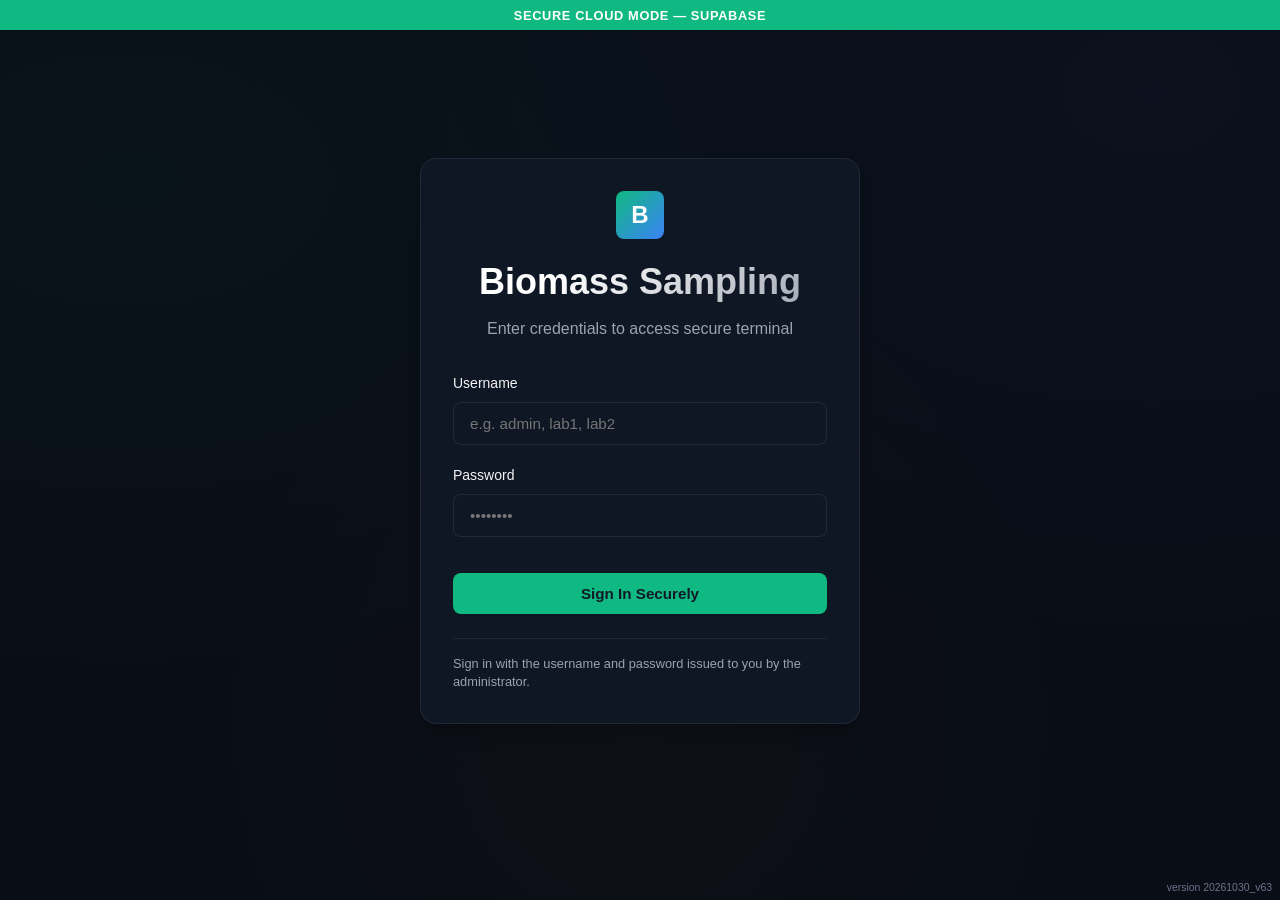
==== index.html @ f98b39dc "Add files via upload" ====
<!DOCTYPE html>
<html lang="en">
<head>
    <meta charset="UTF-8">
    <!-- Content-Security-Policy: scripts, connections, frames and plug-ins only from where the app itself needs them (see Security_Assessment S1) -->
    <meta http-equiv="Content-Security-Policy" content="default-src 'self'; script-src 'self' 'unsafe-inline' 'wasm-unsafe-eval' blob:; style-src 'self' 'unsafe-inline' https://fonts.googleapis.com; img-src 'self' data: blob:; font-src 'self' data: https://fonts.gstatic.com; connect-src 'self' https://jarfhyraxjvtimradvbp.supabase.co blob: data:; worker-src 'self' blob:; media-src 'self' blob: data:; object-src 'none'; base-uri 'self'; form-action 'self'">
    <meta name="viewport" content="width=device-width, initial-scale=1.0, viewport-fit=cover">
    <meta name="theme-color" content="#090d16">
    <link rel="manifest" href="manifest.webmanifest">
    <link rel="icon" type="image/png" sizes="64x64" href="icons/favicon-64.png">
    <link rel="apple-touch-icon" href="icons/apple-touch-icon.png">
    <meta name="mobile-web-app-capable" content="yes">
    <meta name="apple-mobile-web-app-capable" content="yes">
    <meta name="apple-mobile-web-app-title" content="Biomass">
    <meta name="apple-mobile-web-app-status-bar-style" content="black-translucent">
    <title>Biomass Procurement - Secure Blind Testing System</title>
    <!-- Global Error Handler to capture and show console errors on-screen -->
    <script>
        window.onerror = function(message, source, lineno, colno, error) {
            console.error("JS Error: " + message + " @ " + source + ":" + lineno + ":" + colno);
            return false;
        };
        window.addEventListener('unhandledrejection', function(event) {
            console.error("Unhandled Promise Rejection: " + event.reason);
        });
    </script>
    <!-- Cache Prevention Headers -->
    <meta http-equiv="Cache-Control" content="no-cache, no-store, must-revalidate">
    <meta http-equiv="Pragma" content="no-cache">
    <meta http-equiv="Expires" content="0">
    <!-- Premium Stylesheet -->
    <link rel="stylesheet" href="style.css?v=20261030_v63">
    <!-- Chart.js 4.4.4 for the Executive Management Dashboard: the app's own copy (no outside server is trusted) -->
    <script src="lib/chart.umd.min.js"></script>
</head>
<body>

    <!-- Global Loading Overlay -->
    <div id="global-loader" class="global-loader" style="display: none;">
        <div class="loader-content">
            <div class="spinner"></div>
            <h3 id="loader-message" style="font-size: 1.15rem; font-weight: 600; color: #f8fafc; margin-bottom: 0.25rem;">Loading Terminal Data...</h3>
            <p style="font-size: 0.85rem; color: #94a3b8; margin: 0;">Syncing with secure database</p>
        </div>
    </div>

    <!-- Connection Mode Status Banner -->
    <div id="connection-mode-banner" class="connection-banner offline">OFFLINE LOCALSTORAGE MODE</div>

    <!-- App Header (Hidden on Login Screen) -->
    <header id="app-header" style="display: none;">
        <div class="logo-container">
            <div class="logo-icon">B</div>
            <div class="logo-text">Biomass<span>Blind</span></div>
        </div>
        <div style="display: flex; align-items: center; gap: 1.5rem;">
            <div class="header-user-badge">
                <span class="user-dot"></span>
                <span class="user-name" id="display-user-name">Loading...</span>
                <span class="user-role" id="display-user-role">Guest</span>
            </div>
            <label class="label-fmt" title="Paper size of the QR labels printed from THIS computer"><span>&#128424;&#65039;</span>
                <select id="label-fmt-select"><option value="4x6">Label 4 &times; 6 in</option><option value="50">Label 50 &times; 50 mm</option></select></label>
            <button class="btn-logout" id="btn-logout-action">
                <svg xmlns="http://www.w3.org/2000/svg" width="16" height="16" viewBox="0 0 24 24" fill="none" stroke="currentColor" stroke-width="2" stroke-linecap="round" stroke-linejoin="round"><path d="M9 21H5a2 2 0 0 1-2-2V5a2 2 0 0 1 2-2h4"></path><polyline points="16 17 21 12 16 7"></polyline><line x1="21" y1="12" x2="9" y2="12"></line></svg>
                Logout
            </button>
        </div>
    </header>

    <!-- Main Content Container -->
    <main>

        <!-- SCREEN: LOGIN -->
        <section id="screen-login" class="screen active">
            <div class="login-container card">
                <div class="login-header">
                    <div class="logo-icon" style="margin: 0 auto 1rem; width: 3rem; height: 3rem; font-size: 1.5rem;">B</div>
                    <h1>Biomass Sampling</h1>
                    <p>Enter credentials to access secure terminal</p>
                </div>
                <div id="login-alert" class="alert alert-danger" style="display: none;"></div>
                <form id="login-form">
                    <div class="form-group">
                        <label for="login-username">Username</label>
                        <input type="text" id="login-username" placeholder="e.g. admin, lab1, lab2" required autocomplete="username">
                    </div>
                    <div class="form-group">
                        <label for="login-password">Password</label>
                        <input type="password" id="login-password" placeholder="••••••••" required autocomplete="current-password">
                    </div>
                    <div class="form-group" id="login-mfa-group" style="display: none;">
                        <label for="login-code">6-digit code from your authenticator app</label>
                        <input type="text" id="login-code" inputmode="numeric" maxlength="8" autocomplete="one-time-code" placeholder="123456" style="letter-spacing: 0.3em; font-size: 1.2rem; text-align: center;">
                        <div style="font-size: 0.8rem; color: var(--text-muted); margin-top: 0.4rem;">Open Google Authenticator (or any authenticator app) and type the code shown for this login. <a href="#" id="login-mfa-cancel" style="color: #60a5fa;">Use a different account</a></div>
                    </div>
                    <button type="submit" class="btn btn-primary" id="btn-login-submit" style="width: 100%; margin-top: 1rem;">
                        Sign In Securely
                    </button>
                </form>
                <div style="margin-top: 1.5rem; padding-top: 1rem; border-top: 1px solid var(--border-color); font-size: 0.8rem; color: var(--text-muted); line-height: 1.4;">
                    Sign in with the username and password issued to you by the administrator.
                </div>
                <div id="install-box" style="display: none; margin-top: 1rem;">
                    <button type="button" id="btn-install-app" class="btn btn-secondary" style="width: 100%; display: none;">&#128242; Install this app on your device</button>
                    <div id="install-ios-hint" style="display: none; font-size: 0.8rem; color: var(--text-muted); line-height: 1.5; text-align: center;">
                        To install on iPhone / iPad: tap the <b>Share</b> button in Safari, then <b>Add to Home Screen</b>.
                    </div>
                </div>
            </div>
        </section>

        <!-- SCREEN: ADMIN DASHBOARD -->
        <section id="screen-admin" class="screen">
            <div class="tabs">
                <button class="tab-btn active" data-tab="admin-dashboard" id="tab-btn-dashboard">
                    <svg xmlns="http://www.w3.org/2000/svg" width="16" height="16" viewBox="0 0 24 24" fill="none" stroke="currentColor" stroke-width="2" stroke-linecap="round" stroke-linejoin="round"><rect x="3" y="3" width="7" height="9"></rect><rect x="14" y="3" width="7" height="5"></rect><rect x="14" y="12" width="7" height="9"></rect><rect x="3" y="16" width="7" height="5"></rect></svg>
                    Executive Dashboard
                </button>
                <button class="tab-btn" data-tab="admin-register">
                    <svg xmlns="http://www.w3.org/2000/svg" width="16" height="16" viewBox="0 0 24 24" fill="none" stroke="currentColor" stroke-width="2" stroke-linecap="round" stroke-linejoin="round"><path d="M14 2H6a2 2 0 0 0-2 2v16a2 2 0 0 0 2 2h12a2 2 0 0 0 2-2V8z"></path><polyline points="14 2 14 8 20 8"></polyline><line x1="16" y1="13" x2="8" y2="13"></line><line x1="16" y1="17" x2="8" y2="17"></line><polyline points="10 9 9 9 8 9"></polyline></svg>
                    Truck Registration
                </button>
                <button class="tab-btn" data-tab="admin-bottom" id="tab-btn-bottom">
                    <svg xmlns="http://www.w3.org/2000/svg" width="16" height="16" viewBox="0 0 24 24" fill="none" stroke="currentColor" stroke-width="2" stroke-linecap="round" stroke-linejoin="round"><path d="M10 2v7.31"></path><path d="M14 9.3V1.99"></path><path d="M8.5 2h7"></path><path d="M14 9.3a6.5 6.5 0 1 1-4 0"></path><path d="M5.52 16h12.96"></path></svg>
                    Bottom Samples <span id="bottom-tab-badge" class="bottom-badge" style="display: none;">0</span>
                </button>
                <button class="tab-btn" data-tab="admin-weighment" id="tab-btn-weighment">
                    <svg xmlns="http://www.w3.org/2000/svg" width="16" height="16" viewBox="0 0 24 24" fill="none" stroke="currentColor" stroke-width="2" stroke-linecap="round" stroke-linejoin="round"><rect x="2" y="7" width="20" height="14" rx="2" ry="2"></rect><path d="M16 21V5a2 2 0 0 0-2-2h-4a2 2 0 0 0-2 2v16"></path></svg>
                    Weighment Entries
                </button>
                <button class="tab-btn" data-tab="admin-reports">
                    <svg xmlns="http://www.w3.org/2000/svg" width="16" height="16" viewBox="0 0 24 24" fill="none" stroke="currentColor" stroke-width="2" stroke-linecap="round" stroke-linejoin="round"><line x1="18" y1="20" x2="18" y2="10"></line><line x1="12" y1="20" x2="12" y2="4"></line><line x1="6" y1="20" x2="6" y2="14"></line></svg>
                    Compiled Reports
                </button>
                <button class="tab-btn" data-tab="admin-inspector">
                    <svg xmlns="http://www.w3.org/2000/svg" width="16" height="16" viewBox="0 0 24 24" fill="none" stroke="currentColor" stroke-width="2" stroke-linecap="round" stroke-linejoin="round"><circle cx="11" cy="11" r="8"></circle><line x1="21" y1="21" x2="16.65" y2="16.65"></line></svg>
                    Barcode Inspector
                </button>
                <button class="tab-btn" data-tab="admin-referee" id="tab-btn-referee">
                    <svg xmlns="http://www.w3.org/2000/svg" width="16" height="16" viewBox="0 0 24 24" fill="none" stroke="currentColor" stroke-width="2" stroke-linecap="round" stroke-linejoin="round"><path d="M12 3v18M3 9l9-6 9 6M3 9v6a6 6 0 0 0 6 6M21 9v6a6 6 0 0 1-6 6M3 9l9 6 9-6"/></svg>
                    Referee Challenge
                </button>
                <button class="tab-btn" data-tab="admin-activity" id="tab-btn-activity">
                    <svg xmlns="http://www.w3.org/2000/svg" width="16" height="16" viewBox="0 0 24 24" fill="none" stroke="currentColor" stroke-width="2" stroke-linecap="round" stroke-linejoin="round"><line x1="8" y1="6" x2="21" y2="6"></line><line x1="8" y1="12" x2="21" y2="12"></line><line x1="8" y1="18" x2="21" y2="18"></line><line x1="3" y1="6" x2="3.01" y2="6"></line><line x1="3" y1="12" x2="3.01" y2="12"></line><line x1="3" y1="18" x2="3.01" y2="18"></line></svg>
                    <span id="activity-tab-label">Activity Log</span> <span id="activity-tab-badge" class="bottom-badge" style="display: none;">0</span>
                </button>
                <button class="tab-btn" data-tab="admin-vendors" id="tab-btn-vendors">
                    &#127981; Vendors
                </button>
                <button class="tab-btn" data-tab="admin-training" id="tab-btn-training">
                    &#129504; Reader training
                </button>
                <button class="tab-btn" data-tab="admin-settings">
                    <svg xmlns="http://www.w3.org/2000/svg" width="16" height="16" viewBox="0 0 24 24" fill="none" stroke="currentColor" stroke-width="2" stroke-linecap="round" stroke-linejoin="round"><circle cx="12" cy="12" r="3"></circle><path d="M19.4 15a1.65 1.65 0 0 0 .33 1.82l.06.06a2 2 0 1 1-2.83 2.83l-.06-.06a1.65 1.65 0 0 0-1.82-.33 1.65 1.65 0 0 0-1 1.51V21a2 2 0 0 1-4 0v-.09A1.65 1.65 0 0 0 9 19.4a1.65 1.65 0 0 0-1.82.33l-.06.06a2 2 0 1 1-2.83-2.83l.06-.06a1.65 1.65 0 0 0 .33-1.82 1.65 1.65 0 0 0-1.51-1H3a2 2 0 0 1 0-4h.09A1.65 1.65 0 0 0 4.6 9a1.65 1.65 0 0 0-.33-1.82l-.06-.06a2 2 0 1 1 2.83-2.83l.06.06a1.65 1.65 0 0 0 1.82.33H9a1.65 1.65 0 0 0 1-1.51V3a2 2 0 0 1 4 0v.09a1.65 1.65 0 0 0 1 1.51 1.65 1.65 0 0 0 1.82-.33l.06-.06a2 2 0 1 1 2.83 2.83l-.06.06a1.65 1.65 0 0 0-.33 1.82V9a1.65 1.65 0 0 0 1.51 1H21a2 2 0 0 1 0 4h-.09a1.65 1.65 0 0 0-1.51 1z"></path></svg>
                    Settings
                </button>
                <button class="tab-btn sx-tab" data-tab="super-inspector" id="tab-btn-sx-inspector" style="display: none;">&#128270; Inspector</button>
                <button class="tab-btn sx-tab" data-tab="super-tools" id="tab-btn-sx-tools" style="display: none;">&#129520; Toolbox</button>
                <button class="tab-btn sx-tab" data-tab="super-health" id="tab-btn-sx-health" style="display: none;">&#129658; Data health</button>
                <button class="tab-btn sx-tab" data-tab="super-logins" id="tab-btn-sx-logins" style="display: none;">&#128101; Logins</button>
                <button class="tab-btn sx-tab" data-tab="super-ips" id="tab-btn-sx-ips" style="display: none;">&#127760; IP addresses <span id="sx-ip-badge" class="bottom-badge" style="display: none;">0</span></button>
                <button class="tab-btn sx-tab" data-tab="super-passwords" id="tab-btn-sx-passwords" style="display: none;">&#128273; Passwords</button>
                <button class="tab-btn sx-tab" data-tab="super-security" id="tab-btn-sx-security" style="display: none;">&#128737;&#65039; Security</button>
                <button class="tab-btn sx-tab" data-tab="super-reader" id="tab-btn-sx-reader" style="display: none;">&#128247; Reader check</button>
            </div>

            <!-- TAB 0: EXECUTIVE DASHBOARD -->
            <div id="tab-admin-dashboard" class="tab-content active">
                
                <!-- Executive Header & Control Center -->
                <div class="card executive-header-card" style="margin-bottom: 1.5rem; background: linear-gradient(135deg, rgba(15, 23, 42, 0.95) 0%, rgba(30, 41, 59, 0.85) 100%); border: 1px solid rgba(16, 185, 129, 0.25); border-radius: 14px; box-shadow: 0 12px 35px -10px rgba(0,0,0,0.5); backdrop-filter: blur(16px); padding: 1.5rem;">
                    <div style="display: flex; justify-content: space-between; align-items: center; flex-wrap: wrap; gap: 1.2rem; margin-bottom: 1.2rem;">
                        <div>
                            <div style="display: flex; align-items: center; gap: 0.75rem; margin-bottom: 0.35rem;">
                                <h2 style="font-size: 1.6rem; font-weight: 800; color: #ffffff; letter-spacing: -0.02em; margin: 0; display: flex; align-items: center; gap: 0.6rem;">
                                    <span>📊 Executive Biomass Procurement & Quality Control</span>
                                </h2>
                                <span style="display: inline-flex; align-items: center; gap: 6px; background: rgba(16, 185, 129, 0.15); border: 1px solid rgba(16, 185, 129, 0.4); color: #10b981; font-size: 0.72rem; font-weight: 700; padding: 3px 10px; border-radius: 20px; text-transform: uppercase; letter-spacing: 0.06em;">
                                    <span style="width: 7px; height: 7px; background-color: #10b981; border-radius: 50%; display: inline-block; box-shadow: 0 0 8px #10b981;"></span>
                                    LIVE METRICS STREAM
                                </span>
                            </div>
                            <p style="font-size: 0.85rem; color: #94a3b8; margin: 0;">
                                High-level management analytics for biomass intake, net tonnage (MT), supplier compliance, and calorific output (GCV).
                            </p>
                        </div>
                        <div style="display: flex; gap: 0.6rem; flex-wrap: wrap; align-items: center;">
                            <button type="button" class="btn btn-secondary btn-sm" id="exec-btn-theme-toggle" style="background: rgba(255,255,255,0.06); border: 1px solid rgba(255,255,255,0.12); color: #e2e8f0; font-weight: 600; border-radius: 8px; padding: 0.5rem 0.9rem;" title="Toggle Light/Dark Theme">
                                🌙 Toggle Theme
                            </button>
                            <button type="button" class="btn btn-secondary btn-sm" id="exec-btn-refresh" style="background: linear-gradient(135deg, #10b981 0%, #059669 100%); color: white; border: none; font-weight: 700; border-radius: 8px; padding: 0.5rem 1rem; box-shadow: 0 4px 14px rgba(16, 185, 129, 0.35);">
                                🔄 Refresh Live Data
                            </button>
                            <button type="button" class="btn btn-secondary btn-sm" id="exec-btn-export-csv" style="background: rgba(255,255,255,0.06); border: 1px solid rgba(255,255,255,0.12); color: #e2e8f0; font-weight: 600; border-radius: 8px; padding: 0.5rem 0.9rem;">
                                📊 Export Excel
                            </button>
                            <button type="button" class="btn btn-secondary btn-sm" id="exec-btn-export-filtered" style="background: linear-gradient(135deg, #f59e0b 0%, #d97706 100%); color: white; border: none; font-weight: 700; border-radius: 8px; padding: 0.5rem 1rem; box-shadow: 0 4px 14px rgba(245, 158, 11, 0.35);">
                                🧾 Download Filtered Report
                            </button>
                            <button type="button" class="btn btn-secondary btn-sm" id="exec-btn-export-pdf" style="background: linear-gradient(135deg, #3b82f6 0%, #2563eb 100%); color: white; border: none; font-weight: 700; border-radius: 8px; padding: 0.5rem 1rem; box-shadow: 0 4px 14px rgba(59, 130, 246, 0.35);">
                                📄 Print / PDF Report
                            </button>

                        </div>
                    </div>

                    <!-- Filter Controls Bar -->
                    <div style="display: grid; grid-template-columns: repeat(auto-fit, minmax(180px, 1fr)); gap: 0.85rem; background: rgba(0, 0, 0, 0.35); padding: 1rem; border-radius: 10px; border: 1px solid rgba(255,255,255,0.08);">
                        <div>
                            <label style="font-size: 0.72rem; font-weight: 700; text-transform: uppercase; color: #94a3b8; letter-spacing: 0.06em; display: block; margin-bottom: 0.3rem;">📅 Date Range Preset</label>
                            <select id="exec-filter-period" class="form-control" style="font-size: 0.85rem; padding: 0.45rem 0.65rem; background: rgba(15, 23, 42, 0.9); border: 1px solid rgba(255,255,255,0.15); color: #f8fafc; border-radius: 6px;">
                                <option value="all" selected>All Time</option>
                                <option value="today">Today</option>
                                <option value="yesterday">Yesterday</option>
                                <option value="last7">Last 7 Days</option>
                                <option value="this_month">This Month</option>
                                <option value="this_year">This Year</option>
                                <option value="custom">Custom Date Range</option>
                            </select>
                        </div>

                        <div id="exec-custom-date-container" style="display: none;">
                            <label style="font-size: 0.72rem; font-weight: 700; text-transform: uppercase; color: #94a3b8; letter-spacing: 0.06em; display: block; margin-bottom: 0.3rem;">🗓️ Custom Range</label>
                            <div style="display: flex; gap: 4px;">
                                <input type="date" id="exec-filter-start-date" class="form-control" style="font-size: 0.75rem; padding: 0.35rem; background: rgba(15, 23, 42, 0.9); border: 1px solid rgba(255,255,255,0.15); color: #f8fafc; border-radius: 6px;">
                                <input type="date" id="exec-filter-end-date" class="form-control" style="font-size: 0.75rem; padding: 0.35rem; background: rgba(15, 23, 42, 0.9); border: 1px solid rgba(255,255,255,0.15); color: #f8fafc; border-radius: 6px;">
                            </div>
                        </div>

                        <div>
                            <label style="font-size: 0.72rem; font-weight: 700; text-transform: uppercase; color: #94a3b8; letter-spacing: 0.06em; display: block; margin-bottom: 0.3rem;">🏢 Supplier / Company</label>
                            <select id="exec-filter-company" class="form-control" style="font-size: 0.85rem; padding: 0.45rem 0.65rem; background: rgba(15, 23, 42, 0.9); border: 1px solid rgba(255,255,255,0.15); color: #f8fafc; border-radius: 6px;">
                                <option value="ALL">All Suppliers</option>
                            </select>
                        </div>

                        <div>
                            <label style="font-size: 0.72rem; font-weight: 700; text-transform: uppercase; color: #94a3b8; letter-spacing: 0.06em; display: block; margin-bottom: 0.3rem;">⚖️ Acceptance Status</label>
                            <select id="exec-filter-status" class="form-control" style="font-size: 0.85rem; padding: 0.45rem 0.65rem; background: rgba(15, 23, 42, 0.9); border: 1px solid rgba(255,255,255,0.15); color: #f8fafc; border-radius: 6px;">
                                <option value="ALL">All Statuses</option>
                                <option value="ACCEPTED">Accepted Only</option>
                                <option value="REJECTED">Rejected Only</option>
                                <option value="PENDING">Pending Only</option>
                            </select>
                        </div>

                        <div>
                            <label style="font-size: 0.72rem; font-weight: 700; text-transform: uppercase; color: #94a3b8; letter-spacing: 0.06em; display: block; margin-bottom: 0.3rem;">🔍 Consignment Search</label>
                            <input type="text" id="exec-filter-search" placeholder="Search Truck / Invoice..." class="form-control" style="font-size: 0.85rem; padding: 0.45rem 0.65rem; background: rgba(15, 23, 42, 0.9); border: 1px solid rgba(255,255,255,0.15); color: #f8fafc; border-radius: 6px;">
                        </div>
                    </div>
                </div>

                <!-- Section 1: Executive KPI Cards Grid -->
                <div style="display: grid; grid-template-columns: repeat(auto-fit, minmax(210px, 1fr)); gap: 1.2rem; margin-bottom: 1.5rem;">
                    
                    <div class="card exec-kpi-card" style="margin-bottom: 0; background: linear-gradient(145deg, rgba(16, 185, 129, 0.12) 0%, rgba(15, 23, 42, 0.9) 100%); border: 1px solid rgba(16, 185, 129, 0.25); border-top: 4px solid #10b981; border-radius: 12px; padding: 1.25rem; box-shadow: 0 10px 25px -5px rgba(0,0,0,0.4); backdrop-filter: blur(12px);">
                        <div style="font-size: 0.72rem; font-weight: 700; text-transform: uppercase; color: #94a3b8; letter-spacing: 0.08em; display: flex; justify-content: space-between; align-items: center;">
                            <span>Total Biomass Procured</span>
                            <span style="font-size: 1.1rem;">🌱</span>
                        </div>
                        <div style="font-size: 1.85rem; font-weight: 800; color: #10b981; margin: 0.4rem 0; letter-spacing: -0.02em;" id="kpi-net-weight-mt">0.00 MT</div>
                        <div style="font-size: 0.75rem; color: #94a3b8;" id="kpi-net-weight-sub">Accepted consignments only</div>
                    </div>

                    <div class="card exec-kpi-card" style="margin-bottom: 0; background: linear-gradient(145deg, rgba(59, 130, 246, 0.12) 0%, rgba(15, 23, 42, 0.9) 100%); border: 1px solid rgba(59, 130, 246, 0.25); border-top: 4px solid #3b82f6; border-radius: 12px; padding: 1.25rem; box-shadow: 0 10px 25px -5px rgba(0,0,0,0.4); backdrop-filter: blur(12px);">
                        <div style="font-size: 0.72rem; font-weight: 700; text-transform: uppercase; color: #94a3b8; letter-spacing: 0.08em; display: flex; justify-content: space-between; align-items: center;">
                            <span>Total Trucks Arrived</span>
                            <span style="font-size: 1.1rem;">🚛</span>
                        </div>
                        <div style="font-size: 1.85rem; font-weight: 800; color: #60a5fa; margin: 0.4rem 0; letter-spacing: -0.02em;" id="kpi-total-trucks">0</div>
                        <div style="font-size: 0.75rem; color: #94a3b8;" id="kpi-trucks-breakdown">0 Accepted | 0 Rejected</div>
                    </div>

                    <div class="card exec-kpi-card" style="margin-bottom: 0; background: linear-gradient(145deg, rgba(16, 185, 129, 0.12) 0%, rgba(15, 23, 42, 0.9) 100%); border: 1px solid rgba(16, 185, 129, 0.25); border-top: 4px solid #10b981; border-radius: 12px; padding: 1.25rem; box-shadow: 0 10px 25px -5px rgba(0,0,0,0.4); backdrop-filter: blur(12px);">
                        <div style="font-size: 0.72rem; font-weight: 700; text-transform: uppercase; color: #94a3b8; letter-spacing: 0.08em; display: flex; justify-content: space-between; align-items: center;">
                            <span>Compliance Rate</span>
                            <span style="font-size: 1.1rem;">✅</span>
                        </div>
                        <div style="font-size: 1.85rem; font-weight: 800; color: #34d399; margin: 0.4rem 0; letter-spacing: -0.02em;" id="kpi-acceptance-rate">0%</div>
                        <div style="font-size: 0.75rem; color: #f87171;" id="kpi-rejection-rate">Rejection Rate: 0%</div>
                    </div>

                    <div class="card exec-kpi-card" style="margin-bottom: 0; background: linear-gradient(145deg, rgba(245, 158, 11, 0.12) 0%, rgba(15, 23, 42, 0.9) 100%); border: 1px solid rgba(245, 158, 11, 0.25); border-top: 4px solid #f59e0b; border-radius: 12px; padding: 1.25rem; box-shadow: 0 10px 25px -5px rgba(0,0,0,0.4); backdrop-filter: blur(12px);">
                        <div style="font-size: 0.72rem; font-weight: 700; text-transform: uppercase; color: #94a3b8; letter-spacing: 0.08em; display: flex; justify-content: space-between; align-items: center;">
                            <span>Average Moisture</span>
                            <span style="font-size: 1.1rem;">💧</span>
                        </div>
                        <div style="font-size: 1.85rem; font-weight: 800; color: #fbbf24; margin: 0.4rem 0; letter-spacing: -0.02em;" id="kpi-avg-moisture">0%</div>
                        <div style="font-size: 0.75rem; color: #94a3b8;">Max Limit: 14.0%</div>
                    </div>

                    <div class="card exec-kpi-card" style="margin-bottom: 0; background: linear-gradient(145deg, rgba(168, 85, 247, 0.12) 0%, rgba(15, 23, 42, 0.9) 100%); border: 1px solid rgba(168, 85, 247, 0.25); border-top: 4px solid #a855f7; border-radius: 12px; padding: 1.25rem; box-shadow: 0 10px 25px -5px rgba(0,0,0,0.4); backdrop-filter: blur(12px);">
                        <div style="font-size: 0.72rem; font-weight: 700; text-transform: uppercase; color: #94a3b8; letter-spacing: 0.08em; display: flex; justify-content: space-between; align-items: center;">
                            <span>Average GCV</span>
                            <span style="font-size: 1.1rem;">🔥</span>
                        </div>
                        <div style="font-size: 1.85rem; font-weight: 800; color: #c084fc; margin: 0.4rem 0; letter-spacing: -0.02em;" id="kpi-avg-gcv">0 kcal/kg</div>
                        <div style="font-size: 0.75rem; color: #94a3b8;">Composite Calorific Output</div>
                    </div>

                </div>

                <!-- Section 2: Live Operational Pipeline Visualizer Card -->
                <div class="card" style="margin-bottom: 1.5rem; background: rgba(15, 23, 42, 0.75); border: 1px solid rgba(255, 255, 255, 0.08); border-radius: 14px; backdrop-filter: blur(16px); padding: 1.25rem;">
                    <div style="display: flex; justify-content: space-between; align-items: center; margin-bottom: 1rem;">
                        <h3 class="card-title" style="margin: 0; font-size: 1.05rem; font-weight: 700; color: #f8fafc; display: flex; align-items: center; gap: 0.5rem;">
                            <span>🚚 Live Operational Supply Pipeline</span>
                        </h3>
                        <span style="font-size: 0.75rem; color: #94a3b8;">Real-time Stage Progress Tracker</span>
                    </div>
                    <div style="display: grid; grid-template-columns: repeat(auto-fit, minmax(160px, 1fr)); gap: 0.85rem; text-align: center;">
                        <div style="background: rgba(59, 130, 246, 0.08); padding: 1rem; border-radius: 10px; border: 1px solid rgba(59, 130, 246, 0.25);">
                            <div style="font-size: 0.72rem; text-transform: uppercase; color: #94a3b8; font-weight: 700; letter-spacing: 0.05em;">1. Gate Intake</div>
                            <div style="font-size: 1.6rem; font-weight: 800; color: #60a5fa; margin-top: 0.35rem;" id="pipe-gate-count">0</div>
                        </div>
                        <div style="background: rgba(245, 158, 11, 0.08); padding: 1rem; border-radius: 10px; border: 1px solid rgba(245, 158, 11, 0.25);">
                            <div style="font-size: 0.72rem; text-transform: uppercase; color: #94a3b8; font-weight: 700; letter-spacing: 0.05em;">2. Moisture Lab</div>
                            <div style="font-size: 1.6rem; font-weight: 800; color: #fbbf24; margin-top: 0.35rem;" id="pipe-lab1-count">0</div>
                        </div>
                        <div style="background: rgba(139, 92, 246, 0.08); padding: 1rem; border-radius: 10px; border: 1px solid rgba(139, 92, 246, 0.25);">
                            <div style="font-size: 0.72rem; text-transform: uppercase; color: #94a3b8; font-weight: 700; letter-spacing: 0.05em;">3. Weighment & Unload</div>
                            <div style="font-size: 1.6rem; font-weight: 800; color: #a78bfa; margin-top: 0.35rem;" id="pipe-weigh-count">0</div>
                        </div>
                        <div style="background: rgba(6, 182, 212, 0.08); padding: 1rem; border-radius: 10px; border: 1px solid rgba(6, 182, 212, 0.25);">
                            <div style="font-size: 0.72rem; text-transform: uppercase; color: #94a3b8; font-weight: 700; letter-spacing: 0.05em;">4. Composite GCV Lab</div>
                            <div style="font-size: 1.6rem; font-weight: 800; color: #22d3ee; margin-top: 0.35rem;" id="pipe-lab2-count">0</div>
                        </div>
                        <div style="background: rgba(16, 185, 129, 0.08); padding: 1rem; border-radius: 10px; border: 1px solid rgba(16, 185, 129, 0.25);">
                            <div style="font-size: 0.72rem; text-transform: uppercase; color: #94a3b8; font-weight: 700; letter-spacing: 0.05em;">5. Fully Completed</div>
                            <div style="font-size: 1.6rem; font-weight: 800; color: #34d399; margin-top: 0.35rem;" id="pipe-completed-count">0</div>
                        </div>
                    </div>
                </div>

                <!-- Section 3: Top Suppliers by Biomass Tonnage (MT) -->
                <div class="card exec-chart-card" style="margin-bottom: 1.5rem; background: rgba(15, 23, 42, 0.75); border: 1px solid rgba(255, 255, 255, 0.08); border-radius: 14px; backdrop-filter: blur(16px); padding: 1.25rem;">
                    <div style="display: flex; justify-content: space-between; align-items: center; margin-bottom: 0.85rem;">
                        <h3 class="card-title" style="margin: 0; font-size: 0.95rem; font-weight: 700; color: #f8fafc;">🏢 Top Suppliers by Biomass Tonnage (MT)</h3>
                    </div>
                    <div style="position: relative; height: 320px;">
                        <canvas id="chart-supplier-tonnage"></canvas>
                    </div>
                </div>


                <!-- Section 5: Company-Wise Detailed Analysis Table -->
                <div class="card" style="margin-bottom: 1.5rem; background: rgba(15, 23, 42, 0.75); border: 1px solid rgba(255, 255, 255, 0.08); border-radius: 14px; backdrop-filter: blur(16px); padding: 1.25rem;">
                    <div style="display: flex; justify-content: space-between; align-items: center; flex-wrap: wrap; gap: 1rem; margin-bottom: 1rem;">
                        <div>
                            <h3 class="card-title" style="margin: 0; font-size: 1.05rem; font-weight: 700; color: #f8fafc;">🏢 Supplier / Company-Wise Intelligence Breakdown</h3>
                            <p style="font-size: 0.82rem; color: #94a3b8; margin-top: 0.25rem;">Detailed performance metrics and acceptance breakdown by biomass supplier.</p>
                        </div>
                    </div>
                    <div class="table-responsive">
                        <table class="data-table" style="border-collapse: separate; border-spacing: 0;">
                            <thead>
                                <tr style="background: rgba(255,255,255,0.03);">
                                    <th style="font-size: 0.72rem; text-transform: uppercase; letter-spacing: 0.06em; color: #94a3b8; padding: 0.75rem 1rem;">Supplier Name</th>
                                    <th style="font-size: 0.72rem; text-transform: uppercase; letter-spacing: 0.06em; color: #94a3b8; padding: 0.75rem 1rem;">Total Trucks</th>
                                    <th style="font-size: 0.72rem; text-transform: uppercase; letter-spacing: 0.06em; color: #94a3b8; padding: 0.75rem 1rem;">Accepted</th>
                                    <th style="font-size: 0.72rem; text-transform: uppercase; letter-spacing: 0.06em; color: #94a3b8; padding: 0.75rem 1rem;">Rejected</th>
                                    <th style="font-size: 0.72rem; text-transform: uppercase; letter-spacing: 0.06em; color: #94a3b8; padding: 0.75rem 1rem;">Acceptance %</th>
                                    <th style="font-size: 0.72rem; text-transform: uppercase; letter-spacing: 0.06em; color: #94a3b8; padding: 0.75rem 1rem;">Rejection %</th>
                                    <th style="font-size: 0.72rem; text-transform: uppercase; letter-spacing: 0.06em; color: #94a3b8; padding: 0.75rem 1rem;">Avg Moisture %</th>
                                    <th style="font-size: 0.72rem; text-transform: uppercase; letter-spacing: 0.06em; color: #94a3b8; padding: 0.75rem 1rem;">Avg GCV (kcal/kg)</th>
                                    <th style="font-size: 0.72rem; text-transform: uppercase; letter-spacing: 0.06em; color: #94a3b8; padding: 0.75rem 1rem;">Total Net Weight (MT)</th>
                                </tr>
                            </thead>
                            <tbody id="exec-supplier-table-body">
                                <tr><td colspan="9" style="text-align: center; color: var(--text-muted); padding: 1.5rem;">Loading supplier metrics...</td></tr>
                            </tbody>
                        </table>
                    </div>
                </div>

                <!-- Section 6: Detailed Consignments Data Table -->
                <div class="card" style="margin-bottom: 1.5rem; background: rgba(15, 23, 42, 0.75); border: 1px solid rgba(255, 255, 255, 0.08); border-radius: 14px; backdrop-filter: blur(16px); padding: 1.25rem;">
                    <div style="display: flex; justify-content: space-between; align-items: center; flex-wrap: wrap; gap: 1rem; margin-bottom: 1rem;">
                        <div>
                            <h3 class="card-title" style="margin: 0; font-size: 1.05rem; font-weight: 700; color: #f8fafc;">📋 Executive Consignment Audit Log</h3>
                            <p style="font-size: 0.82rem; color: #94a3b8; margin-top: 0.25rem;">Filterable log of all arriving biomass trucks and quality metrics.</p>
                        </div>
                        <div style="display: flex; align-items: center; gap: 0.5rem;">
                            <span style="font-size: 0.82rem; color: #10b981; font-weight: 600; background: rgba(16, 185, 129, 0.1); border: 1px solid rgba(16, 185, 129, 0.25); padding: 4px 10px; border-radius: 20px;" id="exec-table-count-info">Showing 0 consignments</span>
                        </div>
                    </div>

                    <div class="table-responsive">
                        <table class="data-table" style="border-collapse: separate; border-spacing: 0;">
                            <thead>
                                <tr style="background: rgba(255,255,255,0.03);">
                                    <th>Date</th>
                                    <th>Challan / Invoice</th>
                                    <th>Supplier</th>
                                    <th>Truck No / ID</th>
                                    <th>Driver Name</th>
                                    <th>Gross (kg)</th>
                                    <th>Tare (kg)</th>
                                    <th>Net (MT)</th>
                                    <th>Moisture %</th>
                                    <th>TM %</th>
                                    <th>ARB GCV (kcal/kg)</th>
                                    <th>ARB Ash %</th>
                                    <th>Acceptance Status</th>
                                    <th>Pipeline Stage</th>
                                </tr>
                            </thead>
                            <tbody id="exec-consignments-table-body">
                                <tr><td colspan="14" style="text-align: center; color: var(--text-muted); padding: 1.5rem;">Loading consignment records...</td></tr>
                            </tbody>
                        </table>
                    </div>
                </div>

            </div>

            <!-- TAB 1: TRUCK REGISTRATION -->
            <div id="tab-admin-register" class="tab-content">
                <div class="grid-2">
                    <div class="card" style="margin-bottom: 0;">
                        <h3 class="card-title">Register Incoming Truck</h3>
                        <form id="truck-reg-form">
                            <div class="form-group" style="position: relative;">
                                <label for="reg-company">Biomass Supplier (Company)</label>
                                <div id="reg-lot-filter" class="lot-filter" role="group" aria-label="Filter suppliers by lot">
                                    <span>Show:</span>
                                    <button type="button" class="active" data-lot="">All</button>
                                    <button type="button" data-lot="LOT2">Lot 2</button>
                                    <button type="button" data-lot="LOT3">Lot 3</button>
                                    <button type="button" data-lot="LOT4">Lot 4</button>
                                </div>
                                <div style="position: relative;">
                                    <input type="text" id="reg-company" placeholder="Start typing the vendor name or PO number..." autocomplete="off" style="width: 100%;" required>
                                    <div id="reg-vendor-list" class="vendor-list" style="display: none; top: 100%;"></div>
                                </div>
                                <datalist id="companies-list"></datalist>
                                <div id="reg-vendor-info" style="display: none; margin-top: 0.5rem; padding: 0.5rem 0.75rem; border-radius: 8px; font-size: 0.88rem;"></div>
                            </div>
                            <div class="form-group" id="reg-lot-group" style="display: none;">
                                <label for="reg-lot">New supplier &mdash; which Lot?</label>
                                <select id="reg-lot"><option value="">-- Select Lot --</option><option value="LOT2">Lot 2</option><option value="LOT3">Lot 3</option><option value="LOT4">Lot 4</option></select>
                            </div>
                            <div class="form-group">
                                <label for="reg-driver">Driver Name</label>
                                <input type="text" id="reg-driver" placeholder="e.g. Gurpreet Singh" required>
                            </div>
                            <div class="form-group">
                                <label for="reg-vehicle">Truck Registration Number</label>
                                <input type="text" id="reg-vehicle" placeholder="e.g. HR-55A-1234" required>
                            </div>
                            <div class="form-group">
                                <label for="reg-invoice">Invoice No. / Challan No.</label>
                                <input type="text" id="reg-invoice" placeholder="e.g. INV-2026-00123" required>
                            </div>

                            <div class="form-group">
                                <label>Driver / Truck Photo Verification</label>
                                <div style="display: flex; gap: 1rem; align-items: center;">
                                    <button type="button" class="btn btn-secondary" id="btn-trigger-camera">
                                        <svg xmlns="http://www.w3.org/2000/svg" width="16" height="16" viewBox="0 0 24 24" fill="none" stroke="currentColor" stroke-width="2" stroke-linecap="round" stroke-linejoin="round"><path d="M23 19a2 2 0 0 1-2 2H3a2 2 0 0 1-2-2V8a2 2 0 0 1 2-2h4l2-3h6l2 3h4a2 2 0 0 1 2 2z"></path><circle cx="12" cy="13" r="4"></circle></svg>
                                        Use Device Camera
                                    </button>
                                    <span id="photo-status" class="badge badge-pending">No Photo Attached</span>
                                </div>
                            </div>
                            <label style="display: flex; align-items: center; gap: 0.6rem; margin-top: 0.75rem; font-size: 0.9rem; cursor: pointer;">
                                <input type="checkbox" id="auto-print-label" style="width: 1.1rem; height: 1.1rem; margin: 0;">
                                <span>🖨️ Print the label automatically after registering <small style="color: var(--text-muted);">(remembered on this device)</small></span>
                            </label>
                            <button type="submit" class="btn btn-primary" style="width: 100%; margin-top: 1rem;">
                                Register Truck & Generate Barcodes
                            </button>
                        </form>
                    </div>

                    <div style="display: flex; flex-direction: column; gap: 1.5rem;">
                        <!-- Camera Stream Overlay Panel -->
                        <div class="card" id="camera-stream-panel" style="display: none; margin-bottom: 0;">
                            <h3 class="card-title">Verifying Photo Source</h3>
                            <div class="camera-wrapper">
                                <video id="webcam-feed" autoplay playsinline class="camera-preview"></video>
                                <div class="camera-overlay-box"></div>
                            </div>
                            <div class="camera-controls">
                                <button type="button" class="btn btn-secondary" id="btn-cancel-photo">Cancel</button>
                                <button type="button" class="btn btn-primary" id="btn-snap-photo">
                                    <svg xmlns="http://www.w3.org/2000/svg" width="16" height="16" viewBox="0 0 24 24" fill="none" stroke="currentColor" stroke-width="2" stroke-linecap="round" stroke-linejoin="round"><circle cx="12" cy="12" r="10"></circle><circle cx="12" cy="12" r="3"></circle></svg>
                                    Capture Photo
                                </button>
                            </div>
                        </div>

                        <!-- Captured Image Preview Panel -->
                        <div class="card" id="captured-preview-panel" style="display: none; margin-bottom: 0;">
                            <h3 class="card-title">Captured Verification Image</h3>
                            <div class="camera-wrapper">
                                <img id="captured-image-img" class="camera-preview" src="">
                            </div>
                            <button type="button" class="btn btn-danger btn-sm" id="btn-delete-photo" style="width: 100%;">
                                Delete & Retake Photo
                            </button>
                        </div>

                        <!-- Newly Generated Barcodes Outputs -->
                        <div class="card" id="admin-barcodes-result" style="display: none; margin-bottom: 0;">
                            <h3 class="card-title">Generated Opaque Barcode</h3>
                            <p style="font-size: 0.85rem; margin-bottom: 1rem;">Attach this physical barcode to the container. It contains no human-readable supplier information.</p>
                            
                            <div class="barcode-card-container">
                                <!-- Sample 1 Card -->
                                <div class="barcode-card" style="width: 100%;">
                                    <h4>Sample-1 (Moisture / Fineness)</h4>
                                    <div style="font-size: 0.85rem; font-weight: 600; color: var(--text-muted); margin: 0.35rem 0 0.5rem;" id="s1-label-subtext">BLIND CONTAINER SPECIMEN</div>
                                    <canvas id="qr-canvas-s1"></canvas>
                                    <div class="barcode-card-actions">
                                        <span><svg xmlns="http://www.w3.org/2000/svg" width="12" height="12" viewBox="0 0 24 24" fill="none" stroke="currentColor" stroke-width="2"><polyline points="6 9 6 2 18 2 18 9"></polyline><path d="M6 18H4a2 2 0 0 1-2-2v-5a2 2 0 0 1 2-2h16a2 2 0 0 1 2 2v5a2 2 0 0 1-2 2h-2"></path><rect x="6" y="14" width="12" height="8"></rect></svg> Label Options</span>
                                        <div style="display: flex; gap: 0.25rem;">
                                            <button class="btn btn-secondary btn-sm" id="btn-print-s1">🖨️ Print label</button>
                                            <button class="btn btn-primary btn-sm" id="btn-download-s1">Download</button>
                                        </div>
                                    </div>
                                </div>
                            </div>
                        </div>
                    </div>
                </div>
                
                <!-- Admin QR Lookup & Reprint Panel (Visible ONLY for Admin) -->
                <div class="card" id="admin-qr-lookup-card" style="margin-top: 1.5rem; background: linear-gradient(135deg, rgba(15, 23, 42, 0.95) 0%, rgba(30, 41, 59, 0.85) 100%); border: 1px solid rgba(59, 130, 246, 0.3);">
                    <div style="display: flex; justify-content: space-between; align-items: center; margin-bottom: 0.75rem;">
                        <h3 class="card-title" style="margin: 0; font-size: 1.15rem; color: #60a5fa; display: flex; align-items: center; gap: 0.5rem; border: none; padding: 0;">
                            <span>🔍 Historical Consignment QR Lookup &amp; Reprint</span>
                            <span id="admin-lookup-count" style="font-size: 0.78rem; color: #93c5fd; font-weight: 600; margin-left: 0.5rem;"></span>
                        </h3>
                        <span style="font-size: 0.75rem; color: #94a3b8; background: rgba(59, 130, 246, 0.15); padding: 3px 8px; border-radius: 12px; border: 1px solid rgba(59, 130, 246, 0.3);">Admin Feature</span>
                    </div>
                    <p style="font-size: 0.85rem; color: #94a3b8; margin-bottom: 1.25rem;">
                        Filter by registration date and vendor to find any historical truck consignment, then preview, reprint, or download its opaque QR label.
                    </p>

                    <div style="display: grid; grid-template-columns: repeat(auto-fit, minmax(200px, 1fr)); gap: 1rem; align-items: end;">
                        <div class="form-group" style="margin-bottom: 0;">
                            <div style="display: flex; justify-content: space-between; align-items: center; margin-bottom: 0.35rem;">
                                <label for="admin-lookup-date" style="font-size: 0.8rem; font-weight: 600; color: #cbd5e1; margin-bottom: 0;">📅 Registration Date</label>
                                <button type="button" id="btn-admin-lookup-clear-date" style="background: none; border: none; color: #60a5fa; font-size: 0.72rem; cursor: pointer; text-decoration: underline; padding: 0;">Show All Dates</button>
                            </div>
                            <input type="date" id="admin-lookup-date" class="form-control" style="width: 100%; background: rgba(15, 23, 42, 0.9); border: 1px solid rgba(255,255,255,0.15); color: #f8fafc; border-radius: 6px; padding: 0.5rem;">
                        </div>
                        <div class="form-group" style="margin-bottom: 0;">
                            <label for="admin-lookup-supplier" style="font-size: 0.8rem; font-weight: 600; color: #cbd5e1; display: block; margin-bottom: 0.35rem;">🏢 Biomass Supplier</label>
                            <select id="admin-lookup-supplier" class="form-control" style="width: 100%; background: rgba(15, 23, 42, 0.9); border: 1px solid rgba(255,255,255,0.15); color: #f8fafc; border-radius: 6px; padding: 0.5rem;">
                                <option value="ALL">All Suppliers on Date</option>
                            </select>
                        </div>
                        <div class="form-group" style="margin-bottom: 0;">
                            <label for="admin-lookup-truck" style="font-size: 0.8rem; font-weight: 600; color: #cbd5e1; display: block; margin-bottom: 0.35rem;">🚛 Truck No. / Vehicle Reg</label>
                            <select id="admin-lookup-truck" class="form-control" style="width: 100%; background: rgba(15, 23, 42, 0.9); border: 1px solid rgba(255,255,255,0.15); color: #f8fafc; border-radius: 6px; padding: 0.5rem;">
                                <option value="">-- Select Truck --</option>
                            </select>
                        </div>
                        <div>
                            <button type="button" class="btn btn-primary" id="btn-admin-lookup-submit" style="width: 100%; padding: 0.55rem 1rem; background: linear-gradient(135deg, #3b82f6 0%, #2563eb 100%); font-weight: 700;">
                                🔍 Find &amp; View QR
                            </button>
                        </div>
                    </div>

                    <!-- Selected Truck Result Card (Hidden until submitted) -->
                    <div id="admin-lookup-result" style="display: none; margin-top: 1.25rem; padding-top: 1.25rem; border-top: 1px dashed rgba(255,255,255,0.15);">
                        <div style="display: flex; gap: 1.5rem; flex-wrap: wrap; align-items: center; justify-content: space-between;">
                            <div id="admin-lookup-truck-info" style="font-size: 0.88rem; line-height: 1.7; color: #e2e8f0; flex: 1; min-width: 250px;">
                                <!-- Dynamically populated truck info -->
                            </div>
                            <div style="display: flex; flex-direction: column; align-items: center; background: white; padding: 1rem; border-radius: 8px; box-shadow: 0 4px 15px rgba(0,0,0,0.3);">
                                <canvas id="qr-canvas-admin-lookup"></canvas>
                                <div style="display: flex; gap: 0.5rem; margin-top: 0.75rem;">
                                    <button type="button" class="btn btn-secondary btn-sm" id="btn-admin-lookup-print">🖨️ Reprint</button>
                                    <button type="button" class="btn btn-primary btn-sm" id="btn-admin-lookup-download">💾 Download PNG</button>
                                </div>
                            </div>
                        </div>
                    </div>
                </div>

                <!-- Today's registrations (Entry login). Deliberately NO sample barcode, NO mixing group and NO
                     reprint here: after the one-time label print at registration, only Admin can view/reprint a sample QR. -->
                <div class="card" style="display: none; margin-top: 1.5rem;" id="recent-registrations-card">
                    <h3 class="card-title" id="recent-reg-card-title">Today's Registered Trucks (Gate Entry)</h3>
                    <div class="table-responsive">
                        <table>
                            <thead>
                                <tr>
                                    <th>Truck ID</th>
                                    <th>Reg Date/Time</th>
                                    <th>Vehicle Number</th>
                                    <th>Invoice / Challan No.</th>
                                    <th>Driver Name</th>
                                </tr>
                            </thead>
                            <tbody id="recent-reg-table-body">
                                <!-- Will be populated dynamically -->
                            </tbody>
                        </table>
                    </div>
                </div>
            </div>

            <!-- TAB 1b: BOTTOM SAMPLES (requests from the unloading area) -->
            <div id="tab-admin-bottom" class="tab-content">
                <div class="card" id="bottom-label-card" style="display: none; border: 2px solid #10b981;">
                    <h3 class="card-title">New sample QR generated</h3>
                    <p style="font-size: 0.85rem; margin-bottom: 0.75rem;">Truck <strong id="bottom-label-truck"></strong>. Print this label and attach it to the new sample container. It looks like any other sample label.</p>
                    <div class="barcode-card" style="max-width: 320px;">
                        <canvas id="qr-canvas-bottom"></canvas>
                        <div style="font-family: monospace; font-weight: 800; margin-top: 0.4rem; color: #111;" id="bottom-label-date"></div>
                        <div style="font-family: monospace; font-size: 0.8rem; color: #111;" id="bottom-label-id"></div>
                        <div style="display: flex; gap: 0.4rem; justify-content: center; margin-top: 0.6rem;">
                            <button type="button" class="btn btn-secondary btn-sm" id="btn-print-bottom">🖨️ Print label</button>
                            <button type="button" class="btn btn-primary btn-sm" id="btn-download-bottom">Download</button>
                        </div>
                    </div>
                </div>
                <div class="card">
                    <div style="display: flex; justify-content: space-between; align-items: center; gap: 0.5rem; flex-wrap: wrap; margin-bottom: 0.5rem;">
                        <h3 class="card-title" style="margin: 0;">Bottom sample requests</h3>
                        <button type="button" class="btn btn-secondary btn-sm" id="btn-bottom-refresh">🔄 Refresh</button>
                    </div>
                    <p style="font-size: 0.85rem; color: var(--text-muted); margin-bottom: 1rem;">
                        When the unloading team asks for a truck to be sampled separately, it appears here highlighted. Generating the QR creates a new sample for that truck
                        (it is tested on its own for GCV and ash) and takes the truck's original sample out of the composite mixture.
                    </p>
                    <div id="bottom-list"></div>
                </div>
            </div>

            <!-- TAB 2: WEIGHMENT ENTRIES -->
            <div id="tab-admin-weighment" class="tab-content">
                <div class="card">
                    <div style="display: flex; justify-content: space-between; align-items: center; flex-wrap: wrap; gap: 1rem; margin-bottom: 1rem;">
                        <h3 class="card-title" style="margin-bottom: 0;">Daily Weighbridge Log</h3>
                        <div class="date-filter-toolbar" style="margin-bottom: 0; padding: 0.35rem 0.6rem;">
                            <span style="font-size: 0.75rem; color: #94a3b8; font-weight: 600;">FILTER:</span>
                            <button type="button" class="date-filter-btn" data-filter="today" id="btn-weigh-filter-today">Today</button>
                            <button type="button" class="date-filter-btn active" data-filter="recent" id="btn-weigh-filter-recent">Today + Yesterday</button>
                            <button type="button" class="date-filter-btn" data-filter="all" id="btn-weigh-filter-all">All Records</button>
                        </div>
                    </div>
                    <div style="display: flex; gap: 1rem; margin-bottom: 1.5rem;">
                        <input type="text" id="weigh-search" placeholder="Search by Truck ID or Vehicle Reg..." style="flex: 1; padding: 0.75rem; border-radius: 0.5rem; background: rgba(0,0,0,0.2); border: 1px solid var(--border-color); color: white;">
                    </div>
                    
                    <div class="table-responsive table-fit">
                        <table>
                            <thead>
                                <tr>
                                    <th>Truck ID</th>
                                    <th>Reg Date</th>
                                    <th>Vehicle Number</th>
                                    <th>Invoice / Challan No.</th>
                                    <th>Gross (kg)</th>
                                    <th>Tare (kg)</th>
                                    <th>Net (kg)</th>
                                    <th>Weighbridge Stage</th>
                                    <th>Photo</th>
                                    <th>Actions</th>
                                </tr>
                            </thead>
                            <tbody id="table-weighment-body">
                                <!-- Dynamically Rendered -->
                            </tbody>
                        </table>
                    </div>
                </div>

                <!-- Weighment Input Drawer Form (Visible when clicking Weigh update) -->
                <div class="card" id="weighment-edit-card" style="display: none;">
                    <div style="display: flex; justify-content: space-between; align-items: center; margin-bottom: 0.75rem;">
                        <h3 class="card-title" id="weigh-edit-title" style="margin-bottom: 0;">Update Weights for Truck</h3>
                        <span id="weigh-stage-badge" class="stage-indicator-badge stage-inbound">Stage 1: Inbound (Gross)</span>
                    </div>

                    <!-- Moisture Interlock Alert -->
                    <div id="weigh-moisture-alert" class="alert alert-danger" style="display: none; margin-bottom: 1rem; font-size: 0.88rem; line-height: 1.5;"></div>

                    <form id="weigh-edit-form">
                        <input type="hidden" id="weigh-edit-truck-id">
                        <div class="grid-3">
                            <div class="form-group">
                                <label for="weigh-edit-gross" id="lbl-weigh-edit-gross">Gross Weight (kg)</label>
                                <input type="number" id="weigh-edit-gross" placeholder="e.g. 24800" inputmode="decimal" required>
                                <span id="weigh-gross-locked-notice" style="display: none; font-size: 0.72rem; color: #10b981; font-weight: 700; margin-top: 4px;">🔒 Inbound Gross Weight Locked</span>
                            </div>
                            <div class="form-group">
                                <label for="weigh-edit-tare" id="lbl-weigh-edit-tare">Final / Tare Weight (kg)</label>
                                <input type="number" id="weigh-edit-tare" placeholder="e.g. 11500" inputmode="decimal">
                                <span id="weigh-tare-locked-notice" style="display: none; font-size: 0.72rem; color: #10b981; font-weight: 700; margin-top: 4px;">🔒 Outbound Tare Weight Locked</span>
                            </div>
                            <div class="form-group">
                                <label>Calculated Net Weight (kg)</label>
                                <div id="weigh-edit-net" style="font-size: 1.5rem; font-weight: 700; color: var(--primary); padding-top: 0.5rem;">0 kg</div>
                            </div>
                        </div>

                        <!-- Admin Weight Override Reason Input -->
                        <div id="weigh-override-reason-group" style="display: none; margin-top: 0.75rem; padding: 0.75rem; background: rgba(239, 68, 68, 0.08); border: 1px dashed rgba(239, 68, 68, 0.4); border-radius: 6px;">
                            <label for="weigh-override-reason" style="font-size: 0.8rem; font-weight: 700; color: #f87171; display: block; margin-bottom: 0.35rem;">
                                ⚠️ Admin Override: Reason for Modifying Locked Weight (Will be logged in Audit Trail)
                            </label>
                            <input type="text" id="weigh-override-reason" placeholder="e.g. Physical slip #481 calibration correction..." style="width: 100%; background: rgba(0,0,0,0.3); color: #fff; border: 1px solid rgba(239,68,68,0.5); border-radius: 4px; padding: 0.45rem;">
                        </div>

                        <div style="display: flex; gap: 1rem; justify-content: flex-end; margin-top: 1rem;">
                            <button type="button" class="btn btn-secondary" id="btn-cancel-weigh">Cancel</button>
                            <button type="submit" class="btn btn-primary" id="btn-save-weigh">Save Weight Record</button>
                        </div>
                    </form>
                </div>
            </div>

            <!-- TAB 4: COMPILED REPORTS -->
            <div id="tab-admin-reports" class="tab-content">
                <div class="card">
                    <h3 class="card-title">Generate Office Biomass Quality Report</h3>
                    <div class="grid-3">
                        <div class="form-group">
                            <label for="report-select-company">Supplier Name</label>
                            <select id="report-select-company">
                                <option value="">-- Choose Supplier --</option>
                                <!-- Dynamic -->
                            </select>
                        </div>
                        <div class="form-group">
                            <label for="report-select-date">Date of Intake</label>
                            <input type="date" id="report-select-date">
                        </div>
                        <div class="form-group" style="justify-content: flex-end; margin-bottom: 0;">
                            <button type="button" class="btn btn-primary" id="btn-compile-report" style="width: 100%; height: 2.75rem;">
                                Compile Report Data
                            </button>
                        </div>
                    </div>
                </div>

                <!-- Generated Report Layout -->
                <div class="card" id="report-output-panel" style="display: none;">
                    <div class="report-header-block">
                        <div>
                            <h2 style="font-size: 1.75rem; margin-bottom: 0.25rem;" id="report-company-title">Apex Biomass Corp</h2>
                            <p style="font-size: 0.9rem;">Procurement & Quality Summary Report — Date: <span id="report-date-title" style="font-weight: 600; color: white;">2026-07-25</span></p>
                        </div>
                        <div style="display: flex; gap: 0.5rem;">
                            <button class="btn btn-secondary" id="btn-print-report-action">
                                <svg xmlns="http://www.w3.org/2000/svg" width="16" height="16" viewBox="0 0 24 24" fill="none" stroke="currentColor" stroke-width="2" stroke-linecap="round" stroke-linejoin="round"><polygon points="6 9 6 2 18 2 18 9"></polygon><path d="M6 18H4a2 2 0 0 1-2-2v-5a2 2 0 0 1 2-2h16a2 2 0 0 1 2 2v5a2 2 0 0 1-2 2h-2"></path><rect x="6" y="14" width="12" height="8"></rect></svg>
                                Print Report
                            </button>
                            <button class="btn btn-primary" id="btn-export-pdf-action" style="background: #3b82f6; border: none; font-weight: 500;">
                                📄 Export PDF
                            </button>
                        </div>
                    </div>

                    <!-- Summary Grid -->
                    <div class="report-summary-cards">
                        <div class="report-summary-card">
                            <div class="report-summary-lbl">Total Trucks</div>
                            <div class="report-summary-val" id="summary-truck-count">0</div>
                        </div>
                        <div class="report-summary-card">
                            <div class="report-summary-lbl">Total Net Weight</div>
                            <div class="report-summary-val" id="summary-net-weight">0 kg</div>
                        </div>
                        <div class="report-summary-card">
                            <div class="report-summary-lbl">Approved / Rejected</div>
                            <div class="report-summary-val" style="font-size: 1.15rem; line-height: 1.3; margin-top: 0.5rem;" id="summary-accept-reject">0 / 0</div>
                        </div>
                        <div class="report-summary-card">
                            <div class="report-summary-lbl">Moisture (TM)</div>
                            <div class="report-summary-val" id="summary-avg-moisture">0%</div>
                        </div>
                        <div class="report-summary-card">
                            <div class="report-summary-lbl">Avg Fineness</div>
                            <div class="report-summary-val" id="summary-avg-fineness">0%</div>
                        </div>
                        <div class="report-summary-card">
                            <div class="report-summary-lbl">ARB GCV / Ash</div>
                            <div class="report-summary-val" style="font-size: 1.15rem; line-height: 1.3; margin-top: 0.5rem;" id="summary-avg-composite">0 kcal / 0%</div>
                        </div>
                    </div>

                    <!-- Detailed Truck list -->
                    <h4 style="margin-bottom: 0.75rem;">Individual Truck Samples & Weight Records</h4>
                    <div class="table-responsive">
                        <table>
                            <thead>
                                <tr>
                                    <th>Truck ID</th>
                                    <th>Vehicle Reg</th>
                                    <th>Invoice / Challan No.</th>
                                    <th>Moisture %</th>
                                    <th>Fineness %</th>
                                    <th>Acceptance</th>
                                    <th>Mixing Group</th>
                                    <th>TM %</th>
                                    <th>ARB GCV (kcal/kg)</th>
                                    <th>ARB Ash %</th>
                                    <th class="lot4-only">ARB Sulphur %</th>
                                    <th class="lot4-only">ARB VM %</th>
                                    <th>Vendor GCV</th>
                                    <th>Referee GCV</th>
                                </tr>
                            </thead>
                            <tbody id="report-rows-body">
                                <!-- Dynamic -->
                            </tbody>
                        </table>
                    </div>
                </div>

                <!-- Card: Commercial Logistics & Unloaded Biomass Summary (No Lab Chemistry) -->
                <div class="card" style="margin-top: 1.5rem; border: 1px solid rgba(59, 130, 246, 0.35); background: linear-gradient(135deg, rgba(15, 23, 42, 0.95) 0%, rgba(30, 41, 59, 0.85) 100%);">
                    <div style="display: flex; justify-content: space-between; align-items: center; flex-wrap: wrap; gap: 0.5rem; margin-bottom: 0.75rem;">
                        <h3 class="card-title" style="margin: 0; color: #60a5fa; border: none; padding: 0;">
                            📊 Commercial Logistics &amp; Unloaded Biomass Report
                        </h3>
                        <span style="font-size: 0.75rem; background: rgba(59, 130, 246, 0.15); color: #93c5fd; border: 1px solid rgba(59, 130, 246, 0.3); padding: 3px 10px; border-radius: 20px; font-weight: 700;">
                            COMMERCIAL INTAKE METRICS
                        </span>
                    </div>
                    <p style="font-size: 0.85rem; color: #94a3b8; margin-bottom: 1.25rem;">
                        Generate commercial intake reports summarizing truck counts, gross &amp; net biomass tonnage unloaded, and approval/rejection rates across vendors for any day, week, or month.
                    </p>

                    <div style="display: grid; grid-template-columns: repeat(auto-fit, minmax(180px, 1fr)); gap: 1rem; align-items: end;">
                        <div class="form-group" style="margin-bottom: 0;">
                            <label for="comm-report-period" style="font-size: 0.8rem; font-weight: 600; color: #cbd5e1; margin-bottom: 0.35rem;">Timeframe</label>
                            <select id="comm-report-period" class="form-control" style="width: 100%; background: rgba(15, 23, 42, 0.9); border: 1px solid rgba(255,255,255,0.15); color: #f8fafc; border-radius: 6px; padding: 0.5rem;">
                                <option value="day">Daily Report (Single Day)</option>
                                <option value="week">Weekly Summary (Last 7 Days)</option>
                                <option value="month">Monthly Overview (Full Month)</option>
                            </select>
                        </div>
                        <div class="form-group" style="margin-bottom: 0;">
                            <label for="comm-report-date" style="font-size: 0.8rem; font-weight: 600; color: #cbd5e1; margin-bottom: 0.35rem;">Date of Record</label>
                            <input type="date" id="comm-report-date" class="form-control" style="width: 100%; background: rgba(15, 23, 42, 0.9); border: 1px solid rgba(255,255,255,0.15); color: #f8fafc; border-radius: 6px; padding: 0.5rem;">
                        </div>
                        <div class="form-group" style="margin-bottom: 0;">
                            <label for="comm-report-company" style="font-size: 0.8rem; font-weight: 600; color: #cbd5e1; margin-bottom: 0.35rem;">Supplier Filter</label>
                            <select id="comm-report-company" class="form-control" style="width: 100%; background: rgba(15, 23, 42, 0.9); border: 1px solid rgba(255,255,255,0.15); color: #f8fafc; border-radius: 6px; padding: 0.5rem;">
                                <option value="ALL">All Suppliers (Combined)</option>
                            </select>
                        </div>
                        <div>
                            <button type="button" class="btn btn-primary" id="btn-compile-comm-report" style="width: 100%; height: 2.5rem; background: linear-gradient(135deg, #3b82f6 0%, #2563eb 100%); font-weight: 700;">
                                📥 Compile Report Data
                            </button>
                        </div>
                    </div>

                    <!-- Commercial Report Output Container -->
                    <div id="comm-report-output" style="display: none; margin-top: 1.5rem; border-top: 1px dashed rgba(255,255,255,0.15); padding-top: 1.5rem;">
                        <div style="display: flex; justify-content: space-between; align-items: center; flex-wrap: wrap; gap: 1rem; margin-bottom: 1.25rem;">
                            <div>
                                <h3 id="comm-report-title" style="font-size: 1.3rem; margin: 0; color: #fff;">Biomass Logistics &amp; Unloading Summary</h3>
                                <p id="comm-report-subtitle" style="font-size: 0.85rem; color: #94a3b8; margin: 0.25rem 0 0;"></p>
                            </div>
                            <div style="display: flex; gap: 0.5rem;">
                                <button type="button" class="btn btn-secondary btn-sm" id="btn-print-comm-report">🖨️ Print Report</button>
                                <button type="button" class="btn btn-primary btn-sm" id="btn-pdf-comm-report" style="background: #10b981; border: none;">📄 Export PDF</button>
                            </div>
                        </div>

                        <!-- Summary Cards -->
                        <div class="report-summary-cards" style="grid-template-columns: repeat(auto-fit, minmax(130px, 1fr));">
                            <div class="report-summary-card">
                                <div class="report-summary-lbl">Total Trucks</div>
                                <div class="report-summary-val" id="comm-sum-trucks">0</div>
                            </div>
                            <div class="report-summary-card">
                                <div class="report-summary-lbl">Trucks Unloaded</div>
                                <div class="report-summary-val" id="comm-sum-unloaded" style="color: #10b981;">0</div>
                            </div>
                            <div class="report-summary-card">
                                <div class="report-summary-lbl">Gross Weight</div>
                                <div class="report-summary-val" id="comm-sum-gross">0 MT</div>
                            </div>
                            <div class="report-summary-card">
                                <div class="report-summary-lbl">Net Biomass</div>
                                <div class="report-summary-val" id="comm-sum-net" style="color: #60a5fa;">0 MT</div>
                            </div>
                            <div class="report-summary-card">
                                <div class="report-summary-lbl">Approved</div>
                                <div class="report-summary-val" id="comm-sum-approved" style="color: #10b981;">0</div>
                            </div>
                            <div class="report-summary-card">
                                <div class="report-summary-lbl">Rejected</div>
                                <div class="report-summary-val" id="comm-sum-rejected" style="color: #ef4444;">0</div>
                            </div>
                        </div>

                        <!-- Company Breakdown Table -->
                        <h4 style="margin: 1.5rem 0 0.75rem; font-size: 1rem; color: #e2e8f0;">Vendor Breakdown Summary</h4>
                        <div class="table-responsive">
                            <table>
                                <thead>
                                    <tr>
                                        <th>Supplier Name</th>
                                        <th>Registered Trucks</th>
                                        <th>Unloaded Trucks</th>
                                        <th>Gross Weight (MT)</th>
                                        <th>Net Biomass (MT)</th>
                                        <th>Approved</th>
                                        <th>Rejected</th>
                                    </tr>
                                </thead>
                                <tbody id="comm-company-breakdown-body">
                                </tbody>
                            </table>
                        </div>

                        <!-- Consignment Detail Rows -->
                        <h4 style="margin: 1.5rem 0 0.75rem; font-size: 1rem; color: #e2e8f0;">Consignment Intake Log</h4>
                        <div class="table-responsive">
                            <table>
                                <thead>
                                    <tr>
                                        <th>Truck ID</th>
                                        <th>Date</th>
                                        <th>Supplier Name</th>
                                        <th>Vehicle Number</th>
                                        <th>Challan No.</th>
                                        <th>Gross (kg)</th>
                                        <th>Tare (kg)</th>
                                        <th>Net (kg)</th>
                                        <th>Unloading State</th>
                                        <th>Approval</th>
                                    </tr>
                                </thead>
                                <tbody id="comm-trucks-detail-body">
                                </tbody>
                            </table>
                        </div>
                    </div>
                </div>
            </div>

            <!-- TAB: BARCODE INSPECTOR -->
            <div id="tab-admin-inspector" class="tab-content">
                <div class="ftabs" id="insp-tabs" role="tablist">
                    <button type="button" class="active" data-ft="scan">&#128247; Scan / type barcode</button>
                    <button type="button" data-ft="mix">&#129514; Find by mixing code</button>
                </div>
                <div class="grid-2">
                    <div data-ftgroup="insp-tabs" data-ftab="scan" style="display: flex; flex-direction: column; gap: 1.5rem;">
                        <div class="card" style="margin-bottom: 0;">
                            <h3 class="card-title">Barcode Inspector & Lookup</h3>
                            <p style="font-size: 0.85rem; margin-bottom: 1.5rem;">Scan or search any barcode (Intake Sample-1, Lab Test Lot, Referee Lot, or Vendor Lot) to view its full tracking history, weights, and test results.</p>

                            <!-- Snap Photo to Scan (camera capture) -->
                            <div class="scan-trigger-section" id="inspector-scan-trigger">
                                <div class="scan-icon">📷</div>
                                <div>
                                    <h4 style="margin-bottom: 0.25rem;">Snap Photo to Scan Barcode</h4>
                                    <p style="font-size: 0.85rem;">Tap to open your camera and take a photo of the barcode sticker</p>
                                </div>
                            </div>
                            <div id="inspector-qr-reader" style="display:none;"></div>

                            <!-- Manual input & file upload -->
                            <div class="scan-input-manual">
                                <div class="form-group">
                                    <label for="inspector-manual-input">Or Scan with USB Scanner / Type Barcode ID</label>
                                    <div style="display: flex; gap: 0.5rem; margin-top: 0.25rem;">
                                        <input type="text" id="inspector-manual-input" placeholder="Type barcode ID (e.g. S1-1234567, CMP-...)" style="flex: 1;">
                                        <button type="button" class="btn btn-secondary" id="btn-inspector-lookup">Search</button>
                                    </div>
                                </div>
                                <div class="form-group" style="margin-bottom: 0; border-top: 1px dashed #e5e7eb; padding-top: 0.75rem;">
                                    <label for="inspector-file-input">Or Upload Barcode Image / PDF Sticker</label>
                                    <input type="file" id="inspector-file-input" accept="image/*,application/pdf" class="form-control" style="font-size: 0.8rem; padding: 0.25rem; margin-top: 0.25rem;">
                                </div>
                            </div>

                        </div>
                    </div>

                    <!-- Inspector Results Panel (Hidden until lookup succeeds) -->
                    <div class="card" id="inspector-result-card" data-ftgroup="insp-tabs" data-ftab="scan" style="display: none; margin-bottom: 0;">
                        <h3 class="card-title">Barcode Information</h3>
                        <div id="inspector-result-content">
                            <!-- Dynamically Rendered -->
                        </div>
                    </div>
                </div>
                <div class="card" data-ftgroup="insp-tabs" data-ftab="mix" style="margin-bottom: 0;">
                    <h4 style="margin: 0 0 0.25rem; color: #f59e0b;">&#129514; Mixing codes &mdash; browse by date</h4>
                    <p style="font-size: 0.82rem; margin-bottom: 0.8rem;">Choose a period: every mixing code (composite) of those days is listed. <b>Click a code to open its trucks</b> &mdash; vendor, weights, moisture, fineness, result and composite results.</p>
                    <div class="mixr-bar">
                        <label>From<input type="date" id="mixr-from"></label>
                        <label>To<input type="date" id="mixr-to"></label>
                        <div class="mixr-chips" id="mixr-chips">
                            <button type="button" data-range="two" class="active">Today &amp; yesterday</button>
                            <button type="button" data-range="today">Today</button>
                            <button type="button" data-range="yesterday">Yesterday</button>
                            <button type="button" data-range="week">Last 7 days</button>
                            <button type="button" data-range="month">This month</button>
                            <button type="button" data-range="any">Any date (type a code)</button>
                        </div>
                    </div>
                    <div class="mixr-bar">
                        <label style="flex: 1; min-width: 220px;">Narrow down (optional)
                            <input type="text" id="inspector-mix-input" placeholder="Mixing code, vendor name, PO number or truck number" maxlength="60" autocomplete="off"></label>
                        <label>Lot
                            <select id="mixr-lot"><option value="">All lots</option><option value="LOT2">Lot 2</option><option value="LOT3">Lot 3</option><option value="LOT4">Lot 4</option></select></label>
                        <button type="button" class="btn btn-primary" id="btn-inspector-mix">Show mixing codes</button>
                    </div>
                    <div style="font-size: 0.78rem; color: #94a3b8;">Leave the dates empty and type a code to search every date.</div>
                </div>
                <div id="mixsearch-result-card" data-ftgroup="insp-tabs" data-ftab="mix" style="display: none; margin-top: 1.5rem;">
                    <div id="mixsearch-summary" class="mixsearch-info"></div>
                    <div class="mixr-tools" id="mixr-tools">
                        <span id="mixr-count"></span>
                        <span><button type="button" class="btn btn-secondary btn-sm" id="mixr-expand">Open all</button> <button type="button" class="btn btn-secondary btn-sm" id="mixr-collapse">Close all</button></span>
                    </div>
                    <div id="mixr-list"></div>
                </div>
            </div>

            <!-- TAB: REFEREE CHALLENGE -->
            <div id="tab-admin-referee" class="tab-content">
                <div class="card">
                    <div class="card-header" style="display: flex; justify-content: space-between; align-items: center; flex-wrap: wrap; gap: 1rem; margin-bottom: 1.5rem;">
                        <div>
                            <h3 class="card-title" style="display: flex; align-items: center; gap: 0.5rem; color: var(--primary);">
                                ⚖️ Referee Challenge Management
                            </h3>
                            <p style="font-size: 0.85rem; margin-top: 0.25rem; color: var(--text-muted);">Manage vendor GCV challenges and enter third-party Referee sample test results for composite lots.</p>
                        </div>
                        <button type="button" class="btn btn-secondary" id="btn-refresh-referee" style="display: flex; align-items: center; gap: 0.4rem;">
                            🔄 Refresh Data
                        </button>
                    </div>

                    <div class="card-body">
                        <div style="margin-bottom: 1.25rem; display: flex; gap: 1rem; flex-wrap: wrap; align-items: center;">
                            <input type="text" id="referee-search-input" placeholder="🔍 Search by Supplier, Group Code, or Date..." style="max-width: 380px; padding: 0.5rem 0.75rem; border-radius: 6px; border: 1px solid var(--border-color); background: var(--bg-card); color: var(--text-color);">
                            <span id="referee-records-count" style="font-size: 0.85rem; color: var(--text-muted); font-weight: bold;"></span>
                        </div>

                        <div class="table-responsive">
                            <table class="data-table">
                                <thead>
                                    <tr>
                                        <th>Group Code</th>
                                        <th>Supplier Name</th>
                                        <th>Sample Date</th>
                                        <th>ARB GCV (kcal/kg)</th>
                                        <th>Vendor GCV (kcal/kg)</th>
                                        <th>Challenge Action</th>
                                        <th>Referee GCV (kcal/kg)</th>
                                        <th>Status</th>
                                    </tr>
                                </thead>
                                <tbody id="referee-challenge-table-body">
                                    <tr>
                                        <td colspan="8" style="text-align: center; color: var(--text-muted); padding: 1.5rem;">Loading composite lot history...</td>
                                    </tr>
                                </tbody>
                            </table>
                        </div>
                    </div>
                </div>
            </div>

            <!-- ================= SUPER ADMIN CONSOLE ================= -->
            <!-- INSPECTOR -->
            <div id="tab-super-inspector" class="tab-content">
                <div class="sx-hero">
                    <div class="sx-hero-left">
                        <div class="sx-hero-title">&#128737;&#65039; Super Admin Console</div>
                        <div class="sx-hero-sub">Find any truck, bottom sample or composite &mdash; open it, correct it, print its QR. Every change asks for a reason and your password, and is written to the audit log with your <b>IP address</b>.</div>
                        <div class="sx-hero-chips">
                            <span class="sx-chip" id="sx-idle-chip">&#9201; Auto sign-out after 10 min idle</span>
                            <span class="sx-chip">&#128274; Password re-check for changes</span>
                            <span class="sx-chip">&#128221; All changes audited</span>
                        </div>
                    </div>
                    <div class="sx-scanbox">
                        <div class="sx-scanbox-title">Scan a QR code</div>
                        <button type="button" class="btn btn-primary sx-scanbtn" id="sx-scan-trigger">&#128247; Scan with camera</button>
                        <label class="btn btn-secondary btn-sm sx-scanbtn" for="sx-file-input" style="cursor: pointer; text-align: center;">&#128193; Upload QR image</label>
                        <input type="file" id="sx-file-input" accept="image/*,application/pdf" style="display: none;">
                        <div class="sx-scanhint">Sample, bottom-sample or composite label &mdash; opens it straight away.</div>
                        <div id="sx-qr-reader" style="display: none;"></div>
                    </div>
                </div>

                <div class="card sx-search">
                    <div class="sx-searchrow">
                        <label class="sx-grow">Mixing code, truck number, vendor name, sample QR, composite code or PO
                            <input type="text" id="super-q" placeholder="e.g. 7K3 &middot; HR55K7730 &middot; Green Fuel &middot; S1-ABC12345 &middot; CMP-20261020-001" autocomplete="off"></label>
                        <label>From<input type="date" id="super-from"></label>
                        <label>To<input type="date" id="super-to"></label>
                        <button type="button" class="btn btn-primary" id="btn-super-find">&#128269; Search</button>
                        <button type="button" class="btn btn-secondary btn-sm" id="btn-super-clear">Clear</button>
                    </div>
                    <div class="sx-chips" id="sx-filter-chips">
                        <button type="button" class="sx-fchip active" data-f="all">All</button>
                        <button type="button" class="sx-fchip" data-f="trucks">Truck samples</button>
                        <button type="button" class="sx-fchip" data-f="bottom">Bottom samples</button>
                        <button type="button" class="sx-fchip" data-f="accepted">Accepted</button>
                        <button type="button" class="sx-fchip" data-f="rejected">Rejected</button>
                        <button type="button" class="sx-fchip" data-f="comps">Composites</button>
                        <button type="button" class="sx-fchip" data-f="open">Waiting for a result</button>
                        <button type="button" class="sx-fchip" data-f="cancelled">Cancelled / voided</button>
                    </div>
                    <div class="sx-chips" id="sx-lot-chips">
                        <span style="font-size: 0.78rem; color: #94a3b8; align-self: center;">Lot:</span>
                        <button type="button" class="sx-fchip active" data-lot="ALL">All lots</button>
                        <button type="button" class="sx-fchip" data-lot="LOT2">Lot 2</button>
                        <button type="button" class="sx-fchip" data-lot="LOT3">Lot 3</button>
                        <button type="button" class="sx-fchip" data-lot="LOT4">Lot 4</button>
                    </div>
                    <div id="super-note" class="sx-note"></div>
                </div>

                <div id="sx-tiles" class="sx-tiles"></div>
                <div id="sx-group-panel" class="card sx-group" style="display: none;"></div>

                <h4 class="sx-h" id="sx-h-samples">Truck &amp; bottom samples</h4>
                <div id="super-samples-grid" class="sx-grid"></div>
                <h4 class="sx-h" id="sx-h-comps">Composite lots</h4>
                <div id="super-comps-grid" class="sx-grid"></div>
                <canvas id="qr-canvas-super" style="display: none;"></canvas>
            </div>

            <!-- TOOLBOX -->
            <div id="tab-super-tools" class="tab-content">
                <div class="sx-hero">
                    <div>
                        <div class="sx-hero-title">&#129520; Toolbox &mdash; the 12 rescue tools</div>
                        <div class="sx-hero-sub">What each tool is for, when to reach for it, and how to use it. Tools that act on one truck first <b>find</b> the truck and open it in the Inspector, where all the buttons are.</div>
                    </div>
                </div>
                <div class="sec-layout">
                    <nav class="sec-nav" id="sx-tools-nav" aria-label="Tools"></nav>
                    <div class="sec-body"><div id="sx-tools-grid" class="sx-tools sx-tools-one"></div></div>
                </div>
            </div>

            <!-- DATA HEALTH -->
            <div id="tab-super-health" class="tab-content">
                <div class="sx-hero">
                    <div>
                        <div class="sx-hero-title">&#129658; Data health check</div>
                        <div class="sx-hero-sub">Finds things that are stuck or inconsistent &mdash; groups that can never get a composite, trucks that never left, broken links. Nothing is changed unless you press a Fix button.</div>
                    </div>
                    <div><button type="button" class="btn btn-primary" id="btn-sx-health-run">&#9654; Run the check</button></div>
                </div>
                <div class="sec-layout">
                    <nav class="sec-nav" id="sx-health-nav" aria-label="Findings"></nav>
                    <div class="sec-body"><div id="sx-health-body"></div></div>
                </div>
            </div>

            <!-- LOGINS -->
            <div id="tab-super-logins" class="tab-content">
                <div class="sx-hero">
                    <div>
                        <div class="sx-hero-title">&#128101; Logins</div>
                        <div class="sx-hero-sub">Unlock a login that was locked by wrong passwords, or switch a login off (a lost phone, a person who left) and on again. The password itself is changed in Supabase &rarr; Authentication.</div>
                    </div>
                    <div><button type="button" class="btn btn-secondary" id="btn-sx-logins-refresh">&#8635; Refresh</button></div>
                </div>
                <div class="card"><div class="table-responsive"><table style="min-width: 0;"><thead><tr><th>Login</th><th>Name</th><th>Role</th><th>Status</th><th>Actions</th></tr></thead><tbody id="sx-logins-body"></tbody></table></div></div>
            </div>

            <!-- PASSWORDS (Super Admin) -->
            <div id="tab-super-passwords" class="tab-content">
                <div class="sx-hero">
                    <div>
                        <div class="sx-hero-title">&#128273; Passwords</div>
                        <div class="sx-hero-sub">Passwords that protect sensitive actions of the Unloading team. Only the Super Admin can set or change them (the Admin cannot). They are stored scrambled and never readable; every change is logged with a reason, your IP address and device.</div>
                    </div>
                    <div><button type="button" class="btn btn-secondary" id="btn-sx-pw-refresh">&#8635; Refresh</button></div>
                </div>
                <div class="card">
                    <h3 class="card-title">&#129514; Unloading actions password</h3>
                    <p style="font-size: 0.85rem; color: var(--text-muted); margin-bottom: 1rem;">
                        The Unloading team types this password <b>every time</b> for: <b>requesting a bottom sample</b>, <b>cancelling a QR</b> and <b>downloading the daily report PDF</b> (the PDF is locked with the same password).
                        Five wrong attempts lock the Unloading login out for 10 minutes; setting a new password lifts that lock.
                    </p>
                    <div id="sx-pw-status" style="font-size: 0.9rem; margin-bottom: 0.9rem;">Loading...</div>
                    <button type="button" class="btn btn-primary" id="btn-sx-pw-set">&#128273; Set / change the password&hellip;</button>
                </div>
            </div>

            <!-- SECURITY (Super Admin): second step + trusted devices -->
            <div id="tab-super-security" class="tab-content">
                <div class="sx-hero">
                    <div>
                        <div class="sx-hero-title">&#128737;&#65039; Security</div>
                        <div class="sx-hero-sub">Two protections. For the Admin and Super Admin logins a <b>6-digit code from your phone</b> (Google Authenticator); for <b>every</b> login a list of <b>approved computers</b> that only you can extend. A password alone is then not enough.</div>
                    </div>
                    <div><button type="button" class="btn btn-secondary" id="btn-sx-sec-refresh">&#8635; Refresh</button></div>
                </div>
                <div class="sec-layout">
                    <nav class="sec-nav" id="sx-sec-nav" aria-label="Security features">
                        <button type="button" class="active" data-sec="overview"><span>&#128202; Overview</span><small>where things stand</small></button>
                        <button type="button" data-sec="mfa"><span>&#128241; Second step</span><small>authenticator app</small></button>
                        <button type="button" data-sec="devices"><span>&#128187; Registered computers <b class="sec-badge" id="sx-sec-badge" style="display: none;"></b></span><small>one tab per login</small></button>
                        <button type="button" data-sec="help"><span>&#127384; If someone is locked out</span><small>emergency steps</small></button>
                    </nav>
                    <div class="sec-body">
                        <div class="sec-pane active" id="sec-pane-overview">
                            <div class="card"><h3 class="card-title">&#128202; Where things stand</h3><div id="sx-sec-overview"><p>Loading...</p></div></div>
                        </div>
                        <div class="sec-pane" id="sec-pane-mfa">
                            <div class="card">
                                <h3 class="card-title">&#128241; Second step: authenticator app</h3>
                                <div id="sx-mfa-mine" style="margin-bottom: 1rem;"></div>
                                <h4 style="margin: 0 0 0.4rem;">Who has set it up</h4>
                                <div id="sx-mfa-people" style="margin-bottom: 0.8rem;"></div>
                                <div id="sx-mfa-required" style="font-size: 0.9rem; margin-bottom: 0.6rem;"></div>
                                <button type="button" class="btn btn-primary" id="btn-sx-mfa-required">Switch the second step ON for the Admin and Super Admin logins&hellip;</button>
                                <p style="font-size: 0.8rem; color: var(--text-muted); margin-top: 0.7rem;">Switch it on only after every Admin / Super Admin login has set the app up and you have signed in once with the code.</p>
                            </div>
                        </div>
                        <div class="sec-pane" id="sec-pane-devices">
                            <div class="card">
                                <h3 class="card-title">&#128187; Registered computers</h3>
                                <p style="font-size: 0.85rem; color: var(--text-muted); margin-bottom: 0.9rem;">The first time a login is used on a computer, the computer appears here as <b>waiting for approval</b>. Once <b>you</b> approve it, every action done on it carries its name in the logs. With a login&rsquo;s lock <b>ON</b> it works only on approved computers (on any Wi-Fi or mobile data). Clearing a browser&rsquo;s data removes its secret code; it then simply asks for approval again.</p>
                                <div class="sec-subbar" id="sx-dev-sub"></div>
                                <div id="sx-dev-main"><p>Loading...</p></div>
                            </div>
                        </div>
                        <div class="sec-pane" id="sec-pane-help">
                            <div class="card">
                                <h3 class="card-title">&#127384; If someone is locked out</h3>
                                <p style="font-size: 0.85rem; color: var(--text-muted); margin-bottom: 0.8rem;">Run these in the Supabase <b>SQL Editor</b>, one at a time. Nothing is lost; they only switch protections off or remove a lost phone&rsquo;s entry.</p>
                                <h4 style="margin: 0.8rem 0 0.3rem;">A phone with the authenticator app was lost, or its entry was deleted</h4>
                                <pre class="sec-code">delete from auth.mfa_factors where user_id = (select id from bm.profiles where username = 'admin');</pre>
                                <p style="font-size: 0.8rem; color: var(--text-muted);">Replace <code>admin</code> with the login (for example <code>superadmin</code>). The login then needs the password only, and sets the app up again in its own card.</p>
                                <h4 style="margin: 0.8rem 0 0.3rem;">Switch the second step off for everybody</h4>
                                <pre class="sec-code">update bm.settings set value = 'off' where key = 'mfa_required';</pre>
                                <h4 style="margin: 0.8rem 0 0.3rem;">Switch the Super Admin&rsquo;s computer lock off</h4>
                                <pre class="sec-code">update bm.settings set value = 'off' where key = 'super_lock';</pre>
                                <h4 style="margin: 0.8rem 0 0.3rem;">Switch every other login&rsquo;s computer lock off</h4>
                                <pre class="sec-code">update bm.profiles set device_lock = false;</pre>
                            </div>
                        </div>
                    </div>
                </div>
            </div>

            <!-- READER CHECK (Super Admin): try any photo on the same readers the app uses -->
            <div id="tab-super-reader" class="tab-content">
                <div class="sx-hero">
                    <div>
                        <div class="sx-hero-title">&#128247; Reader check</div>
                        <div class="sx-hero-sub">Try any photo on the <b>same readers the app uses</b> (moisture meter, fineness scale, weighbridge indicator): what it reads, how sure it is, and what an operator would be shown. Type the real value to count right and wrong answers. <b>Nothing is saved or uploaded</b> &ndash; the photos stay in this browser.</div>
                    </div>
                    <div><button type="button" class="btn btn-secondary" id="btn-rc-clear">Clear the list</button></div>
                </div>
                <div class="card">
                    <div class="rc-seg" id="rc-kind">
                        <button type="button" class="active" data-k="auto">&#128269; Auto-detect</button>
                        <button type="button" data-k="moisture">&#128167; Moisture meter</button>
                        <button type="button" data-k="fineness">&#9878;&#65039; Fineness scale (red LED, kg)</button>
                        <button type="button" data-k="weighbridge">&#128667; Weighbridge indicator (blue, kg)</button>
                    </div>
                    <p id="rc-kind-help" style="font-size: 0.85rem; color: var(--text-muted); margin: 0.7rem 0;"></p>
                    <label class="rc-drop" id="rc-drop" for="rc-file">&#128193; Choose photos (several at once) or drop them here<input type="file" id="rc-file" accept="image/*" multiple style="display: none;"></label>
                    <div id="rc-engine" style="font-size: 0.8rem; color: var(--text-muted); margin-top: 0.6rem;"></div>
                    <div id="rc-progress" style="font-size: 0.9rem; margin-top: 0.5rem;"></div>
                </div>
                <div class="card" id="rc-results-card" style="display: none;">
                    <div style="display: flex; justify-content: space-between; gap: 0.8rem; flex-wrap: wrap; align-items: center; margin-bottom: 0.5rem;">
                        <div id="rc-summary" style="font-size: 0.92rem;"></div>
                        <button type="button" class="btn btn-secondary btn-sm" id="btn-rc-export">&#11015; Download as Excel</button>
                    </div>
                    <div class="table-responsive"><table style="min-width: 0; font-size: 0.86rem;"><thead><tr><th>Photo</th><th>Reader used</th><th>It read</th><th>Sure</th><th>What the operator would see</th><th>Real value</th><th>Right?</th></tr></thead><tbody id="rc-body"></tbody></table></div>
                </div>
            </div>

            <!-- IP ADDRESSES (Super Admin) -->
            <div id="tab-super-ips" class="tab-content">
                <div class="sx-hero">
                    <div class="sx-hero-left">
                        <div class="sx-hero-title">&#127760; IP addresses</div>
                        <div class="sx-hero-sub">Every address the app has ever been used from is saved here. Give each one a name (for example &ldquo;CHP Coal Bhawan PC&rdquo;). An address <b>without a name is UNKNOWN</b>: everything done from it is shown in red in the Admin's
                            &ldquo;Exceptions &amp; Security Violations&rdquo; view, and the first time a new address appears the Admin is warned at once. Note: all computers behind one router share the same public address, so a name describes a <i>place</i>.</div>
                    </div>
                    <div><button type="button" class="btn btn-secondary" id="btn-sx-ips-refresh">&#8635; Refresh</button></div>
                </div>
                <div class="card">
                    <h3 class="card-title">Addresses</h3>
                    <div style="font-size: 0.85rem; color: var(--text-muted); margin-bottom: 0.9rem;">
                        <b>Why does the same place keep appearing as a new address?</b> Phones change the second half of their IPv6 address by themselves every day (a privacy feature); mobile networks hand out a different IPv4 address from a large shared block each time; and a broadband line without a fixed IP changes its address when the router restarts.
                        An IPv6 address is therefore saved as its network (<span style="font-family:monospace;">&hellip;::/64</span>), which stays the same. For the rest, <b>name a whole range</b> once (below): every address inside it, now or later, has that name and is never reported as new.
                    </div>
                    <div style="display: flex; gap: 0.5rem; flex-wrap: wrap; align-items: flex-end; margin-bottom: 1rem; padding: 0.7rem; border: 1px dashed var(--border-color); border-radius: 8px;">
                        <label style="display: flex; flex-direction: column; font-size: 0.75rem; gap: 2px;">Range (CIDR)<input type="text" id="sx-range" placeholder="e.g. 152.58.0.0/16" maxlength="50" style="padding: 0.45rem; width: 220px;"></label>
                        <label style="display: flex; flex-direction: column; font-size: 0.75rem; gap: 2px; flex: 1; min-width: 200px;">Name<input type="text" id="sx-range-name" placeholder="e.g. Mobile data (Jio) - plant staff" maxlength="60" style="padding: 0.45rem;"></label>
                        <button type="button" class="btn btn-primary btn-sm" id="btn-sx-range">Name this range</button>
                        <span style="font-size: 0.72rem; color: #94a3b8; width: 100%;">IPv4 ranges must be /16 or narrower (65,536 addresses at most), IPv6 /48 or narrower. Tip: open an unknown address, look up its owner (the first two numbers of the address are usually the carrier / ISP block), and name that block.</span>
                    </div>
                    <div class="table-responsive"><table style="min-width: 0; font-size: 0.85rem;"><thead><tr><th>IP address</th><th>Name</th><th>First seen</th><th>Last seen</th><th>Times</th><th>Last login / action</th><th>Device</th></tr></thead><tbody id="sx-ips-body"></tbody></table></div>
                </div>
                <div class="card">
                    <h3 class="card-title">Activity by place</h3>
                    <div class="vd-toolbar" style="margin-bottom: 0.8rem;">
                        <select id="sx-ipl-ip" style="padding: 0.5rem; background: rgba(0,0,0,0.25); border: 1px solid var(--border-color); color: #fff; border-radius: 8px;"><option value="">All places</option></select>
                        <input type="search" id="sx-ipl-q" placeholder="Search login, action or text" autocomplete="off" style="flex: 1; min-width: 180px; padding: 0.5rem; background: rgba(0,0,0,0.25); border: 1px solid var(--border-color); color: #fff; border-radius: 8px;">
                        <button type="button" class="btn btn-primary btn-sm" id="btn-sx-ipl-go">&#128269; Show</button>
                    </div>
                    <div class="table-responsive"><table style="min-width: 0; font-size: 0.85rem;"><thead><tr><th>Time</th><th>Place</th><th>Login</th><th>What</th></tr></thead><tbody id="sx-ipl-body"></tbody></table></div>
                </div>
            </div>

            <!-- TAB: ACTIVITY LOG & EXCEPTIONS -->
            <div id="tab-admin-activity" class="tab-content">
                <div style="display: flex; flex-direction: column; gap: 1.5rem;">
                    <div id="super-alert-bar" style="display: none; align-items: center; justify-content: space-between; gap: 0.75rem; flex-wrap: wrap; padding: 0.8rem 1rem; border: 2px solid #ef4444; border-radius: 10px; background: rgba(239,68,68,0.12);">
                        <div id="super-alert-text" style="font-weight: 700;"></div>
                        <button type="button" class="btn btn-primary btn-sm" id="btn-super-ack" style="background:#dc2626; border-color:#dc2626;">&#9989; I have reviewed them &mdash; acknowledge</button>
                    </div>
                    <div id="sx-audit-panel" style="display: none; flex-direction: column; gap: 1.5rem;">
                        <div class="card" style="margin-bottom: 0; border: 1.5px solid #ef4444;">
                            <h3 class="card-title" style="color: #ef4444;">&#128737;&#65039; Changes made by the Super Admin</h3>
                            <p style="font-size: 0.85rem; margin-bottom: 1rem;">Only your own changes are listed here (they are also visible to the Admin, who acknowledges them, with the IP address and device). The view opens on today and the changes the Admin has not acknowledged yet.</p>
                            <div class="table-responsive"><table><thead><tr><th>Time</th><th>User</th><th>What</th><th>Details</th><th>IP address / device</th><th>Admin review</th></tr></thead><tbody id="sx-audit-changes"></tbody></table></div>
                        </div>
                        <div class="card" style="margin-bottom: 0;">
                            <h3 class="card-title">&#129514; Results submitted by the labs</h3>
                            <p style="font-size: 0.85rem; margin-bottom: 1rem;">Newest first, with the submitted values, e.g. &ldquo;Moisture 9.1 % submitted for sample S1-&hellip;&rdquo;.</p>
                            <div class="table-responsive"><table><thead><tr><th>Time</th><th>Login</th><th>Submitted</th></tr></thead><tbody id="sx-audit-subs"></tbody></table></div>
                        </div>
                    </div>
                    <!-- Search by date range + acknowledged filter (Admin: Exceptions view, Super Admin: its audit log). Default: today + not acknowledged -->
                    <div class="card" id="act-filter" style="margin-bottom: 0;">
                        <div class="mixr-bar">
                            <label>From<input type="date" id="act-from"></label>
                            <label>To<input type="date" id="act-to"></label>
                            <div class="mixr-chips" id="act-chips">
                                <button type="button" data-range="today" class="active">Today</button>
                                <button type="button" data-range="yesterday">Yesterday</button>
                                <button type="button" data-range="week">Last 7 days</button>
                                <button type="button" data-range="all">All dates</button>
                            </div>
                        </div>
                        <div class="mixr-bar">
                            <label style="flex: 1; min-width: 200px;">Search<input type="text" id="act-q" placeholder="User, action, details or IP address" maxlength="60" autocomplete="off"></label>
                            <label>Show<select id="act-status"><option value="open">Not acknowledged</option><option value="acked">Acknowledged</option><option value="all">Both</option></select></label>
                            <button type="button" class="btn btn-primary" id="btn-act-show">&#128269; Show</button>
                            <button type="button" class="btn btn-secondary" id="btn-act-ackall" style="display: none;">&#9989; Acknowledge all shown</button>
                        </div>
                        <div id="act-summary" style="font-size: 0.85rem; color: #94a3b8;"></div>
                    </div>
                    <div style="display: flex; gap: 0.5rem; flex-wrap: wrap;">
                        <button type="button" class="btn btn-secondary btn-sm" id="btn-audit-export">&#11015;&#65039; Export audit log (Excel)</button>
                        <button type="button" class="btn btn-secondary btn-sm" id="btn-audit-export-exc">&#11015;&#65039; Export exceptions only (Excel)</button>
                    </div>
                    <!-- Exceptions / Alerts View Panel -->
                    <div class="card admin-only-log" style="margin-bottom: 0; border: 1.5px solid #fca5a5; background: rgba(254, 226, 226, 0.05);">
                        <h3 class="card-title" style="color: #ef4444; display: flex; align-items: center; gap: 0.5rem;">
                            ⚠️ Exceptions & Security Violations View
                        </h3>
                        <p style="font-size: 0.85rem; margin-bottom: 1.25rem;">Critical exceptions, security violations, cancelled QR codes and Super Admin changes.</p>
                        <div class="table-responsive">
                            <table>
                                <thead>
                                    <tr>
                                        <th>Timestamp</th>
                                        <th>User</th>
                                        <th>Exception Type</th>
                                        <th>Details</th>
                                        <th>Place / IP address</th>
                                        <th>Review</th>
                                    </tr>
                                </thead>
                                <tbody id="exceptions-log-body">
                                    <tr><td colspan="6" style="text-align: center; color: var(--text-muted);">No critical exceptions flagged.</td></tr>
                                </tbody>
                            </table>
                        </div>
                    </div>

                </div>
            </div>

            <!-- TAB: READER TRAINING (Admin) -->
            <div id="tab-admin-training" class="tab-content">
                <div class="card">
                    <h3 class="card-title">&#129504; Reader training &mdash; learn from the photos the reader was not sure about</h3>
                    <p style="font-size: 0.85rem; color: var(--text-muted); margin-bottom: 0.9rem;">
                        When the reader is <b>less than 50 % sure</b> about a meter / scale photo and the operator then <b>confirms the number</b>, the photo and that value are kept here (they are never deleted by the photo clean-up).
                        Tick the photos whose confirmed value you trust, press <b>Learn</b>, check the proof, and <b>Publish</b>: every Lab-1 device then reads better, without a redeploy, and you can go back to an earlier version at any time.
                        The <b>fineness-weight reader</b> learns from these photos. The <b>moisture reader</b> cannot learn from photos; its photos are only kept so you can see how it does.
                    </p>
                    <div id="rt-tiles" class="mixsearch-info"></div>
                    <div id="rt-verdict" style="font-size: 0.9rem; margin-bottom: 0.7rem;"></div>
                    <label style="display: flex; align-items: center; gap: 0.5rem; font-size: 0.88rem; cursor: pointer;">
                        <input type="checkbox" id="rt-collect" style="width: 1.1rem; height: 1.1rem; margin: 0;"> Keep collecting new low-confidence photos
                    </label>
                </div>
                <div class="card">
                    <h3 class="card-title">Photos kept for training</h3>
                    <label style="font-size:0.8rem; display:inline-flex; gap:0.5rem; align-items:center; margin-bottom:0.7rem;">Show <select id="rt-view" style="padding:0.4rem;"><option value="PENDING">Waiting to be learned</option><option value="USED">Already learned</option><option value="REJECTED">Rejected / photo deleted</option></select></label>
                    <div style="display: flex; gap: 0.5rem; flex-wrap: wrap; margin-bottom: 0.8rem;">
                        <button type="button" class="btn btn-secondary btn-sm" id="rt-refresh">&#8635; Refresh</button>
                        <button type="button" class="btn btn-secondary btn-sm" id="rt-check">&#128269; Check what the reader says now</button>
                        <button type="button" class="btn btn-primary btn-sm" id="rt-learn">&#129504; Learn from the ticked weight photos</button>
                        <button type="button" class="btn btn-secondary btn-sm" id="rt-reject" style="border-color:#ef4444; color:#fca5a5;">&#10060; Reject the ticked</button>
                        <input type="search" id="rt-filter" placeholder="Filter: truck no., vendor or operator" autocomplete="off" style="flex: 1; min-width: 200px; padding: 0.4rem 0.6rem; background: rgba(0,0,0,0.25); border: 1px solid var(--border-color); color: #fff; border-radius: 6px;">
                    </div>
                    <div class="table-responsive"><table style="min-width: 0;"><thead><tr><th></th><th>Photo</th><th>Truck / vendor / operator</th><th>What</th><th>Value the operator confirmed</th><th>Reader was</th><th>Reader now</th></tr></thead><tbody id="rt-body"></tbody></table></div>
                    <div id="rt-result" style="margin-top: 1rem;"></div>
                    <div id="rt-publish-box" style="display: none; margin-top: 0.8rem; gap: 0.5rem; flex-wrap: wrap; align-items: flex-end;">
                        <label style="flex: 1; min-width: 220px; font-size: 0.8rem;">Note for this version (optional)<input type="text" id="rt-note" maxlength="200" style="width: 100%; padding: 0.5rem;" placeholder="e.g. learned from the October blurry photos"></label>
                        <button type="button" class="btn btn-primary" id="rt-publish">&#128640; Publish to all devices</button>
                    </div>
                </div>
                <div class="card" id="rt-space-card">
                    <h3 class="card-title">&#128190; Storage used by the training photos</h3>
                    <p style="font-size: 0.85rem; color: var(--text-muted); margin-bottom: 0.8rem;">
                        Each kept photo is a separate copy (the lab record keeps its own photo, which is not touched here). Once the reader has learned and only 1&ndash;2 unsure readings still appear in a week or a month, delete the training photos to free the space.
                        What the reader has learned stays: it is stored as small digit samples, not as photos.
                    </p>
                    <div id="rt-space" style="font-size: 0.9rem; margin-bottom: 0.8rem;">Loading...</div>
                    <div style="display: flex; gap: 0.5rem; flex-wrap: wrap;">
                        <button type="button" class="btn btn-primary btn-sm" id="rt-del-done">&#128465;&#65039; Delete the photos of learned and rejected samples</button>
                        <button type="button" class="btn btn-secondary btn-sm" id="rt-del-all" style="border-color:#ef4444; color:#fca5a5;">&#128465;&#65039; Delete ALL training photos (also the waiting ones)</button>
                    </div>
                    <div id="rt-del-result" style="margin-top: 0.7rem; font-size: 0.88rem;"></div>
                </div>
                <div class="card">
                    <h3 class="card-title">Published versions</h3>
                    <div id="rt-versions"></div>
                </div>
            </div>

            <!-- TAB: VENDORS (Lot 2, Lot 3 and Lot 4) -->
            <div id="tab-admin-vendors" class="tab-content">
                <div class="card">
                    <h3 class="card-title">&#127981; Vendors &mdash; Lot 2, Lot 3 and Lot 4</h3>
                    <p style="font-size: 0.85rem; color: var(--text-muted); margin-bottom: 1rem;">
                        Add a vendor, change its name or PO, <b>retire</b> it (it stays for old trucks and reports but can no longer be booked at the gate) or delete it (only possible while it has no trucks).
                        A vendor that books under both lots has one entry per lot. You can also download everything as an Excel sheet, edit it there and upload it back.
                    </p>
                    <div class="vd-toolbar">
                        <div class="sx-chips" id="vd-lot-chips" style="margin: 0;">
                            <button type="button" class="sx-fchip active" data-v="ALL">All lots</button>
                            <button type="button" class="sx-fchip" data-v="LOT2">Lot 2</button>
                            <button type="button" class="sx-fchip" data-v="LOT3">Lot 3</button>
                            <button type="button" class="sx-fchip" data-v="LOT4">Lot 4</button>
                        </div>
                        <div class="sx-chips" id="vd-status-chips" style="margin: 0;">
                            <button type="button" class="sx-fchip active" data-v="active">Active</button>
                            <button type="button" class="sx-fchip" data-v="retired">Retired</button>
                            <button type="button" class="sx-fchip" data-v="all">Both</button>
                        </div>
                        <input type="search" id="vd-q" placeholder="Search vendor name or PO" autocomplete="off" style="flex: 1; min-width: 180px; padding: 0.5rem; background: rgba(0,0,0,0.2); border: 1px solid var(--border-color); color: #fff; border-radius: 8px;">
                    </div>
                    <div class="vd-toolbar" style="margin-top: 0.7rem;">
                        <button type="button" class="btn btn-primary btn-sm" id="vd-add">&#10133; Add vendor</button>
                        <button type="button" class="btn btn-secondary btn-sm" id="vd-download">&#11015;&#65039; Download vendor sheet (Excel)</button>
                        <label class="btn btn-secondary btn-sm" for="vd-file" style="cursor: pointer;">&#11014;&#65039; Upload edited sheet</label>
                        <input type="file" id="vd-file" accept=".xlsx" style="display: none;">
                        <span id="vd-count" style="font-size: 0.85rem; color: var(--text-muted);"></span>
                    </div>
                    <div class="table-responsive" style="margin-top: 0.8rem;">
                        <table style="min-width: 0;">
                            <thead><tr><th>Vendor</th><th>Lot</th><th>PO number</th><th>Trucks</th><th>Last used</th><th>Status</th><th>Actions</th></tr></thead>
                            <tbody id="vd-body"></tbody>
                        </table>
                    </div>
                </div>
            </div>

            <!-- TAB 5: SYSTEM SETTINGS -->
            <div id="tab-admin-settings" class="tab-content">
                <div class="card" id="storage-card">
                    <h3 class="card-title">📦 Photo storage (Supabase Storage)</h3>
                    <p style="font-size: 0.85rem; color: var(--text-muted); margin-bottom: 1rem;">
                        Evidence photos are kept in Supabase Storage (free plan: 1 GB). When it gets close to full, the oldest photos can be deleted to make room.
                        The records stay; only the picture is removed. Photos from the last 60 days and photos of lots with an open referee challenge are never deleted.
                    </p>
                    <div style="background: rgba(255,255,255,0.08); border-radius: 8px; height: 18px; overflow: hidden; margin-bottom: 0.5rem;">
                        <div id="storage-bar" style="height: 100%; width: 0%; background: #10b981; transition: width 0.4s;"></div>
                    </div>
                    <div id="storage-status-text" style="font-size: 0.9rem; margin-bottom: 1rem;">Checking...</div>
                    <div style="display: flex; gap: 0.5rem; flex-wrap: wrap; margin-bottom: 1rem;">
                        <button type="button" class="btn btn-secondary btn-sm" id="btn-storage-refresh">🔄 Refresh</button>
                        <button type="button" class="btn btn-primary btn-sm" id="btn-storage-free">🧹 Free up space…</button>
                    </div>
                    <label style="display: flex; align-items: flex-start; gap: 0.6rem; font-size: 0.88rem; cursor: pointer;">
                        <input type="checkbox" id="storage-auto" style="width: 1.1rem; height: 1.1rem; margin: 0.15rem 0 0;">
                        <span>When I sign in as Admin and storage is <b>above 90%</b>, delete the oldest photos automatically (down to 75%) <small style="color: var(--text-muted);">(this device only)</small></span>
                    </label>
                    <div id="storage-result" style="margin-top: 0.75rem; font-size: 0.88rem;"></div>
                </div>
                <div class="card" id="mfa-admin-card">
                    <h3 class="card-title">&#128241; Second step: authenticator app</h3>
                    <p style="font-size: 0.85rem; color: var(--text-muted); margin-bottom: 0.8rem;">Add the 6-digit code of Google Authenticator to your log-in, so that a stolen password alone cannot open the Admin account. Set it up once on your phone.</p>
                    <div id="mfa-admin-box">Loading...</div>
                </div>
                <div class="card" id="mixreset-card">
                    <h3 class="card-title">&#129514; Mixing scans &mdash; reset a mixing code</h3>
                    <p style="font-size: 0.85rem; color: var(--text-muted); margin-bottom: 1rem;">
                        The Fineness technician cannot undo a mixing scan. If a container was scanned by mistake, reset <b>all</b> scans of that mixing code here so they can be scanned again.
                        Not possible once the composite has been generated.
                    </p>
                    <div style="display: flex; gap: 0.5rem; flex-wrap: wrap; align-items: flex-end;">
                        <label style="display: flex; flex-direction: column; font-size: 0.75rem; gap: 2px;">Date
                            <input type="date" id="mixreset-date" style="padding: 0.45rem;"></label>
                        <label style="display: flex; flex-direction: column; font-size: 0.75rem; gap: 2px;">Mixing code
                            <input type="text" id="mixreset-code" maxlength="10" placeholder="e.g. 7K3" style="padding: 0.45rem; text-transform: uppercase;"></label>
                        <button type="button" class="btn btn-secondary btn-sm" id="btn-mixreset">Reset scans of this mixing code</button>
                    </div>
                    <div id="mixreset-result" style="margin-top: 0.6rem; font-size: 0.88rem;"></div>
                </div>
                <div class="card">
                    <h3 class="card-title">Database &amp; System Infrastructure Status</h3>
                    <p style="font-size: 0.85rem; color: var(--text-muted); margin-bottom: 1.25rem;">
                        Live status and connectivity monitor for PostgreSQL &amp; Supabase cloud backend.
                    </p>
                    <div class="grid-2">
                        <div style="background: rgba(15, 23, 42, 0.8); border: 1px solid var(--border-color); border-radius: 8px; padding: 1.25rem;">
                            <h4 style="margin: 0 0 0.5rem; font-size: 0.95rem; color: #60a5fa;">Supabase Database Connection</h4>
                            <p style="font-size: 0.8rem; color: #94a3b8; margin-bottom: 0.75rem;">Endpoint: <code>https://jarfhyraxjvtimradvbp.supabase.co</code></p>
                            <div style="display: flex; align-items: center; gap: 8px; margin-bottom: 1rem;">
                                <span style="width: 8px; height: 8px; background: #10b981; border-radius: 50%; display: inline-block;"></span>
                                <span style="font-size: 0.85rem; font-weight: 700; color: #10b981;">CONNECTED &amp; ACTIVE</span>
                            </div>
                            <button class="btn btn-secondary btn-sm" id="btn-settings-test-connection" style="background: #3b82f6; color: white; border: none;">Test API Response Latency</button>
                        </div>
                        <div style="background: rgba(15, 23, 42, 0.8); border: 1px solid var(--border-color); border-radius: 8px; padding: 1.25rem;">
                            <h4 style="margin: 0 0 0.5rem; font-size: 0.95rem; color: #e2e8f0;">Security &amp; Blind Testing Controls</h4>
                            <p style="font-size: 0.82rem; color: #94a3b8; line-height: 1.6; margin: 0;">
                                • Cryptographic salt: <code>AES-GCM 256-bit</code><br>
                                • Rejection threshold: <code>Moisture &gt;= 14.0%</code><br>
                                • Anti-tamper weight lock: <code>Enabled (Role Enforced)</code><br>
                                • Session persistence: <code>Active SessionStorage</code>
                            </p>
                        </div>
                    </div>
                    <div id="settings-connection-status" style="display: none; margin-top: 1.5rem; padding: 1rem; border-radius: 6px; font-size: 0.85rem; border: 1px solid transparent; line-height: 1.5;"></div>
                </div>
            </div>
        </section>


        <!-- SCREEN: AFTER WEIGHMENT / UNLOADING AREA -->
        <section id="screen-unloading" class="screen">
            <!-- Daily report: a password-protected PDF only (no table on screen, no Excel) -->
            <div class="card" id="dayreport-card" style="margin-bottom: 1.5rem;">
                <h3 class="card-title" style="margin-bottom: 0.25rem;">&#128197; Daily Report &mdash; password-protected files</h3>
                <p style="font-size: 0.85rem; color: var(--text-muted); margin-bottom: 0.9rem;">
                    The <strong>Summary report</strong> is the one for the seniors: vendor-wise unloaded quantity (highest first, with Lot 2, Lot 3 and Lot 4), trucks received / approved / unloaded / rejected, % share and lot-wise totals.
                    <strong>Truck-wise details</strong> lists every truck with its weights and test results. Nothing is shown on this screen: each report is downloaded as a PDF (or one Excel file with both reports as two sheets) that opens only with the
                    <strong>action password</strong> (the same one used for bottom samples and Cancel QR), which is asked every time. Today&rsquo;s report opens after <strong>9:00 PM</strong>; any earlier day can be opened at any time.
                </p>
                <div style="display: flex; gap: 0.5rem; flex-wrap: wrap; align-items: flex-end;">
                    <label style="display: flex; flex-direction: column; font-size: 0.75rem; color: #94a3b8; gap: 2px;">Report date
                        <input type="date" id="dayreport-date" style="padding: 0.45rem; background: rgba(0,0,0,0.2); border: 1px solid var(--border-color); color: #fff; border-radius: 6px;"></label>
                    <button type="button" class="btn btn-secondary btn-sm" id="btn-dayreport-today">Today</button>
                    <button type="button" class="btn btn-secondary btn-sm" id="btn-dayreport-yesterday">Yesterday</button>
                    <button type="button" class="btn btn-primary btn-sm" id="btn-dayreport-summary">&#128274; Summary report (PDF)</button>
                    <button type="button" class="btn btn-secondary btn-sm" id="btn-dayreport-details">&#128274; Truck-wise details (PDF)</button>
                    <button type="button" class="btn btn-secondary btn-sm" id="btn-dayreport-excel">&#128274; Summary + details (one Excel file)</button>
                </div>
                <div id="dayreport-note" style="font-size: 0.85rem; margin-top: 0.7rem;"></div>
            </div>

            <div class="card" style="margin-bottom: 1.5rem;">
                <div style="display: flex; justify-content: space-between; align-items: center; flex-wrap: wrap; gap: 1rem;">
                    <div>
                        <h3 class="card-title" style="margin-bottom: 0.25rem;">After Weighment — Unloading Clearance Board</h3>
                        <p style="font-size: 0.85rem; color: var(--text-muted); margin: 0;">Unloading status is automatically derived from weighbridge final tare readings.</p>
                    </div>
                    <div style="display: flex; gap: 0.5rem; flex: 1; max-width: 480px; align-items: center;">
                        <input type="text" id="search-unloading-input" placeholder="🔍 Search truck no, driver, reg no..." style="flex: 1;">
                        <div class="date-filter-toolbar" style="margin-bottom: 0; padding: 0.25rem 0.5rem;">
                            <button type="button" class="date-filter-btn active" id="btn-unloading-filter-recent" style="padding: 0.3rem 0.6rem; font-size: 0.75rem;" title="Today's trucks + yesterday's trucks that are not unloaded yet">Today + pending</button>
                            <button type="button" class="date-filter-btn" id="btn-unloading-filter-all" style="padding: 0.3rem 0.6rem; font-size: 0.75rem;" title="Every truck, any date">All</button>
                        </div>
                    </div>
                </div>
            </div>

            <!-- Unloading Log Table -->
            <div class="card">
                <div class="table-responsive table-fit">
                    <table>
                        <thead>
                            <tr>
                                <th>Date &amp; Time</th>
                                <th>Vehicle Number</th>
                                <th>Challan No.</th>
                                <th>Gross (kg)</th>
                                <th>Tare (kg)</th>
                                <th>Net (kg)</th>
                                <th>Moisture %</th>
                                <th>Unloading Status</th>
                                <th>Actions</th>
                            </tr>
                        </thead>
                        <tbody id="table-unloading-body">
                            <tr><td colspan="9" style="text-align: center;">Loading unloading entries...</td></tr>
                        </tbody>
                    </table>
                </div>
            </div>
        </section>

        <!-- SCREEN: LAB 1 (MOISTURE & FINENESS) -->
        <section id="screen-lab1" class="screen">
            <div class="lab-layout has-ftabs" id="lab1-layout">
                <div class="ftabs" id="lab1-tabs" role="tablist">
                    <button type="button" class="active" data-ft="scan" id="lab1-tab-scan">&#128247; Scan &amp; test</button>
                    <button type="button" data-ft="mix" id="lab1-tab-mix" style="display: none;">&#128256; Mixing scan</button>
                    <button type="button" data-ft="hist" id="lab1-tab-hist">&#128203; Today's list</button>
                </div>
                <div class="lab-col-a" style="display: flex; flex-direction: column; gap: 1.5rem;">
                    <div class="card" data-ftgroup="lab1-tabs" data-ftab="scan" style="margin-bottom: 0;">
                        <h3 class="card-title" id="lab1-station-title">Lab Station 1 — Moisture &amp; Fineness</h3>
                        
                        <!-- Snap Photo to Scan Sample-1 Barcode -->
                        <div class="scan-trigger-section" id="lab1-scan-trigger">
                            <div class="scan-icon">📷</div>
                            <div>
                                <h4 style="margin-bottom: 0.25rem;">Snap Photo to Scan Sample-1 Barcode</h4>
                                <p style="font-size: 0.85rem;">Tap to open your camera and take a photo of the opaque container label</p>
                            </div>
                        </div>
                        <div id="lab1-qr-reader" style="display:none;"></div>
                    </div>

                    <!-- Blind Entry Form (Hidden until barcode lookup succeeds) -->
                    <div id="lab1-duplicate-notice" data-ftgroup="lab1-tabs" data-ftab="scan" class="alert alert-danger duplicate-notice" role="alert" style="display: none;"></div>
                    <div class="card" id="lab1-entry-card" data-ftgroup="lab1-tabs" data-ftab="scan" style="display: none; margin-bottom: 0;">
                        <div id="lab1-alert" class="alert" style="display: none;"></div>
                        <h3 class="card-title">Blind Test Details</h3>
                        <div class="lab-meta-display" style="margin-bottom: 1.5rem;">
                            <span>CONTAINER STATUS:</span>
                            <span id="lab1-blind-code" style="font-weight: bold; color: var(--primary);">VERIFIED</span>
                        </div>
                        
                        <form id="lab1-entry-form">
                            <input type="hidden" id="lab1-barcode-id">
                            <!-- Moisture and Fineness stack full-width (not side by side): the input, buttons and
                                 photo thumbnail for each need more horizontal room than a 2-column split leaves,
                                 which is what was forcing the photo below the field instead of beside it. -->
                            <div style="display: flex; flex-direction: column; gap: 1.25rem;">
                                <div class="form-group" id="lab1-moisture-group">
                                    <label for="lab1-moisture" style="display: flex; justify-content: space-between; align-items: center;">
                                        <span>Moisture Content (%)</span>
                                        <span style="font-size: 0.72rem; color: #10b981; font-weight: 700; text-transform: uppercase;">📸 Mandatory Scale Photo Attached</span>
                                    </label>
                                    <!-- Guaranteed side-by-side: the value/controls column never pushes the photo
                                         thumbnail below it, at any width - see .value-photo-row in style.css. -->
                                    <div class="value-photo-row">
                                        <div class="value-col">
                                            <input type="number" step="0.001" id="lab1-moisture" placeholder="0.000" required min="0" max="100" inputmode="decimal" style="font-weight: 700; color: #10b981; font-size: 1.25rem; width: 100%;">

                                            <!-- AUTO-READ (default): the operator photographs the meter display with the phone camera, the
                                                 reader fills the value, the operator confirms it. Up to 3 attempts. The scan panel is injected
                                                 here by createAutoRead() in app.js; the manual controls below only appear after the 3 attempts
                                                 are used up (or if the reader cannot load / is switched off in moisture-ocr.js). -->
                                            <div id="moisture-auto-host"></div>

                                            <!-- MANUAL FALLBACK -->
                                            <div class="scale-photo-row" id="moisture-manual-row" style="margin-top: 0.5rem; display: none;">
                                                <button type="button" class="btn btn-secondary btn-sm" id="btn-moisture-photo" style="display: flex; align-items: center; gap: 4px;">
                                                    📷 Live Camera
                                                </button>
                                                <button type="button" class="btn btn-secondary btn-sm" id="btn-moisture-file" style="display: flex; align-items: center; gap: 4px;">
                                                    📁 Select Photo
                                                </button>
                                                <input type="file" id="moisture-file-input" accept="image/*" capture="environment" style="display: none;">
                                            </div>
                                            <div style="margin-top: 0.5rem;"><span id="moisture-photo-status" class="badge badge-pending">Photo Required</span></div>
                                            <div id="moisture-ocr-status-msg" style="font-size: 0.78rem; color: #10b981; font-weight: 600; display: none;"></div>
                                            <!-- The shared live-camera panel is moved here by startScaleCamera('moisture') -->
                                            <div id="camera-anchor-moisture" class="camera-anchor"></div>
                                        </div>
                                        <div class="photo-col">
                                            <div class="photo-placeholder" id="moisture-photo-placeholder">📷</div>
                                            <img id="moisture-photo-preview" class="fineness-photo-preview" style="display: none;" alt="Moisture scale reading — click to enlarge" title="Click to enlarge">
                                        </div>
                                    </div>
                                </div>
                                <div class="form-group" id="lab1-fineness-group">
                                    <label style="display: flex; justify-content: space-between; align-items: center;">
                                        <span>Fineness — Weight Based Calculation</span>
                                        <span style="font-size: 0.72rem; color: #10b981; font-weight: 700; text-transform: uppercase;">📸 Mandatory Scale Photo Attached</span>
                                    </label>
                                    <!-- Computed fineness value, submitted with the sample -->
                                    <input type="hidden" id="lab1-fineness">

                                    <div class="fineness-step">
                                        <label for="lab1-fineness-initial">Initial Weight (i)</label>
                                        <div class="value-photo-row">
                                            <div class="value-col">
                                                <input type="number" step="0.001" id="lab1-fineness-initial" placeholder="0.000" min="0" inputmode="decimal" style="font-weight: 700; color: #10b981; font-size: 1.15rem; width: 100%;">
                                                <div id="fineness-initial-auto-host"></div>
                                                <div class="fineness-photo-row scale-photo-row" id="fineness-initial-manual-row" style="margin-top: 0.4rem; display: none;">
                                                    <button type="button" class="btn btn-secondary btn-sm" id="btn-fineness-initial-photo">📷 Camera</button>
                                                    <button type="button" class="btn btn-secondary btn-sm" id="btn-fineness-initial-file">📁 Select Photo</button>
                                                    <input type="file" id="fineness-initial-file-input" accept="image/*" capture="environment" style="display: none;">
                                                </div>
                                                <div style="margin-top: 0.4rem;"><span id="fineness-initial-photo-status" class="badge badge-pending">Photo Required</span></div>
                                                <div id="fineness-initial-ocr-status" style="font-size: 0.78rem; color: #10b981; font-weight: 600; display: none;"></div>
                                                <div id="camera-anchor-fineness-initial" class="camera-anchor"></div>
                                            </div>
                                            <div class="photo-col">
                                                <div class="photo-placeholder" id="fineness-initial-photo-placeholder">📷</div>
                                                <img id="fineness-initial-photo-preview" class="fineness-photo-preview" style="display: none;" alt="Initial weight scale reading — click to enlarge" title="Click to enlarge">
                                            </div>
                                        </div>
                                    </div>

                                    <div class="fineness-step">
                                        <label for="lab1-fineness-final">Final Weight (f)</label>
                                        <div class="value-photo-row">
                                            <div class="value-col">
                                                <input type="number" step="0.001" id="lab1-fineness-final" placeholder="0.000" min="0" inputmode="decimal" style="font-weight: 700; color: #10b981; font-size: 1.15rem; width: 100%;">
                                                <div id="fineness-final-auto-host"></div>
                                                <div class="fineness-photo-row scale-photo-row" id="fineness-final-manual-row" style="margin-top: 0.4rem; display: none;">
                                                    <button type="button" class="btn btn-secondary btn-sm" id="btn-fineness-final-photo">📷 Camera</button>
                                                    <button type="button" class="btn btn-secondary btn-sm" id="btn-fineness-final-file">📁 Select Photo</button>
                                                    <input type="file" id="fineness-final-file-input" accept="image/*" capture="environment" style="display: none;">
                                                </div>
                                                <div style="margin-top: 0.4rem;"><span id="fineness-final-photo-status" class="badge badge-pending">Photo Required</span></div>
                                                <div id="fineness-final-ocr-status" style="font-size: 0.78rem; color: #10b981; font-weight: 600; display: none;"></div>
                                                <div id="camera-anchor-fineness-final" class="camera-anchor"></div>
                                            </div>
                                            <div class="photo-col">
                                                <div class="photo-placeholder" id="fineness-final-photo-placeholder">📷</div>
                                                <img id="fineness-final-photo-preview" class="fineness-photo-preview" style="display: none;" alt="Final weight scale reading — click to enlarge" title="Click to enlarge">
                                            </div>
                                        </div>
                                    </div>

                                    <div id="lab1-fineness-error" class="alert alert-danger" style="display: none; font-size: 0.8rem; margin-top: 0.5rem;"></div>

                                    <div class="fineness-result">
                                        <span>Fineness (f / i) × 100</span>
                                        <strong id="lab1-fineness-display">—</strong>
                                    </div>

                                    <!-- Live Camera panel: a single shared node, relocated by startScaleCamera() next to
                                         whichever field (moisture / fineness-initial / fineness-final) triggered it. -->
                                    <div class="card" id="fineness-camera-panel" style="display: none; margin-top: 1rem; border: 2px solid var(--primary); background: var(--bg-card);">
                                        <h4 style="margin-bottom: 0.5rem; font-size: 0.95rem;" id="fineness-camera-title">📷 Live Scale Photo Capture</h4>
                                        <p style="font-size: 0.78rem; color: var(--text-muted); margin-bottom: 0.75rem;">Point camera directly at scale reading. Photo upload is mandatory for audit trail.</p>
                                        <div class="camera-wrapper" style="aspect-ratio: 4/3; max-height: 240px;">
                                            <video id="fineness-webcam-feed" autoplay playsinline class="camera-preview"></video>
                                            <div class="camera-overlay-box"></div>
                                        </div>
                                        <div class="camera-controls" style="margin-top: 0.75rem; display: flex; gap: 0.5rem;">
                                            <button type="button" class="btn btn-secondary btn-sm" id="btn-cancel-fineness-photo" style="flex: 1;">Cancel</button>
                                            <button type="button" class="btn btn-primary btn-sm" id="btn-snap-fineness-photo" style="flex: 2;">📸 Snap Scale Photo</button>
                                        </div>
                                    </div>
                                </div>
                            </div>
                            <button type="submit" class="btn btn-primary" id="btn-submit-lab1" style="width: 100%; margin-top: 1rem;">
                                Lock &amp; Submit Results
                            </button>
                        </form>
                    </div>
                </div>

                <!-- Second feature of the Fineness login: mixing scan (hidden for the other Lab-1 logins) -->
                <div class="lab-col-b" id="lab1-col-b" style="display: none; flex-direction: column; gap: 1.5rem;">
                    <!-- Mixing scan: Fineness login only. Shows the mixing code + INCLUDE / EXCLUDE for each container the technician segregates. -->
                    <div class="card" id="mixscan-card" data-ftgroup="lab1-tabs" data-ftab="mix" style="display: none; margin-bottom: 0; border: 1px solid rgba(245, 158, 11, 0.55);">
                        <h3 class="card-title">&#129514; Mixing Scan &mdash; segregate for composite</h3>
                        <p style="font-size: 0.85rem; margin-bottom: 0.9rem; color: #94a3b8;">
                            Scan each Sample-1 container you are sorting for mixing. The screen shows its <strong>Mixing Code</strong> and whether to
                            <strong style="color:#10b981;">INCLUDE</strong> it in the mix or <strong style="color:#ef4444;">EXCLUDE</strong> it (set aside).
                            Lab Station 2 can generate the composite only after <em>all</em> accepted containers of that mixing code are scanned here.
                        </p>
                        <div class="scan-trigger-section" id="mixscan-trigger">
                            <div class="scan-icon">&#128247;</div>
                            <div>
                                <h4 style="margin-bottom: 0.25rem;">Snap Photo to Scan Container for Mixing</h4>
                                <p style="font-size: 0.85rem;">Tap to open your camera and take a photo of the container label</p>
                            </div>
                        </div>
                        <div style="display: flex; gap: 0.5rem; margin: 0.6rem 0; flex-wrap: wrap;">
                            <input type="text" id="mixscan-manual-input" placeholder="Or type / USB-scan S1-XXXXXX" autocomplete="off" style="flex: 2; min-width: 180px; padding: 0.5rem; background: rgba(0,0,0,0.2); border: 1px solid var(--border-color); color: #fff; border-radius: 6px;">
                            <button type="button" class="btn btn-secondary" id="btn-mixscan-manual" style="flex: 1; min-width: 80px;">Check</button>
                        </div>
                        <div id="mixscan-feedback" style="display: none; padding: 0.9rem; border-radius: 8px; margin-bottom: 1rem; font-size: 0.95rem; line-height: 1.5;"></div>

                        <div style="display: flex; justify-content: space-between; align-items: center; gap: 0.5rem; flex-wrap: wrap; margin-top: 0.75rem;">
                            <h4 style="font-size: 0.95rem; color: #e2e8f0; margin: 0;">Scan summary &mdash; cross-check</h4>
                            <div style="display: flex; gap: 0.4rem; align-items: center; flex-wrap: wrap;">
                                <input type="date" id="mixscan-date" style="padding: 0.3rem 0.4rem; background: rgba(0,0,0,0.2); border: 1px solid var(--border-color); color: #fff; border-radius: 6px;">
                                <button type="button" class="btn btn-secondary btn-sm" id="btn-mixscan-refresh">&#128260; Refresh</button>
                                <button type="button" class="btn btn-secondary btn-sm" id="btn-mixscan-print">&#128424;&#65039; Print</button>
                            </div>
                        </div>
                        <div id="mixscan-summary" style="margin-top: 0.6rem;"></div>
                    </div>
                </div>

                <!-- Lab History (Blind): at the bottom when two features are shown -->
                <div class="card lab-hist" data-ftgroup="lab1-tabs" data-ftab="hist" style="margin-bottom: 0;">
                    <h3 class="card-title">Today's Station 1 Submissions</h3>
                    <p style="font-size: 0.85rem; margin-bottom: 1.5rem;">Verification list of locked samples submitted by your account. Identity mappings are completely blind.</p>
                    <div class="table-responsive">
                        <table>
                            <thead>
                                <tr>
                                    <th>Submission Ref</th>
                                    <th id="lab1-th-moisture">Moisture (%)</th>
                                    <th id="lab1-th-fineness">Fineness (%)</th>
                                    <th>Submission Time</th>
                                </tr>
                            </thead>
                            <tbody id="lab1-history-body">
                                <!-- Dynamic -->
                            </tbody>
                        </table>
                    </div>
                </div>
            </div>
        </section>

        <!-- SCREEN: LAB 2 (GCV & ASH) -->
        <section id="screen-lab2" class="screen">
            <div class="lab-layout with-two has-ftabs" id="lab2-layout">
                <div class="ftabs" id="lab2-tabs" role="tablist">
                    <button type="button" class="active" data-ft="scan" id="lab2-tab-scan">&#128247; Scan &amp; results</button>
                    <button type="button" data-ft="mix" id="lab2-tab-mix">&#9879;&#65039; Composite mixing</button>
                    <button type="button" data-ft="hist" id="lab2-tab-hist">&#128203; Today's list</button>
                </div>
                <div class="lab-col-a" style="display: flex; flex-direction: column; gap: 1.5rem;">
                    <div class="card" data-ftgroup="lab2-tabs" data-ftab="scan" style="margin-bottom: 0;">
                        <h3 class="card-title">Lab Station 2 — Composite GCV & Ash</h3>
                        
                        <!-- Snap Photo to Scan (camera capture only — no live video, no manual typing, no file upload) -->
                        <div class="scan-trigger-section" id="lab2-scan-trigger">
                            <div class="scan-icon">📷</div>
                            <div>
                                <h4 style="margin-bottom: 0.25rem;">Snap Photo to Scan Composite (Test Lot) Barcode</h4>
                                <p style="font-size: 0.85rem;">Tap to open your camera and take a photo of the opaque composite test lot label</p>
                            </div>
                        </div>
                        <div id="lab2-qr-reader" style="display:none;"></div>
                        <div id="lab2-manual-box" style="margin-top: 1rem; padding-top: 0.9rem; border-top: 1px dashed var(--border-color);">
                            <h4 style="margin: 0 0 0.25rem; font-size: 0.95rem;">Or type the Mixing Code</h4>
                            <p style="font-size: 0.8rem; color: var(--text-muted); margin-bottom: 0.6rem;">If the label cannot be scanned: type the mixing code printed on it and pick the date. The same results form opens.</p>
                            <div style="display: flex; gap: 0.5rem; flex-wrap: wrap; align-items: flex-end;">
                                <label style="display: flex; flex-direction: column; font-size: 0.75rem; gap: 2px; flex: 1; min-width: 120px;">Mixing code
                                    <input type="text" id="lab2-code-input" maxlength="12" autocomplete="off" placeholder="e.g. 7K3" style="padding: 0.5rem; text-transform: uppercase; background: rgba(0,0,0,0.2); border: 1px solid var(--border-color); color: #fff; border-radius: 6px;"></label>
                                <label style="display: flex; flex-direction: column; font-size: 0.75rem; gap: 2px;">Date
                                    <input type="date" id="lab2-code-date" style="padding: 0.45rem; background: rgba(0,0,0,0.2); border: 1px solid var(--border-color); color: #fff; border-radius: 6px;"></label>
                                <button type="button" class="btn btn-primary" id="btn-lab2-code-open">Open results form</button>
                            </div>
                        </div>
                    </div>

                    <!-- Blind Entry Form (Hidden until barcode lookup succeeds) -->
                    <div id="lab2-duplicate-notice" data-ftgroup="lab2-tabs" data-ftab="scan" class="alert alert-danger duplicate-notice" role="alert" style="display: none;"></div>
                    <div class="card" id="lab2-entry-card" data-ftgroup="lab2-tabs" data-ftab="scan" style="display: none; margin-bottom: 0;">
                        <div id="lab2-alert" class="alert" style="display: none;"></div>
                        <h3 class="card-title">Blind Composite Details</h3>
                        <div class="lab-meta-display" style="margin-bottom: 1.5rem;">
                            <span>COMPOSITE STATUS:</span>
                            <span id="lab2-blind-code" style="font-weight: bold; color: var(--secondary);">VERIFIED</span>
                        </div>
                        
                        <form id="lab2-entry-form">
                            <input type="hidden" id="lab2-barcode-id">
                            <div class="lab-meta-display" style="margin-bottom: 1rem; justify-content: space-between;">
                                <span>TM &mdash; mean moisture of this composite:</span>
                                <strong id="lab2-tm" style="color: var(--primary); font-size: 1.15rem;">--</strong>
                            </div>
                            <p style="font-size: 0.82rem; color: var(--text-muted); margin-bottom: 0.75rem;">Enter the <b>air-dried (AD)</b> values. The system calculates X = (100 &minus; TM) / (100 &minus; AD Moisture) and the as-received (ARB) values.</p>
                            <div class="grid-2">
                                <div class="form-group">
                                    <label for="lab2-ad-moisture">AD Moisture (%)</label>
                                    <input type="number" id="lab2-ad-moisture" placeholder="e.g. 8.50" required min="0" max="99.999" step="0.001">
                                </div>
                                <div class="form-group">
                                    <label for="lab2-gcv">AD GCV (kcal/kg)</label>
                                    <input type="number" id="lab2-gcv" placeholder="e.g. 3800" required min="0" step="0.01">
                                </div>
                            </div>
                            <div class="grid-2">
                                <div class="form-group">
                                    <label for="lab2-ash">AD Ash (%)</label>
                                    <input type="number" step="0.001" id="lab2-ash" placeholder="0.00" required min="0" max="100">
                                </div>
                                <div class="form-group lab2-lot4" style="display: none;">
                                    <label for="lab2-sulphur">AD Sulphur (%)</label>
                                    <input type="number" step="0.001" id="lab2-sulphur" placeholder="0.00" min="0" max="100">
                                </div>
                            </div>
                            <div class="grid-2 lab2-lot4" style="display: none;">
                                <div class="form-group">
                                    <label for="lab2-vm">AD VM (%)</label>
                                    <input type="number" step="0.001" id="lab2-vm" placeholder="0.00" min="0" max="100">
                                </div>
                                <div></div>
                            </div>
                            <div id="lab2-calc-preview" style="display: none; padding: 0.7rem 0.9rem; border-radius: 8px; background: rgba(16,185,129,0.12); border: 1px solid rgba(16,185,129,0.45); font-size: 0.9rem; line-height: 1.6; margin-top: 0.5rem;"></div>
                            <button type="submit" class="btn btn-primary" style="width: 100%; margin-top: 1rem;">
                                Lock &amp; Submit Results
                            </button>
                        </form>
                    </div>
                </div>

                <!-- Second feature of Lab 2: composite mixing (generate once / reprint) -->
                <div class="lab-col-b" style="display: flex; flex-direction: column; gap: 1.5rem;">
                    <!-- Blind Scan-Driven Composite Mixing Panel -->
                    <div class="card" data-ftgroup="lab2-tabs" data-ftab="mix" style="margin-bottom: 0;">
                        <h3 class="card-title">Composite Mixing &mdash; Generate &amp; Reprint</h3>
                        <p style="font-size: 0.85rem; margin-bottom: 1rem; color: #94a3b8;">
                            The containers are scanned in the <strong>Fineness login</strong>. A mixing code unlocks here once <strong>all its accepted samples</strong> have been scanned there.
                            A composite can be generated <strong>only once</strong> per mixing code; after that you can only reprint its labels.
                        </p>

                        <!-- Filter: date range + mixing-code search (default: today) -->
                        <div id="lab2-filter-bar" style="display: flex; gap: 0.6rem; flex-wrap: wrap; align-items: flex-end; margin-bottom: 0.6rem;">
                            <label style="display: flex; flex-direction: column; font-size: 0.75rem; color: #94a3b8; gap: 2px;">From
                                <input type="date" id="lab2-filter-from" style="padding: 0.45rem; background: rgba(0,0,0,0.2); border: 1px solid var(--border-color); color: #fff; border-radius: 6px;"></label>
                            <label style="display: flex; flex-direction: column; font-size: 0.75rem; color: #94a3b8; gap: 2px;">To
                                <input type="date" id="lab2-filter-to" style="padding: 0.45rem; background: rgba(0,0,0,0.2); border: 1px solid var(--border-color); color: #fff; border-radius: 6px;"></label>
                            <label style="display: flex; flex-direction: column; font-size: 0.75rem; color: #94a3b8; gap: 2px; flex: 1; min-width: 150px;">Mixing code
                                <input type="search" id="lab2-filter-q" placeholder="e.g. 7K3" maxlength="24" autocomplete="off" style="padding: 0.45rem; background: rgba(0,0,0,0.2); border: 1px solid var(--border-color); color: #fff; border-radius: 6px; text-transform: uppercase;"></label>
                            <button type="button" class="btn btn-primary btn-sm" id="btn-lab2-filter-apply">&#128269; Search</button>
                            <button type="button" class="btn btn-secondary btn-sm" id="btn-lab2-filter-today">Today</button>
                            <button type="button" class="btn btn-secondary btn-sm" id="btn-refresh-lab2-groups">&#128260; Refresh</button>
                        </div>
                        <div id="lab2-filter-note" style="font-size: 0.8rem; color: #94a3b8; margin-bottom: 0.4rem;"></div>
                        <div id="lab2-mixing-groups-container" class="mixing-groups-grid">
                            <div style="color: #94a3b8; font-size: 0.85rem; padding: 1rem; text-align: center; grid-column: 1 / -1;">Loading mixing groups...</div>
                        </div>

                        <!-- Lab 2 Composite Barcode Output Area (Hidden until generated) -->
                        <div id="lab2-composite-output" style="display: none; margin-top: 1rem; border-top: 1px dashed var(--border-color); padding-top: 1rem;">
                            <div style="display: flex; align-items: center; justify-content: space-between; gap: 0.75rem; flex-wrap: wrap; margin-bottom: 0.75rem;">
                            <h4 style="font-size: 0.9rem; margin: 0; color: var(--primary);">Generated Composite Labels:</h4>
                            <button type="button" class="btn btn-primary btn-sm" id="btn-print-lab2-all">🖨️ Print all 3 labels</button>
                        </div>
                            
                            <div style="display: flex; flex-direction: column; gap: 1rem; margin-top: 0.5rem;">
                                <!-- Test Lot -->
                                <div class="lab-meta-display" style="background: white; color: black; border-color: #d1d5db; padding: 0.75rem; flex-direction: column; align-items: center; gap: 0.5rem; border-left: 5px solid var(--secondary);">
                                    <h4 style="color: #4b5563; font-size: 0.75rem; text-transform: uppercase;">1. Lab Testing Lot (-T)</h4>
                                    <div class="mixing-group-line" id="lab2-test-group-code">MIXING GROUP: --</div>
                                    <div class="composite-code-line" id="lab2-test-code">COMPOSITE CODE: --</div>
                                    <canvas id="qr-canvas-lab2-test"></canvas>
                                    <div style="display: flex; gap: 0.5rem; width: 100%; justify-content: center; margin-top: 0.25rem;">
                                        <button type="button" class="btn btn-secondary btn-sm" id="btn-print-lab2-test">🖨️ Print</button>
                                        <button type="button" class="btn btn-primary btn-sm" id="btn-download-lab2-test">Download</button>
                                    </div>
                                </div>
                                <!-- Referee Lot -->
                                <div class="lab-meta-display" style="background: white; color: black; border-color: #d1d5db; padding: 0.75rem; flex-direction: column; align-items: center; gap: 0.5rem; border-left: 5px solid var(--accent);">
                                    <h4 style="color: #4b5563; font-size: 0.75rem; text-transform: uppercase;">2. Referee/Retain Lot (-R)</h4>
                                    <div class="mixing-group-line" id="lab2-ref-group-code">MIXING GROUP: --</div>
                                    <div class="composite-code-line" id="lab2-ref-code">COMPOSITE CODE: --</div>
                                    <canvas id="qr-canvas-lab2-ref"></canvas>
                                    <div style="display: flex; gap: 0.5rem; width: 100%; justify-content: center; margin-top: 0.25rem;">
                                        <button type="button" class="btn btn-secondary btn-sm" id="btn-print-lab2-ref">🖨️ Print</button>
                                        <button type="button" class="btn btn-primary btn-sm" id="btn-download-lab2-ref">Download</button>
                                    </div>
                                </div>
                                <!-- Vendor Lot -->
                                <div class="lab-meta-display" style="background: white; color: black; border-color: #d1d5db; padding: 0.75rem; flex-direction: column; align-items: center; gap: 0.5rem; border-left: 5px solid #a855f7;">
                                    <h4 style="color: #4b5563; font-size: 0.75rem; text-transform: uppercase;">3. Vendor Lot (-V)</h4>
                                    <div class="mixing-group-line" id="lab2-vend-group-code">MIXING GROUP: --</div>
                                    <div class="composite-code-line" id="lab2-vend-code">COMPOSITE CODE: --</div>
                                    <canvas id="qr-canvas-lab2-vend"></canvas>
                                    <div style="display: flex; gap: 0.5rem; width: 100%; justify-content: center; margin-top: 0.25rem;">
                                        <button type="button" class="btn btn-secondary btn-sm" id="btn-print-lab2-vend">🖨️ Print</button>
                                        <button type="button" class="btn btn-primary btn-sm" id="btn-download-lab2-vend">Download</button>
                                    </div>
                                </div>
                            </div>
                        </div>
                    </div>
                </div>

                <!-- Lab History (Blind): at the bottom -->
                <div class="card lab-hist" data-ftgroup="lab2-tabs" data-ftab="hist" style="margin-bottom: 0;">
                    <h3 class="card-title">Today's Station 2 Submissions</h3>
                    <p style="font-size: 0.85rem; margin-bottom: 1.5rem;">Verification list of locked composite samples submitted by your account. Mappings are completely blind.</p>
                    <div class="table-responsive">
                        <table>
                            <thead>
                                <tr>
                                    <th>Submission Ref</th>
                                    <th>TM (%)</th>
                                    <th>ARB GCV (kcal/kg)</th>
                                    <th>ARB Ash (%)</th>
                                    <th>ARB Sulphur (%)</th>
                                    <th>ARB VM (%)</th>
                                    <th>Submission Time</th>
                                </tr>
                            </thead>
                            <tbody id="lab2-history-body">
                                <!-- Dynamic -->
                            </tbody>
                        </table>
                    </div>
                </div>
            </div>
        </section>

    </main>

    <!-- Hidden Printable Output Container (a sibling of <main>: the print stylesheet hides <main>, so inside it the labels printed blank) -->
    <div id="print-section" style="display: none;"></div>

    <!-- Admin: generic vendor dialog (built by the script) -->
    <div id="vd-modal" style="display: none; position: fixed; inset: 0; z-index: 99992; background: rgba(2,6,23,0.85); align-items: flex-start; justify-content: center; padding: 1rem; overflow-y: auto;">
        <div class="card" style="max-width: 760px; width: 100%; margin: 2rem auto; border: 2px solid var(--primary);">
            <h3 class="card-title" id="vd-title" style="margin-bottom: 0.5rem;"></h3>
            <div id="vd-dlg-body"></div>
            <div id="vd-msg" style="font-size: 0.88rem; min-height: 1.2em; margin: 0.5rem 0;"></div>
            <div style="display: flex; gap: 0.5rem; justify-content: flex-end; flex-wrap: wrap;">
                <button type="button" class="btn btn-secondary" id="vd-cancel">Close</button>
                <button type="button" class="btn btn-primary" id="vd-ok">OK</button>
            </div>
        </div>
    </div>

    <!-- Super Admin: truck detail (built by the script) -->
    <div id="super-detail-modal" class="sx-overlay" style="display: none;">
        <div class="sx-panel">
            <div class="sx-panel-head">
                <div id="sxd-title" class="sx-panel-title"></div>
                <button type="button" class="btn btn-secondary btn-sm" id="btn-sxd-close">&#10005; Close</button>
            </div>
            <div id="sxd-body"></div>
        </div>
    </div>

    <!-- Super Admin: password re-check before a change -->
    <div id="super-pw-modal" style="display: none; position: fixed; inset: 0; z-index: 99995; background: rgba(2,6,23,0.88); align-items: center; justify-content: center; padding: 1rem;">
        <div class="card" style="max-width: 400px; width: 100%; margin: 0; border: 2px solid #ef4444;">
            <h3 class="card-title" style="margin-bottom: 0.3rem;">&#128274; Confirm it is you</h3>
            <p style="font-size: 0.88rem; margin-bottom: 0.8rem;">Type the Super Admin password to continue. You will not be asked again for the next 5 minutes.</p>
            <input type="password" id="super-pw-input" autocomplete="current-password" style="width: 100%; padding: 0.55rem; margin-bottom: 0.5rem;">
            <div id="super-pw-msg" style="font-size: 0.88rem; min-height: 1.2em; margin-bottom: 0.5rem;"></div>
            <div style="display: flex; gap: 0.5rem; justify-content: flex-end;">
                <button type="button" class="btn btn-secondary" id="btn-super-pw-cancel">Cancel</button>
                <button type="button" class="btn btn-primary" id="btn-super-pw-ok" style="background: #dc2626; border-color: #dc2626;">Confirm</button>
            </div>
        </div>
    </div>

    <!-- Super Admin: edit dialog (fields are built by the script) -->
    <div id="super-edit-modal" style="display: none; position: fixed; inset: 0; z-index: 99993; background: rgba(2,6,23,0.82); align-items: center; justify-content: center; padding: 1rem; overflow-y: auto;">
        <div class="card" style="max-width: 540px; width: 100%; margin: auto; border: 2px solid #ef4444;">
            <h3 class="card-title" id="super-edit-title" style="margin-bottom: 0.3rem;">Edit</h3>
            <p id="super-edit-info" style="font-size: 0.85rem; margin-bottom: 0.8rem;"></p>
            <div id="super-edit-fields"></div>
            <label style="display: block; font-size: 0.8rem; margin: 0.4rem 0 0.2rem;">Reason (required &mdash; recorded in the audit log)</label>
            <textarea id="super-edit-reason" rows="2" maxlength="300" style="width: 100%; padding: 0.5rem;"></textarea>
            <div id="super-edit-msg" style="font-size: 0.88rem; margin: 0.5rem 0; min-height: 1.2em;"></div>
            <div style="display: flex; gap: 0.5rem; justify-content: flex-end;">
                <button type="button" class="btn btn-secondary" id="btn-super-edit-cancel">Cancel</button>
                <button type="button" class="btn btn-primary" id="btn-super-edit-save" style="background: #dc2626; border-color: #dc2626;">Save &amp; record</button>
            </div>
        </div>
    </div>

    <!-- Cancel the QR of a truck (Unloading): needs the action password and a reason -->
    <div id="cancel-qr-modal" style="display: none; position: fixed; inset: 0; z-index: 99990; background: rgba(2,6,23,0.8); align-items: center; justify-content: center; padding: 1rem;">
        <div class="card" style="max-width: 460px; width: 100%; margin: 0; border: 2px solid #ef4444;">
            <h3 class="card-title" style="margin-bottom: 0.4rem;">Cancel QR code</h3>
            <p style="font-size: 0.9rem; margin-bottom: 0.9rem;">Truck <strong id="cancel-qr-truck"></strong>. Its sample QR will be cancelled: the sample is set aside, it is <b>not</b> part of the composite mixture, and the reason is stored and shown in the reports. It cannot be undone here.</p>
            <label style="display: block; font-size: 0.8rem; margin-bottom: 0.2rem;">Reason</label>
            <select id="cancel-qr-reason" style="width: 100%; padding: 0.55rem; margin-bottom: 0.6rem;">
                <option value="DOCUMENTS">Vendor documents inconsistent</option>
                <option value="QUALITY">Poor quality biomass</option>
                <option value="OTHER">Other (write below)</option>
            </select>
            <label style="display: block; font-size: 0.8rem; margin-bottom: 0.2rem;">Comment <small id="cancel-qr-need" style="color: #fbbf24;"></small></label>
            <textarea id="cancel-qr-note" rows="2" maxlength="300" style="width: 100%; padding: 0.5rem; margin-bottom: 0.6rem;" placeholder="Optional - required for 'Other'"></textarea>
            <label style="display: block; font-size: 0.8rem; margin-bottom: 0.2rem;">Action password</label>
            <input type="password" id="cancel-qr-pw" autocomplete="off" style="width: 100%; padding: 0.55rem; margin-bottom: 0.6rem;">
            <div id="cancel-qr-msg" style="font-size: 0.88rem; margin-bottom: 0.6rem; min-height: 1.2em;"></div>
            <div style="display: flex; gap: 0.5rem; justify-content: flex-end;">
                <button type="button" class="btn btn-secondary" id="btn-cancel-qr-close">Back</button>
                <button type="button" class="btn btn-primary" id="btn-cancel-qr-send" style="background: #dc2626; border-color: #dc2626;" disabled>Cancel this QR</button>
            </div>
        </div>
    </div>

    <!-- Bottom-sample request (Unloading): needs the bottom-sampling password -->
    <div id="bottom-req-modal" style="display: none; position: fixed; inset: 0; z-index: 99990; background: rgba(2,6,23,0.8); align-items: center; justify-content: center; padding: 1rem;">
        <div class="card" style="max-width: 440px; width: 100%; margin: 0; border: 2px solid #f59e0b;">
            <h3 class="card-title" style="margin-bottom: 0.4rem;">Request bottom sample</h3>
            <p style="font-size: 0.9rem; margin-bottom: 0.9rem;">Truck <strong id="bottom-req-truck"></strong>. The chemistry team will test this truck's sample separately, not in the composite mixture. Enter the bottom-sampling password to continue.</p>
            <label style="display: block; font-size: 0.8rem; margin-bottom: 0.2rem;">Bottom-sampling password</label>
            <input type="password" id="bottom-req-pw" autocomplete="off" style="width: 100%; padding: 0.55rem; margin-bottom: 0.7rem;">
            <label style="display: block; font-size: 0.8rem; margin-bottom: 0.2rem;">Reason (optional)</label>
            <input type="text" id="bottom-req-reason" maxlength="300" placeholder="e.g. too much dust / stones" style="width: 100%; padding: 0.55rem; margin-bottom: 0.7rem;">
            <div id="bottom-req-msg" style="font-size: 0.88rem; margin-bottom: 0.6rem; min-height: 1.2em;"></div>
            <div style="display: flex; gap: 0.5rem; justify-content: flex-end;">
                <button type="button" class="btn btn-secondary" id="btn-bottom-req-cancel">Cancel</button>
                <button type="button" class="btn btn-primary" id="btn-bottom-req-send" disabled>Send request</button>
            </div>
        </div>
    </div>

    <!-- Entry: confirm what is about to be saved, before the sample QR is generated -->
    <div id="regconfirm-modal" style="display: none; position: fixed; inset: 0; z-index: 99991; background: rgba(2,6,23,0.85); align-items: center; justify-content: center; padding: 1rem; overflow-y: auto;">
        <div class="card" style="max-width: 520px; width: 100%; margin: auto; border: 2px solid #10b981;">
            <h3 class="card-title" style="margin-bottom: 0.3rem;">&#9888;&#65039; Please check before saving</h3>
            <p style="font-size: 0.88rem; color: var(--text-muted); margin-bottom: 0.8rem;">This is exactly what will be saved. After you confirm it <b>cannot be edited here</b> and the sample QR code is generated.</p>
            <div id="regconfirm-rows" style="display: grid; grid-template-columns: max-content 1fr; gap: 0.45rem 1rem; font-size: 1rem; padding: 0.8rem; border-radius: 10px; background: rgba(0,0,0,0.25); margin-bottom: 0.8rem;"></div>
            <div id="regconfirm-warn" style="display: none; font-size: 0.88rem; color: #fbbf24; margin-bottom: 0.8rem;"></div>
            <div style="display: flex; gap: 0.5rem; justify-content: flex-end; flex-wrap: wrap;">
                <button type="button" class="btn btn-secondary" id="btn-regconfirm-back">&#8592; Go back and correct</button>
                <button type="button" class="btn btn-primary" id="btn-regconfirm-ok">&#10003; Details are correct &mdash; save &amp; generate QR</button>
            </div>
        </div>
    </div>

    <!-- Daily report PDF (Unloading): needs the action password, which is also the password of the PDF -->
    <div id="dayreport-pw-modal" style="display: none; position: fixed; inset: 0; z-index: 99990; background: rgba(2,6,23,0.8); align-items: center; justify-content: center; padding: 1rem;">
        <div class="card" style="max-width: 440px; width: 100%; margin: 0; border: 2px solid #6366f1;">
            <h3 class="card-title" style="margin-bottom: 0.4rem;">Download password-protected report</h3>
            <p style="font-size: 0.9rem; margin-bottom: 0.9rem;"><strong id="dayreport-pw-what"></strong>. Enter the action password. The file is locked with the same password: PDF viewers and Excel ask for it, and the content cannot be read without it.</p>
            <label style="display: block; font-size: 0.8rem; margin-bottom: 0.2rem;">Action password</label>
            <input type="password" id="dayreport-pw" autocomplete="off" style="width: 100%; padding: 0.55rem; margin-bottom: 0.7rem;">
            <div id="dayreport-pw-msg" style="font-size: 0.88rem; margin-bottom: 0.6rem; min-height: 1.2em;"></div>
            <div style="display: flex; gap: 0.5rem; justify-content: flex-end;">
                <button type="button" class="btn btn-secondary" id="btn-dayreport-pw-cancel">Cancel</button>
                <button type="button" class="btn btn-primary" id="btn-dayreport-pw-send" disabled>Download</button>
            </div>
        </div>
    </div>

    <!-- The Super Admin's recovery code: shown ONCE -->
    <div id="recovery-code-modal" style="display: none; position: fixed; inset: 0; z-index: 99997; background: rgba(2,6,23,0.94); align-items: center; justify-content: center; padding: 1rem;">
        <div class="card" style="max-width: 520px; width: 100%; margin: 0; border: 2px solid #10b981;">
            <h3 class="card-title" style="margin-bottom: 0.4rem;">&#128273; Your recovery code</h3>
            <p style="font-size: 0.9rem; margin-bottom: 0.7rem;">Write it down or print it and keep it somewhere safe (a locked drawer, not on this computer). It is <b>shown only now</b>, works <b>once</b>, and only together with your password. It lets you register a new computer if no trusted computer is at hand.</p>
            <div id="recovery-code-value" style="font-family: monospace; font-size: 1.5rem; font-weight: 800; letter-spacing: 0.08em; text-align: center; padding: 0.9rem; border-radius: 10px; background: rgba(0,0,0,0.35); word-break: break-all; user-select: all;"></div>
            <div style="display: flex; gap: 0.5rem; justify-content: flex-end; flex-wrap: wrap; margin-top: 0.9rem;">
                <button type="button" class="btn btn-secondary" id="btn-recovery-copy">Copy</button>
                <button type="button" class="btn btn-secondary" id="btn-recovery-print">Print</button>
                <button type="button" class="btn btn-primary" id="btn-recovery-done">I have saved it</button>
            </div>
        </div>
    </div>

    <!-- A login whose lock is ON was used from a computer that is not approved -->
    <div id="device-block-modal" style="display: none; position: fixed; inset: 0; z-index: 99996; background: rgba(2,6,23,0.96); align-items: center; justify-content: center; padding: 1rem;">
        <div class="card" style="max-width: 480px; width: 100%; margin: 0; border: 2px solid #f59e0b;">
            <h3 class="card-title" style="margin-bottom: 0.4rem;">&#128274; This computer is not approved</h3>
            <p id="device-block-text" style="font-size: 0.92rem; margin-bottom: 0.8rem;"></p>
            <div id="device-block-id" style="font-size: 0.82rem; color: #94a3b8; margin-bottom: 0.7rem;"></div>
            <div id="device-block-ask">
                <label style="display: block; font-size: 0.8rem; margin-bottom: 0.2rem;" id="device-block-name-label">Name of this computer</label>
                <input type="text" id="device-block-name" maxlength="60" placeholder="e.g. Weighbridge PC - office" style="width: 100%; padding: 0.55rem; margin-bottom: 0.7rem;">
            </div>
            <div id="device-block-recover" style="display: none; margin: 0.2rem 0 0.9rem; padding-top: 0.8rem; border-top: 1px solid var(--border-color);">
                <label style="display: block; font-size: 0.8rem; margin-bottom: 0.2rem;">No trusted computer at hand? Type the <b>recovery code</b> (Super Admin) &ndash; the name above is used for this computer</label>
                <input type="text" id="device-block-code" maxlength="40" autocomplete="off" placeholder="XXXX-XXXX-XXXX-XXXX-XXXX" style="width: 100%; padding: 0.55rem; letter-spacing: 0.08em; text-transform: uppercase;">
                <button type="button" class="btn btn-secondary btn-sm" id="btn-device-recover" style="margin-top: 0.5rem;">Use the recovery code</button>
            </div>
            <div id="device-block-msg" style="font-size: 0.88rem; margin-bottom: 0.6rem; min-height: 1.2em;"></div>
            <div style="display: flex; gap: 0.5rem; justify-content: flex-end; flex-wrap: wrap;">
                <button type="button" class="btn btn-secondary" id="btn-device-signout">Sign out</button>
                <button type="button" class="btn btn-secondary" id="btn-device-check">Check again</button>
                <button type="button" class="btn btn-primary" id="btn-device-ask">Ask for approval</button>
            </div>
        </div>
    </div>

    <!-- Photo Lightbox Modal (For viewing truck photos) -->
    <div id="lightbox" class="photo-lightbox" onclick="this.style.display='none'">
        <button class="photo-lightbox-close" onclick="document.getElementById('lightbox').style.display='none'">&times;</button>
        <img id="lightbox-img" src="" alt="Truck Image Preview">
        <p style="margin-top: 1rem; font-size: 1rem; color: white;" id="lightbox-caption">Truck Photo Preview</p>
    </div>

    <!-- External Library CDNs (Preload) -->
    <!-- QRCode library for QR code rendering -->
    <script src="lib/qrcode.min.js" onerror="alert('CRITICAL: lib/qrcode.min.js failed to load!')"></script>
    
    <!-- Html5-Qrcode library for camera barcode scanning -->
    <script src="lib/html5-qrcode.min.js" onerror="alert('CRITICAL: lib/html5-qrcode.min.js failed to load!')"></script>

    <!-- PDF.js library for offline PDF barcode scanning in pilot tests -->
    <script src="lib/pdf.min.js" onerror="alert('CRITICAL: lib/pdf.min.js failed to load!')"></script>
    <script src="lib/mini-pdf.js?v=20261030_v63" onerror="alert('CRITICAL: lib/mini-pdf.js failed to load!')"></script>
    <script src="lib/xlsx-crypt.js?v=20261030_v63" onerror="alert('CRITICAL: lib/xlsx-crypt.js failed to load!')"></script>

    <!-- ExcelJS 4.4.0 for the Excel exports: the app's own copy -->
    <script src="lib/exceljs.min.js"></script>

    <!-- Tesseract.js 5.1.1 for the meter / scale reading: the app's own copy -->
    <script src="lib/tesseract.min.js"></script>

    <!-- Moisture-meter reader (trained offline OCR). Small loaders only; the ~8 MB engine in lib/ocr/ is fetched
         on first use. If these fail to load the app simply falls back to manual photo + typing. -->
    <script src="lib/ocr/moisture-reader-core.js?v=20261030_v63"></script>
    <script src="lib/ocr/led-weight-reader.js?v=20261030_v63"></script>
    <script src="lib/ocr/led-templates.js?v=20261030_v63"></script>
    <script src="moisture-ocr.js?v=20261030_v63"></script>

    <!-- App JavaScript files -->
    <script src="api.js?v=20261030_v63" onerror="alert('CRITICAL: api.js failed to load!')"></script>
    <script src="app.js?v=20261030_v63" onerror="alert('CRITICAL: app.js failed to load!')"></script>

    <!-- MOBILE/APK FIX: make every table horizontally scrollable inside its card -->
    <script>
        (function() {
            function wrapTables() {
                document.querySelectorAll('table').forEach(function(t) {
                    if (!t.closest('.table-responsive') && !t.closest('.print-report-view')) {
                        var w = document.createElement('div');
                        w.className = 'table-responsive';
                        t.parentNode.insertBefore(w, t);
                        w.appendChild(t);
                    }
                });
            }
            document.addEventListener('DOMContentLoaded', function() {
                wrapTables();
                new MutationObserver(function() { wrapTables(); })
                    .observe(document.body, { childList: true, subtree: true });
            });
        })();
    </script>
    <!-- Installable app (PWA): register the service worker and offer the install button -->
    <script>
        (function () {
            if ("serviceWorker" in navigator && (location.protocol === "https:" || location.hostname === "localhost" || location.hostname === "127.0.0.1")) {
                window.addEventListener("load", function () { navigator.serviceWorker.register("sw.js").catch(function (e) { console.warn("Service worker not registered:", e); }); });
            }
            var box = document.getElementById("install-box"), btn = document.getElementById("btn-install-app"), ios = document.getElementById("install-ios-hint");
            if (!box) return;
            var standalone = (window.matchMedia && matchMedia("(display-mode: standalone)").matches) || window.navigator.standalone === true;
            if (standalone) return;                                   // already running as an installed app
            var deferred = null;
            window.addEventListener("beforeinstallprompt", function (e) {
                e.preventDefault(); deferred = e; box.style.display = "block"; btn.style.display = "block"; ios.style.display = "none";
            });
            btn.addEventListener("click", function () {
                if (!deferred) return;
                deferred.prompt();
                deferred.userChoice.finally(function () { deferred = null; box.style.display = "none"; });
            });
            window.addEventListener("appinstalled", function () { box.style.display = "none"; });
            if (/iphone|ipad|ipod/i.test(navigator.userAgent) || (navigator.platform === "MacIntel" && navigator.maxTouchPoints > 1)) {
                box.style.display = "block"; ios.style.display = "block";   // iOS Safari has no install prompt: show the manual steps
            }
        })();
    </script>
</body>
</html>
---- style.css ----
/* 
 * Biomass Sampling - Premium CSS Stylesheet (style.css)
 * Features sleek glassmorphic themes, dark/light contrast systems, and print-ready formats.
 */

/* Import Google Fonts */
@import url('https://fonts.googleapis.com/css2?family=Outfit:wght@300;400;500;600;700&display=swap');

:root {
    --bg-base: #090d16;
    --bg-surface: rgba(17, 24, 39, 0.85);
    --bg-surface-solid: #111827;
    --border-color: rgba(255, 255, 255, 0.08);
    --border-color-hover: rgba(16, 185, 129, 0.4);
    
    --primary: #10b981; /* Biomass Emerald */
    --primary-glow: rgba(16, 185, 129, 0.15);
    --secondary: #3b82f6; /* Modern Blue */
    --accent: #f59e0b; /* Amber Alert */
    --danger: #ef4444;
    --success: #10b981;
    
    --text-main: #f3f4f6;
    --text-muted: #9ca3af;
    --text-dark: #111827;
    
    --font-sans: 'Outfit', -apple-system, BlinkMacSystemFont, "Segoe UI", Roboto, sans-serif;
    
    --shadow-sm: 0 1px 2px 0 rgba(0, 0, 0, 0.05);
    --shadow-md: 0 4px 6px -1px rgba(0, 0, 0, 0.1), 0 2px 4px -1px rgba(0, 0, 0, 0.06);
    --shadow-lg: 0 10px 15px -3px rgba(0, 0, 0, 0.2), 0 4px 6px -2px rgba(0, 0, 0, 0.05);
    --shadow-primary: 0 10px 20px -3px rgba(16, 185, 129, 0.2);
}

.connection-banner {
    width: 100%;
    padding: 0.35rem;
    font-size: 0.8rem;
    font-weight: 600;
    text-align: center;
    letter-spacing: 0.05em;
    text-transform: uppercase;
    transition: background 0.3s, color 0.3s;
    z-index: 1000;
}
.connection-banner.offline {
    background: #ea580c; /* Orange */
    color: white;
}
.connection-banner.online {
    background: #10b981; /* Emerald */
    color: white;
}

/* Base resets & styles */
* {
    box-sizing: border-box;
    margin: 0;
    padding: 0;
}

body {
    background-color: var(--bg-base);
    color: var(--text-main);
    font-family: var(--font-sans);
    line-height: 1.5;
    background-image: 
        radial-gradient(at 10% 20%, rgba(16, 185, 129, 0.04) 0px, transparent 50%),
        radial-gradient(at 90% 10%, rgba(59, 130, 246, 0.03) 0px, transparent 50%),
        radial-gradient(at 50% 80%, rgba(245, 158, 11, 0.02) 0px, transparent 50%);
    background-attachment: fixed;
    min-height: 100vh;
    display: flex;
    flex-direction: column;
}

/* App Header styling */
header {
    background: rgba(17, 24, 39, 0.7);
    backdrop-filter: blur(12px);
    -webkit-backdrop-filter: blur(12px);
    border-bottom: 1px solid var(--border-color);
    padding: 1rem 2rem;
    display: flex;
    justify-content: space-between;
    align-items: center;
    position: sticky;
    top: 0;
    z-index: 100;
}

.logo-container {
    display: flex;
    align-items: center;
    gap: 0.75rem;
}

.logo-icon {
    width: 2.25rem;
    height: 2.25rem;
    background: linear-gradient(135deg, var(--primary), var(--secondary));
    border-radius: 0.5rem;
    display: flex;
    align-items: center;
    justify-content: center;
    color: white;
    font-weight: bold;
    box-shadow: var(--shadow-sm);
}

.logo-text {
    font-size: 1.25rem;
    font-weight: 700;
    letter-spacing: -0.025em;
    background: linear-gradient(to right, var(--text-main), var(--text-muted));
    -webkit-background-clip: text;
    -webkit-text-fill-color: transparent;
}

.logo-text span {
    color: var(--primary);
    -webkit-text-fill-color: initial;
}

.header-user-badge {
    display: flex;
    align-items: center;
    gap: 1rem;
    background: rgba(255, 255, 255, 0.03);
    padding: 0.5rem 1rem;
    border-radius: 9999px;
    border: 1px solid var(--border-color);
}

.user-dot {
    width: 0.5rem;
    height: 0.5rem;
    background-color: var(--primary);
    border-radius: 50%;
    box-shadow: 0 0 8px var(--primary);
}

.user-name {
    font-size: 0.875rem;
    font-weight: 500;
}

.user-role {
    font-size: 0.75rem;
    background: rgba(16, 185, 129, 0.15);
    color: var(--primary);
    padding: 0.125rem 0.5rem;
    border-radius: 4px;
    text-transform: uppercase;
    font-weight: 600;
}

.btn-logout {
    background: transparent;
    border: none;
    color: var(--text-muted);
    font-size: 0.875rem;
    cursor: pointer;
    display: flex;
    align-items: center;
    gap: 0.25rem;
    transition: color 0.2s;
    font-family: var(--font-sans);
}

.btn-logout:hover {
    color: var(--danger);
}

/* Main Container spacing */
main {
    flex: 1;
    max-width: 1400px;
    width: 100%;
    margin: 0 auto;
    padding: 2rem;
    display: flex;
    flex-direction: column;
}

/* Card Styling */
.card {
    background: var(--bg-surface);
    backdrop-filter: blur(12px);
    -webkit-backdrop-filter: blur(12px);
    border: 1px solid var(--border-color);
    border-radius: 1rem;
    padding: 2rem;
    box-shadow: var(--shadow-lg);
    margin-bottom: 2rem;
    transition: border-color 0.3s;
}

.card:hover {
    border-color: rgba(255, 255, 255, 0.12);
}

.card-title {
    font-size: 1.5rem;
    font-weight: 600;
    margin-bottom: 1.5rem;
    display: flex;
    align-items: center;
    gap: 0.75rem;
    border-bottom: 1px solid var(--border-color);
    padding-bottom: 0.75rem;
}

/* Typography styles */
h1, h2, h3, h4 {
    font-weight: 600;
    color: var(--text-main);
}

p {
    color: var(--text-muted);
}

/* Utility layout grids */
.grid-2 {
    display: grid;
    grid-template-columns: repeat(2, 1fr);
    gap: 1.5rem;
}

.grid-3 {
    display: grid;
    grid-template-columns: repeat(3, 1fr);
    gap: 1.5rem;
}

@media (max-width: 768px) {
    .grid-2, .grid-3 {
        /* minmax(0,1fr), not 1fr: a plain 1fr column refuses to shrink below its widest child, which pushed the
           Lab-1 cards ~60px past the right edge of a 390px phone */
        grid-template-columns: minmax(0, 1fr);
    }
    header {
        flex-direction: column;
        gap: 1rem;
        padding: 1rem;
    }
}

/* Forms & Inputs styling */
.form-group {
    margin-bottom: 1.25rem;
    display: flex;
    flex-direction: column;
    gap: 0.5rem;
}

.form-group label {
    font-size: 0.875rem;
    font-weight: 500;
    color: var(--text-main);
}

.form-group input, .form-group select, .form-group textarea {
    background-color: rgba(17, 24, 39, 0.8);
    border: 1px solid var(--border-color);
    border-radius: 0.5rem;
    padding: 0.75rem 1rem;
    color: var(--text-main);
    font-family: var(--font-sans);
    font-size: 0.95rem;
    outline: none;
    transition: all 0.2s;
}

.form-group input:focus, .form-group select:focus, .form-group textarea:focus {
    border-color: var(--primary);
    box-shadow: 0 0 0 3px var(--primary-glow);
}

.form-group select option {
    background-color: var(--bg-surface-solid);
    color: var(--text-main);
}

/* Buttons styling */
.btn {
    display: inline-flex;
    align-items: center;
    justify-content: center;
    gap: 0.5rem;
    padding: 0.75rem 1.5rem;
    font-family: var(--font-sans);
    font-weight: 600;
    border-radius: 0.5rem;
    border: none;
    cursor: pointer;
    transition: all 0.2s;
    font-size: 0.95rem;
}

.btn-primary {
    background-color: var(--primary);
    color: var(--text-dark);
    box-shadow: var(--shadow-sm);
}

.btn-primary:hover {
    background-color: #059669;
    box-shadow: var(--shadow-primary);
    transform: translateY(-1px);
}

.btn-secondary {
    background-color: rgba(255, 255, 255, 0.05);
    color: var(--text-main);
    border: 1px solid var(--border-color);
}

.btn-secondary:hover {
    background-color: rgba(255, 255, 255, 0.1);
    border-color: rgba(255, 255, 255, 0.2);
}

.btn-danger {
    background-color: var(--danger);
    color: white;
}

.btn-danger:hover {
    background-color: #dc2626;
    transform: translateY(-1px);
}

.btn-sm {
    padding: 0.5rem 1rem;
    font-size: 0.85rem;
}

/* Tab controls */
.tabs {
    display: flex;
    flex-wrap: wrap;            /* the Admin has 12 tabs: a second row instead of cutting off the last ones (Settings) */
    gap: 0.35rem 0.5rem;
    margin-bottom: 2rem;
    border-bottom: 1px solid var(--border-color);
    padding-bottom: 0.5rem;
}

.tab-btn {
    background: transparent;
    border: none;
    color: var(--text-muted);
    padding: 0.75rem 1.25rem;
    font-family: var(--font-sans);
    font-size: 0.95rem;
    font-weight: 500;
    cursor: pointer;
    border-radius: 0.5rem;
    transition: all 0.2s;
    display: flex;
    align-items: center;
    gap: 0.5rem;
}

.tab-btn:hover {
    color: var(--text-main);
    background: rgba(255, 255, 255, 0.03);
}

.tab-btn.active {
    color: var(--primary);
    background: var(--primary-glow);
    font-weight: 600;
}

/* Tab Panels Visibility */
.tab-content {
    display: none;
}

.tab-content.active {
    display: block;
}

/* Alert Boxes */
.alert {
    padding: 1rem;
    border-radius: 0.5rem;
    margin-bottom: 1.5rem;
    border: 1px solid transparent;
    display: flex;
    align-items: center;
    gap: 0.75rem;
    font-size: 0.9rem;
}

.alert-success {
    background-color: rgba(16, 185, 129, 0.1);
    border-color: rgba(16, 185, 129, 0.2);
    color: #34d399;
}

.alert-danger {
    background-color: rgba(239, 68, 68, 0.1);
    border-color: rgba(239, 68, 68, 0.2);
    color: #f87171;
}

.alert-warning {
    background-color: rgba(245, 158, 11, 0.1);
    border-color: rgba(245, 158, 11, 0.2);
    color: #fbbf24;
}

/* Screens Layout routing (visible or hidden) */
.screen {
    display: none;
}

.screen.active {
    display: block;
    animation: fadeIn 0.4s ease-out;
}

@keyframes fadeIn {
    from { opacity: 0; transform: translateY(8px); }
    to { opacity: 1; transform: translateY(0); }
}

/* Login screen custom overrides */
.login-container {
    max-width: 440px;
    width: 100%;
    margin: 6rem auto;
}

.login-header {
    text-align: center;
    margin-bottom: 2rem;
}

.login-header h1 {
    font-size: 2.25rem;
    margin-bottom: 0.5rem;
    background: linear-gradient(135deg, #fff 30%, var(--text-muted) 100%);
    -webkit-background-clip: text;
    -webkit-text-fill-color: transparent;
}

/* Camera components & interfaces */
.camera-wrapper {
    position: relative;
    border: 2px dashed var(--border-color);
    border-radius: 0.75rem;
    overflow: hidden;
    background-color: #020617;
    aspect-ratio: 4/3;
    display: flex;
    flex-direction: column;
    justify-content: center;
    align-items: center;
    margin-bottom: 1rem;
}

.camera-preview {
    width: 100%;
    height: 100%;
    object-fit: cover;
}

.camera-overlay-box {
    position: absolute;
    border: 2px solid var(--primary);
    border-radius: 8px;
    width: 70%;
    height: 50%;
    pointer-events: none;
    box-shadow: 0 0 0 9999px rgba(0, 0, 0, 0.6);
    display: flex;
    justify-content: center;
    align-items: center;
}

.camera-controls {
    display: flex;
    gap: 1rem;
    justify-content: center;
    margin-top: 0.5rem;
}

/* Scanner Laser active scan lines */
.scanner-laser {
    position: absolute;
    width: 70%;
    height: 3px;
    background-color: var(--primary);
    box-shadow: 0 0 15px 3px var(--primary);
    animation: laserScan 2.5s infinite linear;
    z-index: 10;
}

@keyframes laserScan {
    0% { top: 25%; }
    50% { top: 75%; }
    100% { top: 25%; }
}

/* Barcode printable cards layout */
.barcode-card-container {
    display: flex;
    flex-wrap: wrap;
    gap: 1.5rem;
    margin-top: 1.5rem;
}

.barcode-card {
    background: white;
    color: black;
    border-radius: 0.5rem;
    padding: 1.5rem;
    width: calc(50% - 0.75rem);
    min-width: 280px;
    box-shadow: var(--shadow-md);
    display: flex;
    flex-direction: column;
    align-items: center;
    justify-content: center;
    border: 1px solid #e5e7eb;
}

.barcode-card h4 {
    color: #374151;
    font-size: 0.875rem;
    text-transform: uppercase;
    letter-spacing: 0.05em;
    margin-bottom: 0.25rem;
    font-weight: 600;
}

.barcode-card .barcode-subtitle {
    font-size: 0.75rem;
    color: #6b7280;
    margin-bottom: 1rem;
    font-weight: 500;
}

.barcode-card svg {
    max-width: 100%;
    height: auto;
}

.barcode-card-actions {
    display: flex;
    justify-content: space-between;
    width: 100%;
    margin-top: 1.25rem;
    border-top: 1px solid #f3f4f6;
    padding-top: 0.75rem;
}

.barcode-card-actions span {
    font-size: 0.75rem;
    color: #9ca3af;
    display: flex;
    align-items: center;
    gap: 0.25rem;
}

/* Tables styling */
.table-responsive {
    overflow-x: auto;
    border: 1px solid var(--border-color);
    border-radius: 0.5rem;
    background: rgba(17, 24, 39, 0.4);
    margin-top: 1rem;
}

table {
    width: 100%;
    border-collapse: collapse;
    text-align: left;
    font-size: 0.9rem;
}

th {
    background-color: rgba(255, 255, 255, 0.02);
    color: var(--text-muted);
    font-weight: 600;
    padding: 0.75rem 1rem;
    border-bottom: 1px solid var(--border-color);
    text-transform: uppercase;
    font-size: 0.75rem;
    letter-spacing: 0.05em;
}

td {
    padding: 1rem;
    border-bottom: 1px solid var(--border-color);
    color: var(--text-main);
}

tr:hover td {
    background-color: rgba(255, 255, 255, 0.01);
}

.badge {
    display: inline-flex;
    align-items: center;
    padding: 0.25rem 0.5rem;
    border-radius: 4px;
    font-size: 0.75rem;
    font-weight: 600;
    text-transform: uppercase;
}

.badge-pending {
    background: rgba(245, 158, 11, 0.15);
    color: var(--accent);
}

.badge-complete {
    background: rgba(16, 185, 129, 0.15);
    color: var(--primary);
}

.badge-referee {
    background: rgba(59, 130, 246, 0.15);
    color: var(--secondary);
}

.badge-danger {
    background: rgba(239, 68, 68, 0.15);
    color: #ef4444;
}

.badge-success {
    background: rgba(16, 185, 129, 0.15);
    color: var(--primary);
}

.badge-warning {
    background: rgba(245, 158, 11, 0.15);
    color: var(--accent);
}

/* Multi-select Composite mixing row styles */
.truck-select-row {
    cursor: pointer;
    transition: background-color 0.2s;
}

.truck-select-row.selected {
    background-color: rgba(16, 185, 129, 0.08) !important;
}

.truck-select-row input[type="checkbox"] {
    width: 1.15rem;
    height: 1.15rem;
    accent-color: var(--primary);
    cursor: pointer;
}

/* Lab Screen Layout styling */
.scan-trigger-section {
    display: flex;
    flex-direction: column;
    align-items: center;
    justify-content: center;
    padding: 3rem 1.5rem;
    border: 2px dashed var(--border-color);
    border-radius: 0.75rem;
    background: rgba(255, 255, 255, 0.01);
    margin-bottom: 1.5rem;
    gap: 1rem;
    text-align: center;
    cursor: pointer;
    transition: all 0.2s;
}

.scan-trigger-section:hover {
    border-color: var(--border-color-hover);
    background: rgba(16, 185, 129, 0.02);
}

.scan-icon {
    font-size: 2.5rem;
    color: var(--primary);
}

.scan-input-manual {
    max-width: 400px;
    width: 100%;
    margin: 1.5rem auto 0;
    border-top: 1px solid var(--border-color);
    padding-top: 1.5rem;
}

.blind-results-panel {
    display: flex;
    flex-direction: column;
    gap: 1.5rem;
    animation: fadeIn 0.4s ease-out;
}

.lab-meta-display {
    padding: 1rem;
    background: rgba(255, 255, 255, 0.03);
    border: 1px solid var(--border-color);
    border-radius: 0.5rem;
    font-family: monospace;
    font-size: 1.1rem;
    display: flex;
    justify-content: space-between;
    align-items: center;
}

/* Report Panel layout rules */
.report-header-block {
    display: flex;
    justify-content: space-between;
    align-items: flex-start;
    margin-bottom: 2rem;
    border-bottom: 2px solid var(--border-color);
    padding-bottom: 1.5rem;
}

.report-summary-cards {
    display: grid;
    grid-template-columns: repeat(5, 1fr);
    gap: 1rem;
    margin-bottom: 2rem;
}

.report-summary-card {
    background: rgba(255, 255, 255, 0.02);
    border: 1px solid var(--border-color);
    border-radius: 0.5rem;
    padding: 1rem;
    text-align: center;
}

.report-summary-val {
    font-size: 1.5rem;
    font-weight: 700;
    color: var(--primary);
    margin-top: 0.25rem;
}

.report-summary-lbl {
    font-size: 0.75rem;
    text-transform: uppercase;
    color: var(--text-muted);
}

@media (max-width: 1024px) {
    .report-summary-cards {
        grid-template-columns: repeat(3, 1fr);
    }
}
@media (max-width: 640px) {
    .report-summary-cards {
        grid-template-columns: repeat(2, 1fr);
    }
}

/* Setting Panel styling */
.settings-section {
    border-top: 1px solid var(--border-color);
    padding-top: 1.5rem;
    margin-top: 1.5rem;
}

/* Photo Thumbnail sizes */
.truck-photo-thumb {
    width: 60px;
    height: 45px;
    object-fit: cover;
    border-radius: 4px;
    border: 1px solid var(--border-color);
    cursor: pointer;
    transition: transform 0.2s;
}

.truck-photo-thumb:hover {
    transform: scale(1.1);
}

/* Modal lightbox overlay for truck photos */
.photo-lightbox {
    position: fixed;
    top: 0;
    left: 0;
    width: 100vw;
    height: 100vh;
    background: rgba(0, 0, 0, 0.85);
    z-index: 9999;
    display: none;
    justify-content: center;
    align-items: center;
    flex-direction: column;
}

.photo-lightbox img {
    max-width: 85%;
    max-height: 80%;
    border-radius: 8px;
    border: 3px solid white;
    box-shadow: var(--shadow-lg);
}

.photo-lightbox-close {
    position: absolute;
    top: 2rem;
    right: 2rem;
    background: white;
    color: black;
    border: none;
    border-radius: 50%;
    width: 3rem;
    height: 3rem;
    display: flex;
    justify-content: center;
    align-items: center;
    cursor: pointer;
    font-size: 1.5rem;
    font-weight: bold;
}

/* ==========================================================================
   PRINT MEDIA RULES
   Defines special formatting when outputting labels or reports to a printer.
   ========================================================================== */
@media print {
    /* Hide everything on screen except print scopes */
    body {
        background: white !important;
        color: black !important;
        font-size: 12pt;
    }
    
    header, main, .tabs, .btn, .card-title, .form-group, .alert, .scan-trigger-section, .scan-input-manual, .connection-banner {
        display: none !important;
    }
    
    #print-section {
        display: block !important;
        width: 100% !important;
        position: absolute;
        top: 0;
        left: 0;
        margin: 0;
        padding: 0;
        background: white;
        color: black;
    }
    
    /* 1. Barcode sticker layout printing */
    .print-label-view {
        display: flex !important;
        flex-direction: column;
        align-items: center;
        justify-content: center;
        width: 4in;
        height: 2.8in;
        padding: 0.25in;
        margin: 0.5in auto;
        border: 2px dashed #000;
        page-break-inside: avoid;
        page-break-after: always;
        text-align: center;
    }
    
    .print-label-view h4 {
        color: black !important;
        font-family: var(--font-sans);
        font-size: 14pt;
        margin-bottom: 0.1in;
        font-weight: bold;
    }
    
    .print-label-view p {
        color: #444 !important;
        font-size: 9pt;
        margin-bottom: 0.15in;
    }
    
    .print-label-view svg {
        width: 80% !important;
        height: auto;
    }
    
    /* 2. Admin final compiled report printing */
    .print-report-view {
        display: block !important;
        width: 100%;
        padding: 0.5in;
    }
    
    .print-report-view h2 {
        color: black !important;
        font-size: 20pt;
        margin-bottom: 0.1in;
        text-align: center;
    }
    
    .print-report-view .report-meta-info {
        display: flex;
        justify-content: space-between;
        margin-bottom: 0.3in;
        border-bottom: 2px solid black;
        padding-bottom: 0.1in;
        font-size: 10pt;
    }
    
    .print-report-view table {
        width: 100% !important;
        border-collapse: collapse !important;
        margin-top: 0.2in;
    }
    
    .print-report-view th, .print-report-view td {
        border: 1px solid #000 !important;
        color: black !important;
        padding: 6px !important;
        font-size: 9pt !important;
        text-align: left;
    }
    
    .print-report-view th {
        background-color: #f3f4f6 !important;
        font-weight: bold !important;
    }
    
    .print-report-view .print-summary-grid {
        display: grid !important;
        grid-template-columns: repeat(5, 1fr);
        gap: 10px;
        margin-top: 0.3in;
        border: 1px solid black;
        padding: 10px;
        background-color: #f9fafb;
    }
    
    .print-report-view .print-summary-card {
        text-align: center;
    }
    
    .print-report-view .print-summary-lbl {
        font-size: 8pt;
        text-transform: uppercase;
        color: #555;
    }
    
    .print-report-view .print-summary-val {
        font-size: 14pt;
        font-weight: bold;
        color: black;
    }

    .truck-photo-thumb {
        display: none !important; /* Hide image in basic print rows */
    }

    .print-signature-section {
        margin-top: 1.5in;
        display: flex !important;
        justify-content: space-between;
        padding: 0 0.5in;
        width: 100%;
        page-break-inside: avoid;
    }
    
    .print-signature-box {
        text-align: center;
        border-top: 1.5px solid black;
        width: 2.2in;
        padding-top: 6px;
        font-size: 10pt;
        color: black;
    }

    /* 3. STRICT 50mm x 50mm Thermal Label Printing */
    .print-label-50mm {
        display: flex !important;
        flex-direction: column !important;
        align-items: center !important;
        justify-content: center !important;
        width: 50mm !important;
        height: 50mm !important;
        max-width: 50mm !important;
        max-height: 50mm !important;
        margin: 0 auto !important;
        padding: 2mm !important;
        box-sizing: border-box !important;
        text-align: center !important;
        page-break-inside: avoid !important;
        page-break-after: always !important;
        overflow: hidden !important;
        background: white !important;
        color: black !important;
    }

    .print-label-50mm .label-header {
        font-size: 7pt !important;
        font-weight: 800 !important;
        text-transform: uppercase !important;
        letter-spacing: 0.05em !important;
        margin-bottom: 1mm !important;
        line-height: 1.1 !important;
        color: #000 !important;
    }

    .print-label-50mm canvas, .print-label-50mm img {
        width: 34mm !important;
        height: 34mm !important;
        image-rendering: pixelated;
        display: block !important;
        margin: 0 auto !important;
    }

    .print-label-50mm .label-footer {
        font-size: 7.5pt !important;
        font-family: monospace !important;
        font-weight: bold !important;
        margin-top: 1mm !important;
        color: #000 !important;
        letter-spacing: 0.05em !important;
    }

    /* NOTE: the Weighment Slip is no longer printed through this stylesheet/#print-section.
       It renders in its own isolated iframe (see printDocumentInFrame in app.js) with its own
       self-contained styles, so a class-name mismatch here can never again make it unreadable
       or blank. See app.js: openTruckWeighmentSlip / buildWeighmentSlipPrintHtml. */
}

/* UI Components for Weighment, Lab 2, and Admin Filters */
.stage-indicator-badge {
    display: inline-flex;
    align-items: center;
    gap: 6px;
    font-size: 0.78rem;
    font-weight: 700;
    padding: 4px 10px;
    border-radius: 6px;
    text-transform: uppercase;
    letter-spacing: 0.05em;
}
.stage-inbound {
    background: rgba(245, 158, 11, 0.15);
    border: 1px solid rgba(245, 158, 11, 0.4);
    color: #f59e0b;
}
.stage-outbound {
    background: rgba(16, 185, 129, 0.15);
    border: 1px solid rgba(16, 185, 129, 0.4);
    color: #10b981;
}

.date-filter-toolbar {
    display: flex;
    align-items: center;
    gap: 0.5rem;
    flex-wrap: wrap;
    margin-bottom: 1rem;
    padding: 0.75rem 1rem;
    background: rgba(15, 23, 42, 0.6);
    border: 1px solid var(--border-color);
    border-radius: 8px;
}

.date-filter-btn {
    padding: 0.4rem 0.85rem;
    font-size: 0.8rem;
    font-weight: 600;
    border-radius: 6px;
    background: rgba(255, 255, 255, 0.06);
    border: 1px solid var(--border-color);
    color: #cbd5e1;
    cursor: pointer;
    transition: all 0.2s;
}
.date-filter-btn.active, .date-filter-btn:hover {
    background: var(--primary);
    border-color: var(--primary);
    color: white;
}

/* Lab 2 Mixing Group Cards */
.mixing-groups-grid {
    display: grid;
    grid-template-columns: repeat(auto-fill, minmax(280px, 1fr));
    gap: 1rem;
    margin-top: 1rem;
}
.mixing-group-card {
    background: rgba(15, 23, 42, 0.85);
    border: 1px solid var(--border-color);
    border-radius: 10px;
    padding: 1.2rem;
    display: flex;
    flex-direction: column;
    gap: 0.75rem;
    box-shadow: 0 4px 15px rgba(0,0,0,0.25);
}
.mixing-group-card.ready-to-mix {
    border-color: #10b981;
    background: linear-gradient(145deg, rgba(15, 23, 42, 0.95), rgba(6, 78, 59, 0.25));
}
.mixing-progress-bar {
    width: 100%;
    height: 8px;
    background: rgba(255, 255, 255, 0.1);
    border-radius: 4px;
    overflow: hidden;
}
.mixing-progress-fill {
    height: 100%;
    background: #3b82f6;
    transition: width 0.3s ease;
}
.mixing-progress-fill.complete {
    background: #10b981;
}

/* ==========================================================================
   MOBILE / APK RESPONSIVE LAYER  (added — keep at end of file)
   Fixes: page opening zoomed out, sideways scrolling, tables wider than screen
   ========================================================================== */

/* 1. Nothing may push the page wider than the device */
html, body {
    max-width: 100%;
    overflow-x: hidden;
    -webkit-text-size-adjust: 100%;
}
img, svg, canvas, video, iframe { max-width: 100%; height: auto; }
input, select, textarea, button { max-width: 100%; }
pre, code, td, th { overflow-wrap: anywhere; word-break: break-word; }

/* 2. Tables: never stretch the page, always scroll inside their own box */
.table-responsive {
    max-width: 100%;
    overflow-x: auto;
    -webkit-overflow-scrolling: touch;
    overscroll-behavior-x: contain;
}
.table-responsive table { min-width: 640px; }

@media (max-width: 900px) {
    /* Tighter page padding so cards use the full screen width */
    main { padding: 1rem 0.75rem; }
    .card { padding: 1.15rem; border-radius: 0.85rem; margin-bottom: 1.15rem; }
    .card-title { font-size: 1.15rem; margin-bottom: 1rem; }

    header { padding: 0.75rem 1rem; }

    /* Tabs become a horizontal swipe strip instead of overflowing the page */
    .tabs {
        flex-wrap: nowrap;
        overflow-x: auto;
        -webkit-overflow-scrolling: touch;
        scrollbar-width: none;
        gap: 0.35rem;
        margin-bottom: 1.15rem;
        padding-bottom: 0.35rem;
    }
    .tabs::-webkit-scrollbar { display: none; }
    .tab-btn {
        flex: 0 0 auto;
        white-space: nowrap;
        padding: 0.6rem 0.85rem;
        font-size: 0.85rem;
    }

    /* All multi-column grids collapse */
    .grid-2, .grid-3 { grid-template-columns: minmax(0, 1fr); gap: 1rem; }
    .report-summary-cards { grid-template-columns: repeat(2, 1fr); gap: 0.75rem; }

    /* Barcode / label cards stack full width */
    .barcode-card-container { flex-direction: column; }
    .barcode-card { min-width: 0; width: 100%; }

    /* Comfortable, thumb-sized controls; 16px stops iOS/WebView auto-zoom */
    input, select, textarea { font-size: 16px !important; }
    .btn, button { min-height: 44px; }

    /* Denser tables so less sideways scrolling is needed */
    .table-responsive table { min-width: 560px; font-size: 0.82rem; }
    th { padding: 0.55rem 0.6rem; font-size: 0.68rem; }
    td { padding: 0.6rem; }
    .truck-photo-thumb { width: 46px; height: 34px; }

    .login-container { max-width: 100%; }
    .photo-lightbox img { max-width: 94%; }
    .photo-lightbox-close { top: 1rem; right: 1rem; }
}

@media (max-width: 480px) {
    main { padding: 0.75rem 0.6rem; }
    .card { padding: 0.9rem; }
    .report-summary-cards { grid-template-columns: 1fr 1fr; }
    h1 { font-size: 1.4rem; }
    .logo-text { font-size: 1.1rem; }
    .header-user-badge { font-size: 0.75rem; }
}

/* 3. Rows of buttons/filters wrap instead of overflowing */
@media (max-width: 900px) {
    .filter-bar, .form-actions, .card-header, .toolbar, .btn-group,
    .barcode-card-actions, .settings-section .row {
        flex-wrap: wrap;
    }
}

/* Global Loading Overlay & Glassmorphic Spinner */
.global-loader {
    position: fixed;
    top: 0;
    left: 0;
    width: 100vw;
    height: 100vh;
    background: rgba(11, 19, 36, 0.88);
    backdrop-filter: blur(8px);
    -webkit-backdrop-filter: blur(8px);
    z-index: 99999;
    display: flex;
    align-items: center;
    justify-content: center;
    color: #ffffff;
}
.loader-content {
    text-align: center;
    background: #1e293b;
    padding: 2.25rem 3rem;
    border-radius: 14px;
    border: 1px solid rgba(255, 255, 255, 0.1);
    box-shadow: 0 20px 30px -5px rgba(0, 0, 0, 0.6);
}
.spinner {
    width: 52px;
    height: 52px;
    border: 5px solid rgba(16, 185, 129, 0.2);
    border-top-color: #10b981;
    border-radius: 50%;
    animation: loader-spin 0.75s linear infinite;
    margin: 0 auto 1.25rem auto;
}
@keyframes loader-spin {
    to { transform: rotate(360deg); }
}

/* ==========================================================================
   MOBILE LAYER v2  +  DASHBOARD POLISH   (keep at very end of file)
   ========================================================================== */

/* --- A. Tables: scroll sideways, never break words character-by-character --- */
.table-responsive {
    max-width: 100%;
    overflow-x: auto;
    -webkit-overflow-scrolling: touch;
    overscroll-behavior-x: contain;
    scrollbar-width: thin;
}
.table-responsive::-webkit-scrollbar { height: 6px; }
.table-responsive::-webkit-scrollbar-thumb {
    background: rgba(16, 185, 129, 0.45);
    border-radius: 99px;
}
.table-responsive table {
    width: max-content;
    min-width: 100%;
}
.table-responsive th,
.table-responsive td {
    white-space: nowrap;
    word-break: normal;
    overflow-wrap: normal;
}
/* only genuinely long free text may wrap */
.table-responsive td.wrap,
.table-responsive th.wrap { white-space: normal; max-width: 16rem; }

/* --- B. Sticky first column + header so context is never lost while scrolling --- */
@media (max-width: 900px) {
    .table-responsive thead th {
        position: sticky;
        top: 0;
        z-index: 2;
        background: #131c2b;
    }
    .table-responsive table { font-size: 0.8rem; }
    .table-responsive th { padding: 0.5rem 0.65rem; font-size: 0.66rem; }
    .table-responsive td { padding: 0.55rem 0.65rem; }
    .table-responsive .btn,
    .table-responsive button { min-height: 34px; padding: 0.35rem 0.6rem; font-size: 0.75rem; }
    /* hint that the table scrolls */
    .table-responsive { position: relative; }
}

/* --- C. Long values inside inputs / cards must not blow up the layout --- */
input, select, textarea { min-width: 0; }
.form-group { min-width: 0; }

/* --- C2. ".table-fit": for tables that must fit one screen with NO horizontal scroll
   (weighment / unloading boards). Overrides the default nowrap/scroll table behaviour:
   text wraps onto multiple lines instead of forcing the table wider than its box. --- */
.table-responsive.table-fit { overflow-x: hidden; }
.table-responsive.table-fit table {
    width: 100%;
    min-width: 0;
    table-layout: fixed;
}
.table-responsive.table-fit th,
.table-responsive.table-fit td {
    white-space: normal;
    word-break: break-word;
    overflow-wrap: break-word;
    padding: 0.55rem 0.5rem;
    font-size: 0.78rem;
    vertical-align: middle;
}
.table-responsive.table-fit th { font-size: 0.65rem; line-height: 1.25; }
.table-responsive.table-fit td .btn,
.table-responsive.table-fit td button {
    font-size: 0.7rem;
    padding: 0.3rem 0.45rem;
    min-height: 30px;
    white-space: normal;
}
@media (max-width: 900px) {
    /* On narrow screens a fixed-layout table with real content still needs to scroll -
       trying to cram 9+ columns into a phone width would make every cell unreadable. */
    .table-responsive.table-fit { overflow-x: auto; }
    .table-responsive.table-fit table { width: max-content; min-width: 100%; table-layout: auto; }
    .table-responsive.table-fit th,
    .table-responsive.table-fit td { white-space: nowrap; }
}

/* --- C3. Photo preview thumbnail: sits INLINE in the same control row as the camera/select
   buttons (not stacked in a full-width block below them), so it reads as "next to the field"
   even in the narrow half-width Moisture/Fineness columns where a side-by-side 2-column split
   does not have room. The badge + this thumbnail together tell the operator, at a glance and
   without scrolling, what photo is attached while they type the value above. --- */
.scale-photo-row { display: flex; gap: 0.4rem; align-items: center; flex-wrap: wrap; }

/* --- C3b. GUARANTEED side-by-side layout: value + controls on the left, photo thumbnail on the
   right, ALWAYS - a CSS grid (not a wrapping flex row) so the photo column can never get pushed
   onto its own line below, no matter how narrow the containing column is. --- */
.value-photo-row {
    display: grid;
    grid-template-columns: 1fr 84px;
    gap: 0.6rem;
    align-items: start;
}
/* Explicit column numbers on BOTH children, not just relied-on DOM order: a grid item with only
   a definite grid-row (no grid-column) is column-placed in an earlier pass of the auto-placement
   algorithm than a fully-automatic item, which - non-obviously - can hand it column 1 even though
   it is second in the markup. That is exactly what put the photo on the LEFT and the value/buttons
   on the RIGHT here until this was made explicit. */
.value-photo-row > .value-col { grid-column: 1; min-width: 0; }
.value-photo-row > .photo-col {
    grid-column: 2;
    display: flex;
    align-items: flex-start;
    justify-content: center;
    padding-top: 1px;
}
.value-photo-row .photo-col .fineness-photo-preview,
.value-photo-row .photo-col #moisture-photo-preview {
    width: 84px !important;
    height: 84px !important;
    max-height: 84px !important;
    object-fit: cover;
    border-radius: 6px;
    border: 1px solid var(--primary);
    display: none;
    cursor: zoom-in;
}
.photo-col .photo-placeholder {
    width: 84px;
    height: 84px;
    border-radius: 6px;
    border: 1px dashed var(--border-color);
    display: flex;
    align-items: center;
    justify-content: center;
    font-size: 1.5rem;
    opacity: 0.45;
}
@media (max-width: 640px) {
    .value-photo-row { grid-template-columns: 1fr 64px; }
    .value-photo-row .photo-col .fineness-photo-preview,
    .value-photo-row .photo-col #moisture-photo-preview,
    .photo-col .photo-placeholder { width: 64px !important; height: 64px !important; max-height: 64px !important; }
}

/* --- C4. Live-camera capture panel, relocated next to whichever field triggered it --- */
.camera-anchor { min-height: 0; }

/* --- Meter auto-read (Lab-1 moisture + fineness weights): scan -> reader fills value -> operator confirms --- */
#lab1-moisture[readonly], #lab1-fineness-initial[readonly], #lab1-fineness-final[readonly] { background: rgba(16, 185, 129, 0.06); cursor: default; }
.auto-read-msg { margin-top: 0.5rem; font-size: 0.82rem; font-weight: 600; line-height: 1.4; }
.auto-read-review {
    margin-top: 0.6rem;
    padding: 0.7rem 0.8rem;
    border: 2px solid var(--primary);
    border-radius: 8px;
    background: rgba(16, 185, 129, 0.07);
}
.auto-read-review.is-uncertain { border-color: #f59e0b; background: rgba(245, 158, 11, 0.08); }
.auto-read-read { font-size: 1rem; }
.auto-read-read strong { font-size: 1.6rem; letter-spacing: 0.02em; }
.auto-read-crop {
    display: block;
    height: 34px;
    max-width: 100%;
    margin: 0.4rem 0;
    padding: 2px 4px;
    background: #fff;
    border: 1px solid var(--border-color);
    border-radius: 6px;
}
.auto-read-q { font-size: 0.85rem; font-weight: 600; margin-bottom: 0.5rem; }

/* --- C5. Lab-2 scanned sample: the mixing-group code must be unmistakable at a glance --- */
.scan-group-code-pill {
    display: inline-block;
    font-size: 1.35rem;
    font-weight: 800;
    letter-spacing: 0.06em;
    padding: 0.15rem 0.6rem;
    margin: 0 0.2rem;
    border-radius: 6px;
    background: rgba(16, 185, 129, 0.25);
    border: 1px solid rgba(16, 185, 129, 0.6);
    color: #ecfdf5;
}

/* --- D. Executive dashboard polish --- */
.exec-kpi-card {
    background: linear-gradient(160deg, rgba(30, 41, 59, 0.9), rgba(17, 24, 39, 0.9));
    border: 1px solid var(--border-color);
    border-radius: 1rem;
    padding: 1.15rem 1.25rem;
    position: relative;
    overflow: hidden;
    transition: transform 0.18s ease, border-color 0.18s ease, box-shadow 0.18s ease;
}
.exec-kpi-card::before {
    content: '';
    position: absolute;
    inset: 0 auto 0 0;
    width: 3px;
    background: linear-gradient(180deg, var(--primary), var(--secondary));
    opacity: 0.9;
}
.exec-kpi-card:hover {
    transform: translateY(-2px);
    border-color: var(--border-color-hover);
    box-shadow: var(--shadow-primary);
}
.exec-chart-card,
.report-summary-card {
    border-radius: 1rem;
    border: 1px solid var(--border-color);
    background: rgba(17, 24, 39, 0.65);
    backdrop-filter: blur(10px);
    -webkit-backdrop-filter: blur(10px);
}
.exec-chart-card { padding: 1.15rem; }
.exec-chart-card canvas { max-width: 100% !important; }

.card {
    transition: transform 0.18s ease, border-color 0.18s ease, box-shadow 0.18s ease;
}
.card-title {
    display: flex;
    align-items: center;
    gap: 0.5rem;
    letter-spacing: -0.01em;
}

/* --- E. Small-screen dashboard layout --- */
@media (max-width: 900px) {
    .exec-kpi-grid, .kpi-grid { grid-template-columns: repeat(2, minmax(0, 1fr)) !important; gap: 0.75rem; }
    .exec-chart-card { padding: 0.9rem; }
    .exec-chart-card canvas { height: 240px !important; }
    .card:hover { transform: none; }
    .card-title { font-size: 1.05rem; }
    header .header-user-badge { display: none; }
}
@media (max-width: 480px) {
    .exec-kpi-grid, .kpi-grid { grid-template-columns: 1fr !important; }
    .report-summary-cards { grid-template-columns: 1fr 1fr; }
    .btn { font-size: 0.85rem; }
}

/* --- F. Safe areas for notch / gesture bar inside the APK --- */
body { padding-bottom: env(safe-area-inset-bottom); }
header { padding-top: calc(0.75rem + env(safe-area-inset-top)); }

/* ===== Fineness weight-based entry (Lab Station 1) ===== */
.fineness-step {
    background: rgba(0, 0, 0, 0.18);
    border: 1px solid var(--border-color, rgba(255,255,255,0.12));
    border-radius: 10px;
    padding: 0.75rem;
    margin-top: 0.6rem;
}
.fineness-step > label {
    display: block;
    font-size: 0.8rem;
    font-weight: 700;
    margin-bottom: 0.35rem;
    text-transform: uppercase;
    letter-spacing: 0.04em;
}
.fineness-step input[type="number"] {
    width: 100%;
}
.fineness-photo-row {
    display: flex;
    gap: 0.5rem;
    align-items: center;
    flex-wrap: wrap;
    margin-top: 0.5rem;
}
.fineness-photo-preview {
    display: block;
    width: 100%;
    max-height: 180px;
    object-fit: contain;
    margin-top: 0.5rem;
    border-radius: 8px;
    border: 1px solid var(--border-color, rgba(255,255,255,0.12));
}
.fineness-result {
    display: flex;
    justify-content: space-between;
    align-items: center;
    gap: 0.75rem;
    margin-top: 0.75rem;
    padding: 0.6rem 0.75rem;
    border-radius: 10px;
    background: rgba(16, 185, 129, 0.12);
    border: 1px solid rgba(16, 185, 129, 0.35);
    font-size: 0.85rem;
}
.fineness-result strong {
    font-size: 1.35rem;
    color: var(--primary);
}

/* Shown instead of the entry form when a scanned QR already has its result saved */
.duplicate-notice {
    flex-direction: column;
    align-items: flex-start;
    gap: 0.35rem;
    font-size: 1rem;
    border-width: 2px;
    background-color: rgba(239, 68, 68, 0.14);
    color: #fca5a5;
    margin-bottom: 1rem;
}
.duplicate-notice strong { font-size: 1.15rem; color: #f87171; }

/* Vendor / Referee label carries an extra line (supplier initials): a slightly smaller QR keeps it inside the 50mm label */
@media print {
    .print-label-50mm.label-with-initials canvas { width: 31mm !important; height: 31mm !important; }
}

/* The Print buttons on the WHITE label cards were light-on-white (invisible): give them dark text and a visible border */
#btn-print-s1, #btn-admin-lookup-print, #btn-print-lab2-test, #btn-print-lab2-ref, #btn-print-lab2-vend {
    color: #111827;
    background-color: #f3f4f6;
    border: 1px solid #9ca3af;
}
#btn-print-s1:hover, #btn-admin-lookup-print:hover, #btn-print-lab2-test:hover, #btn-print-lab2-ref:hover, #btn-print-lab2-vend:hover {
    background-color: #e5e7eb;
    border-color: #6b7280;
}

/* "Print all 3 labels": one 50 x 50 mm page per label */
@media print {
    .label-page { height: 50mm; overflow: hidden; page-break-after: always; break-after: page; }
    .label-page:last-child { page-break-after: auto; break-after: auto; }
}

/* Bottom-sample requests: tab badge + highlighted pending request */
.bottom-badge { background: #ef4444; color: #fff; border-radius: 999px; padding: 0 0.45rem; font-size: 0.72rem; font-weight: 800; margin-left: 0.35rem; line-height: 1.5; }
.tab-btn.bottom-alert { animation: bottomPulse 1.2s infinite; }
@keyframes bottomPulse { 0%, 100% { box-shadow: 0 0 0 0 rgba(239,68,68,0.0); } 50% { box-shadow: 0 0 0 4px rgba(239,68,68,0.55); } }
.bottom-req-card { border: 1px solid var(--border-color); border-radius: 10px; padding: 0.8rem 1rem; margin-bottom: 0.7rem; background: rgba(15,23,42,0.6); display: flex; gap: 0.8rem; align-items: center; justify-content: space-between; flex-wrap: wrap; }
#btn-print-bottom { color: #111827; background-color: #f3f4f6; border: 1px solid #9ca3af; }
.bottom-req-card.pending { border: 2px solid #f59e0b; background: rgba(245,158,11,0.12); animation: bottomPulse 1.6s infinite; }

/* Lab screens: two features side by side, the submission history underneath (Lab 2 and the Fineness login) */
.lab-layout { display: grid; grid-template-columns: repeat(2, minmax(0, 1fr)); gap: 1.5rem; align-items: start; }
.lab-layout > .lab-col-a { grid-column: 1; grid-row: 1; }
.lab-layout > .lab-col-b { grid-column: 2; grid-row: 1; }
.lab-layout > .lab-hist { grid-column: 2; grid-row: 1; }            /* only one feature: history stays beside it, as before */
.lab-layout.with-two > .lab-hist { grid-column: 1 / -1; grid-row: 2; }
@media (max-width: 900px) {
    .lab-layout { grid-template-columns: minmax(0, 1fr); }
    .lab-layout > .lab-col-a, .lab-layout > .lab-col-b, .lab-layout > .lab-hist, .lab-layout.with-two > .lab-hist { grid-column: 1; grid-row: auto; }
}

/* Gate entry: lot filter + wide supplier list */
.lot-filter { display: flex; align-items: center; gap: 0.4rem; margin-bottom: 0.45rem; font-size: 0.8rem; color: var(--text-muted); }
.lot-filter button { padding: 0.3rem 0.8rem; border-radius: 999px; border: 1px solid var(--border-color); background: rgba(255,255,255,0.05); color: #cbd5e1; font-weight: 700; cursor: pointer; }
.lot-filter button.active { background: var(--primary); border-color: var(--primary); color: #fff; }
.vendor-list { position: absolute; left: 0; right: 0; z-index: 50; margin-top: 2px; max-height: 340px; overflow-y: auto; background: #0f172a; border: 1px solid rgba(148,163,184,0.45); border-radius: 10px; box-shadow: 0 14px 34px rgba(0,0,0,0.55); }
.vendor-item { padding: 0.6rem 0.85rem; cursor: pointer; border-bottom: 1px solid rgba(255,255,255,0.06); display: flex; flex-direction: column; gap: 0.15rem; }
.vendor-item:last-child { border-bottom: none; }
.vendor-item:hover, .vendor-item.active { background: rgba(16,185,129,0.18); }
.vendor-item .vendor-name { font-weight: 700; white-space: normal; overflow-wrap: anywhere; }
.vendor-item .vendor-meta { font-size: 0.82rem; color: #94a3b8; }
.vendor-empty { padding: 0.8rem 0.9rem; color: #94a3b8; font-size: 0.88rem; }
.lot-tag { display: inline-block; padding: 0 0.5rem; border-radius: 999px; font-size: 0.74rem; font-weight: 800; color: #fff; }
.lot-tag.lot-4 { background: #3b82f6; }
.lot-tag.lot-23 { background: #10b981; }
.lot-tag.lot-3 { background: #10b981; }
.lot-tag.lot-2 { background: #d97706; }

/* Mixing-code search: the facts that are the same for every row are shown once, above the table */
.mixsearch-info { display: grid; grid-template-columns: repeat(auto-fit, minmax(170px, 1fr)); gap: 0.6rem; margin-bottom: 0.9rem; }
.mixsearch-info .tile { background: rgba(15,23,42,0.7); border: 1px solid var(--border-color); border-radius: 8px; padding: 0.5rem 0.75rem; }
.mixsearch-info .tile small { display: block; color: #94a3b8; font-size: 0.7rem; text-transform: uppercase; letter-spacing: 0.04em; }
.mixsearch-info .tile strong { font-size: 1rem; overflow-wrap: anywhere; }

.mixsearch-table th, .mixsearch-table td { padding: 0.55rem 0.55rem !important; white-space: normal; }

/* Activity log / Exceptions: long audit messages wrap, so the IP column stays visible */
#exceptions-log-body td:nth-child(4), #activity-log-body td:nth-child(4) { white-space: normal; overflow-wrap: anywhere; min-width: 260px; max-width: 560px; }
#exceptions-log-body td, #activity-log-body td { vertical-align: top; }

/* Vendor / Referee composite labels carry the COMPLETE vendor name (50 x 50 mm) */
.label-vendor { font-family: Arial, Helvetica, sans-serif; font-weight: 800; line-height: 1.15; color: #000; width: 46mm; max-height: 9mm; overflow: hidden; margin: 0 auto 1px; text-align: center; word-break: break-word; }
@media print {
    .print-label-50mm.label-with-vendor canvas { width: 28mm !important; height: 28mm !important; }
}
.status-cancelled { background: #6b7280; color: #fff; padding: 4px 8px; border-radius: 4px; font-weight: 700; }

/* ================= SUPER ADMIN CONSOLE ================= */
.sx-tab { border-color: rgba(239,68,68,0.55) !important; color: #fecaca !important; }
.sx-tab.active { background: linear-gradient(135deg, #dc2626, #991b1b) !important; color: #fff !important; }
.sx-hero { display: flex; justify-content: space-between; align-items: center; gap: 1rem; flex-wrap: wrap; padding: 1.1rem 1.3rem; margin-bottom: 1rem; border-radius: 14px;
    background: linear-gradient(135deg, rgba(127,29,29,0.55) 0%, rgba(15,23,42,0.92) 60%); border: 1px solid rgba(239,68,68,0.4); box-shadow: 0 10px 30px -12px rgba(0,0,0,0.6); }
.sx-hero-title { font-size: 1.35rem; font-weight: 800; color: #fff; letter-spacing: -0.01em; }
.sx-hero-sub { font-size: 0.86rem; color: #cbd5e1; margin-top: 0.3rem; max-width: 760px; }
.sx-hero-chips { display: flex; gap: 0.4rem; flex-wrap: wrap; }
.sx-chip { font-size: 0.72rem; padding: 3px 10px; border-radius: 20px; border: 1px solid rgba(255,255,255,0.18); background: rgba(255,255,255,0.06); color: #e2e8f0; white-space: nowrap; }
.sx-search { margin-bottom: 1rem; }
.sx-searchrow { display: flex; gap: 0.6rem; flex-wrap: wrap; align-items: flex-end; }
.sx-searchrow label { display: flex; flex-direction: column; font-size: 0.75rem; gap: 2px; color: #cbd5e1; }
.sx-searchrow label.sx-grow { flex: 1; min-width: 240px; }
.sx-searchrow input { padding: 0.55rem; background: rgba(0,0,0,0.25); border: 1px solid var(--border-color); color: #fff; border-radius: 8px; }
.sx-chips { display: flex; gap: 0.4rem; flex-wrap: wrap; margin-top: 0.8rem; }
.sx-fchip { border: 1px solid var(--border-color); background: rgba(255,255,255,0.04); color: #cbd5e1; border-radius: 20px; padding: 4px 12px; font-size: 0.78rem; cursor: pointer; }
.sx-fchip.active { background: #dc2626; border-color: #dc2626; color: #fff; font-weight: 700; }
.sx-note { font-size: 0.85rem; margin-top: 0.7rem; color: var(--text-muted); }
.sx-h { margin: 1.2rem 0 0.6rem; font-size: 1rem; color: #e2e8f0; }
.sx-tiles { display: grid; grid-template-columns: repeat(auto-fit, minmax(120px, 1fr)); gap: 0.6rem; margin-bottom: 0.4rem; }
.sx-tile { background: rgba(15,23,42,0.7); border: 1px solid var(--border-color); border-radius: 10px; padding: 0.55rem 0.8rem; }
.sx-tile small { display: block; font-size: 0.7rem; color: #94a3b8; text-transform: uppercase; letter-spacing: 0.05em; }
.sx-tile b { font-size: 1.3rem; color: #fff; }
.sx-grid { display: grid; grid-template-columns: repeat(auto-fill, minmax(min(100%, 310px), 1fr)); gap: 0.8rem; }
.sx-card { position: relative; background: rgba(15,23,42,0.78); border: 1px solid var(--border-color); border-left: 5px solid #64748b; border-radius: 12px; padding: 0.8rem 0.9rem; display: flex; flex-direction: column; gap: 0.45rem; min-width: 0; }
.sx-card:hover { border-color: rgba(239,68,68,0.6); box-shadow: 0 8px 24px -12px rgba(239,68,68,0.5); }
.sx-card.st-ok { border-left-color: #10b981; } .sx-card.st-rej { border-left-color: #ef4444; } .sx-card.st-pen { border-left-color: #f59e0b; }
.sx-card.st-can { border-left-color: #6b7280; opacity: 0.88; } .sx-card.st-bot { border-left-color: #0ea5e9; } .sx-card.st-cmp { border-left-color: #a855f7; }
.sx-card-top { display: flex; justify-content: space-between; gap: 0.5rem; align-items: flex-start; }
.sx-reg { font-size: 1.15rem; font-weight: 800; color: #fff; word-break: break-word; }
.sx-vendor { font-size: 0.85rem; color: #e2e8f0; word-break: break-word; }
.sx-meta { font-size: 0.76rem; color: #94a3b8; display: flex; gap: 0.45rem; flex-wrap: wrap; align-items: center; }
.sx-code { background: rgba(239,68,68,0.18); color: #fecaca; border: 1px solid rgba(239,68,68,0.45); font-weight: 800; padding: 1px 8px; border-radius: 6px; font-family: monospace; }
.sx-stats { display: grid; grid-template-columns: repeat(3, 1fr); gap: 0.4rem; }
.sx-stats div { background: rgba(255,255,255,0.05); border-radius: 8px; padding: 0.3rem 0.5rem; font-size: 0.78rem; min-width: 0; }
.sx-stats small { display: block; font-size: 0.65rem; color: #94a3b8; text-transform: uppercase; }
.sx-stats b { color: #fff; word-break: break-word; }
.sx-qr { font-family: monospace; font-size: 0.72rem; color: #94a3b8; word-break: break-all; }
.sx-actions { display: flex; gap: 0.35rem; flex-wrap: wrap; margin-top: 0.15rem; }
.sx-pill { display: inline-block; font-size: 0.7rem; font-weight: 800; padding: 2px 8px; border-radius: 20px; white-space: nowrap; }
.sx-ok { background: rgba(16,185,129,0.2); color: #6ee7b7; } .sx-rej { background: rgba(239,68,68,0.2); color: #fca5a5; }
.sx-pen { background: rgba(245,158,11,0.2); color: #fcd34d; } .sx-cancel { background: #6b7280; color: #fff; }
.sx-void { background: #374151; color: #e5e7eb; text-decoration: line-through; } .sx-ovr { background: #7c3aed; color: #fff; } .sx-bot { background: #0ea5e9; color: #fff; }
.sx-group { border: 1px solid rgba(239,68,68,0.45); }
.sx-group h3 { margin: 0 0 0.6rem; }
.sx-btnrow { display: flex; gap: 0.5rem; flex-wrap: wrap; margin: 0.7rem 0; }
.sx-danger { border-color: #ef4444 !important; color: #fca5a5 !important; }
.sx-tools { display: grid; grid-template-columns: repeat(auto-fill, minmax(min(100%, 420px), 1fr)); gap: 1rem; }
.sx-tool { background: rgba(15,23,42,0.78); border: 1px solid var(--border-color); border-radius: 14px; padding: 1rem 1.1rem; position: relative; }
.sx-tool-n { position: absolute; top: -10px; left: 14px; background: #dc2626; color: #fff; font-weight: 800; border-radius: 20px; padding: 1px 10px; font-size: 0.78rem; }
.sx-tool h4 { margin: 0.2rem 0 0.4rem; font-size: 1.02rem; color: #fff; }
.sx-tool p, .sx-tool li { font-size: 0.82rem; color: #cbd5e1; }
.sx-tool ol { margin: 0.2rem 0 0.6rem 1.1rem; padding: 0; }
.sx-tool .lbl { font-size: 0.7rem; text-transform: uppercase; letter-spacing: 0.06em; color: #fca5a5; font-weight: 800; margin-top: 0.5rem; }
.sx-tool-act { display: flex; gap: 0.4rem; flex-wrap: wrap; align-items: center; margin-top: 0.4rem; }
.sx-tool-act input { padding: 0.45rem; background: rgba(0,0,0,0.25); border: 1px solid var(--border-color); color: #fff; border-radius: 8px; flex: 1; min-width: 120px; }
.sx-issue { background: rgba(15,23,42,0.78); border: 1px solid var(--border-color); border-left: 5px solid #f59e0b; border-radius: 12px; padding: 0.9rem 1rem; margin-bottom: 0.8rem; }
.sx-issue.info { border-left-color: #0ea5e9; }
.sx-issue h4 { margin: 0 0 0.2rem; color: #fff; }
.sx-issue .sx-item { display: flex; justify-content: space-between; gap: 0.5rem; padding: 3px 0; font-size: 0.82rem; border-top: 1px dashed rgba(255,255,255,0.1); }
.sx-ok-banner { padding: 1rem; border-radius: 12px; background: rgba(16,185,129,0.12); border: 1px solid rgba(16,185,129,0.5); color: #6ee7b7; font-weight: 700; }
.sx-overlay { position: fixed; inset: 0; z-index: 99980; background: rgba(2,6,23,0.86); align-items: flex-start; justify-content: center; padding: 1rem; overflow-y: auto; }
.sx-panel { width: 100%; max-width: 1000px; background: #0f172a; border: 2px solid #ef4444; border-radius: 16px; padding: 1.1rem 1.2rem; margin: 1rem auto; }
.sx-panel-head { display: flex; justify-content: space-between; align-items: center; gap: 0.6rem; margin-bottom: 0.8rem; position: sticky; top: 0; background: #0f172a; padding-bottom: 0.5rem; z-index: 2; }
.sx-panel-title { font-size: 1.3rem; font-weight: 800; color: #fff; }
.sxd-sec { border: 1px solid var(--border-color); border-radius: 12px; padding: 0.8rem 0.95rem; margin-bottom: 0.8rem; background: rgba(255,255,255,0.03); }
.sxd-sec h5 { margin: 0 0 0.5rem; font-size: 0.9rem; color: #fca5a5; text-transform: uppercase; letter-spacing: 0.05em; }
.sxd-kv { display: grid; grid-template-columns: repeat(auto-fill, minmax(min(100%, 200px), 1fr)); gap: 0.45rem 1rem; }
.sxd-kv div { font-size: 0.84rem; color: #fff; min-width: 0; word-break: break-word; }
.sxd-kv small { display: block; font-size: 0.66rem; color: #94a3b8; text-transform: uppercase; }
.sxd-trail { max-height: 220px; overflow-y: auto; font-size: 0.78rem; }
.sxd-trail div { padding: 3px 0; border-bottom: 1px dashed rgba(255,255,255,0.1); color: #cbd5e1; }
.sx-loading { padding: 1.5rem; text-align: center; color: #94a3b8; }
@media (max-width: 600px) { .sx-hero-title { font-size: 1.1rem; } .sx-panel { padding: 0.8rem; } .sx-stats { grid-template-columns: repeat(2, 1fr); } }
.sx-tab { order: -1; }

/* ===== Feature tabs (Lab 2, Fineness / Lab 1, Admin Barcode Inspector): one feature at a time, big touch targets, scrolls sideways on a phone ===== */
.ftabs { display: flex; gap: 0.4rem; overflow-x: auto; padding: 0.4rem; margin-bottom: 1rem; background: rgba(15,23,42,0.92); border: 1px solid var(--border-color); border-radius: 14px; scrollbar-width: none; -webkit-overflow-scrolling: touch; }
.ftabs::-webkit-scrollbar { display: none; }
.ftabs button { flex: 1 0 auto; white-space: nowrap; padding: 0.7rem 1.1rem; min-height: 46px; border-radius: 10px; border: 0; background: transparent; color: #cbd5e1; font-weight: 700; font-size: 0.95rem; cursor: pointer; font-family: inherit; }
.ftabs button:hover { background: rgba(255,255,255,0.06); }
.ftabs button.active { background: var(--primary, #10b981); color: #fff; box-shadow: 0 4px 14px -6px rgba(16,185,129,0.7); }
.ftab-off { display: none !important; }
.lab-layout.has-ftabs { display: flex; flex-direction: column; gap: 1rem; }
.lab-layout.has-ftabs > .lab-col-a, .lab-layout.has-ftabs > .lab-col-b { display: contents !important; }
.lab-layout.has-ftabs > .lab-hist { grid-column: auto; grid-row: auto; }
@media (max-width: 600px) { .ftabs { gap: 0.25rem; padding: 0.3rem; } .ftabs button { flex: 1 1 0; min-width: 0; white-space: normal; padding: 0.5rem 0.2rem; font-size: 0.78rem; line-height: 1.2; text-align: center; } }

/* Super Admin: scan box in the hero, clickable tiles */
.sx-hero-left { flex: 1; min-width: 260px; }
.sx-hero-left .sx-hero-chips { margin-top: 0.8rem; }
.sx-scanbox { display: flex; flex-direction: column; gap: 0.45rem; min-width: 210px; padding: 0.8rem 0.9rem; border-radius: 12px; background: rgba(0,0,0,0.28); border: 1px solid rgba(239,68,68,0.45); }
.sx-scanbox-title { font-weight: 800; color: #fff; font-size: 0.95rem; }
.sx-scanbtn { width: 100%; justify-content: center; }
.sx-scanhint { font-size: 0.72rem; color: #94a3b8; max-width: 230px; }
button.sx-tile { text-align: left; color: inherit; font: inherit; cursor: pointer; }
button.sx-tile:hover { border-color: rgba(239,68,68,0.7); transform: translateY(-1px); }
button.sx-tile.active { border-color: #ef4444; background: rgba(239,68,68,0.16); box-shadow: 0 0 0 1px #ef4444 inset; }

/* Admin > Vendors */
.vd-toolbar { display: flex; gap: 0.6rem; flex-wrap: wrap; align-items: center; }
.vd-lot { font-weight: 800; font-size: 0.75rem; padding: 2px 9px; border-radius: 20px; }
.vd-lot.l23 { background: rgba(59,130,246,0.2); color: #93c5fd; } .vd-lot.l4 { background: rgba(168,85,247,0.22); color: #d8b4fe; }
.vd-lot.l3 { background: rgba(16,185,129,0.22); color: #6ee7b7; } .vd-lot.l2 { background: rgba(245,158,11,0.22); color: #fcd34d; }
.vd-field { display: block; font-size: 0.8rem; margin: 0.55rem 0 0.15rem; }
.vd-dlg-input { width: 100%; padding: 0.55rem; background: rgba(0,0,0,0.25); border: 1px solid var(--border-color); color: #fff; border-radius: 8px; }
tr.vd-retired td { opacity: 0.6; }

/* unknown IP address lines (Exceptions & Security Violations) */
tr.ip-unknown td { background: rgba(239,68,68,0.10); }
.ip-tag { display: inline-block; font-size: 0.72rem; font-weight: 800; padding: 1px 8px; border-radius: 20px; white-space: nowrap; }
.ip-tag.known { background: rgba(16,185,129,0.18); color: #6ee7b7; } .ip-tag.unknown { background: #dc2626; color: #fff; }
.ip-input { padding: 0.4rem; min-width: 190px; background: rgba(0,0,0,0.25); border: 1px solid var(--border-color); color: #fff; border-radius: 8px; }

/* Label size selector (header) */
.label-fmt { display: inline-flex; align-items: center; gap: 0.3rem; font-size: 0.8rem; color: var(--text-muted); }
.label-fmt select { background: rgba(255,255,255,0.06); color: #fff; border: 1px solid var(--border-color); border-radius: 8px; padding: 0.35rem 0.5rem; font-size: 0.8rem; }
.label-fmt select option { color: #000; }
@media (max-width: 700px) { .label-fmt span { display: none; } }

/* ===== 4 x 6 inch thermal sticker (101.6 x 152.4 mm, portrait): the whole page is the label =====
   The label is designed on half size (50.8 x 76.2 mm) and doubled with zoom, so the text is large and the QR fills the sticker. */
@media print {
    body.label-4x6 .label-page { height: 152.4mm !important; }
    body.label-4x6 .print-label-50mm {
        zoom: 2; width: 50.8mm !important; height: 76.2mm !important; max-width: 50.8mm !important; max-height: 76.2mm !important;
        padding: 2mm !important; border: none !important; margin: 0 !important;
    }
    body.label-4x6 .print-label-50mm canvas,
    body.label-4x6 .print-label-50mm.label-with-initials canvas,
    body.label-4x6 .print-label-50mm.label-with-vendor canvas { width: 44mm !important; height: 44mm !important; margin: 1mm auto !important; }
    body.label-4x6 .label-vendor { width: 46mm; max-height: 18mm; }
}

/* Admin > Barcode Inspector > Mixing codes (date-range browser with expandable truck details) */
.mixr-bar { display: flex; gap: 0.6rem; flex-wrap: wrap; align-items: flex-end; margin-bottom: 0.7rem; }
.mixr-bar label { display: flex; flex-direction: column; gap: 3px; font-size: 0.75rem; color: #94a3b8; }
.mixr-bar input, .mixr-bar select { background: rgba(0,0,0,0.25); border: 1px solid var(--border-color); color: #fff; padding: 0.5rem; border-radius: 6px; font-size: 0.9rem; }
.mixr-chips { display: flex; gap: 0.35rem; flex-wrap: wrap; }
.mixr-chips button { background: rgba(255,255,255,0.06); border: 1px solid var(--border-color); color: #e5e7eb; padding: 0.45rem 0.8rem; border-radius: 999px; font-size: 0.82rem; cursor: pointer; }
.mixr-chips button:hover, .mixr-chips button.active { background: rgba(16,185,129,0.18); border-color: var(--primary); color: #fff; }
.mixr-tools { display: flex; justify-content: space-between; align-items: center; gap: 0.5rem; flex-wrap: wrap; margin-bottom: 0.6rem; font-size: 0.85rem; color: #94a3b8; }
.mixr-day { margin: 1rem 0 0.4rem; font-size: 0.8rem; font-weight: 700; letter-spacing: 0.05em; text-transform: uppercase; color: #94a3b8; display: flex; gap: 0.6rem; align-items: center; }
.mixr-day::after { content: ''; flex: 1; border-top: 1px solid var(--border-color); }
.mixr-group { border: 1px solid var(--border-color); border-radius: 10px; margin-bottom: 0.5rem; background: rgba(15,23,42,0.55); overflow: hidden; }
.mixr-group.open { border-color: rgba(16,185,129,0.45); }
.mixr-head { width: 100%; display: grid; grid-template-columns: 5.2rem minmax(10rem, 1.6fr) 5.5rem 7.5rem minmax(10rem, 1.2fr) 1.2rem; gap: 0.8rem; align-items: center; text-align: left; background: transparent; border: 0; color: inherit; font: inherit; padding: 0.65rem 0.85rem; cursor: pointer; }
.mixr-head:hover { background: rgba(255,255,255,0.04); }
.mixr-code { font-family: ui-monospace, Consolas, monospace; font-size: 1.2rem; font-weight: 800; letter-spacing: 0.06em; color: #fbbf24; }
.mixr-vendor { font-weight: 600; overflow-wrap: anywhere; }
.mixr-vendor small { display: block; color: #94a3b8; font-weight: 400; }
.mixr-counts { display: flex; gap: 0.3rem; flex-wrap: wrap; }
.mixr-pill { font-size: 0.72rem; font-weight: 700; padding: 2px 8px; border-radius: 999px; white-space: nowrap; }
.mixr-pill.ok { background: rgba(16,185,129,0.18); color: #34d399; }
.mixr-pill.bad { background: rgba(239,68,68,0.18); color: #f87171; }
.mixr-pill.wait { background: rgba(245,158,11,0.18); color: #fbbf24; }
.mixr-pill.info { background: rgba(14,165,233,0.18); color: #38bdf8; }
.mixr-pill.mute { background: rgba(148,163,184,0.15); color: #94a3b8; }
.mixr-comp { font-size: 0.82rem; }
.mixr-comp small { display: block; color: #94a3b8; }
.mixr-chev { transition: transform 0.15s; color: #94a3b8; }
.mixr-group.open .mixr-chev { transform: rotate(90deg); color: #34d399; }
.mixr-body { display: none; padding: 0.2rem 0.85rem 0.9rem; border-top: 1px solid var(--border-color); }
.mixr-group.open .mixr-body { display: block; }
.mixr-facts { display: grid; grid-template-columns: repeat(auto-fit, minmax(150px, 1fr)); gap: 0.5rem; margin: 0.7rem 0; }
.mixr-facts div { background: rgba(0,0,0,0.25); border-radius: 8px; padding: 0.4rem 0.65rem; font-size: 0.9rem; font-weight: 600; }
.mixr-facts small { display: block; font-weight: 400; font-size: 0.68rem; letter-spacing: 0.05em; text-transform: uppercase; color: #94a3b8; }
@media (max-width: 820px) { .mixr-head { grid-template-columns: 4.6rem 1fr 1.2rem; } .mixr-head .mixr-counts, .mixr-head .mixr-comp, .mixr-head .mixr-net { grid-column: 2 / 3; } }

/* ---- Super Admin > Security: vertical feature tabs + one tab per login ---- */
.sec-layout { display: grid; grid-template-columns: 240px minmax(0, 1fr); gap: 1.1rem; align-items: start; }
.sec-nav { position: sticky; top: 0.6rem; display: flex; flex-direction: column; gap: 0.4rem; }
.sec-nav button { display: flex; flex-direction: column; align-items: flex-start; gap: 0.1rem; text-align: left; width: 100%; padding: 0.7rem 0.85rem; border-radius: 10px; cursor: pointer;
    background: rgba(255,255,255,0.03); border: 1px solid var(--border-color); color: var(--text-main, #e5e7eb); font: inherit; font-weight: 600; }
.sec-nav button small { font-weight: 400; font-size: 0.74rem; color: var(--text-muted); }
.sec-nav button:hover { border-color: var(--border-color-hover); }
.sec-nav button.active { background: linear-gradient(135deg, rgba(220,38,38,0.35), rgba(153,27,27,0.25)); border-color: rgba(239,68,68,0.6); color: #fff; }
.sec-nav button.active small { color: #fecaca; }
.sec-pane { display: none; }
.sec-pane.active { display: block; }
.sec-badge { display: inline-block; min-width: 1.2rem; padding: 0 0.35rem; margin-left: 0.25rem; border-radius: 999px; background: #f59e0b; color: #111827; font-size: 0.72rem; font-weight: 800; text-align: center; }
.sec-subbar { display: flex; flex-wrap: wrap; gap: 0.4rem; margin-bottom: 1rem; padding-bottom: 0.8rem; border-bottom: 1px solid var(--border-color); }
.sec-subbar button { padding: 0.4rem 0.8rem; border-radius: 999px; cursor: pointer; font: inherit; font-size: 0.85rem; font-weight: 600; background: rgba(255,255,255,0.03); border: 1px solid var(--border-color); color: var(--text-muted); }
.sec-subbar button:hover { border-color: var(--border-color-hover); color: #fff; }
.sec-subbar button.active { background: var(--primary); border-color: var(--primary); color: #04130d; }
.sec-tiles { display: grid; grid-template-columns: repeat(auto-fit, minmax(170px, 1fr)); gap: 0.7rem; margin-bottom: 1.1rem; }
.sec-tile { text-align: left; padding: 0.8rem 0.9rem; border-radius: 12px; cursor: pointer; font: inherit; color: inherit; background: rgba(255,255,255,0.03); border: 1px solid var(--border-color); }
.sec-tile small { display: block; font-size: 0.75rem; color: var(--text-muted); margin-bottom: 0.2rem; }
.sec-tile b { font-size: 1.15rem; }
.sec-tile.ok { border-color: rgba(16,185,129,0.5); } .sec-tile.ok b { color: #34d399; }
.sec-tile.warn { border-color: rgba(245,158,11,0.5); } .sec-tile.warn b { color: #fbbf24; }
.sec-check { list-style: none; padding: 0; margin: 0; }
.sec-check li { display: flex; gap: 0.6rem; align-items: baseline; padding: 0.45rem 0; border-bottom: 1px solid var(--border-color); font-size: 0.92rem; cursor: pointer; }
.sec-check li:hover { color: #fff; }
.sec-loginhead { display: flex; flex-wrap: wrap; gap: 0.8rem 1.4rem; align-items: center; justify-content: space-between; margin-bottom: 0.9rem; }
.sec-loginhead h3 { margin: 0; font-size: 1.15rem; }
.sec-code { background: rgba(0,0,0,0.35); border: 1px solid var(--border-color); border-radius: 8px; padding: 0.6rem 0.8rem; font-family: monospace; font-size: 0.82rem; white-space: pre-wrap; word-break: break-all; margin: 0 0 0.3rem; }
@media (max-width: 860px) {
    .sec-layout { grid-template-columns: 1fr; }
    .sec-nav { position: static; flex-direction: row; flex-wrap: wrap; }
    .sec-nav button { width: auto; flex: 1 1 150px; }
}
.sec-body .table-responsive > table { width: 100%; }

/* ---- Toolbox / Data health: one tool or finding at a time, chosen in the vertical menu ---- */
.sec-navhead { font-size: 0.68rem; text-transform: uppercase; letter-spacing: 0.07em; color: var(--text-muted); margin: 0.7rem 0.3rem 0; font-weight: 700; }
.sec-navhead:first-child { margin-top: 0; }
.sec-nav button .sec-n { display: inline-block; min-width: 1.4rem; margin-right: 0.3rem; padding: 0 0.3rem; border-radius: 999px; background: #dc2626; color: #fff; font-size: 0.72rem; font-weight: 800; text-align: center; }
.sec-nav button.active .sec-n { background: #fff; color: #991b1b; }
.sx-tools.sx-tools-one { display: block; }
.sx-tools-one .sx-tool { display: none; margin-top: 12px; }
.sx-tools-one .sx-tool.active { display: block; }
.sx-tools-one .sx-tool p, .sx-tools-one .sx-tool li { font-size: 0.9rem; }

/* ---- NO SIDEWAYS SCROLLING on a normal screen: the text in table cells wraps instead.
   (On a phone a wide table still scrolls inside its own box - squeezing 10 columns into 360 px would be unreadable.) ---- */
@media (min-width: 901px) {
    .table-responsive table { width: 100%; min-width: 0; table-layout: auto; }
    .table-responsive th, .table-responsive td { white-space: normal; overflow-wrap: break-word; word-break: normal; vertical-align: top; }
    .table-responsive th { vertical-align: bottom; }
    .table-responsive td.nowrap, .table-responsive th.nowrap { white-space: nowrap; }
}

/* ---- Super Admin > Reader check ---- */
.rc-seg { display: flex; flex-wrap: wrap; gap: 0.4rem; }
.rc-seg button { padding: 0.5rem 0.9rem; border-radius: 999px; cursor: pointer; font: inherit; font-size: 0.88rem; font-weight: 600; background: rgba(255,255,255,0.03); border: 1px solid var(--border-color); color: var(--text-muted); }
.rc-seg button:hover { border-color: var(--border-color-hover); color: #fff; }
.rc-seg button.active { background: var(--primary); border-color: var(--primary); color: #04130d; }
.rc-drop { display: block; text-align: center; padding: 1.4rem 1rem; border: 2px dashed var(--border-color); border-radius: 12px; cursor: pointer; color: var(--text-muted); font-weight: 600; }
.rc-drop:hover, .rc-drop.over { border-color: var(--primary); color: #fff; }
.rc-thumb { max-height: 64px; max-width: 110px; border-radius: 6px; display: block; }
.rc-crop { max-height: 38px; max-width: 150px; border-radius: 4px; display: block; margin-top: 4px; background: #111; }
.rc-val { font-size: 1.15rem; font-weight: 800; }
.rc-exp { width: 7.5rem; padding: 0.35rem; }
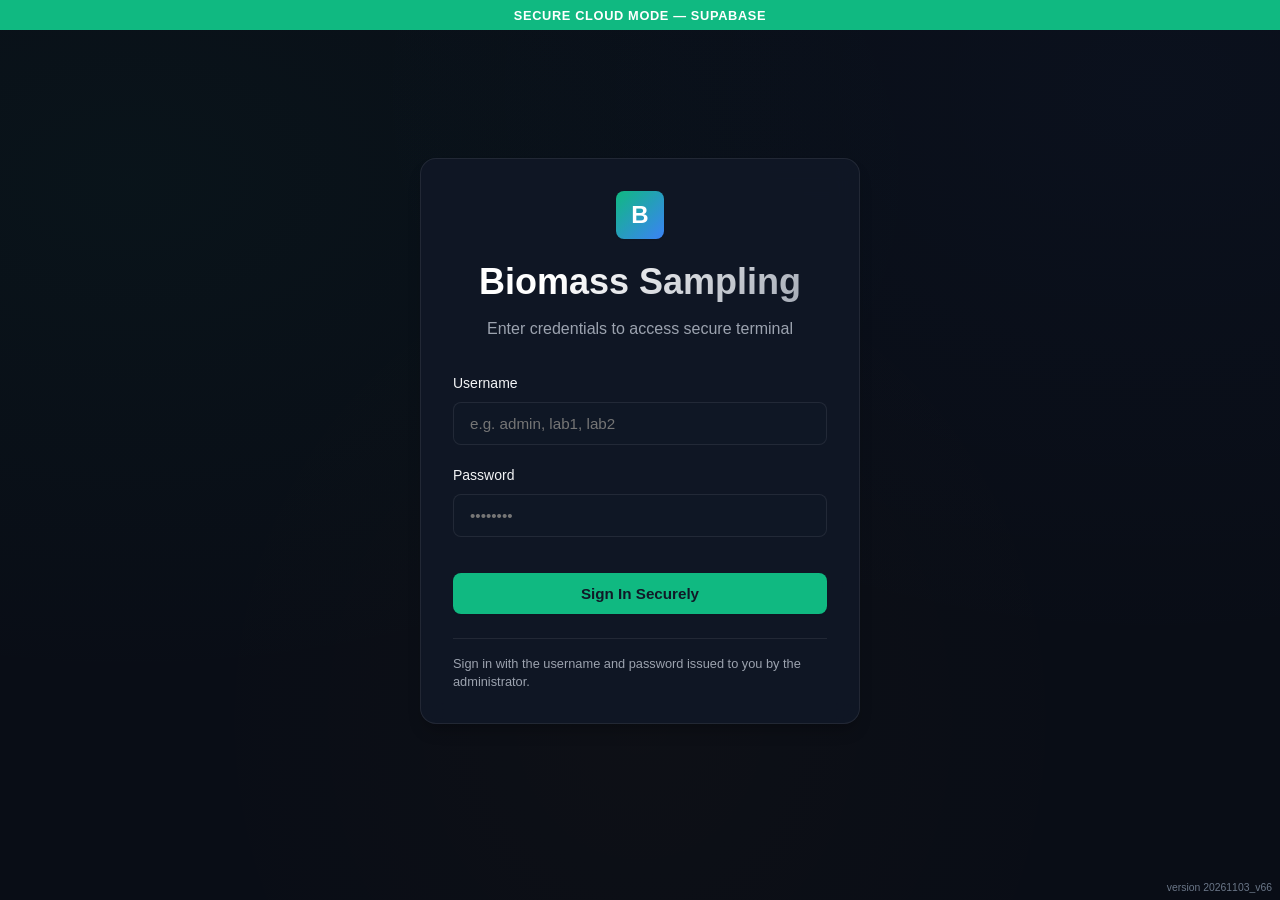
==== commit 5052e157: "Add files via upload" ====
--- a/index.html
+++ b/index.html
@@ -1,2268 +1,2282 @@
-<!DOCTYPE html>
-<html lang="en">
-<head>
-    <meta charset="UTF-8">
-    <!-- Content-Security-Policy: scripts, connections, frames and plug-ins only from where the app itself needs them (see Security_Assessment S1) -->
-    <meta http-equiv="Content-Security-Policy" content="default-src 'self'; script-src 'self' 'unsafe-inline' 'wasm-unsafe-eval' blob:; style-src 'self' 'unsafe-inline' https://fonts.googleapis.com; img-src 'self' data: blob:; font-src 'self' data: https://fonts.gstatic.com; connect-src 'self' https://jarfhyraxjvtimradvbp.supabase.co blob: data:; worker-src 'self' blob:; media-src 'self' blob: data:; object-src 'none'; base-uri 'self'; form-action 'self'">
-    <meta name="viewport" content="width=device-width, initial-scale=1.0, viewport-fit=cover">
-    <meta name="theme-color" content="#090d16">
-    <link rel="manifest" href="manifest.webmanifest">
-    <link rel="icon" type="image/png" sizes="64x64" href="icons/favicon-64.png">
-    <link rel="apple-touch-icon" href="icons/apple-touch-icon.png">
-    <meta name="mobile-web-app-capable" content="yes">
-    <meta name="apple-mobile-web-app-capable" content="yes">
-    <meta name="apple-mobile-web-app-title" content="Biomass">
-    <meta name="apple-mobile-web-app-status-bar-style" content="black-translucent">
-    <title>Biomass Procurement - Secure Blind Testing System</title>
-    <!-- Global Error Handler to capture and show console errors on-screen -->
-    <script>
-        window.onerror = function(message, source, lineno, colno, error) {
-            console.error("JS Error: " + message + " @ " + source + ":" + lineno + ":" + colno);
-            return false;
-        };
-        window.addEventListener('unhandledrejection', function(event) {
-            console.error("Unhandled Promise Rejection: " + event.reason);
-        });
-    </script>
-    <!-- Cache Prevention Headers -->
-    <meta http-equiv="Cache-Control" content="no-cache, no-store, must-revalidate">
-    <meta http-equiv="Pragma" content="no-cache">
-    <meta http-equiv="Expires" content="0">
-    <!-- Premium Stylesheet -->
-    <link rel="stylesheet" href="style.css?v=20261030_v63">
-    <!-- Chart.js 4.4.4 for the Executive Management Dashboard: the app's own copy (no outside server is trusted) -->
-    <script src="lib/chart.umd.min.js"></script>
-</head>
-<body>
-
-    <!-- Global Loading Overlay -->
-    <div id="global-loader" class="global-loader" style="display: none;">
-        <div class="loader-content">
-            <div class="spinner"></div>
-            <h3 id="loader-message" style="font-size: 1.15rem; font-weight: 600; color: #f8fafc; margin-bottom: 0.25rem;">Loading Terminal Data...</h3>
-            <p style="font-size: 0.85rem; color: #94a3b8; margin: 0;">Syncing with secure database</p>
-        </div>
-    </div>
-
-    <!-- Connection Mode Status Banner -->
-    <div id="connection-mode-banner" class="connection-banner offline">OFFLINE LOCALSTORAGE MODE</div>
-
-    <!-- App Header (Hidden on Login Screen) -->
-    <header id="app-header" style="display: none;">
-        <div class="logo-container">
-            <div class="logo-icon">B</div>
-            <div class="logo-text">Biomass<span>Blind</span></div>
-        </div>
-        <div style="display: flex; align-items: center; gap: 1.5rem;">
-            <div class="header-user-badge">
-                <span class="user-dot"></span>
-                <span class="user-name" id="display-user-name">Loading...</span>
-                <span class="user-role" id="display-user-role">Guest</span>
-            </div>
-            <label class="label-fmt" title="Paper size of the QR labels printed from THIS computer"><span>&#128424;&#65039;</span>
-                <select id="label-fmt-select"><option value="4x6">Label 4 &times; 6 in</option><option value="50">Label 50 &times; 50 mm</option></select></label>
-            <button class="btn-logout" id="btn-logout-action">
-                <svg xmlns="http://www.w3.org/2000/svg" width="16" height="16" viewBox="0 0 24 24" fill="none" stroke="currentColor" stroke-width="2" stroke-linecap="round" stroke-linejoin="round"><path d="M9 21H5a2 2 0 0 1-2-2V5a2 2 0 0 1 2-2h4"></path><polyline points="16 17 21 12 16 7"></polyline><line x1="21" y1="12" x2="9" y2="12"></line></svg>
-                Logout
-            </button>
-        </div>
-    </header>
-
-    <!-- Main Content Container -->
-    <main>
-
-        <!-- SCREEN: LOGIN -->
-        <section id="screen-login" class="screen active">
-            <div class="login-container card">
-                <div class="login-header">
-                    <div class="logo-icon" style="margin: 0 auto 1rem; width: 3rem; height: 3rem; font-size: 1.5rem;">B</div>
-                    <h1>Biomass Sampling</h1>
-                    <p>Enter credentials to access secure terminal</p>
-                </div>
-                <div id="login-alert" class="alert alert-danger" style="display: none;"></div>
-                <form id="login-form">
-                    <div class="form-group">
-                        <label for="login-username">Username</label>
-                        <input type="text" id="login-username" placeholder="e.g. admin, lab1, lab2" required autocomplete="username">
-                    </div>
-                    <div class="form-group">
-                        <label for="login-password">Password</label>
-                        <input type="password" id="login-password" placeholder="••••••••" required autocomplete="current-password">
-                    </div>
-                    <div class="form-group" id="login-mfa-group" style="display: none;">
-                        <label for="login-code">6-digit code from your authenticator app</label>
-                        <input type="text" id="login-code" inputmode="numeric" maxlength="8" autocomplete="one-time-code" placeholder="123456" style="letter-spacing: 0.3em; font-size: 1.2rem; text-align: center;">
-                        <div style="font-size: 0.8rem; color: var(--text-muted); margin-top: 0.4rem;">Open Google Authenticator (or any authenticator app) and type the code shown for this login. <a href="#" id="login-mfa-cancel" style="color: #60a5fa;">Use a different account</a></div>
-                    </div>
-                    <button type="submit" class="btn btn-primary" id="btn-login-submit" style="width: 100%; margin-top: 1rem;">
-                        Sign In Securely
-                    </button>
-                </form>
-                <div style="margin-top: 1.5rem; padding-top: 1rem; border-top: 1px solid var(--border-color); font-size: 0.8rem; color: var(--text-muted); line-height: 1.4;">
-                    Sign in with the username and password issued to you by the administrator.
-                </div>
-                <div id="install-box" style="display: none; margin-top: 1rem;">
-                    <button type="button" id="btn-install-app" class="btn btn-secondary" style="width: 100%; display: none;">&#128242; Install this app on your device</button>
-                    <div id="install-ios-hint" style="display: none; font-size: 0.8rem; color: var(--text-muted); line-height: 1.5; text-align: center;">
-                        To install on iPhone / iPad: tap the <b>Share</b> button in Safari, then <b>Add to Home Screen</b>.
-                    </div>
-                </div>
-            </div>
-        </section>
-
-        <!-- SCREEN: ADMIN DASHBOARD -->
-        <section id="screen-admin" class="screen">
-            <div class="tabs">
-                <button class="tab-btn active" data-tab="admin-dashboard" id="tab-btn-dashboard">
-                    <svg xmlns="http://www.w3.org/2000/svg" width="16" height="16" viewBox="0 0 24 24" fill="none" stroke="currentColor" stroke-width="2" stroke-linecap="round" stroke-linejoin="round"><rect x="3" y="3" width="7" height="9"></rect><rect x="14" y="3" width="7" height="5"></rect><rect x="14" y="12" width="7" height="9"></rect><rect x="3" y="16" width="7" height="5"></rect></svg>
-                    Executive Dashboard
-                </button>
-                <button class="tab-btn" data-tab="admin-register">
-                    <svg xmlns="http://www.w3.org/2000/svg" width="16" height="16" viewBox="0 0 24 24" fill="none" stroke="currentColor" stroke-width="2" stroke-linecap="round" stroke-linejoin="round"><path d="M14 2H6a2 2 0 0 0-2 2v16a2 2 0 0 0 2 2h12a2 2 0 0 0 2-2V8z"></path><polyline points="14 2 14 8 20 8"></polyline><line x1="16" y1="13" x2="8" y2="13"></line><line x1="16" y1="17" x2="8" y2="17"></line><polyline points="10 9 9 9 8 9"></polyline></svg>
-                    Truck Registration
-                </button>
-                <button class="tab-btn" data-tab="admin-bottom" id="tab-btn-bottom">
-                    <svg xmlns="http://www.w3.org/2000/svg" width="16" height="16" viewBox="0 0 24 24" fill="none" stroke="currentColor" stroke-width="2" stroke-linecap="round" stroke-linejoin="round"><path d="M10 2v7.31"></path><path d="M14 9.3V1.99"></path><path d="M8.5 2h7"></path><path d="M14 9.3a6.5 6.5 0 1 1-4 0"></path><path d="M5.52 16h12.96"></path></svg>
-                    Bottom Samples <span id="bottom-tab-badge" class="bottom-badge" style="display: none;">0</span>
-                </button>
-                <button class="tab-btn" data-tab="admin-weighment" id="tab-btn-weighment">
-                    <svg xmlns="http://www.w3.org/2000/svg" width="16" height="16" viewBox="0 0 24 24" fill="none" stroke="currentColor" stroke-width="2" stroke-linecap="round" stroke-linejoin="round"><rect x="2" y="7" width="20" height="14" rx="2" ry="2"></rect><path d="M16 21V5a2 2 0 0 0-2-2h-4a2 2 0 0 0-2 2v16"></path></svg>
-                    Weighment Entries
-                </button>
-                <button class="tab-btn" data-tab="admin-reports">
-                    <svg xmlns="http://www.w3.org/2000/svg" width="16" height="16" viewBox="0 0 24 24" fill="none" stroke="currentColor" stroke-width="2" stroke-linecap="round" stroke-linejoin="round"><line x1="18" y1="20" x2="18" y2="10"></line><line x1="12" y1="20" x2="12" y2="4"></line><line x1="6" y1="20" x2="6" y2="14"></line></svg>
-                    Compiled Reports
-                </button>
-                <button class="tab-btn" data-tab="admin-inspector">
-                    <svg xmlns="http://www.w3.org/2000/svg" width="16" height="16" viewBox="0 0 24 24" fill="none" stroke="currentColor" stroke-width="2" stroke-linecap="round" stroke-linejoin="round"><circle cx="11" cy="11" r="8"></circle><line x1="21" y1="21" x2="16.65" y2="16.65"></line></svg>
-                    Barcode Inspector
-                </button>
-                <button class="tab-btn" data-tab="admin-referee" id="tab-btn-referee">
-                    <svg xmlns="http://www.w3.org/2000/svg" width="16" height="16" viewBox="0 0 24 24" fill="none" stroke="currentColor" stroke-width="2" stroke-linecap="round" stroke-linejoin="round"><path d="M12 3v18M3 9l9-6 9 6M3 9v6a6 6 0 0 0 6 6M21 9v6a6 6 0 0 1-6 6M3 9l9 6 9-6"/></svg>
-                    Referee Challenge
-                </button>
-                <button class="tab-btn" data-tab="admin-activity" id="tab-btn-activity">
-                    <svg xmlns="http://www.w3.org/2000/svg" width="16" height="16" viewBox="0 0 24 24" fill="none" stroke="currentColor" stroke-width="2" stroke-linecap="round" stroke-linejoin="round"><line x1="8" y1="6" x2="21" y2="6"></line><line x1="8" y1="12" x2="21" y2="12"></line><line x1="8" y1="18" x2="21" y2="18"></line><line x1="3" y1="6" x2="3.01" y2="6"></line><line x1="3" y1="12" x2="3.01" y2="12"></line><line x1="3" y1="18" x2="3.01" y2="18"></line></svg>
-                    <span id="activity-tab-label">Activity Log</span> <span id="activity-tab-badge" class="bottom-badge" style="display: none;">0</span>
-                </button>
-                <button class="tab-btn" data-tab="admin-vendors" id="tab-btn-vendors">
-                    &#127981; Vendors
-                </button>
-                <button class="tab-btn" data-tab="admin-training" id="tab-btn-training">
-                    &#129504; Reader training
-                </button>
-                <button class="tab-btn" data-tab="admin-settings">
-                    <svg xmlns="http://www.w3.org/2000/svg" width="16" height="16" viewBox="0 0 24 24" fill="none" stroke="currentColor" stroke-width="2" stroke-linecap="round" stroke-linejoin="round"><circle cx="12" cy="12" r="3"></circle><path d="M19.4 15a1.65 1.65 0 0 0 .33 1.82l.06.06a2 2 0 1 1-2.83 2.83l-.06-.06a1.65 1.65 0 0 0-1.82-.33 1.65 1.65 0 0 0-1 1.51V21a2 2 0 0 1-4 0v-.09A1.65 1.65 0 0 0 9 19.4a1.65 1.65 0 0 0-1.82.33l-.06.06a2 2 0 1 1-2.83-2.83l.06-.06a1.65 1.65 0 0 0 .33-1.82 1.65 1.65 0 0 0-1.51-1H3a2 2 0 0 1 0-4h.09A1.65 1.65 0 0 0 4.6 9a1.65 1.65 0 0 0-.33-1.82l-.06-.06a2 2 0 1 1 2.83-2.83l.06.06a1.65 1.65 0 0 0 1.82.33H9a1.65 1.65 0 0 0 1-1.51V3a2 2 0 0 1 4 0v.09a1.65 1.65 0 0 0 1 1.51 1.65 1.65 0 0 0 1.82-.33l.06-.06a2 2 0 1 1 2.83 2.83l-.06.06a1.65 1.65 0 0 0-.33 1.82V9a1.65 1.65 0 0 0 1.51 1H21a2 2 0 0 1 0 4h-.09a1.65 1.65 0 0 0-1.51 1z"></path></svg>
-                    Settings
-                </button>
-                <button class="tab-btn sx-tab" data-tab="super-inspector" id="tab-btn-sx-inspector" style="display: none;">&#128270; Inspector</button>
-                <button class="tab-btn sx-tab" data-tab="super-tools" id="tab-btn-sx-tools" style="display: none;">&#129520; Toolbox</button>
-                <button class="tab-btn sx-tab" data-tab="super-health" id="tab-btn-sx-health" style="display: none;">&#129658; Data health</button>
-                <button class="tab-btn sx-tab" data-tab="super-logins" id="tab-btn-sx-logins" style="display: none;">&#128101; Logins</button>
-                <button class="tab-btn sx-tab" data-tab="super-ips" id="tab-btn-sx-ips" style="display: none;">&#127760; IP addresses <span id="sx-ip-badge" class="bottom-badge" style="display: none;">0</span></button>
-                <button class="tab-btn sx-tab" data-tab="super-passwords" id="tab-btn-sx-passwords" style="display: none;">&#128273; Passwords</button>
-                <button class="tab-btn sx-tab" data-tab="super-security" id="tab-btn-sx-security" style="display: none;">&#128737;&#65039; Security</button>
-                <button class="tab-btn sx-tab" data-tab="super-reader" id="tab-btn-sx-reader" style="display: none;">&#128247; Reader check</button>
-            </div>
-
-            <!-- TAB 0: EXECUTIVE DASHBOARD -->
-            <div id="tab-admin-dashboard" class="tab-content active">
-                
-                <!-- Executive Header & Control Center -->
-                <div class="card executive-header-card" style="margin-bottom: 1.5rem; background: linear-gradient(135deg, rgba(15, 23, 42, 0.95) 0%, rgba(30, 41, 59, 0.85) 100%); border: 1px solid rgba(16, 185, 129, 0.25); border-radius: 14px; box-shadow: 0 12px 35px -10px rgba(0,0,0,0.5); backdrop-filter: blur(16px); padding: 1.5rem;">
-                    <div style="display: flex; justify-content: space-between; align-items: center; flex-wrap: wrap; gap: 1.2rem; margin-bottom: 1.2rem;">
-                        <div>
-                            <div style="display: flex; align-items: center; gap: 0.75rem; margin-bottom: 0.35rem;">
-                                <h2 style="font-size: 1.6rem; font-weight: 800; color: #ffffff; letter-spacing: -0.02em; margin: 0; display: flex; align-items: center; gap: 0.6rem;">
-                                    <span>📊 Executive Biomass Procurement & Quality Control</span>
-                                </h2>
-                                <span style="display: inline-flex; align-items: center; gap: 6px; background: rgba(16, 185, 129, 0.15); border: 1px solid rgba(16, 185, 129, 0.4); color: #10b981; font-size: 0.72rem; font-weight: 700; padding: 3px 10px; border-radius: 20px; text-transform: uppercase; letter-spacing: 0.06em;">
-                                    <span style="width: 7px; height: 7px; background-color: #10b981; border-radius: 50%; display: inline-block; box-shadow: 0 0 8px #10b981;"></span>
-                                    LIVE METRICS STREAM
-                                </span>
-                            </div>
-                            <p style="font-size: 0.85rem; color: #94a3b8; margin: 0;">
-                                High-level management analytics for biomass intake, net tonnage (MT), supplier compliance, and calorific output (GCV).
-                            </p>
-                        </div>
-                        <div style="display: flex; gap: 0.6rem; flex-wrap: wrap; align-items: center;">
-                            <button type="button" class="btn btn-secondary btn-sm" id="exec-btn-theme-toggle" style="background: rgba(255,255,255,0.06); border: 1px solid rgba(255,255,255,0.12); color: #e2e8f0; font-weight: 600; border-radius: 8px; padding: 0.5rem 0.9rem;" title="Toggle Light/Dark Theme">
-                                🌙 Toggle Theme
-                            </button>
-                            <button type="button" class="btn btn-secondary btn-sm" id="exec-btn-refresh" style="background: linear-gradient(135deg, #10b981 0%, #059669 100%); color: white; border: none; font-weight: 700; border-radius: 8px; padding: 0.5rem 1rem; box-shadow: 0 4px 14px rgba(16, 185, 129, 0.35);">
-                                🔄 Refresh Live Data
-                            </button>
-                            <button type="button" class="btn btn-secondary btn-sm" id="exec-btn-export-csv" style="background: rgba(255,255,255,0.06); border: 1px solid rgba(255,255,255,0.12); color: #e2e8f0; font-weight: 600; border-radius: 8px; padding: 0.5rem 0.9rem;">
-                                📊 Export Excel
-                            </button>
-                            <button type="button" class="btn btn-secondary btn-sm" id="exec-btn-export-filtered" style="background: linear-gradient(135deg, #f59e0b 0%, #d97706 100%); color: white; border: none; font-weight: 700; border-radius: 8px; padding: 0.5rem 1rem; box-shadow: 0 4px 14px rgba(245, 158, 11, 0.35);">
-                                🧾 Download Filtered Report
-                            </button>
-                            <button type="button" class="btn btn-secondary btn-sm" id="exec-btn-export-pdf" style="background: linear-gradient(135deg, #3b82f6 0%, #2563eb 100%); color: white; border: none; font-weight: 700; border-radius: 8px; padding: 0.5rem 1rem; box-shadow: 0 4px 14px rgba(59, 130, 246, 0.35);">
-                                📄 Print / PDF Report
-                            </button>
-
-                        </div>
-                    </div>
-
-                    <!-- Filter Controls Bar -->
-                    <div style="display: grid; grid-template-columns: repeat(auto-fit, minmax(180px, 1fr)); gap: 0.85rem; background: rgba(0, 0, 0, 0.35); padding: 1rem; border-radius: 10px; border: 1px solid rgba(255,255,255,0.08);">
-                        <div>
-                            <label style="font-size: 0.72rem; font-weight: 700; text-transform: uppercase; color: #94a3b8; letter-spacing: 0.06em; display: block; margin-bottom: 0.3rem;">📅 Date Range Preset</label>
-                            <select id="exec-filter-period" class="form-control" style="font-size: 0.85rem; padding: 0.45rem 0.65rem; background: rgba(15, 23, 42, 0.9); border: 1px solid rgba(255,255,255,0.15); color: #f8fafc; border-radius: 6px;">
-                                <option value="all" selected>All Time</option>
-                                <option value="today">Today</option>
-                                <option value="yesterday">Yesterday</option>
-                                <option value="last7">Last 7 Days</option>
-                                <option value="this_month">This Month</option>
-                                <option value="this_year">This Year</option>
-                                <option value="custom">Custom Date Range</option>
-                            </select>
-                        </div>
-
-                        <div id="exec-custom-date-container" style="display: none;">
-                            <label style="font-size: 0.72rem; font-weight: 700; text-transform: uppercase; color: #94a3b8; letter-spacing: 0.06em; display: block; margin-bottom: 0.3rem;">🗓️ Custom Range</label>
-                            <div style="display: flex; gap: 4px;">
-                                <input type="date" id="exec-filter-start-date" class="form-control" style="font-size: 0.75rem; padding: 0.35rem; background: rgba(15, 23, 42, 0.9); border: 1px solid rgba(255,255,255,0.15); color: #f8fafc; border-radius: 6px;">
-                                <input type="date" id="exec-filter-end-date" class="form-control" style="font-size: 0.75rem; padding: 0.35rem; background: rgba(15, 23, 42, 0.9); border: 1px solid rgba(255,255,255,0.15); color: #f8fafc; border-radius: 6px;">
-                            </div>
-                        </div>
-
-                        <div>
-                            <label style="font-size: 0.72rem; font-weight: 700; text-transform: uppercase; color: #94a3b8; letter-spacing: 0.06em; display: block; margin-bottom: 0.3rem;">🏢 Supplier / Company</label>
-                            <select id="exec-filter-company" class="form-control" style="font-size: 0.85rem; padding: 0.45rem 0.65rem; background: rgba(15, 23, 42, 0.9); border: 1px solid rgba(255,255,255,0.15); color: #f8fafc; border-radius: 6px;">
-                                <option value="ALL">All Suppliers</option>
-                            </select>
-                        </div>
-
-                        <div>
-                            <label style="font-size: 0.72rem; font-weight: 700; text-transform: uppercase; color: #94a3b8; letter-spacing: 0.06em; display: block; margin-bottom: 0.3rem;">⚖️ Acceptance Status</label>
-                            <select id="exec-filter-status" class="form-control" style="font-size: 0.85rem; padding: 0.45rem 0.65rem; background: rgba(15, 23, 42, 0.9); border: 1px solid rgba(255,255,255,0.15); color: #f8fafc; border-radius: 6px;">
-                                <option value="ALL">All Statuses</option>
-                                <option value="ACCEPTED">Accepted Only</option>
-                                <option value="REJECTED">Rejected Only</option>
-                                <option value="PENDING">Pending Only</option>
-                            </select>
-                        </div>
-
-                        <div>
-                            <label style="font-size: 0.72rem; font-weight: 700; text-transform: uppercase; color: #94a3b8; letter-spacing: 0.06em; display: block; margin-bottom: 0.3rem;">🔍 Consignment Search</label>
-                            <input type="text" id="exec-filter-search" placeholder="Search Truck / Invoice..." class="form-control" style="font-size: 0.85rem; padding: 0.45rem 0.65rem; background: rgba(15, 23, 42, 0.9); border: 1px solid rgba(255,255,255,0.15); color: #f8fafc; border-radius: 6px;">
-                        </div>
-                    </div>
-                </div>
-
-                <!-- Section 1: Executive KPI Cards Grid -->
-                <div style="display: grid; grid-template-columns: repeat(auto-fit, minmax(210px, 1fr)); gap: 1.2rem; margin-bottom: 1.5rem;">
-                    
-                    <div class="card exec-kpi-card" style="margin-bottom: 0; background: linear-gradient(145deg, rgba(16, 185, 129, 0.12) 0%, rgba(15, 23, 42, 0.9) 100%); border: 1px solid rgba(16, 185, 129, 0.25); border-top: 4px solid #10b981; border-radius: 12px; padding: 1.25rem; box-shadow: 0 10px 25px -5px rgba(0,0,0,0.4); backdrop-filter: blur(12px);">
-                        <div style="font-size: 0.72rem; font-weight: 700; text-transform: uppercase; color: #94a3b8; letter-spacing: 0.08em; display: flex; justify-content: space-between; align-items: center;">
-                            <span>Total Biomass Procured</span>
-                            <span style="font-size: 1.1rem;">🌱</span>
-                        </div>
-                        <div style="font-size: 1.85rem; font-weight: 800; color: #10b981; margin: 0.4rem 0; letter-spacing: -0.02em;" id="kpi-net-weight-mt">0.00 MT</div>
-                        <div style="font-size: 0.75rem; color: #94a3b8;" id="kpi-net-weight-sub">Accepted consignments only</div>
-                    </div>
-
-                    <div class="card exec-kpi-card" style="margin-bottom: 0; background: linear-gradient(145deg, rgba(59, 130, 246, 0.12) 0%, rgba(15, 23, 42, 0.9) 100%); border: 1px solid rgba(59, 130, 246, 0.25); border-top: 4px solid #3b82f6; border-radius: 12px; padding: 1.25rem; box-shadow: 0 10px 25px -5px rgba(0,0,0,0.4); backdrop-filter: blur(12px);">
-                        <div style="font-size: 0.72rem; font-weight: 700; text-transform: uppercase; color: #94a3b8; letter-spacing: 0.08em; display: flex; justify-content: space-between; align-items: center;">
-                            <span>Total Trucks Arrived</span>
-                            <span style="font-size: 1.1rem;">🚛</span>
-                        </div>
-                        <div style="font-size: 1.85rem; font-weight: 800; color: #60a5fa; margin: 0.4rem 0; letter-spacing: -0.02em;" id="kpi-total-trucks">0</div>
-                        <div style="font-size: 0.75rem; color: #94a3b8;" id="kpi-trucks-breakdown">0 Accepted | 0 Rejected</div>
-                    </div>
-
-                    <div class="card exec-kpi-card" style="margin-bottom: 0; background: linear-gradient(145deg, rgba(16, 185, 129, 0.12) 0%, rgba(15, 23, 42, 0.9) 100%); border: 1px solid rgba(16, 185, 129, 0.25); border-top: 4px solid #10b981; border-radius: 12px; padding: 1.25rem; box-shadow: 0 10px 25px -5px rgba(0,0,0,0.4); backdrop-filter: blur(12px);">
-                        <div style="font-size: 0.72rem; font-weight: 700; text-transform: uppercase; color: #94a3b8; letter-spacing: 0.08em; display: flex; justify-content: space-between; align-items: center;">
-                            <span>Compliance Rate</span>
-                            <span style="font-size: 1.1rem;">✅</span>
-                        </div>
-                        <div style="font-size: 1.85rem; font-weight: 800; color: #34d399; margin: 0.4rem 0; letter-spacing: -0.02em;" id="kpi-acceptance-rate">0%</div>
-                        <div style="font-size: 0.75rem; color: #f87171;" id="kpi-rejection-rate">Rejection Rate: 0%</div>
-                    </div>
-
-                    <div class="card exec-kpi-card" style="margin-bottom: 0; background: linear-gradient(145deg, rgba(245, 158, 11, 0.12) 0%, rgba(15, 23, 42, 0.9) 100%); border: 1px solid rgba(245, 158, 11, 0.25); border-top: 4px solid #f59e0b; border-radius: 12px; padding: 1.25rem; box-shadow: 0 10px 25px -5px rgba(0,0,0,0.4); backdrop-filter: blur(12px);">
-                        <div style="font-size: 0.72rem; font-weight: 700; text-transform: uppercase; color: #94a3b8; letter-spacing: 0.08em; display: flex; justify-content: space-between; align-items: center;">
-                            <span>Average Moisture</span>
-                            <span style="font-size: 1.1rem;">💧</span>
-                        </div>
-                        <div style="font-size: 1.85rem; font-weight: 800; color: #fbbf24; margin: 0.4rem 0; letter-spacing: -0.02em;" id="kpi-avg-moisture">0%</div>
-                        <div style="font-size: 0.75rem; color: #94a3b8;">Max Limit: 14.0%</div>
-                    </div>
-
-                    <div class="card exec-kpi-card" style="margin-bottom: 0; background: linear-gradient(145deg, rgba(168, 85, 247, 0.12) 0%, rgba(15, 23, 42, 0.9) 100%); border: 1px solid rgba(168, 85, 247, 0.25); border-top: 4px solid #a855f7; border-radius: 12px; padding: 1.25rem; box-shadow: 0 10px 25px -5px rgba(0,0,0,0.4); backdrop-filter: blur(12px);">
-                        <div style="font-size: 0.72rem; font-weight: 700; text-transform: uppercase; color: #94a3b8; letter-spacing: 0.08em; display: flex; justify-content: space-between; align-items: center;">
-                            <span>Average GCV</span>
-                            <span style="font-size: 1.1rem;">🔥</span>
-                        </div>
-                        <div style="font-size: 1.85rem; font-weight: 800; color: #c084fc; margin: 0.4rem 0; letter-spacing: -0.02em;" id="kpi-avg-gcv">0 kcal/kg</div>
-                        <div style="font-size: 0.75rem; color: #94a3b8;">Composite Calorific Output</div>
-                    </div>
-
-                </div>
-
-                <!-- Section 2: Live Operational Pipeline Visualizer Card -->
-                <div class="card" style="margin-bottom: 1.5rem; background: rgba(15, 23, 42, 0.75); border: 1px solid rgba(255, 255, 255, 0.08); border-radius: 14px; backdrop-filter: blur(16px); padding: 1.25rem;">
-                    <div style="display: flex; justify-content: space-between; align-items: center; margin-bottom: 1rem;">
-                        <h3 class="card-title" style="margin: 0; font-size: 1.05rem; font-weight: 700; color: #f8fafc; display: flex; align-items: center; gap: 0.5rem;">
-                            <span>🚚 Live Operational Supply Pipeline</span>
-                        </h3>
-                        <span style="font-size: 0.75rem; color: #94a3b8;">Real-time Stage Progress Tracker</span>
-                    </div>
-                    <div style="display: grid; grid-template-columns: repeat(auto-fit, minmax(160px, 1fr)); gap: 0.85rem; text-align: center;">
-                        <div style="background: rgba(59, 130, 246, 0.08); padding: 1rem; border-radius: 10px; border: 1px solid rgba(59, 130, 246, 0.25);">
-                            <div style="font-size: 0.72rem; text-transform: uppercase; color: #94a3b8; font-weight: 700; letter-spacing: 0.05em;">1. Gate Intake</div>
-                            <div style="font-size: 1.6rem; font-weight: 800; color: #60a5fa; margin-top: 0.35rem;" id="pipe-gate-count">0</div>
-                        </div>
-                        <div style="background: rgba(245, 158, 11, 0.08); padding: 1rem; border-radius: 10px; border: 1px solid rgba(245, 158, 11, 0.25);">
-                            <div style="font-size: 0.72rem; text-transform: uppercase; color: #94a3b8; font-weight: 700; letter-spacing: 0.05em;">2. Moisture Lab</div>
-                            <div style="font-size: 1.6rem; font-weight: 800; color: #fbbf24; margin-top: 0.35rem;" id="pipe-lab1-count">0</div>
-                        </div>
-                        <div style="background: rgba(139, 92, 246, 0.08); padding: 1rem; border-radius: 10px; border: 1px solid rgba(139, 92, 246, 0.25);">
-                            <div style="font-size: 0.72rem; text-transform: uppercase; color: #94a3b8; font-weight: 700; letter-spacing: 0.05em;">3. Weighment & Unload</div>
-                            <div style="font-size: 1.6rem; font-weight: 800; color: #a78bfa; margin-top: 0.35rem;" id="pipe-weigh-count">0</div>
-                        </div>
-                        <div style="background: rgba(6, 182, 212, 0.08); padding: 1rem; border-radius: 10px; border: 1px solid rgba(6, 182, 212, 0.25);">
-                            <div style="font-size: 0.72rem; text-transform: uppercase; color: #94a3b8; font-weight: 700; letter-spacing: 0.05em;">4. Composite GCV Lab</div>
-                            <div style="font-size: 1.6rem; font-weight: 800; color: #22d3ee; margin-top: 0.35rem;" id="pipe-lab2-count">0</div>
-                        </div>
-                        <div style="background: rgba(16, 185, 129, 0.08); padding: 1rem; border-radius: 10px; border: 1px solid rgba(16, 185, 129, 0.25);">
-                            <div style="font-size: 0.72rem; text-transform: uppercase; color: #94a3b8; font-weight: 700; letter-spacing: 0.05em;">5. Fully Completed</div>
-                            <div style="font-size: 1.6rem; font-weight: 800; color: #34d399; margin-top: 0.35rem;" id="pipe-completed-count">0</div>
-                        </div>
-                    </div>
-                </div>
-
-                <!-- Section 3: Top Suppliers by Biomass Tonnage (MT) -->
-                <div class="card exec-chart-card" style="margin-bottom: 1.5rem; background: rgba(15, 23, 42, 0.75); border: 1px solid rgba(255, 255, 255, 0.08); border-radius: 14px; backdrop-filter: blur(16px); padding: 1.25rem;">
-                    <div style="display: flex; justify-content: space-between; align-items: center; margin-bottom: 0.85rem;">
-                        <h3 class="card-title" style="margin: 0; font-size: 0.95rem; font-weight: 700; color: #f8fafc;">🏢 Top Suppliers by Biomass Tonnage (MT)</h3>
-                    </div>
-                    <div style="position: relative; height: 320px;">
-                        <canvas id="chart-supplier-tonnage"></canvas>
-                    </div>
-                </div>
-
-
-                <!-- Section 5: Company-Wise Detailed Analysis Table -->
-                <div class="card" style="margin-bottom: 1.5rem; background: rgba(15, 23, 42, 0.75); border: 1px solid rgba(255, 255, 255, 0.08); border-radius: 14px; backdrop-filter: blur(16px); padding: 1.25rem;">
-                    <div style="display: flex; justify-content: space-between; align-items: center; flex-wrap: wrap; gap: 1rem; margin-bottom: 1rem;">
-                        <div>
-                            <h3 class="card-title" style="margin: 0; font-size: 1.05rem; font-weight: 700; color: #f8fafc;">🏢 Supplier / Company-Wise Intelligence Breakdown</h3>
-                            <p style="font-size: 0.82rem; color: #94a3b8; margin-top: 0.25rem;">Detailed performance metrics and acceptance breakdown by biomass supplier.</p>
-                        </div>
-                    </div>
-                    <div class="table-responsive">
-                        <table class="data-table" style="border-collapse: separate; border-spacing: 0;">
-                            <thead>
-                                <tr style="background: rgba(255,255,255,0.03);">
-                                    <th style="font-size: 0.72rem; text-transform: uppercase; letter-spacing: 0.06em; color: #94a3b8; padding: 0.75rem 1rem;">Supplier Name</th>
-                                    <th style="font-size: 0.72rem; text-transform: uppercase; letter-spacing: 0.06em; color: #94a3b8; padding: 0.75rem 1rem;">Total Trucks</th>
-                                    <th style="font-size: 0.72rem; text-transform: uppercase; letter-spacing: 0.06em; color: #94a3b8; padding: 0.75rem 1rem;">Accepted</th>
-                                    <th style="font-size: 0.72rem; text-transform: uppercase; letter-spacing: 0.06em; color: #94a3b8; padding: 0.75rem 1rem;">Rejected</th>
-                                    <th style="font-size: 0.72rem; text-transform: uppercase; letter-spacing: 0.06em; color: #94a3b8; padding: 0.75rem 1rem;">Acceptance %</th>
-                                    <th style="font-size: 0.72rem; text-transform: uppercase; letter-spacing: 0.06em; color: #94a3b8; padding: 0.75rem 1rem;">Rejection %</th>
-                                    <th style="font-size: 0.72rem; text-transform: uppercase; letter-spacing: 0.06em; color: #94a3b8; padding: 0.75rem 1rem;">Avg Moisture %</th>
-                                    <th style="font-size: 0.72rem; text-transform: uppercase; letter-spacing: 0.06em; color: #94a3b8; padding: 0.75rem 1rem;">Avg GCV (kcal/kg)</th>
-                                    <th style="font-size: 0.72rem; text-transform: uppercase; letter-spacing: 0.06em; color: #94a3b8; padding: 0.75rem 1rem;">Total Net Weight (MT)</th>
-                                </tr>
-                            </thead>
-                            <tbody id="exec-supplier-table-body">
-                                <tr><td colspan="9" style="text-align: center; color: var(--text-muted); padding: 1.5rem;">Loading supplier metrics...</td></tr>
-                            </tbody>
-                        </table>
-                    </div>
-                </div>
-
-                <!-- Section 6: Detailed Consignments Data Table -->
-                <div class="card" style="margin-bottom: 1.5rem; background: rgba(15, 23, 42, 0.75); border: 1px solid rgba(255, 255, 255, 0.08); border-radius: 14px; backdrop-filter: blur(16px); padding: 1.25rem;">
-                    <div style="display: flex; justify-content: space-between; align-items: center; flex-wrap: wrap; gap: 1rem; margin-bottom: 1rem;">
-                        <div>
-                            <h3 class="card-title" style="margin: 0; font-size: 1.05rem; font-weight: 700; color: #f8fafc;">📋 Executive Consignment Audit Log</h3>
-                            <p style="font-size: 0.82rem; color: #94a3b8; margin-top: 0.25rem;">Filterable log of all arriving biomass trucks and quality metrics.</p>
-                        </div>
-                        <div style="display: flex; align-items: center; gap: 0.5rem;">
-                            <span style="font-size: 0.82rem; color: #10b981; font-weight: 600; background: rgba(16, 185, 129, 0.1); border: 1px solid rgba(16, 185, 129, 0.25); padding: 4px 10px; border-radius: 20px;" id="exec-table-count-info">Showing 0 consignments</span>
-                        </div>
-                    </div>
-
-                    <div class="table-responsive">
-                        <table class="data-table" style="border-collapse: separate; border-spacing: 0;">
-                            <thead>
-                                <tr style="background: rgba(255,255,255,0.03);">
-                                    <th>Date</th>
-                                    <th>Challan / Invoice</th>
-                                    <th>Supplier</th>
-                                    <th>Truck No / ID</th>
-                                    <th>Driver Name</th>
-                                    <th>Gross (kg)</th>
-                                    <th>Tare (kg)</th>
-                                    <th>Net (MT)</th>
-                                    <th>Moisture %</th>
-                                    <th>TM %</th>
-                                    <th>ARB GCV (kcal/kg)</th>
-                                    <th>ARB Ash %</th>
-                                    <th>Acceptance Status</th>
-                                    <th>Pipeline Stage</th>
-                                </tr>
-                            </thead>
-                            <tbody id="exec-consignments-table-body">
-                                <tr><td colspan="14" style="text-align: center; color: var(--text-muted); padding: 1.5rem;">Loading consignment records...</td></tr>
-                            </tbody>
-                        </table>
-                    </div>
-                </div>
-
-            </div>
-
-            <!-- TAB 1: TRUCK REGISTRATION -->
-            <div id="tab-admin-register" class="tab-content">
-                <div class="grid-2">
-                    <div class="card" style="margin-bottom: 0;">
-                        <h3 class="card-title">Register Incoming Truck</h3>
-                        <form id="truck-reg-form">
-                            <div class="form-group" style="position: relative;">
-                                <label for="reg-company">Biomass Supplier (Company)</label>
-                                <div id="reg-lot-filter" class="lot-filter" role="group" aria-label="Filter suppliers by lot">
-                                    <span>Show:</span>
-                                    <button type="button" class="active" data-lot="">All</button>
-                                    <button type="button" data-lot="LOT2">Lot 2</button>
-                                    <button type="button" data-lot="LOT3">Lot 3</button>
-                                    <button type="button" data-lot="LOT4">Lot 4</button>
-                                </div>
-                                <div style="position: relative;">
-                                    <input type="text" id="reg-company" placeholder="Start typing the vendor name or PO number..." autocomplete="off" style="width: 100%;" required>
-                                    <div id="reg-vendor-list" class="vendor-list" style="display: none; top: 100%;"></div>
-                                </div>
-                                <datalist id="companies-list"></datalist>
-                                <div id="reg-vendor-info" style="display: none; margin-top: 0.5rem; padding: 0.5rem 0.75rem; border-radius: 8px; font-size: 0.88rem;"></div>
-                            </div>
-                            <div class="form-group" id="reg-lot-group" style="display: none;">
-                                <label for="reg-lot">New supplier &mdash; which Lot?</label>
-                                <select id="reg-lot"><option value="">-- Select Lot --</option><option value="LOT2">Lot 2</option><option value="LOT3">Lot 3</option><option value="LOT4">Lot 4</option></select>
-                            </div>
-                            <div class="form-group">
-                                <label for="reg-driver">Driver Name</label>
-                                <input type="text" id="reg-driver" placeholder="e.g. Gurpreet Singh" required>
-                            </div>
-                            <div class="form-group">
-                                <label for="reg-vehicle">Truck Registration Number</label>
-                                <input type="text" id="reg-vehicle" placeholder="e.g. HR-55A-1234" required>
-                            </div>
-                            <div class="form-group">
-                                <label for="reg-invoice">Invoice No. / Challan No.</label>
-                                <input type="text" id="reg-invoice" placeholder="e.g. INV-2026-00123" required>
-                            </div>
-
-                            <div class="form-group">
-                                <label>Driver / Truck Photo Verification</label>
-                                <div style="display: flex; gap: 1rem; align-items: center;">
-                                    <button type="button" class="btn btn-secondary" id="btn-trigger-camera">
-                                        <svg xmlns="http://www.w3.org/2000/svg" width="16" height="16" viewBox="0 0 24 24" fill="none" stroke="currentColor" stroke-width="2" stroke-linecap="round" stroke-linejoin="round"><path d="M23 19a2 2 0 0 1-2 2H3a2 2 0 0 1-2-2V8a2 2 0 0 1 2-2h4l2-3h6l2 3h4a2 2 0 0 1 2 2z"></path><circle cx="12" cy="13" r="4"></circle></svg>
-                                        Use Device Camera
-                                    </button>
-                                    <span id="photo-status" class="badge badge-pending">No Photo Attached</span>
-                                </div>
-                            </div>
-                            <label style="display: flex; align-items: center; gap: 0.6rem; margin-top: 0.75rem; font-size: 0.9rem; cursor: pointer;">
-                                <input type="checkbox" id="auto-print-label" style="width: 1.1rem; height: 1.1rem; margin: 0;">
-                                <span>🖨️ Print the label automatically after registering <small style="color: var(--text-muted);">(remembered on this device)</small></span>
-                            </label>
-                            <button type="submit" class="btn btn-primary" style="width: 100%; margin-top: 1rem;">
-                                Register Truck & Generate Barcodes
-                            </button>
-                        </form>
-                    </div>
-
-                    <div style="display: flex; flex-direction: column; gap: 1.5rem;">
-                        <!-- Camera Stream Overlay Panel -->
-                        <div class="card" id="camera-stream-panel" style="display: none; margin-bottom: 0;">
-                            <h3 class="card-title">Verifying Photo Source</h3>
-                            <div class="camera-wrapper">
-                                <video id="webcam-feed" autoplay playsinline class="camera-preview"></video>
-                                <div class="camera-overlay-box"></div>
-                            </div>
-                            <div class="camera-controls">
-                                <button type="button" class="btn btn-secondary" id="btn-cancel-photo">Cancel</button>
-                                <button type="button" class="btn btn-primary" id="btn-snap-photo">
-                                    <svg xmlns="http://www.w3.org/2000/svg" width="16" height="16" viewBox="0 0 24 24" fill="none" stroke="currentColor" stroke-width="2" stroke-linecap="round" stroke-linejoin="round"><circle cx="12" cy="12" r="10"></circle><circle cx="12" cy="12" r="3"></circle></svg>
-                                    Capture Photo
-                                </button>
-                            </div>
-                        </div>
-
-                        <!-- Captured Image Preview Panel -->
-                        <div class="card" id="captured-preview-panel" style="display: none; margin-bottom: 0;">
-                            <h3 class="card-title">Captured Verification Image</h3>
-                            <div class="camera-wrapper">
-                                <img id="captured-image-img" class="camera-preview" src="">
-                            </div>
-                            <button type="button" class="btn btn-danger btn-sm" id="btn-delete-photo" style="width: 100%;">
-                                Delete & Retake Photo
-                            </button>
-                        </div>
-
-                        <!-- Newly Generated Barcodes Outputs -->
-                        <div class="card" id="admin-barcodes-result" style="display: none; margin-bottom: 0;">
-                            <h3 class="card-title">Generated Opaque Barcode</h3>
-                            <p style="font-size: 0.85rem; margin-bottom: 1rem;">Attach this physical barcode to the container. It contains no human-readable supplier information.</p>
-                            
-                            <div class="barcode-card-container">
-                                <!-- Sample 1 Card -->
-                                <div class="barcode-card" style="width: 100%;">
-                                    <h4>Sample-1 (Moisture / Fineness)</h4>
-                                    <div style="font-size: 0.85rem; font-weight: 600; color: var(--text-muted); margin: 0.35rem 0 0.5rem;" id="s1-label-subtext">BLIND CONTAINER SPECIMEN</div>
-                                    <canvas id="qr-canvas-s1"></canvas>
-                                    <div class="barcode-card-actions">
-                                        <span><svg xmlns="http://www.w3.org/2000/svg" width="12" height="12" viewBox="0 0 24 24" fill="none" stroke="currentColor" stroke-width="2"><polyline points="6 9 6 2 18 2 18 9"></polyline><path d="M6 18H4a2 2 0 0 1-2-2v-5a2 2 0 0 1 2-2h16a2 2 0 0 1 2 2v5a2 2 0 0 1-2 2h-2"></path><rect x="6" y="14" width="12" height="8"></rect></svg> Label Options</span>
-                                        <div style="display: flex; gap: 0.25rem;">
-                                            <button class="btn btn-secondary btn-sm" id="btn-print-s1">🖨️ Print label</button>
-                                            <button class="btn btn-primary btn-sm" id="btn-download-s1">Download</button>
-                                        </div>
-                                    </div>
-                                </div>
-                            </div>
-                        </div>
-                    </div>
-                </div>
-                
-                <!-- Admin QR Lookup & Reprint Panel (Visible ONLY for Admin) -->
-                <div class="card" id="admin-qr-lookup-card" style="margin-top: 1.5rem; background: linear-gradient(135deg, rgba(15, 23, 42, 0.95) 0%, rgba(30, 41, 59, 0.85) 100%); border: 1px solid rgba(59, 130, 246, 0.3);">
-                    <div style="display: flex; justify-content: space-between; align-items: center; margin-bottom: 0.75rem;">
-                        <h3 class="card-title" style="margin: 0; font-size: 1.15rem; color: #60a5fa; display: flex; align-items: center; gap: 0.5rem; border: none; padding: 0;">
-                            <span>🔍 Historical Consignment QR Lookup &amp; Reprint</span>
-                            <span id="admin-lookup-count" style="font-size: 0.78rem; color: #93c5fd; font-weight: 600; margin-left: 0.5rem;"></span>
-                        </h3>
-                        <span style="font-size: 0.75rem; color: #94a3b8; background: rgba(59, 130, 246, 0.15); padding: 3px 8px; border-radius: 12px; border: 1px solid rgba(59, 130, 246, 0.3);">Admin Feature</span>
-                    </div>
-                    <p style="font-size: 0.85rem; color: #94a3b8; margin-bottom: 1.25rem;">
-                        Filter by registration date and vendor to find any historical truck consignment, then preview, reprint, or download its opaque QR label.
-                    </p>
-
-                    <div style="display: grid; grid-template-columns: repeat(auto-fit, minmax(200px, 1fr)); gap: 1rem; align-items: end;">
-                        <div class="form-group" style="margin-bottom: 0;">
-                            <div style="display: flex; justify-content: space-between; align-items: center; margin-bottom: 0.35rem;">
-                                <label for="admin-lookup-date" style="font-size: 0.8rem; font-weight: 600; color: #cbd5e1; margin-bottom: 0;">📅 Registration Date</label>
-                                <button type="button" id="btn-admin-lookup-clear-date" style="background: none; border: none; color: #60a5fa; font-size: 0.72rem; cursor: pointer; text-decoration: underline; padding: 0;">Show All Dates</button>
-                            </div>
-                            <input type="date" id="admin-lookup-date" class="form-control" style="width: 100%; background: rgba(15, 23, 42, 0.9); border: 1px solid rgba(255,255,255,0.15); color: #f8fafc; border-radius: 6px; padding: 0.5rem;">
-                        </div>
-                        <div class="form-group" style="margin-bottom: 0;">
-                            <label for="admin-lookup-supplier" style="font-size: 0.8rem; font-weight: 600; color: #cbd5e1; display: block; margin-bottom: 0.35rem;">🏢 Biomass Supplier</label>
-                            <select id="admin-lookup-supplier" class="form-control" style="width: 100%; background: rgba(15, 23, 42, 0.9); border: 1px solid rgba(255,255,255,0.15); color: #f8fafc; border-radius: 6px; padding: 0.5rem;">
-                                <option value="ALL">All Suppliers on Date</option>
-                            </select>
-                        </div>
-                        <div class="form-group" style="margin-bottom: 0;">
-                            <label for="admin-lookup-truck" style="font-size: 0.8rem; font-weight: 600; color: #cbd5e1; display: block; margin-bottom: 0.35rem;">🚛 Truck No. / Vehicle Reg</label>
-                            <select id="admin-lookup-truck" class="form-control" style="width: 100%; background: rgba(15, 23, 42, 0.9); border: 1px solid rgba(255,255,255,0.15); color: #f8fafc; border-radius: 6px; padding: 0.5rem;">
-                                <option value="">-- Select Truck --</option>
-                            </select>
-                        </div>
-                        <div>
-                            <button type="button" class="btn btn-primary" id="btn-admin-lookup-submit" style="width: 100%; padding: 0.55rem 1rem; background: linear-gradient(135deg, #3b82f6 0%, #2563eb 100%); font-weight: 700;">
-                                🔍 Find &amp; View QR
-                            </button>
-                        </div>
-                    </div>
-
-                    <!-- Selected Truck Result Card (Hidden until submitted) -->
-                    <div id="admin-lookup-result" style="display: none; margin-top: 1.25rem; padding-top: 1.25rem; border-top: 1px dashed rgba(255,255,255,0.15);">
-                        <div style="display: flex; gap: 1.5rem; flex-wrap: wrap; align-items: center; justify-content: space-between;">
-                            <div id="admin-lookup-truck-info" style="font-size: 0.88rem; line-height: 1.7; color: #e2e8f0; flex: 1; min-width: 250px;">
-                                <!-- Dynamically populated truck info -->
-                            </div>
-                            <div style="display: flex; flex-direction: column; align-items: center; background: white; padding: 1rem; border-radius: 8px; box-shadow: 0 4px 15px rgba(0,0,0,0.3);">
-                                <canvas id="qr-canvas-admin-lookup"></canvas>
-                                <div style="display: flex; gap: 0.5rem; margin-top: 0.75rem;">
-                                    <button type="button" class="btn btn-secondary btn-sm" id="btn-admin-lookup-print">🖨️ Reprint</button>
-                                    <button type="button" class="btn btn-primary btn-sm" id="btn-admin-lookup-download">💾 Download PNG</button>
-                                </div>
-                            </div>
-                        </div>
-                    </div>
-                </div>
-
-                <!-- Today's registrations (Entry login). Deliberately NO sample barcode, NO mixing group and NO
-                     reprint here: after the one-time label print at registration, only Admin can view/reprint a sample QR. -->
-                <div class="card" style="display: none; margin-top: 1.5rem;" id="recent-registrations-card">
-                    <h3 class="card-title" id="recent-reg-card-title">Today's Registered Trucks (Gate Entry)</h3>
-                    <div class="table-responsive">
-                        <table>
-                            <thead>
-                                <tr>
-                                    <th>Truck ID</th>
-                                    <th>Reg Date/Time</th>
-                                    <th>Vehicle Number</th>
-                                    <th>Invoice / Challan No.</th>
-                                    <th>Driver Name</th>
-                                </tr>
-                            </thead>
-                            <tbody id="recent-reg-table-body">
-                                <!-- Will be populated dynamically -->
-                            </tbody>
-                        </table>
-                    </div>
-                </div>
-            </div>
-
-            <!-- TAB 1b: BOTTOM SAMPLES (requests from the unloading area) -->
-            <div id="tab-admin-bottom" class="tab-content">
-                <div class="card" id="bottom-label-card" style="display: none; border: 2px solid #10b981;">
-                    <h3 class="card-title">New sample QR generated</h3>
-                    <p style="font-size: 0.85rem; margin-bottom: 0.75rem;">Truck <strong id="bottom-label-truck"></strong>. Print this label and attach it to the new sample container. It looks like any other sample label.</p>
-                    <div class="barcode-card" style="max-width: 320px;">
-                        <canvas id="qr-canvas-bottom"></canvas>
-                        <div style="font-family: monospace; font-weight: 800; margin-top: 0.4rem; color: #111;" id="bottom-label-date"></div>
-                        <div style="font-family: monospace; font-size: 0.8rem; color: #111;" id="bottom-label-id"></div>
-                        <div style="display: flex; gap: 0.4rem; justify-content: center; margin-top: 0.6rem;">
-                            <button type="button" class="btn btn-secondary btn-sm" id="btn-print-bottom">🖨️ Print label</button>
-                            <button type="button" class="btn btn-primary btn-sm" id="btn-download-bottom">Download</button>
-                        </div>
-                    </div>
-                </div>
-                <div class="card">
-                    <div style="display: flex; justify-content: space-between; align-items: center; gap: 0.5rem; flex-wrap: wrap; margin-bottom: 0.5rem;">
-                        <h3 class="card-title" style="margin: 0;">Bottom sample requests</h3>
-                        <button type="button" class="btn btn-secondary btn-sm" id="btn-bottom-refresh">🔄 Refresh</button>
-                    </div>
-                    <p style="font-size: 0.85rem; color: var(--text-muted); margin-bottom: 1rem;">
-                        When the unloading team asks for a truck to be sampled separately, it appears here highlighted. Generating the QR creates a new sample for that truck
-                        (it is tested on its own for GCV and ash) and takes the truck's original sample out of the composite mixture.
-                    </p>
-                    <div id="bottom-list"></div>
-                </div>
-            </div>
-
-            <!-- TAB 2: WEIGHMENT ENTRIES -->
-            <div id="tab-admin-weighment" class="tab-content">
-                <div class="card">
-                    <div style="display: flex; justify-content: space-between; align-items: center; flex-wrap: wrap; gap: 1rem; margin-bottom: 1rem;">
-                        <h3 class="card-title" style="margin-bottom: 0;">Daily Weighbridge Log</h3>
-                        <div class="date-filter-toolbar" style="margin-bottom: 0; padding: 0.35rem 0.6rem;">
-                            <span style="font-size: 0.75rem; color: #94a3b8; font-weight: 600;">FILTER:</span>
-                            <button type="button" class="date-filter-btn" data-filter="today" id="btn-weigh-filter-today">Today</button>
-                            <button type="button" class="date-filter-btn active" data-filter="recent" id="btn-weigh-filter-recent">Today + Yesterday</button>
-                            <button type="button" class="date-filter-btn" data-filter="all" id="btn-weigh-filter-all">All Records</button>
-                        </div>
-                    </div>
-                    <div style="display: flex; gap: 1rem; margin-bottom: 1.5rem;">
-                        <input type="text" id="weigh-search" placeholder="Search by Truck ID or Vehicle Reg..." style="flex: 1; padding: 0.75rem; border-radius: 0.5rem; background: rgba(0,0,0,0.2); border: 1px solid var(--border-color); color: white;">
-                    </div>
-                    
-                    <div class="table-responsive table-fit">
-                        <table>
-                            <thead>
-                                <tr>
-                                    <th>Truck ID</th>
-                                    <th>Reg Date</th>
-                                    <th>Vehicle Number</th>
-                                    <th>Invoice / Challan No.</th>
-                                    <th>Gross (kg)</th>
-                                    <th>Tare (kg)</th>
-                                    <th>Net (kg)</th>
-                                    <th>Weighbridge Stage</th>
-                                    <th>Photo</th>
-                                    <th>Actions</th>
-                                </tr>
-                            </thead>
-                            <tbody id="table-weighment-body">
-                                <!-- Dynamically Rendered -->
-                            </tbody>
-                        </table>
-                    </div>
-                </div>
-
-                <!-- Weighment Input Drawer Form (Visible when clicking Weigh update) -->
-                <div class="card" id="weighment-edit-card" style="display: none;">
-                    <div style="display: flex; justify-content: space-between; align-items: center; margin-bottom: 0.75rem;">
-                        <h3 class="card-title" id="weigh-edit-title" style="margin-bottom: 0;">Update Weights for Truck</h3>
-                        <span id="weigh-stage-badge" class="stage-indicator-badge stage-inbound">Stage 1: Inbound (Gross)</span>
-                    </div>
-
-                    <!-- Moisture Interlock Alert -->
-                    <div id="weigh-moisture-alert" class="alert alert-danger" style="display: none; margin-bottom: 1rem; font-size: 0.88rem; line-height: 1.5;"></div>
-
-                    <form id="weigh-edit-form">
-                        <input type="hidden" id="weigh-edit-truck-id">
-                        <div class="grid-3">
-                            <div class="form-group">
-                                <label for="weigh-edit-gross" id="lbl-weigh-edit-gross">Gross Weight (kg)</label>
-                                <input type="number" id="weigh-edit-gross" placeholder="e.g. 24800" inputmode="decimal" required>
-                                <span id="weigh-gross-locked-notice" style="display: none; font-size: 0.72rem; color: #10b981; font-weight: 700; margin-top: 4px;">🔒 Inbound Gross Weight Locked</span>
-                            </div>
-                            <div class="form-group">
-                                <label for="weigh-edit-tare" id="lbl-weigh-edit-tare">Final / Tare Weight (kg)</label>
-                                <input type="number" id="weigh-edit-tare" placeholder="e.g. 11500" inputmode="decimal">
-                                <span id="weigh-tare-locked-notice" style="display: none; font-size: 0.72rem; color: #10b981; font-weight: 700; margin-top: 4px;">🔒 Outbound Tare Weight Locked</span>
-                            </div>
-                            <div class="form-group">
-                                <label>Calculated Net Weight (kg)</label>
-                                <div id="weigh-edit-net" style="font-size: 1.5rem; font-weight: 700; color: var(--primary); padding-top: 0.5rem;">0 kg</div>
-                            </div>
-                        </div>
-
-                        <!-- Admin Weight Override Reason Input -->
-                        <div id="weigh-override-reason-group" style="display: none; margin-top: 0.75rem; padding: 0.75rem; background: rgba(239, 68, 68, 0.08); border: 1px dashed rgba(239, 68, 68, 0.4); border-radius: 6px;">
-                            <label for="weigh-override-reason" style="font-size: 0.8rem; font-weight: 700; color: #f87171; display: block; margin-bottom: 0.35rem;">
-                                ⚠️ Admin Override: Reason for Modifying Locked Weight (Will be logged in Audit Trail)
-                            </label>
-                            <input type="text" id="weigh-override-reason" placeholder="e.g. Physical slip #481 calibration correction..." style="width: 100%; background: rgba(0,0,0,0.3); color: #fff; border: 1px solid rgba(239,68,68,0.5); border-radius: 4px; padding: 0.45rem;">
-                        </div>
-
-                        <div style="display: flex; gap: 1rem; justify-content: flex-end; margin-top: 1rem;">
-                            <button type="button" class="btn btn-secondary" id="btn-cancel-weigh">Cancel</button>
-                            <button type="submit" class="btn btn-primary" id="btn-save-weigh">Save Weight Record</button>
-                        </div>
-                    </form>
-                </div>
-            </div>
-
-            <!-- TAB 4: COMPILED REPORTS -->
-            <div id="tab-admin-reports" class="tab-content">
-                <div class="card">
-                    <h3 class="card-title">Generate Office Biomass Quality Report</h3>
-                    <div class="grid-3">
-                        <div class="form-group">
-                            <label for="report-select-company">Supplier Name</label>
-                            <select id="report-select-company">
-                                <option value="">-- Choose Supplier --</option>
-                                <!-- Dynamic -->
-                            </select>
-                        </div>
-                        <div class="form-group">
-                            <label for="report-select-date">Date of Intake</label>
-                            <input type="date" id="report-select-date">
-                        </div>
-                        <div class="form-group" style="justify-content: flex-end; margin-bottom: 0;">
-                            <button type="button" class="btn btn-primary" id="btn-compile-report" style="width: 100%; height: 2.75rem;">
-                                Compile Report Data
-                            </button>
-                        </div>
-                    </div>
-                </div>
-
-                <!-- Generated Report Layout -->
-                <div class="card" id="report-output-panel" style="display: none;">
-                    <div class="report-header-block">
-                        <div>
-                            <h2 style="font-size: 1.75rem; margin-bottom: 0.25rem;" id="report-company-title">Apex Biomass Corp</h2>
-                            <p style="font-size: 0.9rem;">Procurement & Quality Summary Report — Date: <span id="report-date-title" style="font-weight: 600; color: white;">2026-07-25</span></p>
-                        </div>
-                        <div style="display: flex; gap: 0.5rem;">
-                            <button class="btn btn-secondary" id="btn-print-report-action">
-                                <svg xmlns="http://www.w3.org/2000/svg" width="16" height="16" viewBox="0 0 24 24" fill="none" stroke="currentColor" stroke-width="2" stroke-linecap="round" stroke-linejoin="round"><polygon points="6 9 6 2 18 2 18 9"></polygon><path d="M6 18H4a2 2 0 0 1-2-2v-5a2 2 0 0 1 2-2h16a2 2 0 0 1 2 2v5a2 2 0 0 1-2 2h-2"></path><rect x="6" y="14" width="12" height="8"></rect></svg>
-                                Print Report
-                            </button>
-                            <button class="btn btn-primary" id="btn-export-pdf-action" style="background: #3b82f6; border: none; font-weight: 500;">
-                                📄 Export PDF
-                            </button>
-                        </div>
-                    </div>
-
-                    <!-- Summary Grid -->
-                    <div class="report-summary-cards">
-                        <div class="report-summary-card">
-                            <div class="report-summary-lbl">Total Trucks</div>
-                            <div class="report-summary-val" id="summary-truck-count">0</div>
-                        </div>
-                        <div class="report-summary-card">
-                            <div class="report-summary-lbl">Total Net Weight</div>
-                            <div class="report-summary-val" id="summary-net-weight">0 kg</div>
-                        </div>
-                        <div class="report-summary-card">
-                            <div class="report-summary-lbl">Approved / Rejected</div>
-                            <div class="report-summary-val" style="font-size: 1.15rem; line-height: 1.3; margin-top: 0.5rem;" id="summary-accept-reject">0 / 0</div>
-                        </div>
-                        <div class="report-summary-card">
-                            <div class="report-summary-lbl">Moisture (TM)</div>
-                            <div class="report-summary-val" id="summary-avg-moisture">0%</div>
-                        </div>
-                        <div class="report-summary-card">
-                            <div class="report-summary-lbl">Avg Fineness</div>
-                            <div class="report-summary-val" id="summary-avg-fineness">0%</div>
-                        </div>
-                        <div class="report-summary-card">
-                            <div class="report-summary-lbl">ARB GCV / Ash</div>
-                            <div class="report-summary-val" style="font-size: 1.15rem; line-height: 1.3; margin-top: 0.5rem;" id="summary-avg-composite">0 kcal / 0%</div>
-                        </div>
-                    </div>
-
-                    <!-- Detailed Truck list -->
-                    <h4 style="margin-bottom: 0.75rem;">Individual Truck Samples & Weight Records</h4>
-                    <div class="table-responsive">
-                        <table>
-                            <thead>
-                                <tr>
-                                    <th>Truck ID</th>
-                                    <th>Vehicle Reg</th>
-                                    <th>Invoice / Challan No.</th>
-                                    <th>Moisture %</th>
-                                    <th>Fineness %</th>
-                                    <th>Acceptance</th>
-                                    <th>Mixing Group</th>
-                                    <th>TM %</th>
-                                    <th>ARB GCV (kcal/kg)</th>
-                                    <th>ARB Ash %</th>
-                                    <th class="lot4-only">ARB Sulphur %</th>
-                                    <th class="lot4-only">ARB VM %</th>
-                                    <th>Vendor GCV</th>
-                                    <th>Referee GCV</th>
-                                </tr>
-                            </thead>
-                            <tbody id="report-rows-body">
-                                <!-- Dynamic -->
-                            </tbody>
-                        </table>
-                    </div>
-                </div>
-
-                <!-- Card: Commercial Logistics & Unloaded Biomass Summary (No Lab Chemistry) -->
-                <div class="card" style="margin-top: 1.5rem; border: 1px solid rgba(59, 130, 246, 0.35); background: linear-gradient(135deg, rgba(15, 23, 42, 0.95) 0%, rgba(30, 41, 59, 0.85) 100%);">
-                    <div style="display: flex; justify-content: space-between; align-items: center; flex-wrap: wrap; gap: 0.5rem; margin-bottom: 0.75rem;">
-                        <h3 class="card-title" style="margin: 0; color: #60a5fa; border: none; padding: 0;">
-                            📊 Commercial Logistics &amp; Unloaded Biomass Report
-                        </h3>
-                        <span style="font-size: 0.75rem; background: rgba(59, 130, 246, 0.15); color: #93c5fd; border: 1px solid rgba(59, 130, 246, 0.3); padding: 3px 10px; border-radius: 20px; font-weight: 700;">
-                            COMMERCIAL INTAKE METRICS
-                        </span>
-                    </div>
-                    <p style="font-size: 0.85rem; color: #94a3b8; margin-bottom: 1.25rem;">
-                        Generate commercial intake reports summarizing truck counts, gross &amp; net biomass tonnage unloaded, and approval/rejection rates across vendors for any day, week, or month.
-                    </p>
-
-                    <div style="display: grid; grid-template-columns: repeat(auto-fit, minmax(180px, 1fr)); gap: 1rem; align-items: end;">
-                        <div class="form-group" style="margin-bottom: 0;">
-                            <label for="comm-report-period" style="font-size: 0.8rem; font-weight: 600; color: #cbd5e1; margin-bottom: 0.35rem;">Timeframe</label>
-                            <select id="comm-report-period" class="form-control" style="width: 100%; background: rgba(15, 23, 42, 0.9); border: 1px solid rgba(255,255,255,0.15); color: #f8fafc; border-radius: 6px; padding: 0.5rem;">
-                                <option value="day">Daily Report (Single Day)</option>
-                                <option value="week">Weekly Summary (Last 7 Days)</option>
-                                <option value="month">Monthly Overview (Full Month)</option>
-                            </select>
-                        </div>
-                        <div class="form-group" style="margin-bottom: 0;">
-                            <label for="comm-report-date" style="font-size: 0.8rem; font-weight: 600; color: #cbd5e1; margin-bottom: 0.35rem;">Date of Record</label>
-                            <input type="date" id="comm-report-date" class="form-control" style="width: 100%; background: rgba(15, 23, 42, 0.9); border: 1px solid rgba(255,255,255,0.15); color: #f8fafc; border-radius: 6px; padding: 0.5rem;">
-                        </div>
-                        <div class="form-group" style="margin-bottom: 0;">
-                            <label for="comm-report-company" style="font-size: 0.8rem; font-weight: 600; color: #cbd5e1; margin-bottom: 0.35rem;">Supplier Filter</label>
-                            <select id="comm-report-company" class="form-control" style="width: 100%; background: rgba(15, 23, 42, 0.9); border: 1px solid rgba(255,255,255,0.15); color: #f8fafc; border-radius: 6px; padding: 0.5rem;">
-                                <option value="ALL">All Suppliers (Combined)</option>
-                            </select>
-                        </div>
-                        <div>
-                            <button type="button" class="btn btn-primary" id="btn-compile-comm-report" style="width: 100%; height: 2.5rem; background: linear-gradient(135deg, #3b82f6 0%, #2563eb 100%); font-weight: 700;">
-                                📥 Compile Report Data
-                            </button>
-                        </div>
-                    </div>
-
-                    <!-- Commercial Report Output Container -->
-                    <div id="comm-report-output" style="display: none; margin-top: 1.5rem; border-top: 1px dashed rgba(255,255,255,0.15); padding-top: 1.5rem;">
-                        <div style="display: flex; justify-content: space-between; align-items: center; flex-wrap: wrap; gap: 1rem; margin-bottom: 1.25rem;">
-                            <div>
-                                <h3 id="comm-report-title" style="font-size: 1.3rem; margin: 0; color: #fff;">Biomass Logistics &amp; Unloading Summary</h3>
-                                <p id="comm-report-subtitle" style="font-size: 0.85rem; color: #94a3b8; margin: 0.25rem 0 0;"></p>
-                            </div>
-                            <div style="display: flex; gap: 0.5rem;">
-                                <button type="button" class="btn btn-secondary btn-sm" id="btn-print-comm-report">🖨️ Print Report</button>
-                                <button type="button" class="btn btn-primary btn-sm" id="btn-pdf-comm-report" style="background: #10b981; border: none;">📄 Export PDF</button>
-                            </div>
-                        </div>
-
-                        <!-- Summary Cards -->
-                        <div class="report-summary-cards" style="grid-template-columns: repeat(auto-fit, minmax(130px, 1fr));">
-                            <div class="report-summary-card">
-                                <div class="report-summary-lbl">Total Trucks</div>
-                                <div class="report-summary-val" id="comm-sum-trucks">0</div>
-                            </div>
-                            <div class="report-summary-card">
-                                <div class="report-summary-lbl">Trucks Unloaded</div>
-                                <div class="report-summary-val" id="comm-sum-unloaded" style="color: #10b981;">0</div>
-                            </div>
-                            <div class="report-summary-card">
-                                <div class="report-summary-lbl">Gross Weight</div>
-                                <div class="report-summary-val" id="comm-sum-gross">0 MT</div>
-                            </div>
-                            <div class="report-summary-card">
-                                <div class="report-summary-lbl">Net Biomass</div>
-                                <div class="report-summary-val" id="comm-sum-net" style="color: #60a5fa;">0 MT</div>
-                            </div>
-                            <div class="report-summary-card">
-                                <div class="report-summary-lbl">Approved</div>
-                                <div class="report-summary-val" id="comm-sum-approved" style="color: #10b981;">0</div>
-                            </div>
-                            <div class="report-summary-card">
-                                <div class="report-summary-lbl">Rejected</div>
-                                <div class="report-summary-val" id="comm-sum-rejected" style="color: #ef4444;">0</div>
-                            </div>
-                        </div>
-
-                        <!-- Company Breakdown Table -->
-                        <h4 style="margin: 1.5rem 0 0.75rem; font-size: 1rem; color: #e2e8f0;">Vendor Breakdown Summary</h4>
-                        <div class="table-responsive">
-                            <table>
-                                <thead>
-                                    <tr>
-                                        <th>Supplier Name</th>
-                                        <th>Registered Trucks</th>
-                                        <th>Unloaded Trucks</th>
-                                        <th>Gross Weight (MT)</th>
-                                        <th>Net Biomass (MT)</th>
-                                        <th>Approved</th>
-                                        <th>Rejected</th>
-                                    </tr>
-                                </thead>
-                                <tbody id="comm-company-breakdown-body">
-                                </tbody>
-                            </table>
-                        </div>
-
-                        <!-- Consignment Detail Rows -->
-                        <h4 style="margin: 1.5rem 0 0.75rem; font-size: 1rem; color: #e2e8f0;">Consignment Intake Log</h4>
-                        <div class="table-responsive">
-                            <table>
-                                <thead>
-                                    <tr>
-                                        <th>Truck ID</th>
-                                        <th>Date</th>
-                                        <th>Supplier Name</th>
-                                        <th>Vehicle Number</th>
-                                        <th>Challan No.</th>
-                                        <th>Gross (kg)</th>
-                                        <th>Tare (kg)</th>
-                                        <th>Net (kg)</th>
-                                        <th>Unloading State</th>
-                                        <th>Approval</th>
-                                    </tr>
-                                </thead>
-                                <tbody id="comm-trucks-detail-body">
-                                </tbody>
-                            </table>
-                        </div>
-                    </div>
-                </div>
-            </div>
-
-            <!-- TAB: BARCODE INSPECTOR -->
-            <div id="tab-admin-inspector" class="tab-content">
-                <div class="ftabs" id="insp-tabs" role="tablist">
-                    <button type="button" class="active" data-ft="scan">&#128247; Scan / type barcode</button>
-                    <button type="button" data-ft="mix">&#129514; Find by mixing code</button>
-                </div>
-                <div class="grid-2">
-                    <div data-ftgroup="insp-tabs" data-ftab="scan" style="display: flex; flex-direction: column; gap: 1.5rem;">
-                        <div class="card" style="margin-bottom: 0;">
-                            <h3 class="card-title">Barcode Inspector & Lookup</h3>
-                            <p style="font-size: 0.85rem; margin-bottom: 1.5rem;">Scan or search any barcode (Intake Sample-1, Lab Test Lot, Referee Lot, or Vendor Lot) to view its full tracking history, weights, and test results.</p>
-
-                            <!-- Snap Photo to Scan (camera capture) -->
-                            <div class="scan-trigger-section" id="inspector-scan-trigger">
-                                <div class="scan-icon">📷</div>
-                                <div>
-                                    <h4 style="margin-bottom: 0.25rem;">Snap Photo to Scan Barcode</h4>
-                                    <p style="font-size: 0.85rem;">Tap to open your camera and take a photo of the barcode sticker</p>
-                                </div>
-                            </div>
-                            <div id="inspector-qr-reader" style="display:none;"></div>
-
-                            <!-- Manual input & file upload -->
-                            <div class="scan-input-manual">
-                                <div class="form-group">
-                                    <label for="inspector-manual-input">Or Scan with USB Scanner / Type Barcode ID</label>
-                                    <div style="display: flex; gap: 0.5rem; margin-top: 0.25rem;">
-                                        <input type="text" id="inspector-manual-input" placeholder="Type barcode ID (e.g. S1-1234567, CMP-...)" style="flex: 1;">
-                                        <button type="button" class="btn btn-secondary" id="btn-inspector-lookup">Search</button>
-                                    </div>
-                                </div>
-                                <div class="form-group" style="margin-bottom: 0; border-top: 1px dashed #e5e7eb; padding-top: 0.75rem;">
-                                    <label for="inspector-file-input">Or Upload Barcode Image / PDF Sticker</label>
-                                    <input type="file" id="inspector-file-input" accept="image/*,application/pdf" class="form-control" style="font-size: 0.8rem; padding: 0.25rem; margin-top: 0.25rem;">
-                                </div>
-                            </div>
-
-                        </div>
-                    </div>
-
-                    <!-- Inspector Results Panel (Hidden until lookup succeeds) -->
-                    <div class="card" id="inspector-result-card" data-ftgroup="insp-tabs" data-ftab="scan" style="display: none; margin-bottom: 0;">
-                        <h3 class="card-title">Barcode Information</h3>
-                        <div id="inspector-result-content">
-                            <!-- Dynamically Rendered -->
-                        </div>
-                    </div>
-                </div>
-                <div class="card" data-ftgroup="insp-tabs" data-ftab="mix" style="margin-bottom: 0;">
-                    <h4 style="margin: 0 0 0.25rem; color: #f59e0b;">&#129514; Mixing codes &mdash; browse by date</h4>
-                    <p style="font-size: 0.82rem; margin-bottom: 0.8rem;">Choose a period: every mixing code (composite) of those days is listed. <b>Click a code to open its trucks</b> &mdash; vendor, weights, moisture, fineness, result and composite results.</p>
-                    <div class="mixr-bar">
-                        <label>From<input type="date" id="mixr-from"></label>
-                        <label>To<input type="date" id="mixr-to"></label>
-                        <div class="mixr-chips" id="mixr-chips">
-                            <button type="button" data-range="two" class="active">Today &amp; yesterday</button>
-                            <button type="button" data-range="today">Today</button>
-                            <button type="button" data-range="yesterday">Yesterday</button>
-                            <button type="button" data-range="week">Last 7 days</button>
-                            <button type="button" data-range="month">This month</button>
-                            <button type="button" data-range="any">Any date (type a code)</button>
-                        </div>
-                    </div>
-                    <div class="mixr-bar">
-                        <label style="flex: 1; min-width: 220px;">Narrow down (optional)
-                            <input type="text" id="inspector-mix-input" placeholder="Mixing code, vendor name, PO number or truck number" maxlength="60" autocomplete="off"></label>
-                        <label>Lot
-                            <select id="mixr-lot"><option value="">All lots</option><option value="LOT2">Lot 2</option><option value="LOT3">Lot 3</option><option value="LOT4">Lot 4</option></select></label>
-                        <button type="button" class="btn btn-primary" id="btn-inspector-mix">Show mixing codes</button>
-                    </div>
-                    <div style="font-size: 0.78rem; color: #94a3b8;">Leave the dates empty and type a code to search every date.</div>
-                </div>
-                <div id="mixsearch-result-card" data-ftgroup="insp-tabs" data-ftab="mix" style="display: none; margin-top: 1.5rem;">
-                    <div id="mixsearch-summary" class="mixsearch-info"></div>
-                    <div class="mixr-tools" id="mixr-tools">
-                        <span id="mixr-count"></span>
-                        <span><button type="button" class="btn btn-secondary btn-sm" id="mixr-expand">Open all</button> <button type="button" class="btn btn-secondary btn-sm" id="mixr-collapse">Close all</button></span>
-                    </div>
-                    <div id="mixr-list"></div>
-                </div>
-            </div>
-
-            <!-- TAB: REFEREE CHALLENGE -->
-            <div id="tab-admin-referee" class="tab-content">
-                <div class="card">
-                    <div class="card-header" style="display: flex; justify-content: space-between; align-items: center; flex-wrap: wrap; gap: 1rem; margin-bottom: 1.5rem;">
-                        <div>
-                            <h3 class="card-title" style="display: flex; align-items: center; gap: 0.5rem; color: var(--primary);">
-                                ⚖️ Referee Challenge Management
-                            </h3>
-                            <p style="font-size: 0.85rem; margin-top: 0.25rem; color: var(--text-muted);">Manage vendor GCV challenges and enter third-party Referee sample test results for composite lots.</p>
-                        </div>
-                        <button type="button" class="btn btn-secondary" id="btn-refresh-referee" style="display: flex; align-items: center; gap: 0.4rem;">
-                            🔄 Refresh Data
-                        </button>
-                    </div>
-
-                    <div class="card-body">
-                        <div style="margin-bottom: 1.25rem; display: flex; gap: 1rem; flex-wrap: wrap; align-items: center;">
-                            <input type="text" id="referee-search-input" placeholder="🔍 Search by Supplier, Group Code, or Date..." style="max-width: 380px; padding: 0.5rem 0.75rem; border-radius: 6px; border: 1px solid var(--border-color); background: var(--bg-card); color: var(--text-color);">
-                            <span id="referee-records-count" style="font-size: 0.85rem; color: var(--text-muted); font-weight: bold;"></span>
-                        </div>
-
-                        <div class="table-responsive">
-                            <table class="data-table">
-                                <thead>
-                                    <tr>
-                                        <th>Group Code</th>
-                                        <th>Supplier Name</th>
-                                        <th>Sample Date</th>
-                                        <th>ARB GCV (kcal/kg)</th>
-                                        <th>Vendor GCV (kcal/kg)</th>
-                                        <th>Challenge Action</th>
-                                        <th>Referee GCV (kcal/kg)</th>
-                                        <th>Status</th>
-                                    </tr>
-                                </thead>
-                                <tbody id="referee-challenge-table-body">
-                                    <tr>
-                                        <td colspan="8" style="text-align: center; color: var(--text-muted); padding: 1.5rem;">Loading composite lot history...</td>
-                                    </tr>
-                                </tbody>
-                            </table>
-                        </div>
-                    </div>
-                </div>
-            </div>
-
-            <!-- ================= SUPER ADMIN CONSOLE ================= -->
-            <!-- INSPECTOR -->
-            <div id="tab-super-inspector" class="tab-content">
-                <div class="sx-hero">
-                    <div class="sx-hero-left">
-                        <div class="sx-hero-title">&#128737;&#65039; Super Admin Console</div>
-                        <div class="sx-hero-sub">Find any truck, bottom sample or composite &mdash; open it, correct it, print its QR. Every change asks for a reason and your password, and is written to the audit log with your <b>IP address</b>.</div>
-                        <div class="sx-hero-chips">
-                            <span class="sx-chip" id="sx-idle-chip">&#9201; Auto sign-out after 10 min idle</span>
-                            <span class="sx-chip">&#128274; Password re-check for changes</span>
-                            <span class="sx-chip">&#128221; All changes audited</span>
-                        </div>
-                    </div>
-                    <div class="sx-scanbox">
-                        <div class="sx-scanbox-title">Scan a QR code</div>
-                        <button type="button" class="btn btn-primary sx-scanbtn" id="sx-scan-trigger">&#128247; Scan with camera</button>
-                        <label class="btn btn-secondary btn-sm sx-scanbtn" for="sx-file-input" style="cursor: pointer; text-align: center;">&#128193; Upload QR image</label>
-                        <input type="file" id="sx-file-input" accept="image/*,application/pdf" style="display: none;">
-                        <div class="sx-scanhint">Sample, bottom-sample or composite label &mdash; opens it straight away.</div>
-                        <div id="sx-qr-reader" style="display: none;"></div>
-                    </div>
-                </div>
-
-                <div class="card sx-search">
-                    <div class="sx-searchrow">
-                        <label class="sx-grow">Mixing code, truck number, vendor name, sample QR, composite code or PO
-                            <input type="text" id="super-q" placeholder="e.g. 7K3 &middot; HR55K7730 &middot; Green Fuel &middot; S1-ABC12345 &middot; CMP-20261020-001" autocomplete="off"></label>
-                        <label>From<input type="date" id="super-from"></label>
-                        <label>To<input type="date" id="super-to"></label>
-                        <button type="button" class="btn btn-primary" id="btn-super-find">&#128269; Search</button>
-                        <button type="button" class="btn btn-secondary btn-sm" id="btn-super-clear">Clear</button>
-                    </div>
-                    <div class="sx-chips" id="sx-filter-chips">
-                        <button type="button" class="sx-fchip active" data-f="all">All</button>
-                        <button type="button" class="sx-fchip" data-f="trucks">Truck samples</button>
-                        <button type="button" class="sx-fchip" data-f="bottom">Bottom samples</button>
-                        <button type="button" class="sx-fchip" data-f="accepted">Accepted</button>
-                        <button type="button" class="sx-fchip" data-f="rejected">Rejected</button>
-                        <button type="button" class="sx-fchip" data-f="comps">Composites</button>
-                        <button type="button" class="sx-fchip" data-f="open">Waiting for a result</button>
-                        <button type="button" class="sx-fchip" data-f="cancelled">Cancelled / voided</button>
-                    </div>
-                    <div class="sx-chips" id="sx-lot-chips">
-                        <span style="font-size: 0.78rem; color: #94a3b8; align-self: center;">Lot:</span>
-                        <button type="button" class="sx-fchip active" data-lot="ALL">All lots</button>
-                        <button type="button" class="sx-fchip" data-lot="LOT2">Lot 2</button>
-                        <button type="button" class="sx-fchip" data-lot="LOT3">Lot 3</button>
-                        <button type="button" class="sx-fchip" data-lot="LOT4">Lot 4</button>
-                    </div>
-                    <div id="super-note" class="sx-note"></div>
-                </div>
-
-                <div id="sx-tiles" class="sx-tiles"></div>
-                <div id="sx-group-panel" class="card sx-group" style="display: none;"></div>
-
-                <h4 class="sx-h" id="sx-h-samples">Truck &amp; bottom samples</h4>
-                <div id="super-samples-grid" class="sx-grid"></div>
-                <h4 class="sx-h" id="sx-h-comps">Composite lots</h4>
-                <div id="super-comps-grid" class="sx-grid"></div>
-                <canvas id="qr-canvas-super" style="display: none;"></canvas>
-            </div>
-
-            <!-- TOOLBOX -->
-            <div id="tab-super-tools" class="tab-content">
-                <div class="sx-hero">
-                    <div>
-                        <div class="sx-hero-title">&#129520; Toolbox &mdash; the 12 rescue tools</div>
-                        <div class="sx-hero-sub">What each tool is for, when to reach for it, and how to use it. Tools that act on one truck first <b>find</b> the truck and open it in the Inspector, where all the buttons are.</div>
-                    </div>
-                </div>
-                <div class="sec-layout">
-                    <nav class="sec-nav" id="sx-tools-nav" aria-label="Tools"></nav>
-                    <div class="sec-body"><div id="sx-tools-grid" class="sx-tools sx-tools-one"></div></div>
-                </div>
-            </div>
-
-            <!-- DATA HEALTH -->
-            <div id="tab-super-health" class="tab-content">
-                <div class="sx-hero">
-                    <div>
-                        <div class="sx-hero-title">&#129658; Data health check</div>
-                        <div class="sx-hero-sub">Finds things that are stuck or inconsistent &mdash; groups that can never get a composite, trucks that never left, broken links. Nothing is changed unless you press a Fix button.</div>
-                    </div>
-                    <div><button type="button" class="btn btn-primary" id="btn-sx-health-run">&#9654; Run the check</button></div>
-                </div>
-                <div class="sec-layout">
-                    <nav class="sec-nav" id="sx-health-nav" aria-label="Findings"></nav>
-                    <div class="sec-body"><div id="sx-health-body"></div></div>
-                </div>
-            </div>
-
-            <!-- LOGINS -->
-            <div id="tab-super-logins" class="tab-content">
-                <div class="sx-hero">
-                    <div>
-                        <div class="sx-hero-title">&#128101; Logins</div>
-                        <div class="sx-hero-sub">Unlock a login that was locked by wrong passwords, or switch a login off (a lost phone, a person who left) and on again. The password itself is changed in Supabase &rarr; Authentication.</div>
-                    </div>
-                    <div><button type="button" class="btn btn-secondary" id="btn-sx-logins-refresh">&#8635; Refresh</button></div>
-                </div>
-                <div class="card"><div class="table-responsive"><table style="min-width: 0;"><thead><tr><th>Login</th><th>Name</th><th>Role</th><th>Status</th><th>Actions</th></tr></thead><tbody id="sx-logins-body"></tbody></table></div></div>
-            </div>
-
-            <!-- PASSWORDS (Super Admin) -->
-            <div id="tab-super-passwords" class="tab-content">
-                <div class="sx-hero">
-                    <div>
-                        <div class="sx-hero-title">&#128273; Passwords</div>
-                        <div class="sx-hero-sub">Passwords that protect sensitive actions of the Unloading team. Only the Super Admin can set or change them (the Admin cannot). They are stored scrambled and never readable; every change is logged with a reason, your IP address and device.</div>
-                    </div>
-                    <div><button type="button" class="btn btn-secondary" id="btn-sx-pw-refresh">&#8635; Refresh</button></div>
-                </div>
-                <div class="card">
-                    <h3 class="card-title">&#129514; Unloading actions password</h3>
-                    <p style="font-size: 0.85rem; color: var(--text-muted); margin-bottom: 1rem;">
-                        The Unloading team types this password <b>every time</b> for: <b>requesting a bottom sample</b>, <b>cancelling a QR</b> and <b>downloading the daily report PDF</b> (the PDF is locked with the same password).
-                        Five wrong attempts lock the Unloading login out for 10 minutes; setting a new password lifts that lock.
-                    </p>
-                    <div id="sx-pw-status" style="font-size: 0.9rem; margin-bottom: 0.9rem;">Loading...</div>
-                    <button type="button" class="btn btn-primary" id="btn-sx-pw-set">&#128273; Set / change the password&hellip;</button>
-                </div>
-            </div>
-
-            <!-- SECURITY (Super Admin): second step + trusted devices -->
-            <div id="tab-super-security" class="tab-content">
-                <div class="sx-hero">
-                    <div>
-                        <div class="sx-hero-title">&#128737;&#65039; Security</div>
-                        <div class="sx-hero-sub">Two protections. For the Admin and Super Admin logins a <b>6-digit code from your phone</b> (Google Authenticator); for <b>every</b> login a list of <b>approved computers</b> that only you can extend. A password alone is then not enough.</div>
-                    </div>
-                    <div><button type="button" class="btn btn-secondary" id="btn-sx-sec-refresh">&#8635; Refresh</button></div>
-                </div>
-                <div class="sec-layout">
-                    <nav class="sec-nav" id="sx-sec-nav" aria-label="Security features">
-                        <button type="button" class="active" data-sec="overview"><span>&#128202; Overview</span><small>where things stand</small></button>
-                        <button type="button" data-sec="mfa"><span>&#128241; Second step</span><small>authenticator app</small></button>
-                        <button type="button" data-sec="devices"><span>&#128187; Registered computers <b class="sec-badge" id="sx-sec-badge" style="display: none;"></b></span><small>one tab per login</small></button>
-                        <button type="button" data-sec="help"><span>&#127384; If someone is locked out</span><small>emergency steps</small></button>
-                    </nav>
-                    <div class="sec-body">
-                        <div class="sec-pane active" id="sec-pane-overview">
-                            <div class="card"><h3 class="card-title">&#128202; Where things stand</h3><div id="sx-sec-overview"><p>Loading...</p></div></div>
-                        </div>
-                        <div class="sec-pane" id="sec-pane-mfa">
-                            <div class="card">
-                                <h3 class="card-title">&#128241; Second step: authenticator app</h3>
-                                <div id="sx-mfa-mine" style="margin-bottom: 1rem;"></div>
-                                <h4 style="margin: 0 0 0.4rem;">Who has set it up</h4>
-                                <div id="sx-mfa-people" style="margin-bottom: 0.8rem;"></div>
-                                <div id="sx-mfa-required" style="font-size: 0.9rem; margin-bottom: 0.6rem;"></div>
-                                <button type="button" class="btn btn-primary" id="btn-sx-mfa-required">Switch the second step ON for the Admin and Super Admin logins&hellip;</button>
-                                <p style="font-size: 0.8rem; color: var(--text-muted); margin-top: 0.7rem;">Switch it on only after every Admin / Super Admin login has set the app up and you have signed in once with the code.</p>
-                            </div>
-                        </div>
-                        <div class="sec-pane" id="sec-pane-devices">
-                            <div class="card">
-                                <h3 class="card-title">&#128187; Registered computers</h3>
-                                <p style="font-size: 0.85rem; color: var(--text-muted); margin-bottom: 0.9rem;">The first time a login is used on a computer, the computer appears here as <b>waiting for approval</b>. Once <b>you</b> approve it, every action done on it carries its name in the logs. With a login&rsquo;s lock <b>ON</b> it works only on approved computers (on any Wi-Fi or mobile data). Clearing a browser&rsquo;s data removes its secret code; it then simply asks for approval again.</p>
-                                <div class="sec-subbar" id="sx-dev-sub"></div>
-                                <div id="sx-dev-main"><p>Loading...</p></div>
-                            </div>
-                        </div>
-                        <div class="sec-pane" id="sec-pane-help">
-                            <div class="card">
-                                <h3 class="card-title">&#127384; If someone is locked out</h3>
-                                <p style="font-size: 0.85rem; color: var(--text-muted); margin-bottom: 0.8rem;">Run these in the Supabase <b>SQL Editor</b>, one at a time. Nothing is lost; they only switch protections off or remove a lost phone&rsquo;s entry.</p>
-                                <h4 style="margin: 0.8rem 0 0.3rem;">A phone with the authenticator app was lost, or its entry was deleted</h4>
-                                <pre class="sec-code">delete from auth.mfa_factors where user_id = (select id from bm.profiles where username = 'admin');</pre>
-                                <p style="font-size: 0.8rem; color: var(--text-muted);">Replace <code>admin</code> with the login (for example <code>superadmin</code>). The login then needs the password only, and sets the app up again in its own card.</p>
-                                <h4 style="margin: 0.8rem 0 0.3rem;">Switch the second step off for everybody</h4>
-                                <pre class="sec-code">update bm.settings set value = 'off' where key = 'mfa_required';</pre>
-                                <h4 style="margin: 0.8rem 0 0.3rem;">Switch the Super Admin&rsquo;s computer lock off</h4>
-                                <pre class="sec-code">update bm.settings set value = 'off' where key = 'super_lock';</pre>
-                                <h4 style="margin: 0.8rem 0 0.3rem;">Switch every other login&rsquo;s computer lock off</h4>
-                                <pre class="sec-code">update bm.profiles set device_lock = false;</pre>
-                            </div>
-                        </div>
-                    </div>
-                </div>
-            </div>
-
-            <!-- READER CHECK (Super Admin): try any photo on the same readers the app uses -->
-            <div id="tab-super-reader" class="tab-content">
-                <div class="sx-hero">
-                    <div>
-                        <div class="sx-hero-title">&#128247; Reader check</div>
-                        <div class="sx-hero-sub">Try any photo on the <b>same readers the app uses</b> (moisture meter, fineness scale, weighbridge indicator): what it reads, how sure it is, and what an operator would be shown. Type the real value to count right and wrong answers. <b>Nothing is saved or uploaded</b> &ndash; the photos stay in this browser.</div>
-                    </div>
-                    <div><button type="button" class="btn btn-secondary" id="btn-rc-clear">Clear the list</button></div>
-                </div>
-                <div class="card">
-                    <div class="rc-seg" id="rc-kind">
-                        <button type="button" class="active" data-k="auto">&#128269; Auto-detect</button>
-                        <button type="button" data-k="moisture">&#128167; Moisture meter</button>
-                        <button type="button" data-k="fineness">&#9878;&#65039; Fineness scale (red LED, kg)</button>
-                        <button type="button" data-k="weighbridge">&#128667; Weighbridge indicator (blue, kg)</button>
-                    </div>
-                    <p id="rc-kind-help" style="font-size: 0.85rem; color: var(--text-muted); margin: 0.7rem 0;"></p>
-                    <label class="rc-drop" id="rc-drop" for="rc-file">&#128193; Choose photos (several at once) or drop them here<input type="file" id="rc-file" accept="image/*" multiple style="display: none;"></label>
-                    <div id="rc-engine" style="font-size: 0.8rem; color: var(--text-muted); margin-top: 0.6rem;"></div>
-                    <div id="rc-progress" style="font-size: 0.9rem; margin-top: 0.5rem;"></div>
-                </div>
-                <div class="card" id="rc-results-card" style="display: none;">
-                    <div style="display: flex; justify-content: space-between; gap: 0.8rem; flex-wrap: wrap; align-items: center; margin-bottom: 0.5rem;">
-                        <div id="rc-summary" style="font-size: 0.92rem;"></div>
-                        <button type="button" class="btn btn-secondary btn-sm" id="btn-rc-export">&#11015; Download as Excel</button>
-                    </div>
-                    <div class="table-responsive"><table style="min-width: 0; font-size: 0.86rem;"><thead><tr><th>Photo</th><th>Reader used</th><th>It read</th><th>Sure</th><th>What the operator would see</th><th>Real value</th><th>Right?</th></tr></thead><tbody id="rc-body"></tbody></table></div>
-                </div>
-            </div>
-
-            <!-- IP ADDRESSES (Super Admin) -->
-            <div id="tab-super-ips" class="tab-content">
-                <div class="sx-hero">
-                    <div class="sx-hero-left">
-                        <div class="sx-hero-title">&#127760; IP addresses</div>
-                        <div class="sx-hero-sub">Every address the app has ever been used from is saved here. Give each one a name (for example &ldquo;CHP Coal Bhawan PC&rdquo;). An address <b>without a name is UNKNOWN</b>: everything done from it is shown in red in the Admin's
-                            &ldquo;Exceptions &amp; Security Violations&rdquo; view, and the first time a new address appears the Admin is warned at once. Note: all computers behind one router share the same public address, so a name describes a <i>place</i>.</div>
-                    </div>
-                    <div><button type="button" class="btn btn-secondary" id="btn-sx-ips-refresh">&#8635; Refresh</button></div>
-                </div>
-                <div class="card">
-                    <h3 class="card-title">Addresses</h3>
-                    <div style="font-size: 0.85rem; color: var(--text-muted); margin-bottom: 0.9rem;">
-                        <b>Why does the same place keep appearing as a new address?</b> Phones change the second half of their IPv6 address by themselves every day (a privacy feature); mobile networks hand out a different IPv4 address from a large shared block each time; and a broadband line without a fixed IP changes its address when the router restarts.
-                        An IPv6 address is therefore saved as its network (<span style="font-family:monospace;">&hellip;::/64</span>), which stays the same. For the rest, <b>name a whole range</b> once (below): every address inside it, now or later, has that name and is never reported as new.
-                    </div>
-                    <div style="display: flex; gap: 0.5rem; flex-wrap: wrap; align-items: flex-end; margin-bottom: 1rem; padding: 0.7rem; border: 1px dashed var(--border-color); border-radius: 8px;">
-                        <label style="display: flex; flex-direction: column; font-size: 0.75rem; gap: 2px;">Range (CIDR)<input type="text" id="sx-range" placeholder="e.g. 152.58.0.0/16" maxlength="50" style="padding: 0.45rem; width: 220px;"></label>
-                        <label style="display: flex; flex-direction: column; font-size: 0.75rem; gap: 2px; flex: 1; min-width: 200px;">Name<input type="text" id="sx-range-name" placeholder="e.g. Mobile data (Jio) - plant staff" maxlength="60" style="padding: 0.45rem;"></label>
-                        <button type="button" class="btn btn-primary btn-sm" id="btn-sx-range">Name this range</button>
-                        <span style="font-size: 0.72rem; color: #94a3b8; width: 100%;">IPv4 ranges must be /16 or narrower (65,536 addresses at most), IPv6 /48 or narrower. Tip: open an unknown address, look up its owner (the first two numbers of the address are usually the carrier / ISP block), and name that block.</span>
-                    </div>
-                    <div class="table-responsive"><table style="min-width: 0; font-size: 0.85rem;"><thead><tr><th>IP address</th><th>Name</th><th>First seen</th><th>Last seen</th><th>Times</th><th>Last login / action</th><th>Device</th></tr></thead><tbody id="sx-ips-body"></tbody></table></div>
-                </div>
-                <div class="card">
-                    <h3 class="card-title">Activity by place</h3>
-                    <div class="vd-toolbar" style="margin-bottom: 0.8rem;">
-                        <select id="sx-ipl-ip" style="padding: 0.5rem; background: rgba(0,0,0,0.25); border: 1px solid var(--border-color); color: #fff; border-radius: 8px;"><option value="">All places</option></select>
-                        <input type="search" id="sx-ipl-q" placeholder="Search login, action or text" autocomplete="off" style="flex: 1; min-width: 180px; padding: 0.5rem; background: rgba(0,0,0,0.25); border: 1px solid var(--border-color); color: #fff; border-radius: 8px;">
-                        <button type="button" class="btn btn-primary btn-sm" id="btn-sx-ipl-go">&#128269; Show</button>
-                    </div>
-                    <div class="table-responsive"><table style="min-width: 0; font-size: 0.85rem;"><thead><tr><th>Time</th><th>Place</th><th>Login</th><th>What</th></tr></thead><tbody id="sx-ipl-body"></tbody></table></div>
-                </div>
-            </div>
-
-            <!-- TAB: ACTIVITY LOG & EXCEPTIONS -->
-            <div id="tab-admin-activity" class="tab-content">
-                <div style="display: flex; flex-direction: column; gap: 1.5rem;">
-                    <div id="super-alert-bar" style="display: none; align-items: center; justify-content: space-between; gap: 0.75rem; flex-wrap: wrap; padding: 0.8rem 1rem; border: 2px solid #ef4444; border-radius: 10px; background: rgba(239,68,68,0.12);">
-                        <div id="super-alert-text" style="font-weight: 700;"></div>
-                        <button type="button" class="btn btn-primary btn-sm" id="btn-super-ack" style="background:#dc2626; border-color:#dc2626;">&#9989; I have reviewed them &mdash; acknowledge</button>
-                    </div>
-                    <div id="sx-audit-panel" style="display: none; flex-direction: column; gap: 1.5rem;">
-                        <div class="card" style="margin-bottom: 0; border: 1.5px solid #ef4444;">
-                            <h3 class="card-title" style="color: #ef4444;">&#128737;&#65039; Changes made by the Super Admin</h3>
-                            <p style="font-size: 0.85rem; margin-bottom: 1rem;">Only your own changes are listed here (they are also visible to the Admin, who acknowledges them, with the IP address and device). The view opens on today and the changes the Admin has not acknowledged yet.</p>
-                            <div class="table-responsive"><table><thead><tr><th>Time</th><th>User</th><th>What</th><th>Details</th><th>IP address / device</th><th>Admin review</th></tr></thead><tbody id="sx-audit-changes"></tbody></table></div>
-                        </div>
-                        <div class="card" style="margin-bottom: 0;">
-                            <h3 class="card-title">&#129514; Results submitted by the labs</h3>
-                            <p style="font-size: 0.85rem; margin-bottom: 1rem;">Newest first, with the submitted values, e.g. &ldquo;Moisture 9.1 % submitted for sample S1-&hellip;&rdquo;.</p>
-                            <div class="table-responsive"><table><thead><tr><th>Time</th><th>Login</th><th>Submitted</th></tr></thead><tbody id="sx-audit-subs"></tbody></table></div>
-                        </div>
-                    </div>
-                    <!-- Search by date range + acknowledged filter (Admin: Exceptions view, Super Admin: its audit log). Default: today + not acknowledged -->
-                    <div class="card" id="act-filter" style="margin-bottom: 0;">
-                        <div class="mixr-bar">
-                            <label>From<input type="date" id="act-from"></label>
-                            <label>To<input type="date" id="act-to"></label>
-                            <div class="mixr-chips" id="act-chips">
-                                <button type="button" data-range="today" class="active">Today</button>
-                                <button type="button" data-range="yesterday">Yesterday</button>
-                                <button type="button" data-range="week">Last 7 days</button>
-                                <button type="button" data-range="all">All dates</button>
-                            </div>
-                        </div>
-                        <div class="mixr-bar">
-                            <label style="flex: 1; min-width: 200px;">Search<input type="text" id="act-q" placeholder="User, action, details or IP address" maxlength="60" autocomplete="off"></label>
-                            <label>Show<select id="act-status"><option value="open">Not acknowledged</option><option value="acked">Acknowledged</option><option value="all">Both</option></select></label>
-                            <button type="button" class="btn btn-primary" id="btn-act-show">&#128269; Show</button>
-                            <button type="button" class="btn btn-secondary" id="btn-act-ackall" style="display: none;">&#9989; Acknowledge all shown</button>
-                        </div>
-                        <div id="act-summary" style="font-size: 0.85rem; color: #94a3b8;"></div>
-                    </div>
-                    <div style="display: flex; gap: 0.5rem; flex-wrap: wrap;">
-                        <button type="button" class="btn btn-secondary btn-sm" id="btn-audit-export">&#11015;&#65039; Export audit log (Excel)</button>
-                        <button type="button" class="btn btn-secondary btn-sm" id="btn-audit-export-exc">&#11015;&#65039; Export exceptions only (Excel)</button>
-                    </div>
-                    <!-- Exceptions / Alerts View Panel -->
-                    <div class="card admin-only-log" style="margin-bottom: 0; border: 1.5px solid #fca5a5; background: rgba(254, 226, 226, 0.05);">
-                        <h3 class="card-title" style="color: #ef4444; display: flex; align-items: center; gap: 0.5rem;">
-                            ⚠️ Exceptions & Security Violations View
-                        </h3>
-                        <p style="font-size: 0.85rem; margin-bottom: 1.25rem;">Critical exceptions, security violations, cancelled QR codes and Super Admin changes.</p>
-                        <div class="table-responsive">
-                            <table>
-                                <thead>
-                                    <tr>
-                                        <th>Timestamp</th>
-                                        <th>User</th>
-                                        <th>Exception Type</th>
-                                        <th>Details</th>
-                                        <th>Place / IP address</th>
-                                        <th>Review</th>
-                                    </tr>
-                                </thead>
-                                <tbody id="exceptions-log-body">
-                                    <tr><td colspan="6" style="text-align: center; color: var(--text-muted);">No critical exceptions flagged.</td></tr>
-                                </tbody>
-                            </table>
-                        </div>
-                    </div>
-
-                </div>
-            </div>
-
-            <!-- TAB: READER TRAINING (Admin) -->
-            <div id="tab-admin-training" class="tab-content">
-                <div class="card">
-                    <h3 class="card-title">&#129504; Reader training &mdash; learn from the photos the reader was not sure about</h3>
-                    <p style="font-size: 0.85rem; color: var(--text-muted); margin-bottom: 0.9rem;">
-                        When the reader is <b>less than 50 % sure</b> about a meter / scale photo and the operator then <b>confirms the number</b>, the photo and that value are kept here (they are never deleted by the photo clean-up).
-                        Tick the photos whose confirmed value you trust, press <b>Learn</b>, check the proof, and <b>Publish</b>: every Lab-1 device then reads better, without a redeploy, and you can go back to an earlier version at any time.
-                        The <b>fineness-weight reader</b> learns from these photos. The <b>moisture reader</b> cannot learn from photos; its photos are only kept so you can see how it does.
-                    </p>
-                    <div id="rt-tiles" class="mixsearch-info"></div>
-                    <div id="rt-verdict" style="font-size: 0.9rem; margin-bottom: 0.7rem;"></div>
-                    <label style="display: flex; align-items: center; gap: 0.5rem; font-size: 0.88rem; cursor: pointer;">
-                        <input type="checkbox" id="rt-collect" style="width: 1.1rem; height: 1.1rem; margin: 0;"> Keep collecting new low-confidence photos
-                    </label>
-                </div>
-                <div class="card">
-                    <h3 class="card-title">Photos kept for training</h3>
-                    <label style="font-size:0.8rem; display:inline-flex; gap:0.5rem; align-items:center; margin-bottom:0.7rem;">Show <select id="rt-view" style="padding:0.4rem;"><option value="PENDING">Waiting to be learned</option><option value="USED">Already learned</option><option value="REJECTED">Rejected / photo deleted</option></select></label>
-                    <div style="display: flex; gap: 0.5rem; flex-wrap: wrap; margin-bottom: 0.8rem;">
-                        <button type="button" class="btn btn-secondary btn-sm" id="rt-refresh">&#8635; Refresh</button>
-                        <button type="button" class="btn btn-secondary btn-sm" id="rt-check">&#128269; Check what the reader says now</button>
-                        <button type="button" class="btn btn-primary btn-sm" id="rt-learn">&#129504; Learn from the ticked weight photos</button>
-                        <button type="button" class="btn btn-secondary btn-sm" id="rt-reject" style="border-color:#ef4444; color:#fca5a5;">&#10060; Reject the ticked</button>
-                        <input type="search" id="rt-filter" placeholder="Filter: truck no., vendor or operator" autocomplete="off" style="flex: 1; min-width: 200px; padding: 0.4rem 0.6rem; background: rgba(0,0,0,0.25); border: 1px solid var(--border-color); color: #fff; border-radius: 6px;">
-                    </div>
-                    <div class="table-responsive"><table style="min-width: 0;"><thead><tr><th></th><th>Photo</th><th>Truck / vendor / operator</th><th>What</th><th>Value the operator confirmed</th><th>Reader was</th><th>Reader now</th></tr></thead><tbody id="rt-body"></tbody></table></div>
-                    <div id="rt-result" style="margin-top: 1rem;"></div>
-                    <div id="rt-publish-box" style="display: none; margin-top: 0.8rem; gap: 0.5rem; flex-wrap: wrap; align-items: flex-end;">
-                        <label style="flex: 1; min-width: 220px; font-size: 0.8rem;">Note for this version (optional)<input type="text" id="rt-note" maxlength="200" style="width: 100%; padding: 0.5rem;" placeholder="e.g. learned from the October blurry photos"></label>
-                        <button type="button" class="btn btn-primary" id="rt-publish">&#128640; Publish to all devices</button>
-                    </div>
-                </div>
-                <div class="card" id="rt-space-card">
-                    <h3 class="card-title">&#128190; Storage used by the training photos</h3>
-                    <p style="font-size: 0.85rem; color: var(--text-muted); margin-bottom: 0.8rem;">
-                        Each kept photo is a separate copy (the lab record keeps its own photo, which is not touched here). Once the reader has learned and only 1&ndash;2 unsure readings still appear in a week or a month, delete the training photos to free the space.
-                        What the reader has learned stays: it is stored as small digit samples, not as photos.
-                    </p>
-                    <div id="rt-space" style="font-size: 0.9rem; margin-bottom: 0.8rem;">Loading...</div>
-                    <div style="display: flex; gap: 0.5rem; flex-wrap: wrap;">
-                        <button type="button" class="btn btn-primary btn-sm" id="rt-del-done">&#128465;&#65039; Delete the photos of learned and rejected samples</button>
-                        <button type="button" class="btn btn-secondary btn-sm" id="rt-del-all" style="border-color:#ef4444; color:#fca5a5;">&#128465;&#65039; Delete ALL training photos (also the waiting ones)</button>
-                    </div>
-                    <div id="rt-del-result" style="margin-top: 0.7rem; font-size: 0.88rem;"></div>
-                </div>
-                <div class="card">
-                    <h3 class="card-title">Published versions</h3>
-                    <div id="rt-versions"></div>
-                </div>
-            </div>
-
-            <!-- TAB: VENDORS (Lot 2, Lot 3 and Lot 4) -->
-            <div id="tab-admin-vendors" class="tab-content">
-                <div class="card">
-                    <h3 class="card-title">&#127981; Vendors &mdash; Lot 2, Lot 3 and Lot 4</h3>
-                    <p style="font-size: 0.85rem; color: var(--text-muted); margin-bottom: 1rem;">
-                        Add a vendor, change its name or PO, <b>retire</b> it (it stays for old trucks and reports but can no longer be booked at the gate) or delete it (only possible while it has no trucks).
-                        A vendor that books under both lots has one entry per lot. You can also download everything as an Excel sheet, edit it there and upload it back.
-                    </p>
-                    <div class="vd-toolbar">
-                        <div class="sx-chips" id="vd-lot-chips" style="margin: 0;">
-                            <button type="button" class="sx-fchip active" data-v="ALL">All lots</button>
-                            <button type="button" class="sx-fchip" data-v="LOT2">Lot 2</button>
-                            <button type="button" class="sx-fchip" data-v="LOT3">Lot 3</button>
-                            <button type="button" class="sx-fchip" data-v="LOT4">Lot 4</button>
-                        </div>
-                        <div class="sx-chips" id="vd-status-chips" style="margin: 0;">
-                            <button type="button" class="sx-fchip active" data-v="active">Active</button>
-                            <button type="button" class="sx-fchip" data-v="retired">Retired</button>
-                            <button type="button" class="sx-fchip" data-v="all">Both</button>
-                        </div>
-                        <input type="search" id="vd-q" placeholder="Search vendor name or PO" autocomplete="off" style="flex: 1; min-width: 180px; padding: 0.5rem; background: rgba(0,0,0,0.2); border: 1px solid var(--border-color); color: #fff; border-radius: 8px;">
-                    </div>
-                    <div class="vd-toolbar" style="margin-top: 0.7rem;">
-                        <button type="button" class="btn btn-primary btn-sm" id="vd-add">&#10133; Add vendor</button>
-                        <button type="button" class="btn btn-secondary btn-sm" id="vd-download">&#11015;&#65039; Download vendor sheet (Excel)</button>
-                        <label class="btn btn-secondary btn-sm" for="vd-file" style="cursor: pointer;">&#11014;&#65039; Upload edited sheet</label>
-                        <input type="file" id="vd-file" accept=".xlsx" style="display: none;">
-                        <span id="vd-count" style="font-size: 0.85rem; color: var(--text-muted);"></span>
-                    </div>
-                    <div class="table-responsive" style="margin-top: 0.8rem;">
-                        <table style="min-width: 0;">
-                            <thead><tr><th>Vendor</th><th>Lot</th><th>PO number</th><th>Trucks</th><th>Last used</th><th>Status</th><th>Actions</th></tr></thead>
-                            <tbody id="vd-body"></tbody>
-                        </table>
-                    </div>
-                </div>
-            </div>
-
-            <!-- TAB 5: SYSTEM SETTINGS -->
-            <div id="tab-admin-settings" class="tab-content">
-                <div class="card" id="storage-card">
-                    <h3 class="card-title">📦 Photo storage (Supabase Storage)</h3>
-                    <p style="font-size: 0.85rem; color: var(--text-muted); margin-bottom: 1rem;">
-                        Evidence photos are kept in Supabase Storage (free plan: 1 GB). When it gets close to full, the oldest photos can be deleted to make room.
-                        The records stay; only the picture is removed. Photos from the last 60 days and photos of lots with an open referee challenge are never deleted.
-                    </p>
-                    <div style="background: rgba(255,255,255,0.08); border-radius: 8px; height: 18px; overflow: hidden; margin-bottom: 0.5rem;">
-                        <div id="storage-bar" style="height: 100%; width: 0%; background: #10b981; transition: width 0.4s;"></div>
-                    </div>
-                    <div id="storage-status-text" style="font-size: 0.9rem; margin-bottom: 1rem;">Checking...</div>
-                    <div style="display: flex; gap: 0.5rem; flex-wrap: wrap; margin-bottom: 1rem;">
-                        <button type="button" class="btn btn-secondary btn-sm" id="btn-storage-refresh">🔄 Refresh</button>
-                        <button type="button" class="btn btn-primary btn-sm" id="btn-storage-free">🧹 Free up space…</button>
-                    </div>
-                    <label style="display: flex; align-items: flex-start; gap: 0.6rem; font-size: 0.88rem; cursor: pointer;">
-                        <input type="checkbox" id="storage-auto" style="width: 1.1rem; height: 1.1rem; margin: 0.15rem 0 0;">
-                        <span>When I sign in as Admin and storage is <b>above 90%</b>, delete the oldest photos automatically (down to 75%) <small style="color: var(--text-muted);">(this device only)</small></span>
-                    </label>
-                    <div id="storage-result" style="margin-top: 0.75rem; font-size: 0.88rem;"></div>
-                </div>
-                <div class="card" id="mfa-admin-card">
-                    <h3 class="card-title">&#128241; Second step: authenticator app</h3>
-                    <p style="font-size: 0.85rem; color: var(--text-muted); margin-bottom: 0.8rem;">Add the 6-digit code of Google Authenticator to your log-in, so that a stolen password alone cannot open the Admin account. Set it up once on your phone.</p>
-                    <div id="mfa-admin-box">Loading...</div>
-                </div>
-                <div class="card" id="mixreset-card">
-                    <h3 class="card-title">&#129514; Mixing scans &mdash; reset a mixing code</h3>
-                    <p style="font-size: 0.85rem; color: var(--text-muted); margin-bottom: 1rem;">
-                        The Fineness technician cannot undo a mixing scan. If a container was scanned by mistake, reset <b>all</b> scans of that mixing code here so they can be scanned again.
-                        Not possible once the composite has been generated.
-                    </p>
-                    <div style="display: flex; gap: 0.5rem; flex-wrap: wrap; align-items: flex-end;">
-                        <label style="display: flex; flex-direction: column; font-size: 0.75rem; gap: 2px;">Date
-                            <input type="date" id="mixreset-date" style="padding: 0.45rem;"></label>
-                        <label style="display: flex; flex-direction: column; font-size: 0.75rem; gap: 2px;">Mixing code
-                            <input type="text" id="mixreset-code" maxlength="10" placeholder="e.g. 7K3" style="padding: 0.45rem; text-transform: uppercase;"></label>
-                        <button type="button" class="btn btn-secondary btn-sm" id="btn-mixreset">Reset scans of this mixing code</button>
-                    </div>
-                    <div id="mixreset-result" style="margin-top: 0.6rem; font-size: 0.88rem;"></div>
-                </div>
-                <div class="card">
-                    <h3 class="card-title">Database &amp; System Infrastructure Status</h3>
-                    <p style="font-size: 0.85rem; color: var(--text-muted); margin-bottom: 1.25rem;">
-                        Live status and connectivity monitor for PostgreSQL &amp; Supabase cloud backend.
-                    </p>
-                    <div class="grid-2">
-                        <div style="background: rgba(15, 23, 42, 0.8); border: 1px solid var(--border-color); border-radius: 8px; padding: 1.25rem;">
-                            <h4 style="margin: 0 0 0.5rem; font-size: 0.95rem; color: #60a5fa;">Supabase Database Connection</h4>
-                            <p style="font-size: 0.8rem; color: #94a3b8; margin-bottom: 0.75rem;">Endpoint: <code>https://jarfhyraxjvtimradvbp.supabase.co</code></p>
-                            <div style="display: flex; align-items: center; gap: 8px; margin-bottom: 1rem;">
-                                <span style="width: 8px; height: 8px; background: #10b981; border-radius: 50%; display: inline-block;"></span>
-                                <span style="font-size: 0.85rem; font-weight: 700; color: #10b981;">CONNECTED &amp; ACTIVE</span>
-                            </div>
-                            <button class="btn btn-secondary btn-sm" id="btn-settings-test-connection" style="background: #3b82f6; color: white; border: none;">Test API Response Latency</button>
-                        </div>
-                        <div style="background: rgba(15, 23, 42, 0.8); border: 1px solid var(--border-color); border-radius: 8px; padding: 1.25rem;">
-                            <h4 style="margin: 0 0 0.5rem; font-size: 0.95rem; color: #e2e8f0;">Security &amp; Blind Testing Controls</h4>
-                            <p style="font-size: 0.82rem; color: #94a3b8; line-height: 1.6; margin: 0;">
-                                • Cryptographic salt: <code>AES-GCM 256-bit</code><br>
-                                • Rejection threshold: <code>Moisture &gt;= 14.0%</code><br>
-                                • Anti-tamper weight lock: <code>Enabled (Role Enforced)</code><br>
-                                • Session persistence: <code>Active SessionStorage</code>
-                            </p>
-                        </div>
-                    </div>
-                    <div id="settings-connection-status" style="display: none; margin-top: 1.5rem; padding: 1rem; border-radius: 6px; font-size: 0.85rem; border: 1px solid transparent; line-height: 1.5;"></div>
-                </div>
-            </div>
-        </section>
-
-
-        <!-- SCREEN: AFTER WEIGHMENT / UNLOADING AREA -->
-        <section id="screen-unloading" class="screen">
-            <!-- Daily report: a password-protected PDF only (no table on screen, no Excel) -->
-            <div class="card" id="dayreport-card" style="margin-bottom: 1.5rem;">
-                <h3 class="card-title" style="margin-bottom: 0.25rem;">&#128197; Daily Report &mdash; password-protected files</h3>
-                <p style="font-size: 0.85rem; color: var(--text-muted); margin-bottom: 0.9rem;">
-                    The <strong>Summary report</strong> is the one for the seniors: vendor-wise unloaded quantity (highest first, with Lot 2, Lot 3 and Lot 4), trucks received / approved / unloaded / rejected, % share and lot-wise totals.
-                    <strong>Truck-wise details</strong> lists every truck with its weights and test results. Nothing is shown on this screen: each report is downloaded as a PDF (or one Excel file with both reports as two sheets) that opens only with the
-                    <strong>action password</strong> (the same one used for bottom samples and Cancel QR), which is asked every time. Today&rsquo;s report opens after <strong>9:00 PM</strong>; any earlier day can be opened at any time.
-                </p>
-                <div style="display: flex; gap: 0.5rem; flex-wrap: wrap; align-items: flex-end;">
-                    <label style="display: flex; flex-direction: column; font-size: 0.75rem; color: #94a3b8; gap: 2px;">Report date
-                        <input type="date" id="dayreport-date" style="padding: 0.45rem; background: rgba(0,0,0,0.2); border: 1px solid var(--border-color); color: #fff; border-radius: 6px;"></label>
-                    <button type="button" class="btn btn-secondary btn-sm" id="btn-dayreport-today">Today</button>
-                    <button type="button" class="btn btn-secondary btn-sm" id="btn-dayreport-yesterday">Yesterday</button>
-                    <button type="button" class="btn btn-primary btn-sm" id="btn-dayreport-summary">&#128274; Summary report (PDF)</button>
-                    <button type="button" class="btn btn-secondary btn-sm" id="btn-dayreport-details">&#128274; Truck-wise details (PDF)</button>
-                    <button type="button" class="btn btn-secondary btn-sm" id="btn-dayreport-excel">&#128274; Summary + details (one Excel file)</button>
-                </div>
-                <div id="dayreport-note" style="font-size: 0.85rem; margin-top: 0.7rem;"></div>
-            </div>
-
-            <div class="card" style="margin-bottom: 1.5rem;">
-                <div style="display: flex; justify-content: space-between; align-items: center; flex-wrap: wrap; gap: 1rem;">
-                    <div>
-                        <h3 class="card-title" style="margin-bottom: 0.25rem;">After Weighment — Unloading Clearance Board</h3>
-                        <p style="font-size: 0.85rem; color: var(--text-muted); margin: 0;">Unloading status is automatically derived from weighbridge final tare readings.</p>
-                    </div>
-                    <div style="display: flex; gap: 0.5rem; flex: 1; max-width: 480px; align-items: center;">
-                        <input type="text" id="search-unloading-input" placeholder="🔍 Search truck no, driver, reg no..." style="flex: 1;">
-                        <div class="date-filter-toolbar" style="margin-bottom: 0; padding: 0.25rem 0.5rem;">
-                            <button type="button" class="date-filter-btn active" id="btn-unloading-filter-recent" style="padding: 0.3rem 0.6rem; font-size: 0.75rem;" title="Today's trucks + yesterday's trucks that are not unloaded yet">Today + pending</button>
-                            <button type="button" class="date-filter-btn" id="btn-unloading-filter-all" style="padding: 0.3rem 0.6rem; font-size: 0.75rem;" title="Every truck, any date">All</button>
-                        </div>
-                    </div>
-                </div>
-            </div>
-
-            <!-- Unloading Log Table -->
-            <div class="card">
-                <div class="table-responsive table-fit">
-                    <table>
-                        <thead>
-                            <tr>
-                                <th>Date &amp; Time</th>
-                                <th>Vehicle Number</th>
-                                <th>Challan No.</th>
-                                <th>Gross (kg)</th>
-                                <th>Tare (kg)</th>
-                                <th>Net (kg)</th>
-                                <th>Moisture %</th>
-                                <th>Unloading Status</th>
-                                <th>Actions</th>
-                            </tr>
-                        </thead>
-                        <tbody id="table-unloading-body">
-                            <tr><td colspan="9" style="text-align: center;">Loading unloading entries...</td></tr>
-                        </tbody>
-                    </table>
-                </div>
-            </div>
-        </section>
-
-        <!-- SCREEN: LAB 1 (MOISTURE & FINENESS) -->
-        <section id="screen-lab1" class="screen">
-            <div class="lab-layout has-ftabs" id="lab1-layout">
-                <div class="ftabs" id="lab1-tabs" role="tablist">
-                    <button type="button" class="active" data-ft="scan" id="lab1-tab-scan">&#128247; Scan &amp; test</button>
-                    <button type="button" data-ft="mix" id="lab1-tab-mix" style="display: none;">&#128256; Mixing scan</button>
-                    <button type="button" data-ft="hist" id="lab1-tab-hist">&#128203; Today's list</button>
-                </div>
-                <div class="lab-col-a" style="display: flex; flex-direction: column; gap: 1.5rem;">
-                    <div class="card" data-ftgroup="lab1-tabs" data-ftab="scan" style="margin-bottom: 0;">
-                        <h3 class="card-title" id="lab1-station-title">Lab Station 1 — Moisture &amp; Fineness</h3>
-                        
-                        <!-- Snap Photo to Scan Sample-1 Barcode -->
-                        <div class="scan-trigger-section" id="lab1-scan-trigger">
-                            <div class="scan-icon">📷</div>
-                            <div>
-                                <h4 style="margin-bottom: 0.25rem;">Snap Photo to Scan Sample-1 Barcode</h4>
-                                <p style="font-size: 0.85rem;">Tap to open your camera and take a photo of the opaque container label</p>
-                            </div>
-                        </div>
-                        <div id="lab1-qr-reader" style="display:none;"></div>
-                    </div>
-
-                    <!-- Blind Entry Form (Hidden until barcode lookup succeeds) -->
-                    <div id="lab1-duplicate-notice" data-ftgroup="lab1-tabs" data-ftab="scan" class="alert alert-danger duplicate-notice" role="alert" style="display: none;"></div>
-                    <div class="card" id="lab1-entry-card" data-ftgroup="lab1-tabs" data-ftab="scan" style="display: none; margin-bottom: 0;">
-                        <div id="lab1-alert" class="alert" style="display: none;"></div>
-                        <h3 class="card-title">Blind Test Details</h3>
-                        <div class="lab-meta-display" style="margin-bottom: 1.5rem;">
-                            <span>CONTAINER STATUS:</span>
-                            <span id="lab1-blind-code" style="font-weight: bold; color: var(--primary);">VERIFIED</span>
-                        </div>
-                        
-                        <form id="lab1-entry-form">
-                            <input type="hidden" id="lab1-barcode-id">
-                            <!-- Moisture and Fineness stack full-width (not side by side): the input, buttons and
-                                 photo thumbnail for each need more horizontal room than a 2-column split leaves,
-                                 which is what was forcing the photo below the field instead of beside it. -->
-                            <div style="display: flex; flex-direction: column; gap: 1.25rem;">
-                                <div class="form-group" id="lab1-moisture-group">
-                                    <label for="lab1-moisture" style="display: flex; justify-content: space-between; align-items: center;">
-                                        <span>Moisture Content (%)</span>
-                                        <span style="font-size: 0.72rem; color: #10b981; font-weight: 700; text-transform: uppercase;">📸 Mandatory Scale Photo Attached</span>
-                                    </label>
-                                    <!-- Guaranteed side-by-side: the value/controls column never pushes the photo
-                                         thumbnail below it, at any width - see .value-photo-row in style.css. -->
-                                    <div class="value-photo-row">
-                                        <div class="value-col">
-                                            <input type="number" step="0.001" id="lab1-moisture" placeholder="0.000" required min="0" max="100" inputmode="decimal" style="font-weight: 700; color: #10b981; font-size: 1.25rem; width: 100%;">
-
-                                            <!-- AUTO-READ (default): the operator photographs the meter display with the phone camera, the
-                                                 reader fills the value, the operator confirms it. Up to 3 attempts. The scan panel is injected
-                                                 here by createAutoRead() in app.js; the manual controls below only appear after the 3 attempts
-                                                 are used up (or if the reader cannot load / is switched off in moisture-ocr.js). -->
-                                            <div id="moisture-auto-host"></div>
-
-                                            <!-- MANUAL FALLBACK -->
-                                            <div class="scale-photo-row" id="moisture-manual-row" style="margin-top: 0.5rem; display: none;">
-                                                <button type="button" class="btn btn-secondary btn-sm" id="btn-moisture-photo" style="display: flex; align-items: center; gap: 4px;">
-                                                    📷 Live Camera
-                                                </button>
-                                                <button type="button" class="btn btn-secondary btn-sm" id="btn-moisture-file" style="display: flex; align-items: center; gap: 4px;">
-                                                    📁 Select Photo
-                                                </button>
-                                                <input type="file" id="moisture-file-input" accept="image/*" capture="environment" style="display: none;">
-                                            </div>
-                                            <div style="margin-top: 0.5rem;"><span id="moisture-photo-status" class="badge badge-pending">Photo Required</span></div>
-                                            <div id="moisture-ocr-status-msg" style="font-size: 0.78rem; color: #10b981; font-weight: 600; display: none;"></div>
-                                            <!-- The shared live-camera panel is moved here by startScaleCamera('moisture') -->
-                                            <div id="camera-anchor-moisture" class="camera-anchor"></div>
-                                        </div>
-                                        <div class="photo-col">
-                                            <div class="photo-placeholder" id="moisture-photo-placeholder">📷</div>
-                                            <img id="moisture-photo-preview" class="fineness-photo-preview" style="display: none;" alt="Moisture scale reading — click to enlarge" title="Click to enlarge">
-                                        </div>
-                                    </div>
-                                </div>
-                                <div class="form-group" id="lab1-fineness-group">
-                                    <label style="display: flex; justify-content: space-between; align-items: center;">
-                                        <span>Fineness — Weight Based Calculation</span>
-                                        <span style="font-size: 0.72rem; color: #10b981; font-weight: 700; text-transform: uppercase;">📸 Mandatory Scale Photo Attached</span>
-                                    </label>
-                                    <!-- Computed fineness value, submitted with the sample -->
-                                    <input type="hidden" id="lab1-fineness">
-
-                                    <div class="fineness-step">
-                                        <label for="lab1-fineness-initial">Initial Weight (i)</label>
-                                        <div class="value-photo-row">
-                                            <div class="value-col">
-                                                <input type="number" step="0.001" id="lab1-fineness-initial" placeholder="0.000" min="0" inputmode="decimal" style="font-weight: 700; color: #10b981; font-size: 1.15rem; width: 100%;">
-                                                <div id="fineness-initial-auto-host"></div>
-                                                <div class="fineness-photo-row scale-photo-row" id="fineness-initial-manual-row" style="margin-top: 0.4rem; display: none;">
-                                                    <button type="button" class="btn btn-secondary btn-sm" id="btn-fineness-initial-photo">📷 Camera</button>
-                                                    <button type="button" class="btn btn-secondary btn-sm" id="btn-fineness-initial-file">📁 Select Photo</button>
-                                                    <input type="file" id="fineness-initial-file-input" accept="image/*" capture="environment" style="display: none;">
-                                                </div>
-                                                <div style="margin-top: 0.4rem;"><span id="fineness-initial-photo-status" class="badge badge-pending">Photo Required</span></div>
-                                                <div id="fineness-initial-ocr-status" style="font-size: 0.78rem; color: #10b981; font-weight: 600; display: none;"></div>
-                                                <div id="camera-anchor-fineness-initial" class="camera-anchor"></div>
-                                            </div>
-                                            <div class="photo-col">
-                                                <div class="photo-placeholder" id="fineness-initial-photo-placeholder">📷</div>
-                                                <img id="fineness-initial-photo-preview" class="fineness-photo-preview" style="display: none;" alt="Initial weight scale reading — click to enlarge" title="Click to enlarge">
-                                            </div>
-                                        </div>
-                                    </div>
-
-                                    <div class="fineness-step">
-                                        <label for="lab1-fineness-final">Final Weight (f)</label>
-                                        <div class="value-photo-row">
-                                            <div class="value-col">
-                                                <input type="number" step="0.001" id="lab1-fineness-final" placeholder="0.000" min="0" inputmode="decimal" style="font-weight: 700; color: #10b981; font-size: 1.15rem; width: 100%;">
-                                                <div id="fineness-final-auto-host"></div>
-                                                <div class="fineness-photo-row scale-photo-row" id="fineness-final-manual-row" style="margin-top: 0.4rem; display: none;">
-                                                    <button type="button" class="btn btn-secondary btn-sm" id="btn-fineness-final-photo">📷 Camera</button>
-                                                    <button type="button" class="btn btn-secondary btn-sm" id="btn-fineness-final-file">📁 Select Photo</button>
-                                                    <input type="file" id="fineness-final-file-input" accept="image/*" capture="environment" style="display: none;">
-                                                </div>
-                                                <div style="margin-top: 0.4rem;"><span id="fineness-final-photo-status" class="badge badge-pending">Photo Required</span></div>
-                                                <div id="fineness-final-ocr-status" style="font-size: 0.78rem; color: #10b981; font-weight: 600; display: none;"></div>
-                                                <div id="camera-anchor-fineness-final" class="camera-anchor"></div>
-                                            </div>
-                                            <div class="photo-col">
-                                                <div class="photo-placeholder" id="fineness-final-photo-placeholder">📷</div>
-                                                <img id="fineness-final-photo-preview" class="fineness-photo-preview" style="display: none;" alt="Final weight scale reading — click to enlarge" title="Click to enlarge">
-                                            </div>
-                                        </div>
-                                    </div>
-
-                                    <div id="lab1-fineness-error" class="alert alert-danger" style="display: none; font-size: 0.8rem; margin-top: 0.5rem;"></div>
-
-                                    <div class="fineness-result">
-                                        <span>Fineness (f / i) × 100</span>
-                                        <strong id="lab1-fineness-display">—</strong>
-                                    </div>
-
-                                    <!-- Live Camera panel: a single shared node, relocated by startScaleCamera() next to
-                                         whichever field (moisture / fineness-initial / fineness-final) triggered it. -->
-                                    <div class="card" id="fineness-camera-panel" style="display: none; margin-top: 1rem; border: 2px solid var(--primary); background: var(--bg-card);">
-                                        <h4 style="margin-bottom: 0.5rem; font-size: 0.95rem;" id="fineness-camera-title">📷 Live Scale Photo Capture</h4>
-                                        <p style="font-size: 0.78rem; color: var(--text-muted); margin-bottom: 0.75rem;">Point camera directly at scale reading. Photo upload is mandatory for audit trail.</p>
-                                        <div class="camera-wrapper" style="aspect-ratio: 4/3; max-height: 240px;">
-                                            <video id="fineness-webcam-feed" autoplay playsinline class="camera-preview"></video>
-                                            <div class="camera-overlay-box"></div>
-                                        </div>
-                                        <div class="camera-controls" style="margin-top: 0.75rem; display: flex; gap: 0.5rem;">
-                                            <button type="button" class="btn btn-secondary btn-sm" id="btn-cancel-fineness-photo" style="flex: 1;">Cancel</button>
-                                            <button type="button" class="btn btn-primary btn-sm" id="btn-snap-fineness-photo" style="flex: 2;">📸 Snap Scale Photo</button>
-                                        </div>
-                                    </div>
-                                </div>
-                            </div>
-                            <button type="submit" class="btn btn-primary" id="btn-submit-lab1" style="width: 100%; margin-top: 1rem;">
-                                Lock &amp; Submit Results
-                            </button>
-                        </form>
-                    </div>
-                </div>
-
-                <!-- Second feature of the Fineness login: mixing scan (hidden for the other Lab-1 logins) -->
-                <div class="lab-col-b" id="lab1-col-b" style="display: none; flex-direction: column; gap: 1.5rem;">
-                    <!-- Mixing scan: Fineness login only. Shows the mixing code + INCLUDE / EXCLUDE for each container the technician segregates. -->
-                    <div class="card" id="mixscan-card" data-ftgroup="lab1-tabs" data-ftab="mix" style="display: none; margin-bottom: 0; border: 1px solid rgba(245, 158, 11, 0.55);">
-                        <h3 class="card-title">&#129514; Mixing Scan &mdash; segregate for composite</h3>
-                        <p style="font-size: 0.85rem; margin-bottom: 0.9rem; color: #94a3b8;">
-                            Scan each Sample-1 container you are sorting for mixing. The screen shows its <strong>Mixing Code</strong> and whether to
-                            <strong style="color:#10b981;">INCLUDE</strong> it in the mix or <strong style="color:#ef4444;">EXCLUDE</strong> it (set aside).
-                            Lab Station 2 can generate the composite only after <em>all</em> accepted containers of that mixing code are scanned here.
-                        </p>
-                        <div class="scan-trigger-section" id="mixscan-trigger">
-                            <div class="scan-icon">&#128247;</div>
-                            <div>
-                                <h4 style="margin-bottom: 0.25rem;">Snap Photo to Scan Container for Mixing</h4>
-                                <p style="font-size: 0.85rem;">Tap to open your camera and take a photo of the container label</p>
-                            </div>
-                        </div>
-                        <div style="display: flex; gap: 0.5rem; margin: 0.6rem 0; flex-wrap: wrap;">
-                            <input type="text" id="mixscan-manual-input" placeholder="Or type / USB-scan S1-XXXXXX" autocomplete="off" style="flex: 2; min-width: 180px; padding: 0.5rem; background: rgba(0,0,0,0.2); border: 1px solid var(--border-color); color: #fff; border-radius: 6px;">
-                            <button type="button" class="btn btn-secondary" id="btn-mixscan-manual" style="flex: 1; min-width: 80px;">Check</button>
-                        </div>
-                        <div id="mixscan-feedback" style="display: none; padding: 0.9rem; border-radius: 8px; margin-bottom: 1rem; font-size: 0.95rem; line-height: 1.5;"></div>
-
-                        <div style="display: flex; justify-content: space-between; align-items: center; gap: 0.5rem; flex-wrap: wrap; margin-top: 0.75rem;">
-                            <h4 style="font-size: 0.95rem; color: #e2e8f0; margin: 0;">Scan summary &mdash; cross-check</h4>
-                            <div style="display: flex; gap: 0.4rem; align-items: center; flex-wrap: wrap;">
-                                <input type="date" id="mixscan-date" style="padding: 0.3rem 0.4rem; background: rgba(0,0,0,0.2); border: 1px solid var(--border-color); color: #fff; border-radius: 6px;">
-                                <button type="button" class="btn btn-secondary btn-sm" id="btn-mixscan-refresh">&#128260; Refresh</button>
-                                <button type="button" class="btn btn-secondary btn-sm" id="btn-mixscan-print">&#128424;&#65039; Print</button>
-                            </div>
-                        </div>
-                        <div id="mixscan-summary" style="margin-top: 0.6rem;"></div>
-                    </div>
-                </div>
-
-                <!-- Lab History (Blind): at the bottom when two features are shown -->
-                <div class="card lab-hist" data-ftgroup="lab1-tabs" data-ftab="hist" style="margin-bottom: 0;">
-                    <h3 class="card-title">Today's Station 1 Submissions</h3>
-                    <p style="font-size: 0.85rem; margin-bottom: 1.5rem;">Verification list of locked samples submitted by your account. Identity mappings are completely blind.</p>
-                    <div class="table-responsive">
-                        <table>
-                            <thead>
-                                <tr>
-                                    <th>Submission Ref</th>
-                                    <th id="lab1-th-moisture">Moisture (%)</th>
-                                    <th id="lab1-th-fineness">Fineness (%)</th>
-                                    <th>Submission Time</th>
-                                </tr>
-                            </thead>
-                            <tbody id="lab1-history-body">
-                                <!-- Dynamic -->
-                            </tbody>
-                        </table>
-                    </div>
-                </div>
-            </div>
-        </section>
-
-        <!-- SCREEN: LAB 2 (GCV & ASH) -->
-        <section id="screen-lab2" class="screen">
-            <div class="lab-layout with-two has-ftabs" id="lab2-layout">
-                <div class="ftabs" id="lab2-tabs" role="tablist">
-                    <button type="button" class="active" data-ft="scan" id="lab2-tab-scan">&#128247; Scan &amp; results</button>
-                    <button type="button" data-ft="mix" id="lab2-tab-mix">&#9879;&#65039; Composite mixing</button>
-                    <button type="button" data-ft="hist" id="lab2-tab-hist">&#128203; Today's list</button>
-                </div>
-                <div class="lab-col-a" style="display: flex; flex-direction: column; gap: 1.5rem;">
-                    <div class="card" data-ftgroup="lab2-tabs" data-ftab="scan" style="margin-bottom: 0;">
-                        <h3 class="card-title">Lab Station 2 — Composite GCV & Ash</h3>
-                        
-                        <!-- Snap Photo to Scan (camera capture only — no live video, no manual typing, no file upload) -->
-                        <div class="scan-trigger-section" id="lab2-scan-trigger">
-                            <div class="scan-icon">📷</div>
-                            <div>
-                                <h4 style="margin-bottom: 0.25rem;">Snap Photo to Scan Composite (Test Lot) Barcode</h4>
-                                <p style="font-size: 0.85rem;">Tap to open your camera and take a photo of the opaque composite test lot label</p>
-                            </div>
-                        </div>
-                        <div id="lab2-qr-reader" style="display:none;"></div>
-                        <div id="lab2-manual-box" style="margin-top: 1rem; padding-top: 0.9rem; border-top: 1px dashed var(--border-color);">
-                            <h4 style="margin: 0 0 0.25rem; font-size: 0.95rem;">Or type the Mixing Code</h4>
-                            <p style="font-size: 0.8rem; color: var(--text-muted); margin-bottom: 0.6rem;">If the label cannot be scanned: type the mixing code printed on it and pick the date. The same results form opens.</p>
-                            <div style="display: flex; gap: 0.5rem; flex-wrap: wrap; align-items: flex-end;">
-                                <label style="display: flex; flex-direction: column; font-size: 0.75rem; gap: 2px; flex: 1; min-width: 120px;">Mixing code
-                                    <input type="text" id="lab2-code-input" maxlength="12" autocomplete="off" placeholder="e.g. 7K3" style="padding: 0.5rem; text-transform: uppercase; background: rgba(0,0,0,0.2); border: 1px solid var(--border-color); color: #fff; border-radius: 6px;"></label>
-                                <label style="display: flex; flex-direction: column; font-size: 0.75rem; gap: 2px;">Date
-                                    <input type="date" id="lab2-code-date" style="padding: 0.45rem; background: rgba(0,0,0,0.2); border: 1px solid var(--border-color); color: #fff; border-radius: 6px;"></label>
-                                <button type="button" class="btn btn-primary" id="btn-lab2-code-open">Open results form</button>
-                            </div>
-                        </div>
-                    </div>
-
-                    <!-- Blind Entry Form (Hidden until barcode lookup succeeds) -->
-                    <div id="lab2-duplicate-notice" data-ftgroup="lab2-tabs" data-ftab="scan" class="alert alert-danger duplicate-notice" role="alert" style="display: none;"></div>
-                    <div class="card" id="lab2-entry-card" data-ftgroup="lab2-tabs" data-ftab="scan" style="display: none; margin-bottom: 0;">
-                        <div id="lab2-alert" class="alert" style="display: none;"></div>
-                        <h3 class="card-title">Blind Composite Details</h3>
-                        <div class="lab-meta-display" style="margin-bottom: 1.5rem;">
-                            <span>COMPOSITE STATUS:</span>
-                            <span id="lab2-blind-code" style="font-weight: bold; color: var(--secondary);">VERIFIED</span>
-                        </div>
-                        
-                        <form id="lab2-entry-form">
-                            <input type="hidden" id="lab2-barcode-id">
-                            <div class="lab-meta-display" style="margin-bottom: 1rem; justify-content: space-between;">
-                                <span>TM &mdash; mean moisture of this composite:</span>
-                                <strong id="lab2-tm" style="color: var(--primary); font-size: 1.15rem;">--</strong>
-                            </div>
-                            <p style="font-size: 0.82rem; color: var(--text-muted); margin-bottom: 0.75rem;">Enter the <b>air-dried (AD)</b> values. The system calculates X = (100 &minus; TM) / (100 &minus; AD Moisture) and the as-received (ARB) values.</p>
-                            <div class="grid-2">
-                                <div class="form-group">
-                                    <label for="lab2-ad-moisture">AD Moisture (%)</label>
-                                    <input type="number" id="lab2-ad-moisture" placeholder="e.g. 8.50" required min="0" max="99.999" step="0.001">
-                                </div>
-                                <div class="form-group">
-                                    <label for="lab2-gcv">AD GCV (kcal/kg)</label>
-                                    <input type="number" id="lab2-gcv" placeholder="e.g. 3800" required min="0" step="0.01">
-                                </div>
-                            </div>
-                            <div class="grid-2">
-                                <div class="form-group">
-                                    <label for="lab2-ash">AD Ash (%)</label>
-                                    <input type="number" step="0.001" id="lab2-ash" placeholder="0.00" required min="0" max="100">
-                                </div>
-                                <div class="form-group lab2-lot4" style="display: none;">
-                                    <label for="lab2-sulphur">AD Sulphur (%)</label>
-                                    <input type="number" step="0.001" id="lab2-sulphur" placeholder="0.00" min="0" max="100">
-                                </div>
-                            </div>
-                            <div class="grid-2 lab2-lot4" style="display: none;">
-                                <div class="form-group">
-                                    <label for="lab2-vm">AD VM (%)</label>
-                                    <input type="number" step="0.001" id="lab2-vm" placeholder="0.00" min="0" max="100">
-                                </div>
-                                <div></div>
-                            </div>
-                            <div id="lab2-calc-preview" style="display: none; padding: 0.7rem 0.9rem; border-radius: 8px; background: rgba(16,185,129,0.12); border: 1px solid rgba(16,185,129,0.45); font-size: 0.9rem; line-height: 1.6; margin-top: 0.5rem;"></div>
-                            <button type="submit" class="btn btn-primary" style="width: 100%; margin-top: 1rem;">
-                                Lock &amp; Submit Results
-                            </button>
-                        </form>
-                    </div>
-                </div>
-
-                <!-- Second feature of Lab 2: composite mixing (generate once / reprint) -->
-                <div class="lab-col-b" style="display: flex; flex-direction: column; gap: 1.5rem;">
-                    <!-- Blind Scan-Driven Composite Mixing Panel -->
-                    <div class="card" data-ftgroup="lab2-tabs" data-ftab="mix" style="margin-bottom: 0;">
-                        <h3 class="card-title">Composite Mixing &mdash; Generate &amp; Reprint</h3>
-                        <p style="font-size: 0.85rem; margin-bottom: 1rem; color: #94a3b8;">
-                            The containers are scanned in the <strong>Fineness login</strong>. A mixing code unlocks here once <strong>all its accepted samples</strong> have been scanned there.
-                            A composite can be generated <strong>only once</strong> per mixing code; after that you can only reprint its labels.
-                        </p>
-
-                        <!-- Filter: date range + mixing-code search (default: today) -->
-                        <div id="lab2-filter-bar" style="display: flex; gap: 0.6rem; flex-wrap: wrap; align-items: flex-end; margin-bottom: 0.6rem;">
-                            <label style="display: flex; flex-direction: column; font-size: 0.75rem; color: #94a3b8; gap: 2px;">From
-                                <input type="date" id="lab2-filter-from" style="padding: 0.45rem; background: rgba(0,0,0,0.2); border: 1px solid var(--border-color); color: #fff; border-radius: 6px;"></label>
-                            <label style="display: flex; flex-direction: column; font-size: 0.75rem; color: #94a3b8; gap: 2px;">To
-                                <input type="date" id="lab2-filter-to" style="padding: 0.45rem; background: rgba(0,0,0,0.2); border: 1px solid var(--border-color); color: #fff; border-radius: 6px;"></label>
-                            <label style="display: flex; flex-direction: column; font-size: 0.75rem; color: #94a3b8; gap: 2px; flex: 1; min-width: 150px;">Mixing code
-                                <input type="search" id="lab2-filter-q" placeholder="e.g. 7K3" maxlength="24" autocomplete="off" style="padding: 0.45rem; background: rgba(0,0,0,0.2); border: 1px solid var(--border-color); color: #fff; border-radius: 6px; text-transform: uppercase;"></label>
-                            <button type="button" class="btn btn-primary btn-sm" id="btn-lab2-filter-apply">&#128269; Search</button>
-                            <button type="button" class="btn btn-secondary btn-sm" id="btn-lab2-filter-today">Today</button>
-                            <button type="button" class="btn btn-secondary btn-sm" id="btn-refresh-lab2-groups">&#128260; Refresh</button>
-                        </div>
-                        <div id="lab2-filter-note" style="font-size: 0.8rem; color: #94a3b8; margin-bottom: 0.4rem;"></div>
-                        <div id="lab2-mixing-groups-container" class="mixing-groups-grid">
-                            <div style="color: #94a3b8; font-size: 0.85rem; padding: 1rem; text-align: center; grid-column: 1 / -1;">Loading mixing groups...</div>
-                        </div>
-
-                        <!-- Lab 2 Composite Barcode Output Area (Hidden until generated) -->
-                        <div id="lab2-composite-output" style="display: none; margin-top: 1rem; border-top: 1px dashed var(--border-color); padding-top: 1rem;">
-                            <div style="display: flex; align-items: center; justify-content: space-between; gap: 0.75rem; flex-wrap: wrap; margin-bottom: 0.75rem;">
-                            <h4 style="font-size: 0.9rem; margin: 0; color: var(--primary);">Generated Composite Labels:</h4>
-                            <button type="button" class="btn btn-primary btn-sm" id="btn-print-lab2-all">🖨️ Print all 3 labels</button>
-                        </div>
-                            
-                            <div style="display: flex; flex-direction: column; gap: 1rem; margin-top: 0.5rem;">
-                                <!-- Test Lot -->
-                                <div class="lab-meta-display" style="background: white; color: black; border-color: #d1d5db; padding: 0.75rem; flex-direction: column; align-items: center; gap: 0.5rem; border-left: 5px solid var(--secondary);">
-                                    <h4 style="color: #4b5563; font-size: 0.75rem; text-transform: uppercase;">1. Lab Testing Lot (-T)</h4>
-                                    <div class="mixing-group-line" id="lab2-test-group-code">MIXING GROUP: --</div>
-                                    <div class="composite-code-line" id="lab2-test-code">COMPOSITE CODE: --</div>
-                                    <canvas id="qr-canvas-lab2-test"></canvas>
-                                    <div style="display: flex; gap: 0.5rem; width: 100%; justify-content: center; margin-top: 0.25rem;">
-                                        <button type="button" class="btn btn-secondary btn-sm" id="btn-print-lab2-test">🖨️ Print</button>
-                                        <button type="button" class="btn btn-primary btn-sm" id="btn-download-lab2-test">Download</button>
-                                    </div>
-                                </div>
-                                <!-- Referee Lot -->
-                                <div class="lab-meta-display" style="background: white; color: black; border-color: #d1d5db; padding: 0.75rem; flex-direction: column; align-items: center; gap: 0.5rem; border-left: 5px solid var(--accent);">
-                                    <h4 style="color: #4b5563; font-size: 0.75rem; text-transform: uppercase;">2. Referee/Retain Lot (-R)</h4>
-                                    <div class="mixing-group-line" id="lab2-ref-group-code">MIXING GROUP: --</div>
-                                    <div class="composite-code-line" id="lab2-ref-code">COMPOSITE CODE: --</div>
-                                    <canvas id="qr-canvas-lab2-ref"></canvas>
-                                    <div style="display: flex; gap: 0.5rem; width: 100%; justify-content: center; margin-top: 0.25rem;">
-                                        <button type="button" class="btn btn-secondary btn-sm" id="btn-print-lab2-ref">🖨️ Print</button>
-                                        <button type="button" class="btn btn-primary btn-sm" id="btn-download-lab2-ref">Download</button>
-                                    </div>
-                                </div>
-                                <!-- Vendor Lot -->
-                                <div class="lab-meta-display" style="background: white; color: black; border-color: #d1d5db; padding: 0.75rem; flex-direction: column; align-items: center; gap: 0.5rem; border-left: 5px solid #a855f7;">
-                                    <h4 style="color: #4b5563; font-size: 0.75rem; text-transform: uppercase;">3. Vendor Lot (-V)</h4>
-                                    <div class="mixing-group-line" id="lab2-vend-group-code">MIXING GROUP: --</div>
-                                    <div class="composite-code-line" id="lab2-vend-code">COMPOSITE CODE: --</div>
-                                    <canvas id="qr-canvas-lab2-vend"></canvas>
-                                    <div style="display: flex; gap: 0.5rem; width: 100%; justify-content: center; margin-top: 0.25rem;">
-                                        <button type="button" class="btn btn-secondary btn-sm" id="btn-print-lab2-vend">🖨️ Print</button>
-                                        <button type="button" class="btn btn-primary btn-sm" id="btn-download-lab2-vend">Download</button>
-                                    </div>
-                                </div>
-                            </div>
-                        </div>
-                    </div>
-                </div>
-
-                <!-- Lab History (Blind): at the bottom -->
-                <div class="card lab-hist" data-ftgroup="lab2-tabs" data-ftab="hist" style="margin-bottom: 0;">
-                    <h3 class="card-title">Today's Station 2 Submissions</h3>
-                    <p style="font-size: 0.85rem; margin-bottom: 1.5rem;">Verification list of locked composite samples submitted by your account. Mappings are completely blind.</p>
-                    <div class="table-responsive">
-                        <table>
-                            <thead>
-                                <tr>
-                                    <th>Submission Ref</th>
-                                    <th>TM (%)</th>
-                                    <th>ARB GCV (kcal/kg)</th>
-                                    <th>ARB Ash (%)</th>
-                                    <th>ARB Sulphur (%)</th>
-                                    <th>ARB VM (%)</th>
-                                    <th>Submission Time</th>
-                                </tr>
-                            </thead>
-                            <tbody id="lab2-history-body">
-                                <!-- Dynamic -->
-                            </tbody>
-                        </table>
-                    </div>
-                </div>
-            </div>
-        </section>
-
-    </main>
-
-    <!-- Hidden Printable Output Container (a sibling of <main>: the print stylesheet hides <main>, so inside it the labels printed blank) -->
-    <div id="print-section" style="display: none;"></div>
-
-    <!-- Admin: generic vendor dialog (built by the script) -->
-    <div id="vd-modal" style="display: none; position: fixed; inset: 0; z-index: 99992; background: rgba(2,6,23,0.85); align-items: flex-start; justify-content: center; padding: 1rem; overflow-y: auto;">
-        <div class="card" style="max-width: 760px; width: 100%; margin: 2rem auto; border: 2px solid var(--primary);">
-            <h3 class="card-title" id="vd-title" style="margin-bottom: 0.5rem;"></h3>
-            <div id="vd-dlg-body"></div>
-            <div id="vd-msg" style="font-size: 0.88rem; min-height: 1.2em; margin: 0.5rem 0;"></div>
-            <div style="display: flex; gap: 0.5rem; justify-content: flex-end; flex-wrap: wrap;">
-                <button type="button" class="btn btn-secondary" id="vd-cancel">Close</button>
-                <button type="button" class="btn btn-primary" id="vd-ok">OK</button>
-            </div>
-        </div>
-    </div>
-
-    <!-- Super Admin: truck detail (built by the script) -->
-    <div id="super-detail-modal" class="sx-overlay" style="display: none;">
-        <div class="sx-panel">
-            <div class="sx-panel-head">
-                <div id="sxd-title" class="sx-panel-title"></div>
-                <button type="button" class="btn btn-secondary btn-sm" id="btn-sxd-close">&#10005; Close</button>
-            </div>
-            <div id="sxd-body"></div>
-        </div>
-    </div>
-
-    <!-- Super Admin: password re-check before a change -->
-    <div id="super-pw-modal" style="display: none; position: fixed; inset: 0; z-index: 99995; background: rgba(2,6,23,0.88); align-items: center; justify-content: center; padding: 1rem;">
-        <div class="card" style="max-width: 400px; width: 100%; margin: 0; border: 2px solid #ef4444;">
-            <h3 class="card-title" style="margin-bottom: 0.3rem;">&#128274; Confirm it is you</h3>
-            <p style="font-size: 0.88rem; margin-bottom: 0.8rem;">Type the Super Admin password to continue. You will not be asked again for the next 5 minutes.</p>
-            <input type="password" id="super-pw-input" autocomplete="current-password" style="width: 100%; padding: 0.55rem; margin-bottom: 0.5rem;">
-            <div id="super-pw-msg" style="font-size: 0.88rem; min-height: 1.2em; margin-bottom: 0.5rem;"></div>
-            <div style="display: flex; gap: 0.5rem; justify-content: flex-end;">
-                <button type="button" class="btn btn-secondary" id="btn-super-pw-cancel">Cancel</button>
-                <button type="button" class="btn btn-primary" id="btn-super-pw-ok" style="background: #dc2626; border-color: #dc2626;">Confirm</button>
-            </div>
-        </div>
-    </div>
-
-    <!-- Super Admin: edit dialog (fields are built by the script) -->
-    <div id="super-edit-modal" style="display: none; position: fixed; inset: 0; z-index: 99993; background: rgba(2,6,23,0.82); align-items: center; justify-content: center; padding: 1rem; overflow-y: auto;">
-        <div class="card" style="max-width: 540px; width: 100%; margin: auto; border: 2px solid #ef4444;">
-            <h3 class="card-title" id="super-edit-title" style="margin-bottom: 0.3rem;">Edit</h3>
-            <p id="super-edit-info" style="font-size: 0.85rem; margin-bottom: 0.8rem;"></p>
-            <div id="super-edit-fields"></div>
-            <label style="display: block; font-size: 0.8rem; margin: 0.4rem 0 0.2rem;">Reason (required &mdash; recorded in the audit log)</label>
-            <textarea id="super-edit-reason" rows="2" maxlength="300" style="width: 100%; padding: 0.5rem;"></textarea>
-            <div id="super-edit-msg" style="font-size: 0.88rem; margin: 0.5rem 0; min-height: 1.2em;"></div>
-            <div style="display: flex; gap: 0.5rem; justify-content: flex-end;">
-                <button type="button" class="btn btn-secondary" id="btn-super-edit-cancel">Cancel</button>
-                <button type="button" class="btn btn-primary" id="btn-super-edit-save" style="background: #dc2626; border-color: #dc2626;">Save &amp; record</button>
-            </div>
-        </div>
-    </div>
-
-    <!-- Cancel the QR of a truck (Unloading): needs the action password and a reason -->
-    <div id="cancel-qr-modal" style="display: none; position: fixed; inset: 0; z-index: 99990; background: rgba(2,6,23,0.8); align-items: center; justify-content: center; padding: 1rem;">
-        <div class="card" style="max-width: 460px; width: 100%; margin: 0; border: 2px solid #ef4444;">
-            <h3 class="card-title" style="margin-bottom: 0.4rem;">Cancel QR code</h3>
-            <p style="font-size: 0.9rem; margin-bottom: 0.9rem;">Truck <strong id="cancel-qr-truck"></strong>. Its sample QR will be cancelled: the sample is set aside, it is <b>not</b> part of the composite mixture, and the reason is stored and shown in the reports. It cannot be undone here.</p>
-            <label style="display: block; font-size: 0.8rem; margin-bottom: 0.2rem;">Reason</label>
-            <select id="cancel-qr-reason" style="width: 100%; padding: 0.55rem; margin-bottom: 0.6rem;">
-                <option value="DOCUMENTS">Vendor documents inconsistent</option>
-                <option value="QUALITY">Poor quality biomass</option>
-                <option value="OTHER">Other (write below)</option>
-            </select>
-            <label style="display: block; font-size: 0.8rem; margin-bottom: 0.2rem;">Comment <small id="cancel-qr-need" style="color: #fbbf24;"></small></label>
-            <textarea id="cancel-qr-note" rows="2" maxlength="300" style="width: 100%; padding: 0.5rem; margin-bottom: 0.6rem;" placeholder="Optional - required for 'Other'"></textarea>
-            <label style="display: block; font-size: 0.8rem; margin-bottom: 0.2rem;">Action password</label>
-            <input type="password" id="cancel-qr-pw" autocomplete="off" style="width: 100%; padding: 0.55rem; margin-bottom: 0.6rem;">
-            <div id="cancel-qr-msg" style="font-size: 0.88rem; margin-bottom: 0.6rem; min-height: 1.2em;"></div>
-            <div style="display: flex; gap: 0.5rem; justify-content: flex-end;">
-                <button type="button" class="btn btn-secondary" id="btn-cancel-qr-close">Back</button>
-                <button type="button" class="btn btn-primary" id="btn-cancel-qr-send" style="background: #dc2626; border-color: #dc2626;" disabled>Cancel this QR</button>
-            </div>
-        </div>
-    </div>
-
-    <!-- Bottom-sample request (Unloading): needs the bottom-sampling password -->
-    <div id="bottom-req-modal" style="display: none; position: fixed; inset: 0; z-index: 99990; background: rgba(2,6,23,0.8); align-items: center; justify-content: center; padding: 1rem;">
-        <div class="card" style="max-width: 440px; width: 100%; margin: 0; border: 2px solid #f59e0b;">
-            <h3 class="card-title" style="margin-bottom: 0.4rem;">Request bottom sample</h3>
-            <p style="font-size: 0.9rem; margin-bottom: 0.9rem;">Truck <strong id="bottom-req-truck"></strong>. The chemistry team will test this truck's sample separately, not in the composite mixture. Enter the bottom-sampling password to continue.</p>
-            <label style="display: block; font-size: 0.8rem; margin-bottom: 0.2rem;">Bottom-sampling password</label>
-            <input type="password" id="bottom-req-pw" autocomplete="off" style="width: 100%; padding: 0.55rem; margin-bottom: 0.7rem;">
-            <label style="display: block; font-size: 0.8rem; margin-bottom: 0.2rem;">Reason (optional)</label>
-            <input type="text" id="bottom-req-reason" maxlength="300" placeholder="e.g. too much dust / stones" style="width: 100%; padding: 0.55rem; margin-bottom: 0.7rem;">
-            <div id="bottom-req-msg" style="font-size: 0.88rem; margin-bottom: 0.6rem; min-height: 1.2em;"></div>
-            <div style="display: flex; gap: 0.5rem; justify-content: flex-end;">
-                <button type="button" class="btn btn-secondary" id="btn-bottom-req-cancel">Cancel</button>
-                <button type="button" class="btn btn-primary" id="btn-bottom-req-send" disabled>Send request</button>
-            </div>
-        </div>
-    </div>
-
-    <!-- Entry: confirm what is about to be saved, before the sample QR is generated -->
-    <div id="regconfirm-modal" style="display: none; position: fixed; inset: 0; z-index: 99991; background: rgba(2,6,23,0.85); align-items: center; justify-content: center; padding: 1rem; overflow-y: auto;">
-        <div class="card" style="max-width: 520px; width: 100%; margin: auto; border: 2px solid #10b981;">
-            <h3 class="card-title" style="margin-bottom: 0.3rem;">&#9888;&#65039; Please check before saving</h3>
-            <p style="font-size: 0.88rem; color: var(--text-muted); margin-bottom: 0.8rem;">This is exactly what will be saved. After you confirm it <b>cannot be edited here</b> and the sample QR code is generated.</p>
-            <div id="regconfirm-rows" style="display: grid; grid-template-columns: max-content 1fr; gap: 0.45rem 1rem; font-size: 1rem; padding: 0.8rem; border-radius: 10px; background: rgba(0,0,0,0.25); margin-bottom: 0.8rem;"></div>
-            <div id="regconfirm-warn" style="display: none; font-size: 0.88rem; color: #fbbf24; margin-bottom: 0.8rem;"></div>
-            <div style="display: flex; gap: 0.5rem; justify-content: flex-end; flex-wrap: wrap;">
-                <button type="button" class="btn btn-secondary" id="btn-regconfirm-back">&#8592; Go back and correct</button>
-                <button type="button" class="btn btn-primary" id="btn-regconfirm-ok">&#10003; Details are correct &mdash; save &amp; generate QR</button>
-            </div>
-        </div>
-    </div>
-
-    <!-- Daily report PDF (Unloading): needs the action password, which is also the password of the PDF -->
-    <div id="dayreport-pw-modal" style="display: none; position: fixed; inset: 0; z-index: 99990; background: rgba(2,6,23,0.8); align-items: center; justify-content: center; padding: 1rem;">
-        <div class="card" style="max-width: 440px; width: 100%; margin: 0; border: 2px solid #6366f1;">
-            <h3 class="card-title" style="margin-bottom: 0.4rem;">Download password-protected report</h3>
-            <p style="font-size: 0.9rem; margin-bottom: 0.9rem;"><strong id="dayreport-pw-what"></strong>. Enter the action password. The file is locked with the same password: PDF viewers and Excel ask for it, and the content cannot be read without it.</p>
-            <label style="display: block; font-size: 0.8rem; margin-bottom: 0.2rem;">Action password</label>
-            <input type="password" id="dayreport-pw" autocomplete="off" style="width: 100%; padding: 0.55rem; margin-bottom: 0.7rem;">
-            <div id="dayreport-pw-msg" style="font-size: 0.88rem; margin-bottom: 0.6rem; min-height: 1.2em;"></div>
-            <div style="display: flex; gap: 0.5rem; justify-content: flex-end;">
-                <button type="button" class="btn btn-secondary" id="btn-dayreport-pw-cancel">Cancel</button>
-                <button type="button" class="btn btn-primary" id="btn-dayreport-pw-send" disabled>Download</button>
-            </div>
-        </div>
-    </div>
-
-    <!-- The Super Admin's recovery code: shown ONCE -->
-    <div id="recovery-code-modal" style="display: none; position: fixed; inset: 0; z-index: 99997; background: rgba(2,6,23,0.94); align-items: center; justify-content: center; padding: 1rem;">
-        <div class="card" style="max-width: 520px; width: 100%; margin: 0; border: 2px solid #10b981;">
-            <h3 class="card-title" style="margin-bottom: 0.4rem;">&#128273; Your recovery code</h3>
-            <p style="font-size: 0.9rem; margin-bottom: 0.7rem;">Write it down or print it and keep it somewhere safe (a locked drawer, not on this computer). It is <b>shown only now</b>, works <b>once</b>, and only together with your password. It lets you register a new computer if no trusted computer is at hand.</p>
-            <div id="recovery-code-value" style="font-family: monospace; font-size: 1.5rem; font-weight: 800; letter-spacing: 0.08em; text-align: center; padding: 0.9rem; border-radius: 10px; background: rgba(0,0,0,0.35); word-break: break-all; user-select: all;"></div>
-            <div style="display: flex; gap: 0.5rem; justify-content: flex-end; flex-wrap: wrap; margin-top: 0.9rem;">
-                <button type="button" class="btn btn-secondary" id="btn-recovery-copy">Copy</button>
-                <button type="button" class="btn btn-secondary" id="btn-recovery-print">Print</button>
-                <button type="button" class="btn btn-primary" id="btn-recovery-done">I have saved it</button>
-            </div>
-        </div>
-    </div>
-
-    <!-- A login whose lock is ON was used from a computer that is not approved -->
-    <div id="device-block-modal" style="display: none; position: fixed; inset: 0; z-index: 99996; background: rgba(2,6,23,0.96); align-items: center; justify-content: center; padding: 1rem;">
-        <div class="card" style="max-width: 480px; width: 100%; margin: 0; border: 2px solid #f59e0b;">
-            <h3 class="card-title" style="margin-bottom: 0.4rem;">&#128274; This computer is not approved</h3>
-            <p id="device-block-text" style="font-size: 0.92rem; margin-bottom: 0.8rem;"></p>
-            <div id="device-block-id" style="font-size: 0.82rem; color: #94a3b8; margin-bottom: 0.7rem;"></div>
-            <div id="device-block-ask">
-                <label style="display: block; font-size: 0.8rem; margin-bottom: 0.2rem;" id="device-block-name-label">Name of this computer</label>
-                <input type="text" id="device-block-name" maxlength="60" placeholder="e.g. Weighbridge PC - office" style="width: 100%; padding: 0.55rem; margin-bottom: 0.7rem;">
-            </div>
-            <div id="device-block-recover" style="display: none; margin: 0.2rem 0 0.9rem; padding-top: 0.8rem; border-top: 1px solid var(--border-color);">
-                <label style="display: block; font-size: 0.8rem; margin-bottom: 0.2rem;">No trusted computer at hand? Type the <b>recovery code</b> (Super Admin) &ndash; the name above is used for this computer</label>
-                <input type="text" id="device-block-code" maxlength="40" autocomplete="off" placeholder="XXXX-XXXX-XXXX-XXXX-XXXX" style="width: 100%; padding: 0.55rem; letter-spacing: 0.08em; text-transform: uppercase;">
-                <button type="button" class="btn btn-secondary btn-sm" id="btn-device-recover" style="margin-top: 0.5rem;">Use the recovery code</button>
-            </div>
-            <div id="device-block-msg" style="font-size: 0.88rem; margin-bottom: 0.6rem; min-height: 1.2em;"></div>
-            <div style="display: flex; gap: 0.5rem; justify-content: flex-end; flex-wrap: wrap;">
-                <button type="button" class="btn btn-secondary" id="btn-device-signout">Sign out</button>
-                <button type="button" class="btn btn-secondary" id="btn-device-check">Check again</button>
-                <button type="button" class="btn btn-primary" id="btn-device-ask">Ask for approval</button>
-            </div>
-        </div>
-    </div>
-
-    <!-- Photo Lightbox Modal (For viewing truck photos) -->
-    <div id="lightbox" class="photo-lightbox" onclick="this.style.display='none'">
-        <button class="photo-lightbox-close" onclick="document.getElementById('lightbox').style.display='none'">&times;</button>
-        <img id="lightbox-img" src="" alt="Truck Image Preview">
-        <p style="margin-top: 1rem; font-size: 1rem; color: white;" id="lightbox-caption">Truck Photo Preview</p>
-    </div>
-
-    <!-- External Library CDNs (Preload) -->
-    <!-- QRCode library for QR code rendering -->
-    <script src="lib/qrcode.min.js" onerror="alert('CRITICAL: lib/qrcode.min.js failed to load!')"></script>
-    
-    <!-- Html5-Qrcode library for camera barcode scanning -->
-    <script src="lib/html5-qrcode.min.js" onerror="alert('CRITICAL: lib/html5-qrcode.min.js failed to load!')"></script>
-
-    <!-- PDF.js library for offline PDF barcode scanning in pilot tests -->
-    <script src="lib/pdf.min.js" onerror="alert('CRITICAL: lib/pdf.min.js failed to load!')"></script>
-    <script src="lib/mini-pdf.js?v=20261030_v63" onerror="alert('CRITICAL: lib/mini-pdf.js failed to load!')"></script>
-    <script src="lib/xlsx-crypt.js?v=20261030_v63" onerror="alert('CRITICAL: lib/xlsx-crypt.js failed to load!')"></script>
-
-    <!-- ExcelJS 4.4.0 for the Excel exports: the app's own copy -->
-    <script src="lib/exceljs.min.js"></script>
-
-    <!-- Tesseract.js 5.1.1 for the meter / scale reading: the app's own copy -->
-    <script src="lib/tesseract.min.js"></script>
-
-    <!-- Moisture-meter reader (trained offline OCR). Small loaders only; the ~8 MB engine in lib/ocr/ is fetched
-         on first use. If these fail to load the app simply falls back to manual photo + typing. -->
-    <script src="lib/ocr/moisture-reader-core.js?v=20261030_v63"></script>
-    <script src="lib/ocr/led-weight-reader.js?v=20261030_v63"></script>
-    <script src="lib/ocr/led-templates.js?v=20261030_v63"></script>
-    <script src="moisture-ocr.js?v=20261030_v63"></script>
-
-    <!-- App JavaScript files -->
-    <script src="api.js?v=20261030_v63" onerror="alert('CRITICAL: api.js failed to load!')"></script>
-    <script src="app.js?v=20261030_v63" onerror="alert('CRITICAL: app.js failed to load!')"></script>
-
-    <!-- MOBILE/APK FIX: make every table horizontally scrollable inside its card -->
-    <script>
-        (function() {
-            function wrapTables() {
-                document.querySelectorAll('table').forEach(function(t) {
-                    if (!t.closest('.table-responsive') && !t.closest('.print-report-view')) {
-                        var w = document.createElement('div');
-                        w.className = 'table-responsive';
-                        t.parentNode.insertBefore(w, t);
-                        w.appendChild(t);
-                    }
-                });
-            }
-            document.addEventListener('DOMContentLoaded', function() {
-                wrapTables();
-                new MutationObserver(function() { wrapTables(); })
-                    .observe(document.body, { childList: true, subtree: true });
-            });
-        })();
-    </script>
-    <!-- Installable app (PWA): register the service worker and offer the install button -->
-    <script>
-        (function () {
-            if ("serviceWorker" in navigator && (location.protocol === "https:" || location.hostname === "localhost" || location.hostname === "127.0.0.1")) {
-                window.addEventListener("load", function () { navigator.serviceWorker.register("sw.js").catch(function (e) { console.warn("Service worker not registered:", e); }); });
-            }
-            var box = document.getElementById("install-box"), btn = document.getElementById("btn-install-app"), ios = document.getElementById("install-ios-hint");
-            if (!box) return;
-            var standalone = (window.matchMedia && matchMedia("(display-mode: standalone)").matches) || window.navigator.standalone === true;
-            if (standalone) return;                                   // already running as an installed app
-            var deferred = null;
-            window.addEventListener("beforeinstallprompt", function (e) {
-                e.preventDefault(); deferred = e; box.style.display = "block"; btn.style.display = "block"; ios.style.display = "none";
-            });
-            btn.addEventListener("click", function () {
-                if (!deferred) return;
-                deferred.prompt();
-                deferred.userChoice.finally(function () { deferred = null; box.style.display = "none"; });
-            });
-            window.addEventListener("appinstalled", function () { box.style.display = "none"; });
-            if (/iphone|ipad|ipod/i.test(navigator.userAgent) || (navigator.platform === "MacIntel" && navigator.maxTouchPoints > 1)) {
-                box.style.display = "block"; ios.style.display = "block";   // iOS Safari has no install prompt: show the manual steps
-            }
-        })();
-    </script>
-</body>
-</html>
+<!DOCTYPE html>
+<html lang="en">
+<head>
+    <meta charset="UTF-8">
+    <!-- Content-Security-Policy: scripts, connections, frames and plug-ins only from where the app itself needs them (see Security_Assessment S1) -->
+    <meta http-equiv="Content-Security-Policy" content="default-src 'self'; script-src 'self' 'unsafe-inline' 'wasm-unsafe-eval' blob:; style-src 'self' 'unsafe-inline' https://fonts.googleapis.com; img-src 'self' data: blob:; font-src 'self' data: https://fonts.gstatic.com; connect-src 'self' https://jarfhyraxjvtimradvbp.supabase.co blob: data:; worker-src 'self' blob:; media-src 'self' blob: data:; object-src 'none'; base-uri 'self'; form-action 'self'">
+    <meta name="viewport" content="width=device-width, initial-scale=1.0, viewport-fit=cover">
+    <meta name="theme-color" content="#090d16">
+    <link rel="manifest" href="manifest.webmanifest">
+    <link rel="icon" type="image/png" sizes="64x64" href="icons/favicon-64.png">
+    <link rel="apple-touch-icon" href="icons/apple-touch-icon.png">
+    <meta name="mobile-web-app-capable" content="yes">
+    <meta name="apple-mobile-web-app-capable" content="yes">
+    <meta name="apple-mobile-web-app-title" content="Biomass">
+    <meta name="apple-mobile-web-app-status-bar-style" content="black-translucent">
+    <title>Biomass Procurement - Secure Blind Testing System</title>
+    <!-- Global Error Handler to capture and show console errors on-screen -->
+    <script>
+        window.onerror = function(message, source, lineno, colno, error) {
+            console.error("JS Error: " + message + " @ " + source + ":" + lineno + ":" + colno);
+            return false;
+        };
+        window.addEventListener('unhandledrejection', function(event) {
+            console.error("Unhandled Promise Rejection: " + event.reason);
+        });
+    </script>
+    <!-- Cache Prevention Headers -->
+    <meta http-equiv="Cache-Control" content="no-cache, no-store, must-revalidate">
+    <meta http-equiv="Pragma" content="no-cache">
+    <meta http-equiv="Expires" content="0">
+    <!-- Premium Stylesheet -->
+    <link rel="stylesheet" href="style.css?v=20261103_v66">
+    <!-- Chart.js 4.4.4 for the Executive Management Dashboard: the app's own copy (no outside server is trusted) -->
+    <script src="lib/chart.umd.min.js"></script>
+</head>
+<body>
+
+    <!-- Global Loading Overlay -->
+    <div id="global-loader" class="global-loader" style="display: none;">
+        <div class="loader-content">
+            <div class="spinner"></div>
+            <h3 id="loader-message" style="font-size: 1.15rem; font-weight: 600; color: #f8fafc; margin-bottom: 0.25rem;">Loading Terminal Data...</h3>
+            <p style="font-size: 0.85rem; color: #94a3b8; margin: 0;">Syncing with secure database</p>
+        </div>
+    </div>
+
+    <!-- Connection Mode Status Banner -->
+    <div id="connection-mode-banner" class="connection-banner offline">OFFLINE LOCALSTORAGE MODE</div>
+
+    <!-- App Header (Hidden on Login Screen) -->
+    <header id="app-header" style="display: none;">
+        <div class="logo-container">
+            <div class="logo-icon">B</div>
+            <div class="logo-text">Biomass<span>Blind</span></div>
+        </div>
+        <div style="display: flex; align-items: center; gap: 1.5rem;">
+            <div class="header-user-badge">
+                <span class="user-dot"></span>
+                <span class="user-name" id="display-user-name">Loading...</span>
+                <span class="user-role" id="display-user-role">Guest</span>
+            </div>
+            <label class="label-fmt" title="Paper size of the QR labels printed from THIS computer"><span>&#128424;&#65039;</span>
+                <select id="label-fmt-select"><option value="4x6">Label 4 &times; 6 in</option><option value="50">Label 50 &times; 50 mm</option></select></label>
+            <button class="btn-logout" id="btn-logout-action">
+                <svg xmlns="http://www.w3.org/2000/svg" width="16" height="16" viewBox="0 0 24 24" fill="none" stroke="currentColor" stroke-width="2" stroke-linecap="round" stroke-linejoin="round"><path d="M9 21H5a2 2 0 0 1-2-2V5a2 2 0 0 1 2-2h4"></path><polyline points="16 17 21 12 16 7"></polyline><line x1="21" y1="12" x2="9" y2="12"></line></svg>
+                Logout
+            </button>
+        </div>
+    </header>
+
+    <!-- Main Content Container -->
+    <main>
+
+        <!-- SCREEN: LOGIN -->
+        <section id="screen-login" class="screen active">
+            <div class="login-container card">
+                <div class="login-header">
+                    <div class="logo-icon" style="margin: 0 auto 1rem; width: 3rem; height: 3rem; font-size: 1.5rem;">B</div>
+                    <h1>Biomass Sampling</h1>
+                    <p>Enter credentials to access secure terminal</p>
+                </div>
+                <div id="login-alert" class="alert alert-danger" style="display: none;"></div>
+                <form id="login-form">
+                    <div class="form-group">
+                        <label for="login-username">Username</label>
+                        <input type="text" id="login-username" placeholder="e.g. admin, lab1, lab2" required autocomplete="username">
+                    </div>
+                    <div class="form-group">
+                        <label for="login-password">Password</label>
+                        <input type="password" id="login-password" placeholder="••••••••" required autocomplete="current-password">
+                    </div>
+                    <div class="form-group" id="login-mfa-group" style="display: none;">
+                        <label for="login-code">6-digit code from your authenticator app</label>
+                        <input type="text" id="login-code" inputmode="numeric" maxlength="8" autocomplete="one-time-code" placeholder="123456" style="letter-spacing: 0.3em; font-size: 1.2rem; text-align: center;">
+                        <div style="font-size: 0.8rem; color: var(--text-muted); margin-top: 0.4rem;">Open Google Authenticator (or any authenticator app) and type the code shown for this login. <a href="#" id="login-mfa-cancel" style="color: #60a5fa;">Use a different account</a></div>
+                    </div>
+                    <button type="submit" class="btn btn-primary" id="btn-login-submit" style="width: 100%; margin-top: 1rem;">
+                        Sign In Securely
+                    </button>
+                </form>
+                <div style="margin-top: 1.5rem; padding-top: 1rem; border-top: 1px solid var(--border-color); font-size: 0.8rem; color: var(--text-muted); line-height: 1.4;">
+                    Sign in with the username and password issued to you by the administrator.
+                </div>
+                <div id="install-box" style="display: none; margin-top: 1rem;">
+                    <button type="button" id="btn-install-app" class="btn btn-secondary" style="width: 100%; display: none;">&#128242; Install this app on your device</button>
+                    <div id="install-ios-hint" style="display: none; font-size: 0.8rem; color: var(--text-muted); line-height: 1.5; text-align: center;">
+                        To install on iPhone / iPad: tap the <b>Share</b> button in Safari, then <b>Add to Home Screen</b>.
+                    </div>
+                </div>
+            </div>
+        </section>
+
+        <!-- SCREEN: ADMIN DASHBOARD -->
+        <section id="screen-admin" class="screen">
+            <div class="tabs">
+                <button class="tab-btn active" data-tab="admin-dashboard" id="tab-btn-dashboard">
+                    <svg xmlns="http://www.w3.org/2000/svg" width="16" height="16" viewBox="0 0 24 24" fill="none" stroke="currentColor" stroke-width="2" stroke-linecap="round" stroke-linejoin="round"><rect x="3" y="3" width="7" height="9"></rect><rect x="14" y="3" width="7" height="5"></rect><rect x="14" y="12" width="7" height="9"></rect><rect x="3" y="16" width="7" height="5"></rect></svg>
+                    Executive Dashboard
+                </button>
+                <button class="tab-btn" data-tab="admin-register">
+                    <svg xmlns="http://www.w3.org/2000/svg" width="16" height="16" viewBox="0 0 24 24" fill="none" stroke="currentColor" stroke-width="2" stroke-linecap="round" stroke-linejoin="round"><path d="M14 2H6a2 2 0 0 0-2 2v16a2 2 0 0 0 2 2h12a2 2 0 0 0 2-2V8z"></path><polyline points="14 2 14 8 20 8"></polyline><line x1="16" y1="13" x2="8" y2="13"></line><line x1="16" y1="17" x2="8" y2="17"></line><polyline points="10 9 9 9 8 9"></polyline></svg>
+                    Truck Registration
+                </button>
+                <button class="tab-btn" data-tab="admin-bottom" id="tab-btn-bottom">
+                    <svg xmlns="http://www.w3.org/2000/svg" width="16" height="16" viewBox="0 0 24 24" fill="none" stroke="currentColor" stroke-width="2" stroke-linecap="round" stroke-linejoin="round"><path d="M10 2v7.31"></path><path d="M14 9.3V1.99"></path><path d="M8.5 2h7"></path><path d="M14 9.3a6.5 6.5 0 1 1-4 0"></path><path d="M5.52 16h12.96"></path></svg>
+                    Bottom Samples <span id="bottom-tab-badge" class="bottom-badge" style="display: none;">0</span>
+                </button>
+                <button class="tab-btn" data-tab="admin-weighment" id="tab-btn-weighment">
+                    <svg xmlns="http://www.w3.org/2000/svg" width="16" height="16" viewBox="0 0 24 24" fill="none" stroke="currentColor" stroke-width="2" stroke-linecap="round" stroke-linejoin="round"><rect x="2" y="7" width="20" height="14" rx="2" ry="2"></rect><path d="M16 21V5a2 2 0 0 0-2-2h-4a2 2 0 0 0-2 2v16"></path></svg>
+                    Weighment Entries
+                </button>
+                <button class="tab-btn" data-tab="admin-reports">
+                    <svg xmlns="http://www.w3.org/2000/svg" width="16" height="16" viewBox="0 0 24 24" fill="none" stroke="currentColor" stroke-width="2" stroke-linecap="round" stroke-linejoin="round"><line x1="18" y1="20" x2="18" y2="10"></line><line x1="12" y1="20" x2="12" y2="4"></line><line x1="6" y1="20" x2="6" y2="14"></line></svg>
+                    Compiled Reports
+                </button>
+                <button class="tab-btn" data-tab="admin-inspector">
+                    <svg xmlns="http://www.w3.org/2000/svg" width="16" height="16" viewBox="0 0 24 24" fill="none" stroke="currentColor" stroke-width="2" stroke-linecap="round" stroke-linejoin="round"><circle cx="11" cy="11" r="8"></circle><line x1="21" y1="21" x2="16.65" y2="16.65"></line></svg>
+                    Barcode Inspector
+                </button>
+                <button class="tab-btn" data-tab="admin-referee" id="tab-btn-referee">
+                    <svg xmlns="http://www.w3.org/2000/svg" width="16" height="16" viewBox="0 0 24 24" fill="none" stroke="currentColor" stroke-width="2" stroke-linecap="round" stroke-linejoin="round"><path d="M12 3v18M3 9l9-6 9 6M3 9v6a6 6 0 0 0 6 6M21 9v6a6 6 0 0 1-6 6M3 9l9 6 9-6"/></svg>
+                    Referee Challenge
+                </button>
+                <button class="tab-btn" data-tab="admin-activity" id="tab-btn-activity">
+                    <svg xmlns="http://www.w3.org/2000/svg" width="16" height="16" viewBox="0 0 24 24" fill="none" stroke="currentColor" stroke-width="2" stroke-linecap="round" stroke-linejoin="round"><line x1="8" y1="6" x2="21" y2="6"></line><line x1="8" y1="12" x2="21" y2="12"></line><line x1="8" y1="18" x2="21" y2="18"></line><line x1="3" y1="6" x2="3.01" y2="6"></line><line x1="3" y1="12" x2="3.01" y2="12"></line><line x1="3" y1="18" x2="3.01" y2="18"></line></svg>
+                    <span id="activity-tab-label">Activity Log</span> <span id="activity-tab-badge" class="bottom-badge" style="display: none;">0</span>
+                </button>
+                <button class="tab-btn" data-tab="admin-vendors" id="tab-btn-vendors">
+                    &#127981; Vendors
+                </button>
+                <button class="tab-btn" data-tab="admin-training" id="tab-btn-training">
+                    &#129504; Reader training
+                </button>
+                <button class="tab-btn" data-tab="admin-settings">
+                    <svg xmlns="http://www.w3.org/2000/svg" width="16" height="16" viewBox="0 0 24 24" fill="none" stroke="currentColor" stroke-width="2" stroke-linecap="round" stroke-linejoin="round"><circle cx="12" cy="12" r="3"></circle><path d="M19.4 15a1.65 1.65 0 0 0 .33 1.82l.06.06a2 2 0 1 1-2.83 2.83l-.06-.06a1.65 1.65 0 0 0-1.82-.33 1.65 1.65 0 0 0-1 1.51V21a2 2 0 0 1-4 0v-.09A1.65 1.65 0 0 0 9 19.4a1.65 1.65 0 0 0-1.82.33l-.06.06a2 2 0 1 1-2.83-2.83l.06-.06a1.65 1.65 0 0 0 .33-1.82 1.65 1.65 0 0 0-1.51-1H3a2 2 0 0 1 0-4h.09A1.65 1.65 0 0 0 4.6 9a1.65 1.65 0 0 0-.33-1.82l-.06-.06a2 2 0 1 1 2.83-2.83l.06.06a1.65 1.65 0 0 0 1.82.33H9a1.65 1.65 0 0 0 1-1.51V3a2 2 0 0 1 4 0v.09a1.65 1.65 0 0 0 1 1.51 1.65 1.65 0 0 0 1.82-.33l.06-.06a2 2 0 1 1 2.83 2.83l-.06.06a1.65 1.65 0 0 0-.33 1.82V9a1.65 1.65 0 0 0 1.51 1H21a2 2 0 0 1 0 4h-.09a1.65 1.65 0 0 0-1.51 1z"></path></svg>
+                    Settings
+                </button>
+                <button class="tab-btn sx-tab" data-tab="super-inspector" id="tab-btn-sx-inspector" style="display: none;">&#128270; Inspector</button>
+                <button class="tab-btn sx-tab" data-tab="super-tools" id="tab-btn-sx-tools" style="display: none;">&#129520; Toolbox</button>
+                <button class="tab-btn sx-tab" data-tab="super-health" id="tab-btn-sx-health" style="display: none;">&#129658; Data health</button>
+                <button class="tab-btn sx-tab" data-tab="super-logins" id="tab-btn-sx-logins" style="display: none;">&#128101; Logins</button>
+                <button class="tab-btn sx-tab" data-tab="super-ips" id="tab-btn-sx-ips" style="display: none;">&#127760; IP addresses <span id="sx-ip-badge" class="bottom-badge" style="display: none;">0</span></button>
+                <button class="tab-btn sx-tab" data-tab="super-passwords" id="tab-btn-sx-passwords" style="display: none;">&#128273; Passwords</button>
+                <button class="tab-btn sx-tab" data-tab="super-security" id="tab-btn-sx-security" style="display: none;">&#128737;&#65039; Security</button>
+                <button class="tab-btn sx-tab" data-tab="super-reader" id="tab-btn-sx-reader" style="display: none;">&#128247; Reader check</button>
+            </div>
+
+            <!-- TAB 0: EXECUTIVE DASHBOARD -->
+            <div id="tab-admin-dashboard" class="tab-content active">
+                
+                <!-- Executive Header & Control Center -->
+                <div class="card executive-header-card" style="margin-bottom: 1.5rem; background: linear-gradient(135deg, rgba(15, 23, 42, 0.95) 0%, rgba(30, 41, 59, 0.85) 100%); border: 1px solid rgba(16, 185, 129, 0.25); border-radius: 14px; box-shadow: 0 12px 35px -10px rgba(0,0,0,0.5); backdrop-filter: blur(16px); padding: 1.5rem;">
+                    <div style="display: flex; justify-content: space-between; align-items: center; flex-wrap: wrap; gap: 1.2rem; margin-bottom: 1.2rem;">
+                        <div>
+                            <div style="display: flex; align-items: center; gap: 0.75rem; margin-bottom: 0.35rem;">
+                                <h2 style="font-size: 1.6rem; font-weight: 800; color: #ffffff; letter-spacing: -0.02em; margin: 0; display: flex; align-items: center; gap: 0.6rem;">
+                                    <span>📊 Executive Biomass Procurement & Quality Control</span>
+                                </h2>
+                                <span style="display: inline-flex; align-items: center; gap: 6px; background: rgba(16, 185, 129, 0.15); border: 1px solid rgba(16, 185, 129, 0.4); color: #10b981; font-size: 0.72rem; font-weight: 700; padding: 3px 10px; border-radius: 20px; text-transform: uppercase; letter-spacing: 0.06em;">
+                                    <span style="width: 7px; height: 7px; background-color: #10b981; border-radius: 50%; display: inline-block; box-shadow: 0 0 8px #10b981;"></span>
+                                    LIVE METRICS STREAM
+                                </span>
+                            </div>
+                            <p style="font-size: 0.85rem; color: #94a3b8; margin: 0;">
+                                High-level management analytics for biomass intake, net tonnage (MT), supplier compliance, and calorific output (GCV).
+                            </p>
+                        </div>
+                        <div style="display: flex; gap: 0.6rem; flex-wrap: wrap; align-items: center;">
+                            <button type="button" class="btn btn-secondary btn-sm" id="exec-btn-theme-toggle" style="background: rgba(255,255,255,0.06); border: 1px solid rgba(255,255,255,0.12); color: #e2e8f0; font-weight: 600; border-radius: 8px; padding: 0.5rem 0.9rem;" title="Toggle Light/Dark Theme">
+                                🌙 Toggle Theme
+                            </button>
+                            <button type="button" class="btn btn-secondary btn-sm" id="exec-btn-refresh" style="background: linear-gradient(135deg, #10b981 0%, #059669 100%); color: white; border: none; font-weight: 700; border-radius: 8px; padding: 0.5rem 1rem; box-shadow: 0 4px 14px rgba(16, 185, 129, 0.35);">
+                                🔄 Refresh Live Data
+                            </button>
+                            <button type="button" class="btn btn-secondary btn-sm" id="exec-btn-export-csv" style="background: rgba(255,255,255,0.06); border: 1px solid rgba(255,255,255,0.12); color: #e2e8f0; font-weight: 600; border-radius: 8px; padding: 0.5rem 0.9rem;">
+                                📊 Export Excel
+                            </button>
+                            <button type="button" class="btn btn-secondary btn-sm" id="exec-btn-export-filtered" style="background: linear-gradient(135deg, #f59e0b 0%, #d97706 100%); color: white; border: none; font-weight: 700; border-radius: 8px; padding: 0.5rem 1rem; box-shadow: 0 4px 14px rgba(245, 158, 11, 0.35);">
+                                🧾 Download Filtered Report
+                            </button>
+                            <button type="button" class="btn btn-secondary btn-sm" id="exec-btn-export-pdf" style="background: linear-gradient(135deg, #3b82f6 0%, #2563eb 100%); color: white; border: none; font-weight: 700; border-radius: 8px; padding: 0.5rem 1rem; box-shadow: 0 4px 14px rgba(59, 130, 246, 0.35);">
+                                📄 Print / PDF Report
+                            </button>
+
+                        </div>
+                    </div>
+
+                    <!-- Filter Controls Bar -->
+                    <div style="display: grid; grid-template-columns: repeat(auto-fit, minmax(180px, 1fr)); gap: 0.85rem; background: rgba(0, 0, 0, 0.35); padding: 1rem; border-radius: 10px; border: 1px solid rgba(255,255,255,0.08);">
+                        <div>
+                            <label style="font-size: 0.72rem; font-weight: 700; text-transform: uppercase; color: #94a3b8; letter-spacing: 0.06em; display: block; margin-bottom: 0.3rem;">📅 Date Range Preset</label>
+                            <select id="exec-filter-period" class="form-control" style="font-size: 0.85rem; padding: 0.45rem 0.65rem; background: rgba(15, 23, 42, 0.9); border: 1px solid rgba(255,255,255,0.15); color: #f8fafc; border-radius: 6px;">
+                                <option value="all" selected>All Time</option>
+                                <option value="today">Today</option>
+                                <option value="yesterday">Yesterday</option>
+                                <option value="last7">Last 7 Days</option>
+                                <option value="this_month">This Month</option>
+                                <option value="this_year">This Year</option>
+                                <option value="custom">Custom Date Range</option>
+                            </select>
+                        </div>
+
+                        <div id="exec-custom-date-container" style="display: none;">
+                            <label style="font-size: 0.72rem; font-weight: 700; text-transform: uppercase; color: #94a3b8; letter-spacing: 0.06em; display: block; margin-bottom: 0.3rem;">🗓️ Custom Range</label>
+                            <div style="display: flex; gap: 4px;">
+                                <input type="date" id="exec-filter-start-date" class="form-control" style="font-size: 0.75rem; padding: 0.35rem; background: rgba(15, 23, 42, 0.9); border: 1px solid rgba(255,255,255,0.15); color: #f8fafc; border-radius: 6px;">
+                                <input type="date" id="exec-filter-end-date" class="form-control" style="font-size: 0.75rem; padding: 0.35rem; background: rgba(15, 23, 42, 0.9); border: 1px solid rgba(255,255,255,0.15); color: #f8fafc; border-radius: 6px;">
+                            </div>
+                        </div>
+
+                        <div>
+                            <label style="font-size: 0.72rem; font-weight: 700; text-transform: uppercase; color: #94a3b8; letter-spacing: 0.06em; display: block; margin-bottom: 0.3rem;">🏢 Supplier / Company</label>
+                            <select id="exec-filter-company" class="form-control" style="font-size: 0.85rem; padding: 0.45rem 0.65rem; background: rgba(15, 23, 42, 0.9); border: 1px solid rgba(255,255,255,0.15); color: #f8fafc; border-radius: 6px;">
+                                <option value="ALL">All Suppliers</option>
+                            </select>
+                        </div>
+
+                        <div>
+                            <label style="font-size: 0.72rem; font-weight: 700; text-transform: uppercase; color: #94a3b8; letter-spacing: 0.06em; display: block; margin-bottom: 0.3rem;">⚖️ Acceptance Status</label>
+                            <select id="exec-filter-status" class="form-control" style="font-size: 0.85rem; padding: 0.45rem 0.65rem; background: rgba(15, 23, 42, 0.9); border: 1px solid rgba(255,255,255,0.15); color: #f8fafc; border-radius: 6px;">
+                                <option value="ALL">All Statuses</option>
+                                <option value="ACCEPTED">Accepted Only</option>
+                                <option value="REJECTED">Rejected Only</option>
+                                <option value="PENDING">Pending Only</option>
+                            </select>
+                        </div>
+
+                        <div>
+                            <label style="font-size: 0.72rem; font-weight: 700; text-transform: uppercase; color: #94a3b8; letter-spacing: 0.06em; display: block; margin-bottom: 0.3rem;">🔍 Consignment Search</label>
+                            <input type="text" id="exec-filter-search" placeholder="Search Truck / Invoice..." class="form-control" style="font-size: 0.85rem; padding: 0.45rem 0.65rem; background: rgba(15, 23, 42, 0.9); border: 1px solid rgba(255,255,255,0.15); color: #f8fafc; border-radius: 6px;">
+                        </div>
+                    </div>
+                </div>
+
+                <!-- Section 1: Executive KPI Cards Grid -->
+                <div style="display: grid; grid-template-columns: repeat(auto-fit, minmax(210px, 1fr)); gap: 1.2rem; margin-bottom: 1.5rem;">
+                    
+                    <div class="card exec-kpi-card" style="margin-bottom: 0; background: linear-gradient(145deg, rgba(16, 185, 129, 0.12) 0%, rgba(15, 23, 42, 0.9) 100%); border: 1px solid rgba(16, 185, 129, 0.25); border-top: 4px solid #10b981; border-radius: 12px; padding: 1.25rem; box-shadow: 0 10px 25px -5px rgba(0,0,0,0.4); backdrop-filter: blur(12px);">
+                        <div style="font-size: 0.72rem; font-weight: 700; text-transform: uppercase; color: #94a3b8; letter-spacing: 0.08em; display: flex; justify-content: space-between; align-items: center;">
+                            <span>Total Biomass Procured</span>
+                            <span style="font-size: 1.1rem;">🌱</span>
+                        </div>
+                        <div style="font-size: 1.85rem; font-weight: 800; color: #10b981; margin: 0.4rem 0; letter-spacing: -0.02em;" id="kpi-net-weight-mt">0.00 MT</div>
+                        <div style="font-size: 0.75rem; color: #94a3b8;" id="kpi-net-weight-sub">Accepted consignments only</div>
+                    </div>
+
+                    <div class="card exec-kpi-card" style="margin-bottom: 0; background: linear-gradient(145deg, rgba(59, 130, 246, 0.12) 0%, rgba(15, 23, 42, 0.9) 100%); border: 1px solid rgba(59, 130, 246, 0.25); border-top: 4px solid #3b82f6; border-radius: 12px; padding: 1.25rem; box-shadow: 0 10px 25px -5px rgba(0,0,0,0.4); backdrop-filter: blur(12px);">
+                        <div style="font-size: 0.72rem; font-weight: 700; text-transform: uppercase; color: #94a3b8; letter-spacing: 0.08em; display: flex; justify-content: space-between; align-items: center;">
+                            <span>Total Trucks Arrived</span>
+                            <span style="font-size: 1.1rem;">🚛</span>
+                        </div>
+                        <div style="font-size: 1.85rem; font-weight: 800; color: #60a5fa; margin: 0.4rem 0; letter-spacing: -0.02em;" id="kpi-total-trucks">0</div>
+                        <div style="font-size: 0.75rem; color: #94a3b8;" id="kpi-trucks-breakdown">0 Accepted | 0 Rejected</div>
+                    </div>
+
+                    <div class="card exec-kpi-card" style="margin-bottom: 0; background: linear-gradient(145deg, rgba(16, 185, 129, 0.12) 0%, rgba(15, 23, 42, 0.9) 100%); border: 1px solid rgba(16, 185, 129, 0.25); border-top: 4px solid #10b981; border-radius: 12px; padding: 1.25rem; box-shadow: 0 10px 25px -5px rgba(0,0,0,0.4); backdrop-filter: blur(12px);">
+                        <div style="font-size: 0.72rem; font-weight: 700; text-transform: uppercase; color: #94a3b8; letter-spacing: 0.08em; display: flex; justify-content: space-between; align-items: center;">
+                            <span>Compliance Rate</span>
+                            <span style="font-size: 1.1rem;">✅</span>
+                        </div>
+                        <div style="font-size: 1.85rem; font-weight: 800; color: #34d399; margin: 0.4rem 0; letter-spacing: -0.02em;" id="kpi-acceptance-rate">0%</div>
+                        <div style="font-size: 0.75rem; color: #f87171;" id="kpi-rejection-rate">Rejection Rate: 0%</div>
+                    </div>
+
+                    <div class="card exec-kpi-card" style="margin-bottom: 0; background: linear-gradient(145deg, rgba(245, 158, 11, 0.12) 0%, rgba(15, 23, 42, 0.9) 100%); border: 1px solid rgba(245, 158, 11, 0.25); border-top: 4px solid #f59e0b; border-radius: 12px; padding: 1.25rem; box-shadow: 0 10px 25px -5px rgba(0,0,0,0.4); backdrop-filter: blur(12px);">
+                        <div style="font-size: 0.72rem; font-weight: 700; text-transform: uppercase; color: #94a3b8; letter-spacing: 0.08em; display: flex; justify-content: space-between; align-items: center;">
+                            <span>Average Moisture</span>
+                            <span style="font-size: 1.1rem;">💧</span>
+                        </div>
+                        <div style="font-size: 1.85rem; font-weight: 800; color: #fbbf24; margin: 0.4rem 0; letter-spacing: -0.02em;" id="kpi-avg-moisture">0%</div>
+                        <div style="font-size: 0.75rem; color: #94a3b8;">Max Limit: 14.0%</div>
+                    </div>
+
+                    <div class="card exec-kpi-card" style="margin-bottom: 0; background: linear-gradient(145deg, rgba(168, 85, 247, 0.12) 0%, rgba(15, 23, 42, 0.9) 100%); border: 1px solid rgba(168, 85, 247, 0.25); border-top: 4px solid #a855f7; border-radius: 12px; padding: 1.25rem; box-shadow: 0 10px 25px -5px rgba(0,0,0,0.4); backdrop-filter: blur(12px);">
+                        <div style="font-size: 0.72rem; font-weight: 700; text-transform: uppercase; color: #94a3b8; letter-spacing: 0.08em; display: flex; justify-content: space-between; align-items: center;">
+                            <span>Average GCV</span>
+                            <span style="font-size: 1.1rem;">🔥</span>
+                        </div>
+                        <div style="font-size: 1.85rem; font-weight: 800; color: #c084fc; margin: 0.4rem 0; letter-spacing: -0.02em;" id="kpi-avg-gcv">0 kcal/kg</div>
+                        <div style="font-size: 0.75rem; color: #94a3b8;">Composite Calorific Output</div>
+                    </div>
+
+                </div>
+
+                <!-- Section 2: Live Operational Pipeline Visualizer Card -->
+                <div class="card" style="margin-bottom: 1.5rem; background: rgba(15, 23, 42, 0.75); border: 1px solid rgba(255, 255, 255, 0.08); border-radius: 14px; backdrop-filter: blur(16px); padding: 1.25rem;">
+                    <div style="display: flex; justify-content: space-between; align-items: center; margin-bottom: 1rem;">
+                        <h3 class="card-title" style="margin: 0; font-size: 1.05rem; font-weight: 700; color: #f8fafc; display: flex; align-items: center; gap: 0.5rem;">
+                            <span>🚚 Live Operational Supply Pipeline</span>
+                        </h3>
+                        <span style="font-size: 0.75rem; color: #94a3b8;">Real-time Stage Progress Tracker</span>
+                    </div>
+                    <div style="display: grid; grid-template-columns: repeat(auto-fit, minmax(160px, 1fr)); gap: 0.85rem; text-align: center;">
+                        <div style="background: rgba(59, 130, 246, 0.08); padding: 1rem; border-radius: 10px; border: 1px solid rgba(59, 130, 246, 0.25);">
+                            <div style="font-size: 0.72rem; text-transform: uppercase; color: #94a3b8; font-weight: 700; letter-spacing: 0.05em;">1. Gate Intake</div>
+                            <div style="font-size: 1.6rem; font-weight: 800; color: #60a5fa; margin-top: 0.35rem;" id="pipe-gate-count">0</div>
+                        </div>
+                        <div style="background: rgba(245, 158, 11, 0.08); padding: 1rem; border-radius: 10px; border: 1px solid rgba(245, 158, 11, 0.25);">
+                            <div style="font-size: 0.72rem; text-transform: uppercase; color: #94a3b8; font-weight: 700; letter-spacing: 0.05em;">2. Moisture Lab</div>
+                            <div style="font-size: 1.6rem; font-weight: 800; color: #fbbf24; margin-top: 0.35rem;" id="pipe-lab1-count">0</div>
+                        </div>
+                        <div style="background: rgba(139, 92, 246, 0.08); padding: 1rem; border-radius: 10px; border: 1px solid rgba(139, 92, 246, 0.25);">
+                            <div style="font-size: 0.72rem; text-transform: uppercase; color: #94a3b8; font-weight: 700; letter-spacing: 0.05em;">3. Weighment & Unload</div>
+                            <div style="font-size: 1.6rem; font-weight: 800; color: #a78bfa; margin-top: 0.35rem;" id="pipe-weigh-count">0</div>
+                        </div>
+                        <div style="background: rgba(6, 182, 212, 0.08); padding: 1rem; border-radius: 10px; border: 1px solid rgba(6, 182, 212, 0.25);">
+                            <div style="font-size: 0.72rem; text-transform: uppercase; color: #94a3b8; font-weight: 700; letter-spacing: 0.05em;">4. Composite GCV Lab</div>
+                            <div style="font-size: 1.6rem; font-weight: 800; color: #22d3ee; margin-top: 0.35rem;" id="pipe-lab2-count">0</div>
+                        </div>
+                        <div style="background: rgba(16, 185, 129, 0.08); padding: 1rem; border-radius: 10px; border: 1px solid rgba(16, 185, 129, 0.25);">
+                            <div style="font-size: 0.72rem; text-transform: uppercase; color: #94a3b8; font-weight: 700; letter-spacing: 0.05em;">5. Fully Completed</div>
+                            <div style="font-size: 1.6rem; font-weight: 800; color: #34d399; margin-top: 0.35rem;" id="pipe-completed-count">0</div>
+                        </div>
+                    </div>
+                </div>
+
+                <!-- Section 3: Top Suppliers by Biomass Tonnage (MT) -->
+                <div class="card exec-chart-card" style="margin-bottom: 1.5rem; background: rgba(15, 23, 42, 0.75); border: 1px solid rgba(255, 255, 255, 0.08); border-radius: 14px; backdrop-filter: blur(16px); padding: 1.25rem;">
+                    <div style="display: flex; justify-content: space-between; align-items: center; margin-bottom: 0.85rem;">
+                        <h3 class="card-title" style="margin: 0; font-size: 0.95rem; font-weight: 700; color: #f8fafc;">🏢 Top Suppliers by Biomass Tonnage (MT)</h3>
+                    </div>
+                    <div style="position: relative; height: 320px;">
+                        <canvas id="chart-supplier-tonnage"></canvas>
+                    </div>
+                </div>
+
+
+                <!-- Section 5: Company-Wise Detailed Analysis Table -->
+                <div class="card" style="margin-bottom: 1.5rem; background: rgba(15, 23, 42, 0.75); border: 1px solid rgba(255, 255, 255, 0.08); border-radius: 14px; backdrop-filter: blur(16px); padding: 1.25rem;">
+                    <div style="display: flex; justify-content: space-between; align-items: center; flex-wrap: wrap; gap: 1rem; margin-bottom: 1rem;">
+                        <div>
+                            <h3 class="card-title" style="margin: 0; font-size: 1.05rem; font-weight: 700; color: #f8fafc;">🏢 Supplier / Company-Wise Intelligence Breakdown</h3>
+                            <p style="font-size: 0.82rem; color: #94a3b8; margin-top: 0.25rem;">Detailed performance metrics and acceptance breakdown by biomass supplier.</p>
+                        </div>
+                    </div>
+                    <div class="table-responsive">
+                        <table class="data-table" style="border-collapse: separate; border-spacing: 0;">
+                            <thead>
+                                <tr style="background: rgba(255,255,255,0.03);">
+                                    <th style="font-size: 0.72rem; text-transform: uppercase; letter-spacing: 0.06em; color: #94a3b8; padding: 0.75rem 1rem;">Supplier Name</th>
+                                    <th style="font-size: 0.72rem; text-transform: uppercase; letter-spacing: 0.06em; color: #94a3b8; padding: 0.75rem 1rem;">Total Trucks</th>
+                                    <th style="font-size: 0.72rem; text-transform: uppercase; letter-spacing: 0.06em; color: #94a3b8; padding: 0.75rem 1rem;">Accepted</th>
+                                    <th style="font-size: 0.72rem; text-transform: uppercase; letter-spacing: 0.06em; color: #94a3b8; padding: 0.75rem 1rem;">Rejected</th>
+                                    <th style="font-size: 0.72rem; text-transform: uppercase; letter-spacing: 0.06em; color: #94a3b8; padding: 0.75rem 1rem;">Acceptance %</th>
+                                    <th style="font-size: 0.72rem; text-transform: uppercase; letter-spacing: 0.06em; color: #94a3b8; padding: 0.75rem 1rem;">Rejection %</th>
+                                    <th style="font-size: 0.72rem; text-transform: uppercase; letter-spacing: 0.06em; color: #94a3b8; padding: 0.75rem 1rem;">Avg Moisture %</th>
+                                    <th style="font-size: 0.72rem; text-transform: uppercase; letter-spacing: 0.06em; color: #94a3b8; padding: 0.75rem 1rem;">Avg GCV (kcal/kg)</th>
+                                    <th style="font-size: 0.72rem; text-transform: uppercase; letter-spacing: 0.06em; color: #94a3b8; padding: 0.75rem 1rem;">Total Net Weight (MT)</th>
+                                </tr>
+                            </thead>
+                            <tbody id="exec-supplier-table-body">
+                                <tr><td colspan="9" style="text-align: center; color: var(--text-muted); padding: 1.5rem;">Loading supplier metrics...</td></tr>
+                            </tbody>
+                        </table>
+                    </div>
+                </div>
+
+                <!-- Section 6: Detailed Consignments Data Table -->
+                <div class="card" style="margin-bottom: 1.5rem; background: rgba(15, 23, 42, 0.75); border: 1px solid rgba(255, 255, 255, 0.08); border-radius: 14px; backdrop-filter: blur(16px); padding: 1.25rem;">
+                    <div style="display: flex; justify-content: space-between; align-items: center; flex-wrap: wrap; gap: 1rem; margin-bottom: 1rem;">
+                        <div>
+                            <h3 class="card-title" style="margin: 0; font-size: 1.05rem; font-weight: 700; color: #f8fafc;">📋 Executive Consignment Audit Log</h3>
+                            <p style="font-size: 0.82rem; color: #94a3b8; margin-top: 0.25rem;">Filterable log of all arriving biomass trucks and quality metrics.</p>
+                        </div>
+                        <div style="display: flex; align-items: center; gap: 0.5rem;">
+                            <span style="font-size: 0.82rem; color: #10b981; font-weight: 600; background: rgba(16, 185, 129, 0.1); border: 1px solid rgba(16, 185, 129, 0.25); padding: 4px 10px; border-radius: 20px;" id="exec-table-count-info">Showing 0 consignments</span>
+                        </div>
+                    </div>
+
+                    <div class="table-responsive">
+                        <table class="data-table" style="border-collapse: separate; border-spacing: 0;">
+                            <thead>
+                                <tr style="background: rgba(255,255,255,0.03);">
+                                    <th>Date</th>
+                                    <th>Challan / Invoice</th>
+                                    <th>Supplier</th>
+                                    <th>Truck No / ID</th>
+                                    <th>Driver Name</th>
+                                    <th>Gross (kg)</th>
+                                    <th>Tare (kg)</th>
+                                    <th>Net (MT)</th>
+                                    <th>Moisture %</th>
+                                    <th>TM %</th>
+                                    <th>ARB GCV (kcal/kg)</th>
+                                    <th>ARB Ash %</th>
+                                    <th>Acceptance Status</th>
+                                    <th>Pipeline Stage</th>
+                                </tr>
+                            </thead>
+                            <tbody id="exec-consignments-table-body">
+                                <tr><td colspan="14" style="text-align: center; color: var(--text-muted); padding: 1.5rem;">Loading consignment records...</td></tr>
+                            </tbody>
+                        </table>
+                    </div>
+                </div>
+
+            </div>
+
+            <!-- TAB 1: TRUCK REGISTRATION -->
+            <div id="tab-admin-register" class="tab-content">
+                <div class="grid-2">
+                    <div class="card" style="margin-bottom: 0;">
+                        <h3 class="card-title">Register Incoming Truck</h3>
+                        <form id="truck-reg-form">
+                            <div class="form-group" style="position: relative;">
+                                <label for="reg-company">Biomass Supplier (Company)</label>
+                                <div id="reg-lot-filter" class="lot-filter" role="group" aria-label="Filter suppliers by lot">
+                                    <span>Show:</span>
+                                    <button type="button" class="active" data-lot="">All</button>
+                                    <button type="button" data-lot="LOT2">Lot 2</button>
+                                    <button type="button" data-lot="LOT3">Lot 3</button>
+                                    <button type="button" data-lot="LOT4">Lot 4</button>
+                                    <button type="button" data-lot="LOT4A">Lot 4A</button>
+                                </div>
+                                <div style="position: relative;">
+                                    <input type="text" id="reg-company" placeholder="Start typing the vendor name or PO number..." autocomplete="off" style="width: 100%;" required>
+                                    <div id="reg-vendor-list" class="vendor-list" style="display: none; top: 100%;"></div>
+                                </div>
+                                <datalist id="companies-list"></datalist>
+                                <div id="reg-vendor-info" style="display: none; margin-top: 0.5rem; padding: 0.5rem 0.75rem; border-radius: 8px; font-size: 0.88rem;"></div>
+                            </div>
+                            <div class="form-group" id="reg-lot-group" style="display: none;">
+                                <label for="reg-lot">New supplier &mdash; which Lot?</label>
+                                <select id="reg-lot"><option value="">-- Select Lot --</option><option value="LOT2">Lot 2</option><option value="LOT3">Lot 3</option><option value="LOT4">Lot 4</option><option value="LOT4A">Lot 4A</option></select>
+                            </div>
+                            <div class="form-group">
+                                <label for="reg-driver">Driver Name</label>
+                                <input type="text" id="reg-driver" placeholder="e.g. Gurpreet Singh" required>
+                            </div>
+                            <div class="form-group">
+                                <label for="reg-vehicle">Truck Registration Number</label>
+                                <input type="text" id="reg-vehicle" placeholder="e.g. HR-55A-1234" required>
+                            </div>
+                            <div class="form-group">
+                                <label for="reg-invoice">Invoice No. / Challan No.</label>
+                                <input type="text" id="reg-invoice" placeholder="e.g. INV-2026-00123" required>
+                            </div>
+
+                            <div class="form-group">
+                                <label>Driver / Truck Photo Verification</label>
+                                <div style="display: flex; gap: 1rem; align-items: center;">
+                                    <button type="button" class="btn btn-secondary" id="btn-trigger-camera">
+                                        <svg xmlns="http://www.w3.org/2000/svg" width="16" height="16" viewBox="0 0 24 24" fill="none" stroke="currentColor" stroke-width="2" stroke-linecap="round" stroke-linejoin="round"><path d="M23 19a2 2 0 0 1-2 2H3a2 2 0 0 1-2-2V8a2 2 0 0 1 2-2h4l2-3h6l2 3h4a2 2 0 0 1 2 2z"></path><circle cx="12" cy="13" r="4"></circle></svg>
+                                        Use Device Camera
+                                    </button>
+                                    <span id="photo-status" class="badge badge-pending">No Photo Attached</span>
+                                </div>
+                            </div>
+                            <label style="display: flex; align-items: center; gap: 0.6rem; margin-top: 0.75rem; font-size: 0.9rem; cursor: pointer;">
+                                <input type="checkbox" id="auto-print-label" style="width: 1.1rem; height: 1.1rem; margin: 0;">
+                                <span>🖨️ Print the label automatically after registering <small style="color: var(--text-muted);">(remembered on this device)</small></span>
+                            </label>
+                            <button type="submit" class="btn btn-primary" style="width: 100%; margin-top: 1rem;">
+                                Register Truck & Generate Barcodes
+                            </button>
+                        </form>
+                    </div>
+
+                    <div style="display: flex; flex-direction: column; gap: 1.5rem;">
+                        <!-- Camera Stream Overlay Panel -->
+                        <div class="card" id="camera-stream-panel" style="display: none; margin-bottom: 0;">
+                            <h3 class="card-title">Verifying Photo Source</h3>
+                            <div class="camera-wrapper">
+                                <video id="webcam-feed" autoplay playsinline class="camera-preview"></video>
+                                <div class="camera-overlay-box"></div>
+                            </div>
+                            <div class="camera-controls">
+                                <button type="button" class="btn btn-secondary" id="btn-cancel-photo">Cancel</button>
+                                <button type="button" class="btn btn-primary" id="btn-snap-photo">
+                                    <svg xmlns="http://www.w3.org/2000/svg" width="16" height="16" viewBox="0 0 24 24" fill="none" stroke="currentColor" stroke-width="2" stroke-linecap="round" stroke-linejoin="round"><circle cx="12" cy="12" r="10"></circle><circle cx="12" cy="12" r="3"></circle></svg>
+                                    Capture Photo
+                                </button>
+                            </div>
+                        </div>
+
+                        <!-- Captured Image Preview Panel -->
+                        <div class="card" id="captured-preview-panel" style="display: none; margin-bottom: 0;">
+                            <h3 class="card-title">Captured Verification Image</h3>
+                            <div class="camera-wrapper">
+                                <img id="captured-image-img" class="camera-preview" src="">
+                            </div>
+                            <button type="button" class="btn btn-danger btn-sm" id="btn-delete-photo" style="width: 100%;">
+                                Delete & Retake Photo
+                            </button>
+                        </div>
+
+                        <!-- Newly Generated Barcodes Outputs -->
+                        <div class="card" id="admin-barcodes-result" style="display: none; margin-bottom: 0;">
+                            <h3 class="card-title">Generated Opaque Barcode</h3>
+                            <p style="font-size: 0.85rem; margin-bottom: 1rem;">Attach this physical barcode to the container. It contains no human-readable supplier information.</p>
+                            
+                            <div class="barcode-card-container">
+                                <!-- Sample 1 Card -->
+                                <div class="barcode-card" style="width: 100%;">
+                                    <h4>Sample-1 (Moisture / Fineness)</h4>
+                                    <div style="font-size: 0.85rem; font-weight: 600; color: var(--text-muted); margin: 0.35rem 0 0.5rem;" id="s1-label-subtext">BLIND CONTAINER SPECIMEN</div>
+                                    <canvas id="qr-canvas-s1"></canvas>
+                                    <div class="barcode-card-actions">
+                                        <span><svg xmlns="http://www.w3.org/2000/svg" width="12" height="12" viewBox="0 0 24 24" fill="none" stroke="currentColor" stroke-width="2"><polyline points="6 9 6 2 18 2 18 9"></polyline><path d="M6 18H4a2 2 0 0 1-2-2v-5a2 2 0 0 1 2-2h16a2 2 0 0 1 2 2v5a2 2 0 0 1-2 2h-2"></path><rect x="6" y="14" width="12" height="8"></rect></svg> Label Options</span>
+                                        <div style="display: flex; gap: 0.25rem;">
+                                            <button class="btn btn-secondary btn-sm" id="btn-print-s1">🖨️ Print label</button>
+                                            <button class="btn btn-primary btn-sm" id="btn-download-s1">Download</button>
+                                        </div>
+                                    </div>
+                                </div>
+                            </div>
+                        </div>
+                    </div>
+                </div>
+                
+                <!-- Admin QR Lookup & Reprint Panel (Visible ONLY for Admin) -->
+                <div class="card" id="admin-qr-lookup-card" style="margin-top: 1.5rem; background: linear-gradient(135deg, rgba(15, 23, 42, 0.95) 0%, rgba(30, 41, 59, 0.85) 100%); border: 1px solid rgba(59, 130, 246, 0.3);">
+                    <div style="display: flex; justify-content: space-between; align-items: center; margin-bottom: 0.75rem;">
+                        <h3 class="card-title" style="margin: 0; font-size: 1.15rem; color: #60a5fa; display: flex; align-items: center; gap: 0.5rem; border: none; padding: 0;">
+                            <span>🔍 Historical Consignment QR Lookup &amp; Reprint</span>
+                            <span id="admin-lookup-count" style="font-size: 0.78rem; color: #93c5fd; font-weight: 600; margin-left: 0.5rem;"></span>
+                        </h3>
+                        <span style="font-size: 0.75rem; color: #94a3b8; background: rgba(59, 130, 246, 0.15); padding: 3px 8px; border-radius: 12px; border: 1px solid rgba(59, 130, 246, 0.3);">Admin Feature</span>
+                    </div>
+                    <p style="font-size: 0.85rem; color: #94a3b8; margin-bottom: 1.25rem;">
+                        Filter by registration date and vendor to find any historical truck consignment, then preview, reprint, or download its opaque QR label.
+                    </p>
+
+                    <div style="display: grid; grid-template-columns: repeat(auto-fit, minmax(200px, 1fr)); gap: 1rem; align-items: end;">
+                        <div class="form-group" style="margin-bottom: 0;">
+                            <div style="display: flex; justify-content: space-between; align-items: center; margin-bottom: 0.35rem;">
+                                <label for="admin-lookup-date" style="font-size: 0.8rem; font-weight: 600; color: #cbd5e1; margin-bottom: 0;">📅 Registration Date</label>
+                                <button type="button" id="btn-admin-lookup-clear-date" style="background: none; border: none; color: #60a5fa; font-size: 0.72rem; cursor: pointer; text-decoration: underline; padding: 0;">Show All Dates</button>
+                            </div>
+                            <input type="date" id="admin-lookup-date" class="form-control" style="width: 100%; background: rgba(15, 23, 42, 0.9); border: 1px solid rgba(255,255,255,0.15); color: #f8fafc; border-radius: 6px; padding: 0.5rem;">
+                        </div>
+                        <div class="form-group" style="margin-bottom: 0;">
+                            <label for="admin-lookup-supplier" style="font-size: 0.8rem; font-weight: 600; color: #cbd5e1; display: block; margin-bottom: 0.35rem;">🏢 Biomass Supplier</label>
+                            <select id="admin-lookup-supplier" class="form-control" style="width: 100%; background: rgba(15, 23, 42, 0.9); border: 1px solid rgba(255,255,255,0.15); color: #f8fafc; border-radius: 6px; padding: 0.5rem;">
+                                <option value="ALL">All Suppliers on Date</option>
+                            </select>
+                        </div>
+                        <div class="form-group" style="margin-bottom: 0;">
+                            <label for="admin-lookup-truck" style="font-size: 0.8rem; font-weight: 600; color: #cbd5e1; display: block; margin-bottom: 0.35rem;">🚛 Truck No. / Vehicle Reg</label>
+                            <select id="admin-lookup-truck" class="form-control" style="width: 100%; background: rgba(15, 23, 42, 0.9); border: 1px solid rgba(255,255,255,0.15); color: #f8fafc; border-radius: 6px; padding: 0.5rem;">
+                                <option value="">-- Select Truck --</option>
+                            </select>
+                        </div>
+                        <div>
+                            <button type="button" class="btn btn-primary" id="btn-admin-lookup-submit" style="width: 100%; padding: 0.55rem 1rem; background: linear-gradient(135deg, #3b82f6 0%, #2563eb 100%); font-weight: 700;">
+                                🔍 Find &amp; View QR
+                            </button>
+                        </div>
+                    </div>
+
+                    <!-- Selected Truck Result Card (Hidden until submitted) -->
+                    <div id="admin-lookup-result" style="display: none; margin-top: 1.25rem; padding-top: 1.25rem; border-top: 1px dashed rgba(255,255,255,0.15);">
+                        <div style="display: flex; gap: 1.5rem; flex-wrap: wrap; align-items: center; justify-content: space-between;">
+                            <div id="admin-lookup-truck-info" style="font-size: 0.88rem; line-height: 1.7; color: #e2e8f0; flex: 1; min-width: 250px;">
+                                <!-- Dynamically populated truck info -->
+                            </div>
+                            <div style="display: flex; flex-direction: column; align-items: center; background: white; padding: 1rem; border-radius: 8px; box-shadow: 0 4px 15px rgba(0,0,0,0.3);">
+                                <canvas id="qr-canvas-admin-lookup"></canvas>
+                                <div style="display: flex; gap: 0.5rem; margin-top: 0.75rem;">
+                                    <button type="button" class="btn btn-secondary btn-sm" id="btn-admin-lookup-print">🖨️ Reprint</button>
+                                    <button type="button" class="btn btn-primary btn-sm" id="btn-admin-lookup-download">💾 Download PNG</button>
+                                </div>
+                            </div>
+                        </div>
+                    </div>
+                </div>
+
+                <!-- Today's registrations (Entry login). Deliberately NO sample barcode, NO mixing group and NO
+                     reprint here: after the one-time label print at registration, only Admin can view/reprint a sample QR. -->
+                <div class="card" style="display: none; margin-top: 1.5rem;" id="recent-registrations-card">
+                    <h3 class="card-title" id="recent-reg-card-title">Today's Registered Trucks (Gate Entry)</h3>
+                    <div class="table-responsive">
+                        <table>
+                            <thead>
+                                <tr>
+                                    <th>Truck ID</th>
+                                    <th>Reg Date/Time</th>
+                                    <th>Vehicle Number</th>
+                                    <th>Invoice / Challan No.</th>
+                                    <th>Driver Name</th>
+                                </tr>
+                            </thead>
+                            <tbody id="recent-reg-table-body">
+                                <!-- Will be populated dynamically -->
+                            </tbody>
+                        </table>
+                    </div>
+                </div>
+            </div>
+
+            <!-- TAB 1b: BOTTOM SAMPLES (requests from the unloading area) -->
+            <div id="tab-admin-bottom" class="tab-content">
+                <div class="card" id="bottom-label-card" style="display: none; border: 2px solid #10b981;">
+                    <h3 class="card-title">New sample QR generated</h3>
+                    <p style="font-size: 0.85rem; margin-bottom: 0.75rem;">Truck <strong id="bottom-label-truck"></strong>. Print this label and attach it to the new sample container. It looks like any other sample label.</p>
+                    <div class="barcode-card" style="max-width: 320px;">
+                        <canvas id="qr-canvas-bottom"></canvas>
+                        <div style="font-family: monospace; font-weight: 800; margin-top: 0.4rem; color: #111;" id="bottom-label-date"></div>
+                        <div style="font-family: monospace; font-size: 0.8rem; color: #111;" id="bottom-label-id"></div>
+                        <div style="display: flex; gap: 0.4rem; justify-content: center; margin-top: 0.6rem;">
+                            <button type="button" class="btn btn-secondary btn-sm" id="btn-print-bottom">🖨️ Print label</button>
+                            <button type="button" class="btn btn-primary btn-sm" id="btn-download-bottom">Download</button>
+                        </div>
+                    </div>
+                </div>
+                <div class="card">
+                    <div style="display: flex; justify-content: space-between; align-items: center; gap: 0.5rem; flex-wrap: wrap; margin-bottom: 0.5rem;">
+                        <h3 class="card-title" style="margin: 0;">Bottom sample requests</h3>
+                        <button type="button" class="btn btn-secondary btn-sm" id="btn-bottom-refresh">🔄 Refresh</button>
+                    </div>
+                    <p style="font-size: 0.85rem; color: var(--text-muted); margin-bottom: 1rem;">
+                        When the unloading team asks for a truck to be sampled separately, it appears here highlighted. Generating the QR creates a new sample for that truck
+                        (it is tested on its own for GCV and ash) and takes the truck's original sample out of the composite mixture.
+                    </p>
+                    <div id="bottom-list"></div>
+                </div>
+            </div>
+
+            <!-- TAB 2: WEIGHMENT ENTRIES -->
+            <div id="tab-admin-weighment" class="tab-content">
+                <div class="card">
+                    <div style="display: flex; justify-content: space-between; align-items: center; flex-wrap: wrap; gap: 1rem; margin-bottom: 1rem;">
+                        <h3 class="card-title" style="margin-bottom: 0;">Daily Weighbridge Log</h3>
+                        <div class="date-filter-toolbar" style="margin-bottom: 0; padding: 0.35rem 0.6rem;">
+                            <span style="font-size: 0.75rem; color: #94a3b8; font-weight: 600;">FILTER:</span>
+                            <button type="button" class="date-filter-btn" data-filter="today" id="btn-weigh-filter-today">Today</button>
+                            <button type="button" class="date-filter-btn active" data-filter="recent" id="btn-weigh-filter-recent">Today + Yesterday</button>
+                            <button type="button" class="date-filter-btn" data-filter="all" id="btn-weigh-filter-all">All Records</button>
+                        </div>
+                    </div>
+                    <div style="display: flex; gap: 1rem; margin-bottom: 1.5rem;">
+                        <input type="text" id="weigh-search" placeholder="Search by Truck ID or Vehicle Reg..." style="flex: 1; padding: 0.75rem; border-radius: 0.5rem; background: rgba(0,0,0,0.2); border: 1px solid var(--border-color); color: white;">
+                    </div>
+                    
+                    <div class="table-responsive table-fit">
+                        <table>
+                            <thead>
+                                <tr>
+                                    <th>Truck ID</th>
+                                    <th>Reg Date</th>
+                                    <th>Vehicle Number</th>
+                                    <th>Invoice / Challan No.</th>
+                                    <th>Gross (kg)</th>
+                                    <th>Tare (kg)</th>
+                                    <th>Net (kg)</th>
+                                    <th>Weighbridge Stage</th>
+                                    <th>Photo</th>
+                                    <th>Actions</th>
+                                </tr>
+                            </thead>
+                            <tbody id="table-weighment-body">
+                                <!-- Dynamically Rendered -->
+                            </tbody>
+                        </table>
+                    </div>
+                </div>
+
+                <!-- Weighment Input Drawer Form (Visible when clicking Weigh update) -->
+                <div class="card" id="weighment-edit-card" style="display: none;">
+                    <div style="display: flex; justify-content: space-between; align-items: center; margin-bottom: 0.75rem;">
+                        <h3 class="card-title" id="weigh-edit-title" style="margin-bottom: 0;">Update Weights for Truck</h3>
+                        <span id="weigh-stage-badge" class="stage-indicator-badge stage-inbound">Stage 1: Inbound (Gross)</span>
+                    </div>
+
+                    <!-- Moisture Interlock Alert -->
+                    <div id="weigh-moisture-alert" class="alert alert-danger" style="display: none; margin-bottom: 1rem; font-size: 0.88rem; line-height: 1.5;"></div>
+
+                    <form id="weigh-edit-form">
+                        <input type="hidden" id="weigh-edit-truck-id">
+                        <div class="grid-3">
+                            <div class="form-group">
+                                <label for="weigh-edit-gross" id="lbl-weigh-edit-gross">Gross Weight (kg)</label>
+                                <input type="number" id="weigh-edit-gross" placeholder="e.g. 24800" inputmode="decimal" required>
+                                <span id="weigh-gross-locked-notice" style="display: none; font-size: 0.72rem; color: #10b981; font-weight: 700; margin-top: 4px;">🔒 Inbound Gross Weight Locked</span>
+                            </div>
+                            <div class="form-group">
+                                <label for="weigh-edit-tare" id="lbl-weigh-edit-tare">Final / Tare Weight (kg)</label>
+                                <input type="number" id="weigh-edit-tare" placeholder="e.g. 11500" inputmode="decimal">
+                                <span id="weigh-tare-locked-notice" style="display: none; font-size: 0.72rem; color: #10b981; font-weight: 700; margin-top: 4px;">🔒 Outbound Tare Weight Locked</span>
+                            </div>
+                            <div class="form-group">
+                                <label>Calculated Net Weight (kg)</label>
+                                <div id="weigh-edit-net" style="font-size: 1.5rem; font-weight: 700; color: var(--primary); padding-top: 0.5rem;">0 kg</div>
+                            </div>
+                        </div>
+
+                        <!-- Admin Weight Override Reason Input -->
+                        <div id="weigh-override-reason-group" style="display: none; margin-top: 0.75rem; padding: 0.75rem; background: rgba(239, 68, 68, 0.08); border: 1px dashed rgba(239, 68, 68, 0.4); border-radius: 6px;">
+                            <label for="weigh-override-reason" style="font-size: 0.8rem; font-weight: 700; color: #f87171; display: block; margin-bottom: 0.35rem;">
+                                ⚠️ Admin Override: Reason for Modifying Locked Weight (Will be logged in Audit Trail)
+                            </label>
+                            <input type="text" id="weigh-override-reason" placeholder="e.g. Physical slip #481 calibration correction..." style="width: 100%; background: rgba(0,0,0,0.3); color: #fff; border: 1px solid rgba(239,68,68,0.5); border-radius: 4px; padding: 0.45rem;">
+                        </div>
+
+                        <div style="display: flex; gap: 1rem; justify-content: flex-end; margin-top: 1rem;">
+                            <button type="button" class="btn btn-secondary" id="btn-cancel-weigh">Cancel</button>
+                            <button type="submit" class="btn btn-primary" id="btn-save-weigh">Save Weight Record</button>
+                        </div>
+                    </form>
+                </div>
+            </div>
+
+            <!-- TAB 4: COMPILED REPORTS -->
+            <div id="tab-admin-reports" class="tab-content">
+                <div class="card">
+                    <h3 class="card-title">Generate Office Biomass Quality Report</h3>
+                    <div class="grid-3">
+                        <div class="form-group">
+                            <label for="report-select-company">Supplier Name</label>
+                            <select id="report-select-company">
+                                <option value="">-- Choose Supplier --</option>
+                                <!-- Dynamic -->
+                            </select>
+                        </div>
+                        <div class="form-group">
+                            <label for="report-select-date">Date of Intake</label>
+                            <input type="date" id="report-select-date">
+                        </div>
+                        <div class="form-group" style="justify-content: flex-end; margin-bottom: 0;">
+                            <button type="button" class="btn btn-primary" id="btn-compile-report" style="width: 100%; height: 2.75rem;">
+                                Compile Report Data
+                            </button>
+                        </div>
+                    </div>
+                </div>
+
+                <!-- Generated Report Layout -->
+                <div class="card" id="report-output-panel" style="display: none;">
+                    <div class="report-header-block">
+                        <div>
+                            <h2 style="font-size: 1.75rem; margin-bottom: 0.25rem;" id="report-company-title">Apex Biomass Corp</h2>
+                            <p style="font-size: 0.9rem;">Procurement & Quality Summary Report — Date: <span id="report-date-title" style="font-weight: 600; color: white;">2026-07-25</span></p>
+                        </div>
+                        <div style="display: flex; gap: 0.5rem;">
+                            <button class="btn btn-secondary" id="btn-print-report-action">
+                                <svg xmlns="http://www.w3.org/2000/svg" width="16" height="16" viewBox="0 0 24 24" fill="none" stroke="currentColor" stroke-width="2" stroke-linecap="round" stroke-linejoin="round"><polygon points="6 9 6 2 18 2 18 9"></polygon><path d="M6 18H4a2 2 0 0 1-2-2v-5a2 2 0 0 1 2-2h16a2 2 0 0 1 2 2v5a2 2 0 0 1-2 2h-2"></path><rect x="6" y="14" width="12" height="8"></rect></svg>
+                                Print Report
+                            </button>
+                            <button class="btn btn-primary" id="btn-export-pdf-action" style="background: #3b82f6; border: none; font-weight: 500;">
+                                📄 Export PDF
+                            </button>
+                        </div>
+                    </div>
+
+                    <!-- Summary Grid -->
+                    <div class="report-summary-cards">
+                        <div class="report-summary-card">
+                            <div class="report-summary-lbl">Total Trucks</div>
+                            <div class="report-summary-val" id="summary-truck-count">0</div>
+                        </div>
+                        <div class="report-summary-card">
+                            <div class="report-summary-lbl">Total Net Weight</div>
+                            <div class="report-summary-val" id="summary-net-weight">0 kg</div>
+                        </div>
+                        <div class="report-summary-card">
+                            <div class="report-summary-lbl">Approved / Rejected</div>
+                            <div class="report-summary-val" style="font-size: 1.15rem; line-height: 1.3; margin-top: 0.5rem;" id="summary-accept-reject">0 / 0</div>
+                        </div>
+                        <div class="report-summary-card">
+                            <div class="report-summary-lbl">Moisture (TM)</div>
+                            <div class="report-summary-val" id="summary-avg-moisture">0%</div>
+                        </div>
+                        <div class="report-summary-card">
+                            <div class="report-summary-lbl">Avg Fineness</div>
+                            <div class="report-summary-val" id="summary-avg-fineness">0%</div>
+                        </div>
+                        <div class="report-summary-card">
+                            <div class="report-summary-lbl">ARB GCV / Ash</div>
+                            <div class="report-summary-val" style="font-size: 1.15rem; line-height: 1.3; margin-top: 0.5rem;" id="summary-avg-composite">0 kcal / 0%</div>
+                        </div>
+                    </div>
+
+                    <!-- Detailed Truck list -->
+                    <h4 style="margin-bottom: 0.75rem;">Individual Truck Samples & Weight Records</h4>
+                    <div class="table-responsive">
+                        <table>
+                            <thead>
+                                <tr>
+                                    <th>Truck ID</th>
+                                    <th>Vehicle Reg</th>
+                                    <th>Invoice / Challan No.</th>
+                                    <th>Moisture %</th>
+                                    <th>Fineness %</th>
+                                    <th>Acceptance</th>
+                                    <th>Mixing Group</th>
+                                    <th>TM %</th>
+                                    <th>ARB GCV (kcal/kg)</th>
+                                    <th>ARB Ash %</th>
+                                    <th class="lot4-only">ARB Sulphur %</th>
+                                    <th class="lot4-only">ARB VM %</th>
+                                    <th>Vendor GCV</th>
+                                    <th>Referee GCV</th>
+                                </tr>
+                            </thead>
+                            <tbody id="report-rows-body">
+                                <!-- Dynamic -->
+                            </tbody>
+                        </table>
+                    </div>
+                </div>
+
+                <!-- Card: Commercial Logistics & Unloaded Biomass Summary (No Lab Chemistry) -->
+                <div class="card" style="margin-top: 1.5rem; border: 1px solid rgba(59, 130, 246, 0.35); background: linear-gradient(135deg, rgba(15, 23, 42, 0.95) 0%, rgba(30, 41, 59, 0.85) 100%);">
+                    <div style="display: flex; justify-content: space-between; align-items: center; flex-wrap: wrap; gap: 0.5rem; margin-bottom: 0.75rem;">
+                        <h3 class="card-title" style="margin: 0; color: #60a5fa; border: none; padding: 0;">
+                            📊 Commercial Logistics &amp; Unloaded Biomass Report
+                        </h3>
+                        <span style="font-size: 0.75rem; background: rgba(59, 130, 246, 0.15); color: #93c5fd; border: 1px solid rgba(59, 130, 246, 0.3); padding: 3px 10px; border-radius: 20px; font-weight: 700;">
+                            COMMERCIAL INTAKE METRICS
+                        </span>
+                    </div>
+                    <p style="font-size: 0.85rem; color: #94a3b8; margin-bottom: 1.25rem;">
+                        Generate commercial intake reports summarizing truck counts, gross &amp; net biomass tonnage unloaded, and approval/rejection rates across vendors for any day, week, or month.
+                    </p>
+
+                    <div style="display: grid; grid-template-columns: repeat(auto-fit, minmax(180px, 1fr)); gap: 1rem; align-items: end;">
+                        <div class="form-group" style="margin-bottom: 0;">
+                            <label for="comm-report-period" style="font-size: 0.8rem; font-weight: 600; color: #cbd5e1; margin-bottom: 0.35rem;">Timeframe</label>
+                            <select id="comm-report-period" class="form-control" style="width: 100%; background: rgba(15, 23, 42, 0.9); border: 1px solid rgba(255,255,255,0.15); color: #f8fafc; border-radius: 6px; padding: 0.5rem;">
+                                <option value="day">Daily Report (Single Day)</option>
+                                <option value="week">Weekly Summary (Last 7 Days)</option>
+                                <option value="month">Monthly Overview (Full Month)</option>
+                            </select>
+                        </div>
+                        <div class="form-group" style="margin-bottom: 0;">
+                            <label for="comm-report-date" style="font-size: 0.8rem; font-weight: 600; color: #cbd5e1; margin-bottom: 0.35rem;">Date of Record</label>
+                            <input type="date" id="comm-report-date" class="form-control" style="width: 100%; background: rgba(15, 23, 42, 0.9); border: 1px solid rgba(255,255,255,0.15); color: #f8fafc; border-radius: 6px; padding: 0.5rem;">
+                        </div>
+                        <div class="form-group" style="margin-bottom: 0;">
+                            <label for="comm-report-company" style="font-size: 0.8rem; font-weight: 600; color: #cbd5e1; margin-bottom: 0.35rem;">Supplier Filter</label>
+                            <select id="comm-report-company" class="form-control" style="width: 100%; background: rgba(15, 23, 42, 0.9); border: 1px solid rgba(255,255,255,0.15); color: #f8fafc; border-radius: 6px; padding: 0.5rem;">
+                                <option value="ALL">All Suppliers (Combined)</option>
+                            </select>
+                        </div>
+                        <div>
+                            <button type="button" class="btn btn-primary" id="btn-compile-comm-report" style="width: 100%; height: 2.5rem; background: linear-gradient(135deg, #3b82f6 0%, #2563eb 100%); font-weight: 700;">
+                                📥 Compile Report Data
+                            </button>
+                        </div>
+                    </div>
+
+                    <!-- Commercial Report Output Container -->
+                    <div id="comm-report-output" style="display: none; margin-top: 1.5rem; border-top: 1px dashed rgba(255,255,255,0.15); padding-top: 1.5rem;">
+                        <div style="display: flex; justify-content: space-between; align-items: center; flex-wrap: wrap; gap: 1rem; margin-bottom: 1.25rem;">
+                            <div>
+                                <h3 id="comm-report-title" style="font-size: 1.3rem; margin: 0; color: #fff;">Biomass Logistics &amp; Unloading Summary</h3>
+                                <p id="comm-report-subtitle" style="font-size: 0.85rem; color: #94a3b8; margin: 0.25rem 0 0;"></p>
+                            </div>
+                            <div style="display: flex; gap: 0.5rem;">
+                                <button type="button" class="btn btn-secondary btn-sm" id="btn-print-comm-report">🖨️ Print Report</button>
+                                <button type="button" class="btn btn-primary btn-sm" id="btn-pdf-comm-report" style="background: #10b981; border: none;">📄 Export PDF</button>
+                            </div>
+                        </div>
+
+                        <!-- Summary Cards -->
+                        <div class="report-summary-cards" style="grid-template-columns: repeat(auto-fit, minmax(130px, 1fr));">
+                            <div class="report-summary-card">
+                                <div class="report-summary-lbl">Total Trucks</div>
+                                <div class="report-summary-val" id="comm-sum-trucks">0</div>
+                            </div>
+                            <div class="report-summary-card">
+                                <div class="report-summary-lbl">Trucks Unloaded</div>
+                                <div class="report-summary-val" id="comm-sum-unloaded" style="color: #10b981;">0</div>
+                            </div>
+                            <div class="report-summary-card">
+                                <div class="report-summary-lbl">Gross Weight</div>
+                                <div class="report-summary-val" id="comm-sum-gross">0 MT</div>
+                            </div>
+                            <div class="report-summary-card">
+                                <div class="report-summary-lbl">Net Biomass</div>
+                                <div class="report-summary-val" id="comm-sum-net" style="color: #60a5fa;">0 MT</div>
+                            </div>
+                            <div class="report-summary-card">
+                                <div class="report-summary-lbl">Approved</div>
+                                <div class="report-summary-val" id="comm-sum-approved" style="color: #10b981;">0</div>
+                            </div>
+                            <div class="report-summary-card">
+                                <div class="report-summary-lbl">Rejected</div>
+                                <div class="report-summary-val" id="comm-sum-rejected" style="color: #ef4444;">0</div>
+                            </div>
+                        </div>
+
+                        <!-- Company Breakdown Table -->
+                        <h4 style="margin: 1.5rem 0 0.75rem; font-size: 1rem; color: #e2e8f0;">Vendor Breakdown Summary</h4>
+                        <div class="table-responsive">
+                            <table>
+                                <thead>
+                                    <tr>
+                                        <th>Supplier Name</th>
+                                        <th>Registered Trucks</th>
+                                        <th>Unloaded Trucks</th>
+                                        <th>Gross Weight (MT)</th>
+                                        <th>Net Biomass (MT)</th>
+                                        <th>Approved</th>
+                                        <th>Rejected</th>
+                                    </tr>
+                                </thead>
+                                <tbody id="comm-company-breakdown-body">
+                                </tbody>
+                            </table>
+                        </div>
+
+                        <!-- Consignment Detail Rows -->
+                        <h4 style="margin: 1.5rem 0 0.75rem; font-size: 1rem; color: #e2e8f0;">Consignment Intake Log</h4>
+                        <div class="table-responsive">
+                            <table>
+                                <thead>
+                                    <tr>
+                                        <th>Truck ID</th>
+                                        <th>Date</th>
+                                        <th>Supplier Name</th>
+                                        <th>Vehicle Number</th>
+                                        <th>Challan No.</th>
+                                        <th>Gross (kg)</th>
+                                        <th>Tare (kg)</th>
+                                        <th>Net (kg)</th>
+                                        <th>Unloading State</th>
+                                        <th>Approval</th>
+                                    </tr>
+                                </thead>
+                                <tbody id="comm-trucks-detail-body">
+                                </tbody>
+                            </table>
+                        </div>
+                    </div>
+                </div>
+            </div>
+
+            <!-- TAB: BARCODE INSPECTOR -->
+            <div id="tab-admin-inspector" class="tab-content">
+                <div class="ftabs" id="insp-tabs" role="tablist">
+                    <button type="button" class="active" data-ft="scan">&#128247; Scan / type barcode</button>
+                    <button type="button" data-ft="mix">&#129514; Find by mixing code</button>
+                </div>
+                <div class="grid-2">
+                    <div data-ftgroup="insp-tabs" data-ftab="scan" style="display: flex; flex-direction: column; gap: 1.5rem;">
+                        <div class="card" style="margin-bottom: 0;">
+                            <h3 class="card-title">Barcode Inspector & Lookup</h3>
+                            <p style="font-size: 0.85rem; margin-bottom: 1.5rem;">Scan or search any barcode (Intake Sample-1, Lab Test Lot, Referee Lot, or Vendor Lot) to view its full tracking history, weights, and test results.</p>
+
+                            <!-- Snap Photo to Scan (camera capture) -->
+                            <div class="scan-trigger-section" id="inspector-scan-trigger">
+                                <div class="scan-icon">📷</div>
+                                <div>
+                                    <h4 style="margin-bottom: 0.25rem;">Snap Photo to Scan Barcode</h4>
+                                    <p style="font-size: 0.85rem;">Tap to open your camera and take a photo of the barcode sticker</p>
+                                </div>
+                            </div>
+                            <div id="inspector-qr-reader" style="display:none;"></div>
+
+                            <!-- Manual input & file upload -->
+                            <div class="scan-input-manual">
+                                <div class="form-group">
+                                    <label for="inspector-manual-input">Or Scan with USB Scanner / Type Barcode ID</label>
+                                    <div style="display: flex; gap: 0.5rem; margin-top: 0.25rem;">
+                                        <input type="text" id="inspector-manual-input" placeholder="Type barcode ID (e.g. S1-1234567, CMP-...)" style="flex: 1;">
+                                        <button type="button" class="btn btn-secondary" id="btn-inspector-lookup">Search</button>
+                                    </div>
+                                </div>
+                                <div class="form-group" style="margin-bottom: 0; border-top: 1px dashed #e5e7eb; padding-top: 0.75rem;">
+                                    <label for="inspector-file-input">Or Upload Barcode Image / PDF Sticker</label>
+                                    <input type="file" id="inspector-file-input" accept="image/*,application/pdf" class="form-control" style="font-size: 0.8rem; padding: 0.25rem; margin-top: 0.25rem;">
+                                </div>
+                            </div>
+
+                        </div>
+                    </div>
+
+                    <!-- Inspector Results Panel (Hidden until lookup succeeds) -->
+                    <div class="card" id="inspector-result-card" data-ftgroup="insp-tabs" data-ftab="scan" style="display: none; margin-bottom: 0;">
+                        <h3 class="card-title">Barcode Information</h3>
+                        <div id="inspector-result-content">
+                            <!-- Dynamically Rendered -->
+                        </div>
+                    </div>
+                </div>
+                <div class="card" data-ftgroup="insp-tabs" data-ftab="mix" style="margin-bottom: 0;">
+                    <h4 style="margin: 0 0 0.25rem; color: #f59e0b;">&#129514; Mixing codes &mdash; browse by date</h4>
+                    <p style="font-size: 0.82rem; margin-bottom: 0.8rem;">Choose a period: every mixing code (composite) of those days is listed. <b>Click a code to open its trucks</b> &mdash; vendor, weights, moisture, fineness, result and composite results.</p>
+                    <div class="mixr-bar">
+                        <label>From<input type="date" id="mixr-from"></label>
+                        <label>To<input type="date" id="mixr-to"></label>
+                        <div class="mixr-chips" id="mixr-chips">
+                            <button type="button" data-range="two" class="active">Today &amp; yesterday</button>
+                            <button type="button" data-range="today">Today</button>
+                            <button type="button" data-range="yesterday">Yesterday</button>
+                            <button type="button" data-range="week">Last 7 days</button>
+                            <button type="button" data-range="month">This month</button>
+                            <button type="button" data-range="any">Any date (type a code)</button>
+                        </div>
+                    </div>
+                    <div class="mixr-bar">
+                        <label style="flex: 1; min-width: 220px;">Narrow down (optional)
+                            <input type="text" id="inspector-mix-input" placeholder="Mixing code, vendor name, PO number or truck number" maxlength="60" autocomplete="off"></label>
+                        <label>Lot
+                            <select id="mixr-lot"><option value="">All lots</option><option value="LOT2">Lot 2</option><option value="LOT3">Lot 3</option><option value="LOT4">Lot 4</option><option value="LOT4A">Lot 4A</option></select></label>
+                        <button type="button" class="btn btn-primary" id="btn-inspector-mix">Show mixing codes</button>
+                    </div>
+                    <div style="font-size: 0.78rem; color: #94a3b8;">Leave the dates empty and type a code to search every date.</div>
+                </div>
+                <div id="mixsearch-result-card" data-ftgroup="insp-tabs" data-ftab="mix" style="display: none; margin-top: 1.5rem;">
+                    <div id="mixsearch-summary" class="mixsearch-info"></div>
+                    <div class="mixr-tools" id="mixr-tools">
+                        <span id="mixr-count"></span>
+                        <span><button type="button" class="btn btn-secondary btn-sm" id="mixr-expand">Open all</button> <button type="button" class="btn btn-secondary btn-sm" id="mixr-collapse">Close all</button></span>
+                    </div>
+                    <div id="mixr-list"></div>
+                </div>
+            </div>
+
+            <!-- TAB: REFEREE CHALLENGE -->
+            <div id="tab-admin-referee" class="tab-content">
+                <div class="card">
+                    <div class="card-header" style="display: flex; justify-content: space-between; align-items: center; flex-wrap: wrap; gap: 1rem; margin-bottom: 1.5rem;">
+                        <div>
+                            <h3 class="card-title" style="display: flex; align-items: center; gap: 0.5rem; color: var(--primary);">
+                                ⚖️ Referee Challenge Management
+                            </h3>
+                            <p style="font-size: 0.85rem; margin-top: 0.25rem; color: var(--text-muted);">Manage vendor GCV challenges and enter third-party Referee sample test results for composite lots.</p>
+                        </div>
+                        <button type="button" class="btn btn-secondary" id="btn-refresh-referee" style="display: flex; align-items: center; gap: 0.4rem;">
+                            🔄 Refresh Data
+                        </button>
+                    </div>
+
+                    <div class="card-body">
+                        <div style="margin-bottom: 1.25rem; display: flex; gap: 1rem; flex-wrap: wrap; align-items: center;">
+                            <input type="text" id="referee-search-input" placeholder="🔍 Search by Supplier, Group Code, or Date..." style="max-width: 380px; padding: 0.5rem 0.75rem; border-radius: 6px; border: 1px solid var(--border-color); background: var(--bg-card); color: var(--text-color);">
+                            <span id="referee-records-count" style="font-size: 0.85rem; color: var(--text-muted); font-weight: bold;"></span>
+                        </div>
+
+                        <div class="table-responsive">
+                            <table class="data-table">
+                                <thead>
+                                    <tr>
+                                        <th>Group Code</th>
+                                        <th>Supplier Name</th>
+                                        <th>Sample Date</th>
+                                        <th>ARB GCV (kcal/kg)</th>
+                                        <th>Vendor GCV (kcal/kg)</th>
+                                        <th>Challenge Action</th>
+                                        <th>Referee GCV (kcal/kg)</th>
+                                        <th>Status</th>
+                                    </tr>
+                                </thead>
+                                <tbody id="referee-challenge-table-body">
+                                    <tr>
+                                        <td colspan="8" style="text-align: center; color: var(--text-muted); padding: 1.5rem;">Loading composite lot history...</td>
+                                    </tr>
+                                </tbody>
+                            </table>
+                        </div>
+                    </div>
+                </div>
+            </div>
+
+            <!-- ================= SUPER ADMIN CONSOLE ================= -->
+            <!-- INSPECTOR -->
+            <div id="tab-super-inspector" class="tab-content">
+                <div class="sx-hero">
+                    <div class="sx-hero-left">
+                        <div class="sx-hero-title">&#128737;&#65039; Super Admin Console</div>
+                        <div class="sx-hero-sub">Find any truck, bottom sample or composite &mdash; open it, correct it, print its QR. Every change asks for a reason and your password, and is written to the audit log with your <b>IP address</b>.</div>
+                        <div class="sx-hero-chips">
+                            <span class="sx-chip" id="sx-idle-chip">&#9201; Auto sign-out after 10 min idle</span>
+                            <span class="sx-chip">&#128274; Password re-check for changes</span>
+                            <span class="sx-chip">&#128221; All changes audited</span>
+                        </div>
+                    </div>
+                    <div class="sx-scanbox">
+                        <div class="sx-scanbox-title">Scan a QR code</div>
+                        <button type="button" class="btn btn-primary sx-scanbtn" id="sx-scan-trigger">&#128247; Scan with camera</button>
+                        <label class="btn btn-secondary btn-sm sx-scanbtn" for="sx-file-input" style="cursor: pointer; text-align: center;">&#128193; Upload QR image</label>
+                        <input type="file" id="sx-file-input" accept="image/*,application/pdf" style="display: none;">
+                        <div class="sx-scanhint">Sample, bottom-sample or composite label &mdash; opens it straight away.</div>
+                        <div id="sx-qr-reader" style="display: none;"></div>
+                    </div>
+                </div>
+
+                <div class="card sx-search">
+                    <div class="sx-searchrow">
+                        <label class="sx-grow">Mixing code, truck number, vendor name, sample QR, composite code or PO
+                            <input type="text" id="super-q" placeholder="e.g. 7K3 &middot; HR55K7730 &middot; Green Fuel &middot; S1-ABC12345 &middot; CMP-20261020-001" autocomplete="off" spellcheck="false">
+                            <div id="super-suggest" class="vendor-list sx-suggest" style="display: none;" role="listbox"></div></label>
+                        <label>From<input type="date" id="super-from"></label>
+                        <label>To<input type="date" id="super-to"></label>
+                        <button type="button" class="btn btn-primary" id="btn-super-find">&#128269; Search</button>
+                        <button type="button" class="btn btn-secondary btn-sm" id="btn-super-clear">Clear</button>
+                    </div>
+                    <div class="sx-chips" id="sx-filter-chips">
+                        <button type="button" class="sx-fchip active" data-f="all">All</button>
+                        <button type="button" class="sx-fchip" data-f="trucks">Truck samples</button>
+                        <button type="button" class="sx-fchip" data-f="bottom">Bottom samples</button>
+                        <button type="button" class="sx-fchip" data-f="accepted">Accepted</button>
+                        <button type="button" class="sx-fchip" data-f="rejected">Rejected</button>
+                        <button type="button" class="sx-fchip" data-f="comps">Composites</button>
+                        <button type="button" class="sx-fchip" data-f="open">Waiting for a result</button>
+                        <button type="button" class="sx-fchip" data-f="cancelled">Cancelled / voided</button>
+                    </div>
+                    <div class="sx-chips" id="sx-lot-chips">
+                        <span style="font-size: 0.78rem; color: #94a3b8; align-self: center;">Lot:</span>
+                        <button type="button" class="sx-fchip active" data-lot="ALL">All lots</button>
+                        <button type="button" class="sx-fchip" data-lot="LOT2">Lot 2</button>
+                        <button type="button" class="sx-fchip" data-lot="LOT3">Lot 3</button>
+                        <button type="button" class="sx-fchip" data-lot="LOT4">Lot 4</button>
+                        <button type="button" class="sx-fchip" data-lot="LOT4A">Lot 4A</button>
+                    </div>
+                    <div id="super-note" class="sx-note"></div>
+                </div>
+
+                <div id="sx-tiles" class="sx-tiles"></div>
+                <div id="sx-group-panel" class="card sx-group" style="display: none;"></div>
+
+                <h4 class="sx-h" id="sx-h-samples">Truck &amp; bottom samples</h4>
+                <div id="super-samples-grid" class="sx-grid"></div>
+                <h4 class="sx-h" id="sx-h-comps">Composite lots</h4>
+                <div id="super-comps-grid" class="sx-grid"></div>
+                <canvas id="qr-canvas-super" style="display: none;"></canvas>
+            </div>
+
+            <!-- TOOLBOX -->
+            <div id="tab-super-tools" class="tab-content">
+                <div class="sx-hero">
+                    <div>
+                        <div class="sx-hero-title">&#129520; Toolbox &mdash; the 12 rescue tools</div>
+                        <div class="sx-hero-sub">What each tool is for, when to reach for it, and how to use it. Tools that act on one truck first <b>find</b> the truck and open it in the Inspector, where all the buttons are.</div>
+                    </div>
+                </div>
+                <div class="sec-layout">
+                    <nav class="sec-nav" id="sx-tools-nav" aria-label="Tools"></nav>
+                    <div class="sec-body"><div id="sx-tools-grid" class="sx-tools sx-tools-one"></div></div>
+                </div>
+            </div>
+
+            <!-- DATA HEALTH -->
+            <div id="tab-super-health" class="tab-content">
+                <div class="sx-hero">
+                    <div>
+                        <div class="sx-hero-title">&#129658; Data health check</div>
+                        <div class="sx-hero-sub">Finds things that are stuck or inconsistent &mdash; groups that can never get a composite, trucks that never left, broken links. Nothing is changed unless you press a Fix button.</div>
+                    </div>
+                    <div><button type="button" class="btn btn-primary" id="btn-sx-health-run">&#9654; Run the check</button></div>
+                </div>
+                <div class="sec-layout">
+                    <nav class="sec-nav" id="sx-health-nav" aria-label="Findings"></nav>
+                    <div class="sec-body"><div id="sx-health-body"></div></div>
+                </div>
+            </div>
+
+            <!-- LOGINS -->
+            <div id="tab-super-logins" class="tab-content">
+                <div class="sx-hero">
+                    <div>
+                        <div class="sx-hero-title">&#128101; Logins</div>
+                        <div class="sx-hero-sub">Unlock a login that was locked by wrong passwords, or switch a login off (a lost phone, a person who left) and on again. The password itself is changed in Supabase &rarr; Authentication.</div>
+                    </div>
+                    <div><button type="button" class="btn btn-secondary" id="btn-sx-logins-refresh">&#8635; Refresh</button></div>
+                </div>
+                <div class="card"><div class="table-responsive"><table style="min-width: 0;"><thead><tr><th>Login</th><th>Name</th><th>Role</th><th>Status</th><th>Actions</th></tr></thead><tbody id="sx-logins-body"></tbody></table></div></div>
+            </div>
+
+            <!-- PASSWORDS (Super Admin) -->
+            <div id="tab-super-passwords" class="tab-content">
+                <div class="sx-hero">
+                    <div>
+                        <div class="sx-hero-title">&#128273; Passwords</div>
+                        <div class="sx-hero-sub">Passwords that protect sensitive actions of the Unloading team. Only the Super Admin can set or change them (the Admin cannot). They are stored scrambled and never readable; every change is logged with a reason, your IP address and device.</div>
+                    </div>
+                    <div><button type="button" class="btn btn-secondary" id="btn-sx-pw-refresh">&#8635; Refresh</button></div>
+                </div>
+                <div class="card">
+                    <h3 class="card-title">&#129514; Unloading actions password</h3>
+                    <p style="font-size: 0.85rem; color: var(--text-muted); margin-bottom: 1rem;">
+                        The Unloading team types this password <b>every time</b> for: <b>requesting a bottom sample</b>, <b>cancelling a QR</b> and <b>downloading the daily report PDF</b> (the PDF is locked with the same password).
+                        Five wrong attempts lock the Unloading login out for 10 minutes; setting a new password lifts that lock.
+                    </p>
+                    <div id="sx-pw-status" style="font-size: 0.9rem; margin-bottom: 0.9rem;">Loading...</div>
+                    <button type="button" class="btn btn-primary" id="btn-sx-pw-set">&#128273; Set / change the password&hellip;</button>
+                </div>
+            </div>
+
+            <!-- SECURITY (Super Admin): second step + trusted devices -->
+            <div id="tab-super-security" class="tab-content">
+                <div class="sx-hero">
+                    <div>
+                        <div class="sx-hero-title">&#128737;&#65039; Security</div>
+                        <div class="sx-hero-sub">Two protections. For the Admin and Super Admin logins a <b>6-digit code from your phone</b> (Google Authenticator); for <b>every</b> login a list of <b>approved computers</b> that only you can extend. A password alone is then not enough.</div>
+                    </div>
+                    <div><button type="button" class="btn btn-secondary" id="btn-sx-sec-refresh">&#8635; Refresh</button></div>
+                </div>
+                <div class="sec-layout">
+                    <nav class="sec-nav" id="sx-sec-nav" aria-label="Security features">
+                        <button type="button" class="active" data-sec="overview"><span>&#128202; Overview</span><small>where things stand</small></button>
+                        <button type="button" data-sec="mfa"><span>&#128241; Second step</span><small>authenticator app</small></button>
+                        <button type="button" data-sec="devices"><span>&#128187; Registered computers <b class="sec-badge" id="sx-sec-badge" style="display: none;"></b></span><small>one tab per login</small></button>
+                        <button type="button" data-sec="help"><span>&#127384; If someone is locked out</span><small>emergency steps</small></button>
+                    </nav>
+                    <div class="sec-body">
+                        <div class="sec-pane active" id="sec-pane-overview">
+                            <div class="card"><h3 class="card-title">&#128202; Where things stand</h3><div id="sx-sec-overview"><p>Loading...</p></div></div>
+                        </div>
+                        <div class="sec-pane" id="sec-pane-mfa">
+                            <div class="card">
+                                <h3 class="card-title">&#128241; Second step: authenticator app</h3>
+                                <div id="sx-mfa-mine" style="margin-bottom: 1rem;"></div>
+                                <h4 style="margin: 0 0 0.4rem;">Who has set it up</h4>
+                                <div id="sx-mfa-people" style="margin-bottom: 0.8rem;"></div>
+                                <div id="sx-mfa-required" style="font-size: 0.9rem; margin-bottom: 0.6rem;"></div>
+                                <button type="button" class="btn btn-primary" id="btn-sx-mfa-required">Switch the second step ON for the Admin and Super Admin logins&hellip;</button>
+                                <p style="font-size: 0.8rem; color: var(--text-muted); margin-top: 0.7rem;">Switch it on only after every Admin / Super Admin login has set the app up and you have signed in once with the code.</p>
+                            </div>
+                        </div>
+                        <div class="sec-pane" id="sec-pane-devices">
+                            <div class="card">
+                                <h3 class="card-title">&#128187; Registered computers</h3>
+     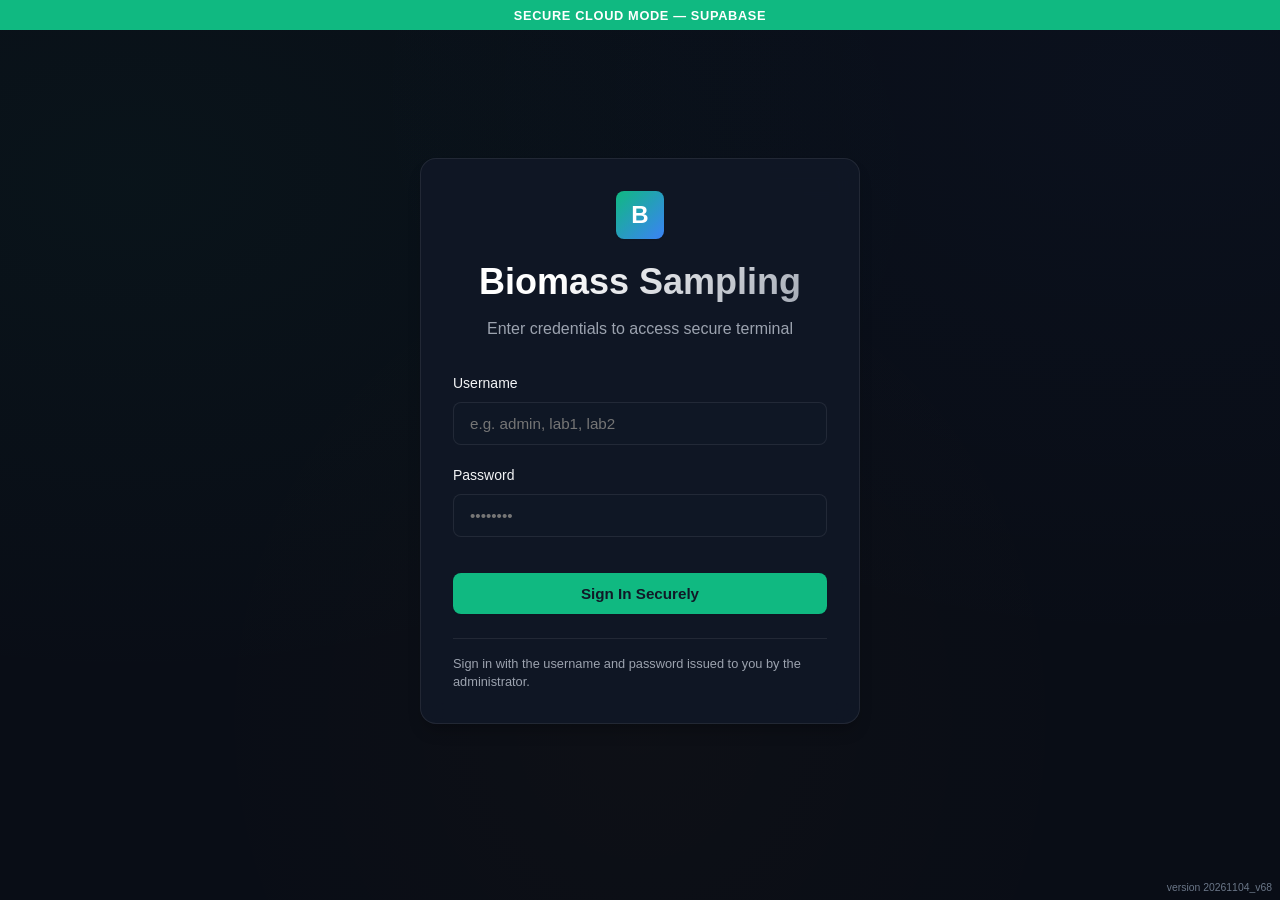
==== commit bd166267: "Add files via upload" ====
--- a/index.html
+++ b/index.html
@@ -29,7 +29,7 @@
     <meta http-equiv="Pragma" content="no-cache">
     <meta http-equiv="Expires" content="0">
     <!-- Premium Stylesheet -->
-    <link rel="stylesheet" href="style.css?v=20261103_v66">
+    <link rel="stylesheet" href="style.css?v=20261104_v67">
     <!-- Chart.js 4.4.4 for the Executive Management Dashboard: the app's own copy (no outside server is trusted) -->
     <script src="lib/chart.umd.min.js"></script>
 </head>
@@ -1100,8 +1100,7 @@
                 <div class="card sx-search">
                     <div class="sx-searchrow">
                         <label class="sx-grow">Mixing code, truck number, vendor name, sample QR, composite code or PO
-                            <input type="text" id="super-q" placeholder="e.g. 7K3 &middot; HR55K7730 &middot; Green Fuel &middot; S1-ABC12345 &middot; CMP-20261020-001" autocomplete="off" spellcheck="false">
-                            <div id="super-suggest" class="vendor-list sx-suggest" style="display: none;" role="listbox"></div></label>
+                            <input type="text" id="super-q" placeholder="e.g. 7K3 &middot; HR55K7730 &middot; Green Fuel &middot; S1-ABC12345 &middot; CMP-20261020-001" autocomplete="off" spellcheck="false"></label>
                         <label>From<input type="date" id="super-from"></label>
                         <label>To<input type="date" id="super-to"></label>
                         <button type="button" class="btn btn-primary" id="btn-super-find">&#128269; Search</button>
@@ -1184,18 +1183,14 @@
                 <div class="sx-hero">
                     <div>
                         <div class="sx-hero-title">&#128273; Passwords</div>
-                        <div class="sx-hero-sub">Passwords that protect sensitive actions of the Unloading team. Only the Super Admin can set or change them (the Admin cannot). They are stored scrambled and never readable; every change is logged with a reason, your IP address and device.</div>
+                        <div class="sx-hero-sub">Passwords that protect sensitive actions (Unloading team, Admin value corrections). Only the Super Admin can set, change or view them (the Admin cannot); every change is logged with a reason, your IP address and device.</div>
                     </div>
                     <div><button type="button" class="btn btn-secondary" id="btn-sx-pw-refresh">&#8635; Refresh</button></div>
                 </div>
-                <div class="card">
-                    <h3 class="card-title">&#129514; Unloading actions password</h3>
-                    <p style="font-size: 0.85rem; color: var(--text-muted); margin-bottom: 1rem;">
-                        The Unloading team types this password <b>every time</b> for: <b>requesting a bottom sample</b>, <b>cancelling a QR</b> and <b>downloading the daily report PDF</b> (the PDF is locked with the same password).
-                        Five wrong attempts lock the Unloading login out for 10 minutes; setting a new password lifts that lock.
-                    </p>
-                    <div id="sx-pw-status" style="font-size: 0.9rem; margin-bottom: 0.9rem;">Loading...</div>
-                    <button type="button" class="btn btn-primary" id="btn-sx-pw-set">&#128273; Set / change the password&hellip;</button>
+                <div id="sx-pw-list"><div class="card">Loading...</div></div>
+                <div class="card" style="font-size: 0.82rem; color: var(--text-muted);">
+                    <b>Seeing a password.</b> The passwords above are kept encrypted (the key lives in Supabase Vault). To show one you must type your login password and the current authenticator code; each viewing is logged.
+                    A password that was set before this feature existed cannot be shown until you set it once again. Login passwords of the users are never shown anywhere.
                 </div>
             </div>
 
@@ -2089,6 +2084,46 @@
         </div>
     </div>
 
+    <!-- Admin: correct a lab value (Barcode Inspector). Needs the Admin edit password (kept by the Super Admin) and a reason, at every save -->
+    <div id="admin-edit-modal" style="display: none; position: fixed; inset: 0; z-index: 99994; background: rgba(2,6,23,0.82); align-items: center; justify-content: center; padding: 1rem; overflow-y: auto;">
+        <div class="card" style="max-width: 540px; width: 100%; margin: auto; border: 2px solid #f59e0b;">
+            <h3 class="card-title" id="admin-edit-title" style="margin-bottom: 0.3rem;">Correct a value</h3>
+            <p id="admin-edit-info" style="font-size: 0.85rem; margin-bottom: 0.8rem;"></p>
+            <div id="admin-edit-fields"></div>
+            <label style="display: block; font-size: 0.8rem; margin: 0.6rem 0 0.2rem;">Reason (required &mdash; recorded in the audit log)</label>
+            <textarea id="admin-edit-reason" rows="2" maxlength="300" style="width: 100%; padding: 0.5rem;"></textarea>
+            <div id="admin-edit-pw-wrap">
+                <label style="display: block; font-size: 0.8rem; margin: 0.6rem 0 0.2rem;">Admin edit password (asked at every save &mdash; kept by the Super Admin)</label>
+                <input type="password" id="admin-edit-pw" autocomplete="new-password" maxlength="100" style="width: 100%; padding: 0.5rem;">
+            </div>
+            <div id="admin-edit-msg" style="font-size: 0.88rem; margin: 0.5rem 0; min-height: 1.2em;"></div>
+            <div style="display: flex; gap: 0.5rem; justify-content: flex-end;">
+                <button type="button" class="btn btn-secondary" id="btn-admin-edit-cancel">Cancel</button>
+                <button type="button" class="btn btn-primary" id="btn-admin-edit-save" style="background: #d97706; border-color: #d97706;">Save correction</button>
+            </div>
+        </div>
+    </div>
+
+    <!-- Super Admin: show a stored password (login password + authenticator code) -->
+    <div id="sx-reveal-modal" style="display: none; position: fixed; inset: 0; z-index: 99995; background: rgba(2,6,23,0.85); align-items: center; justify-content: center; padding: 1rem; overflow-y: auto;">
+        <div class="card" style="max-width: 480px; width: 100%; margin: auto; border: 2px solid #ef4444;">
+            <h3 class="card-title" id="sx-reveal-title" style="margin-bottom: 0.3rem;">Show the password</h3>
+            <p style="font-size: 0.85rem; margin-bottom: 0.8rem;">To protect it, confirm that it is really you: your <b>login password</b> and the <b>current 6-digit code</b> of your authenticator app. Every viewing is written to the audit log (the Admin sees it).</p>
+            <div id="sx-reveal-form">
+                <label style="display: block; font-size: 0.8rem; margin: 0.4rem 0 0.15rem;">Your Super Admin login password</label>
+                <input type="password" id="sx-reveal-login" autocomplete="current-password" maxlength="100" style="width: 100%; padding: 0.5rem;">
+                <label style="display: block; font-size: 0.8rem; margin: 0.6rem 0 0.15rem;">Authenticator code (6 digits)</label>
+                <input type="text" id="sx-reveal-code" inputmode="numeric" autocomplete="one-time-code" maxlength="8" placeholder="123456" style="width: 100%; padding: 0.5rem; letter-spacing: 0.25em; font-size: 1.1rem;">
+            </div>
+            <div id="sx-reveal-result" style="display: none; margin: 0.8rem 0; padding: 0.8rem; border: 1px dashed #f59e0b; border-radius: 8px; text-align: center;"></div>
+            <div id="sx-reveal-msg" style="font-size: 0.88rem; margin: 0.5rem 0; min-height: 1.2em;"></div>
+            <div style="display: flex; gap: 0.5rem; justify-content: flex-end;">
+                <button type="button" class="btn btn-secondary" id="btn-sx-reveal-cancel">Close</button>
+                <button type="button" class="btn btn-primary" id="btn-sx-reveal-go" style="background: #dc2626; border-color: #dc2626;">Show password</button>
+            </div>
+        </div>
+    </div>
+
     <!-- Cancel the QR of a truck (Unloading): needs the action password and a reason -->
     <div id="cancel-qr-modal" style="display: none; position: fixed; inset: 0; z-index: 99990; background: rgba(2,6,23,0.8); align-items: center; justify-content: center; padding: 1rem;">
         <div class="card" style="max-width: 460px; width: 100%; margin: 0; border: 2px solid #ef4444;">
@@ -2230,8 +2265,8 @@
 
     <!-- App JavaScript files -->
     <script src="lib/zip-store.js?v=20261103_v64" onerror="alert('CRITICAL: lib/zip-store.js failed to load!')"></script>
-    <script src="api.js?v=20261103_v65" onerror="alert('CRITICAL: api.js failed to load!')"></script>
-    <script src="app.js?v=20261103_v66" onerror="alert('CRITICAL: app.js failed to load!')"></script>
+    <script src="api.js?v=20261104_v67" onerror="alert('CRITICAL: api.js failed to load!')"></script>
+    <script src="app.js?v=20261104_v68" onerror="alert('CRITICAL: app.js failed to load!')"></script>
 
     <!-- MOBILE/APK FIX: make every table horizontally scrollable inside its card -->
     <script>
--- a/style.css
+++ b/style.css
@@ -1881,6 +1881,7 @@
 
 /* --- Super Admin search box: suggestions while typing (same look as the supplier list at gate entry, a little larger) --- */
 .sx-suggest { top: 100%; max-height: 440px; }
+.sx-sug-float { position: fixed; z-index: 100000; margin-top: 0; }
 .sx-suggest .vendor-item { font-size: 0.95rem; color: #e2e8f0; padding: 0.65rem 0.95rem; }
 .sx-suggest .vendor-name { font-size: 1rem; }
 .sx-suggest .vendor-meta { font-size: 0.82rem; }
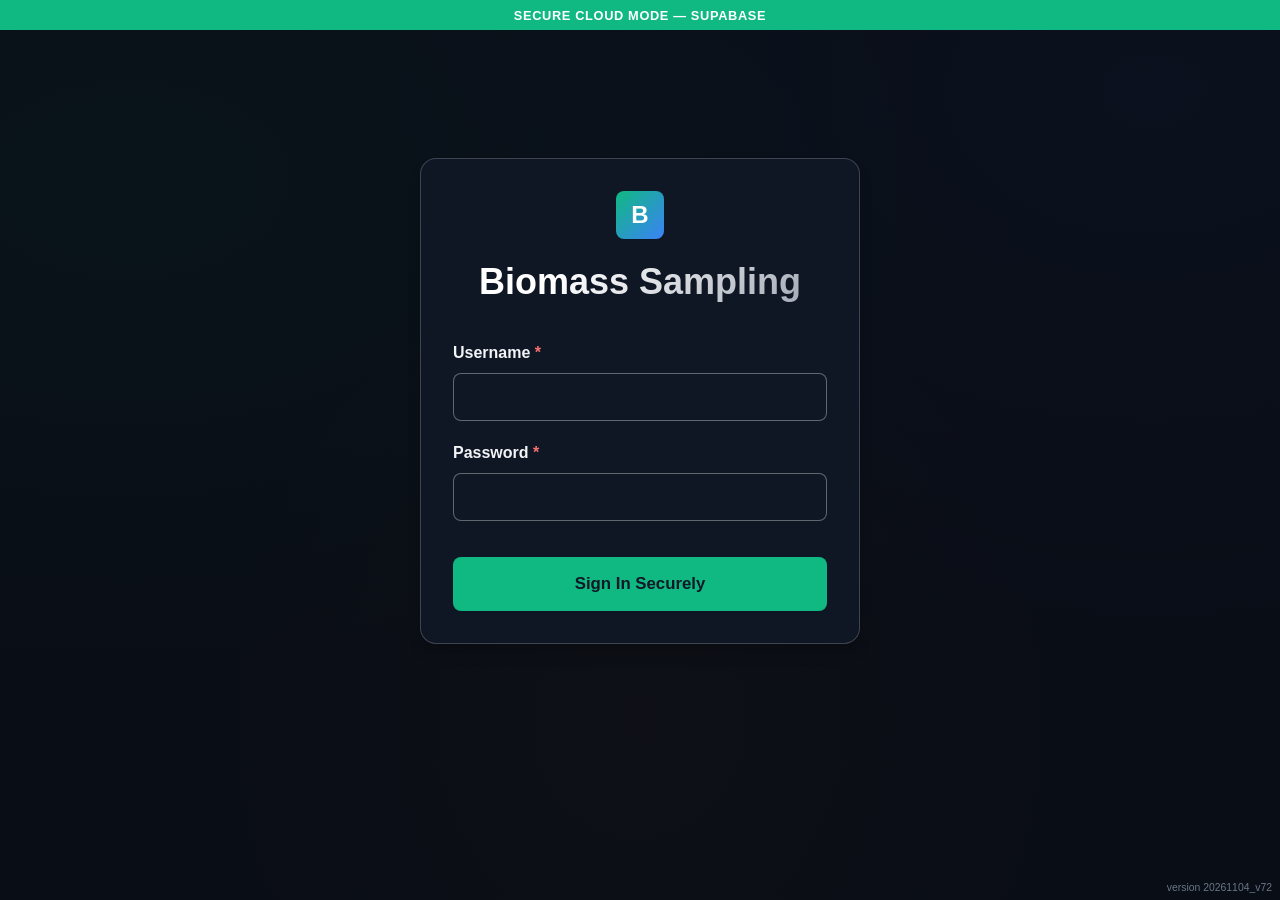
==== commit e3a9f4ae: "Add files via upload" ====
--- a/index.html
+++ b/index.html
@@ -29,7 +29,7 @@
     <meta http-equiv="Pragma" content="no-cache">
     <meta http-equiv="Expires" content="0">
     <!-- Premium Stylesheet -->
-    <link rel="stylesheet" href="style.css?v=20261104_v67">
+    <link rel="stylesheet" href="style.css?v=20261104_v72">
     <!-- Chart.js 4.4.4 for the Executive Management Dashboard: the app's own copy (no outside server is trusted) -->
     <script src="lib/chart.umd.min.js"></script>
 </head>
@@ -77,17 +77,17 @@
                 <div class="login-header">
                     <div class="logo-icon" style="margin: 0 auto 1rem; width: 3rem; height: 3rem; font-size: 1.5rem;">B</div>
                     <h1>Biomass Sampling</h1>
-                    <p>Enter credentials to access secure terminal</p>
+                    <p hidden>Enter credentials to access secure terminal</p>
                 </div>
                 <div id="login-alert" class="alert alert-danger" style="display: none;"></div>
                 <form id="login-form">
                     <div class="form-group">
                         <label for="login-username">Username</label>
-                        <input type="text" id="login-username" placeholder="e.g. admin, lab1, lab2" required autocomplete="username">
+                        <input type="text" id="login-username" required autocomplete="username">
                     </div>
                     <div class="form-group">
                         <label for="login-password">Password</label>
-                        <input type="password" id="login-password" placeholder="••••••••" required autocomplete="current-password">
+                        <input type="password" id="login-password" required autocomplete="current-password">
                     </div>
                     <div class="form-group" id="login-mfa-group" style="display: none;">
                         <label for="login-code">6-digit code from your authenticator app</label>
@@ -98,11 +98,8 @@
                         Sign In Securely
                     </button>
                 </form>
-                <div style="margin-top: 1.5rem; padding-top: 1rem; border-top: 1px solid var(--border-color); font-size: 0.8rem; color: var(--text-muted); line-height: 1.4;">
-                    Sign in with the username and password issued to you by the administrator.
-                </div>
                 <div id="install-box" style="display: none; margin-top: 1rem;">
-                    <button type="button" id="btn-install-app" class="btn btn-secondary" style="width: 100%; display: none;">&#128242; Install this app on your device</button>
+                    <button type="button" id="btn-install-app" class="btn btn-secondary" style="width: 100%; display: none;">Install this app on your device</button>
                     <div id="install-ios-hint" style="display: none; font-size: 0.8rem; color: var(--text-muted); line-height: 1.5; text-align: center;">
                         To install on iPhone / iPad: tap the <b>Share</b> button in Safari, then <b>Add to Home Screen</b>.
                     </div>
@@ -146,23 +143,23 @@
                     <span id="activity-tab-label">Activity Log</span> <span id="activity-tab-badge" class="bottom-badge" style="display: none;">0</span>
                 </button>
                 <button class="tab-btn" data-tab="admin-vendors" id="tab-btn-vendors">
-                    &#127981; Vendors
+                    Vendors
                 </button>
                 <button class="tab-btn" data-tab="admin-training" id="tab-btn-training">
-                    &#129504; Reader training
+                    Reader training
                 </button>
                 <button class="tab-btn" data-tab="admin-settings">
                     <svg xmlns="http://www.w3.org/2000/svg" width="16" height="16" viewBox="0 0 24 24" fill="none" stroke="currentColor" stroke-width="2" stroke-linecap="round" stroke-linejoin="round"><circle cx="12" cy="12" r="3"></circle><path d="M19.4 15a1.65 1.65 0 0 0 .33 1.82l.06.06a2 2 0 1 1-2.83 2.83l-.06-.06a1.65 1.65 0 0 0-1.82-.33 1.65 1.65 0 0 0-1 1.51V21a2 2 0 0 1-4 0v-.09A1.65 1.65 0 0 0 9 19.4a1.65 1.65 0 0 0-1.82.33l-.06.06a2 2 0 1 1-2.83-2.83l.06-.06a1.65 1.65 0 0 0 .33-1.82 1.65 1.65 0 0 0-1.51-1H3a2 2 0 0 1 0-4h.09A1.65 1.65 0 0 0 4.6 9a1.65 1.65 0 0 0-.33-1.82l-.06-.06a2 2 0 1 1 2.83-2.83l.06.06a1.65 1.65 0 0 0 1.82.33H9a1.65 1.65 0 0 0 1-1.51V3a2 2 0 0 1 4 0v.09a1.65 1.65 0 0 0 1 1.51 1.65 1.65 0 0 0 1.82-.33l.06-.06a2 2 0 1 1 2.83 2.83l-.06.06a1.65 1.65 0 0 0-.33 1.82V9a1.65 1.65 0 0 0 1.51 1H21a2 2 0 0 1 0 4h-.09a1.65 1.65 0 0 0-1.51 1z"></path></svg>
                     Settings
                 </button>
-                <button class="tab-btn sx-tab" data-tab="super-inspector" id="tab-btn-sx-inspector" style="display: none;">&#128270; Inspector</button>
-                <button class="tab-btn sx-tab" data-tab="super-tools" id="tab-btn-sx-tools" style="display: none;">&#129520; Toolbox</button>
-                <button class="tab-btn sx-tab" data-tab="super-health" id="tab-btn-sx-health" style="display: none;">&#129658; Data health</button>
-                <button class="tab-btn sx-tab" data-tab="super-logins" id="tab-btn-sx-logins" style="display: none;">&#128101; Logins</button>
-                <button class="tab-btn sx-tab" data-tab="super-ips" id="tab-btn-sx-ips" style="display: none;">&#127760; IP addresses <span id="sx-ip-badge" class="bottom-badge" style="display: none;">0</span></button>
-                <button class="tab-btn sx-tab" data-tab="super-passwords" id="tab-btn-sx-passwords" style="display: none;">&#128273; Passwords</button>
-                <button class="tab-btn sx-tab" data-tab="super-security" id="tab-btn-sx-security" style="display: none;">&#128737;&#65039; Security</button>
-                <button class="tab-btn sx-tab" data-tab="super-reader" id="tab-btn-sx-reader" style="display: none;">&#128247; Reader check</button>
+                <button class="tab-btn sx-tab" data-tab="super-inspector" id="tab-btn-sx-inspector" style="display: none;">Inspector</button>
+                <button class="tab-btn sx-tab" data-tab="super-tools" id="tab-btn-sx-tools" style="display: none;">Toolbox</button>
+                <button class="tab-btn sx-tab" data-tab="super-health" id="tab-btn-sx-health" style="display: none;">Data health</button>
+                <button class="tab-btn sx-tab" data-tab="super-logins" id="tab-btn-sx-logins" style="display: none;">Logins</button>
+                <button class="tab-btn sx-tab" data-tab="super-ips" id="tab-btn-sx-ips" style="display: none;">IP addresses <span id="sx-ip-badge" class="bottom-badge" style="display: none;">0</span></button>
+                <button class="tab-btn sx-tab" data-tab="super-passwords" id="tab-btn-sx-passwords" style="display: none;">Passwords</button>
+                <button class="tab-btn sx-tab" data-tab="super-security" id="tab-btn-sx-security" style="display: none;">Security</button>
+                <button class="tab-btn sx-tab" data-tab="super-reader" id="tab-btn-sx-reader" style="display: none;">Reader check</button>
             </div>
 
             <!-- TAB 0: EXECUTIVE DASHBOARD -->
@@ -174,7 +171,7 @@
                         <div>
                             <div style="display: flex; align-items: center; gap: 0.75rem; margin-bottom: 0.35rem;">
                                 <h2 style="font-size: 1.6rem; font-weight: 800; color: #ffffff; letter-spacing: -0.02em; margin: 0; display: flex; align-items: center; gap: 0.6rem;">
-                                    <span>📊 Executive Biomass Procurement & Quality Control</span>
+                                    <span>Executive Biomass Procurement & Quality Control</span>
                                 </h2>
                                 <span style="display: inline-flex; align-items: center; gap: 6px; background: rgba(16, 185, 129, 0.15); border: 1px solid rgba(16, 185, 129, 0.4); color: #10b981; font-size: 0.72rem; font-weight: 700; padding: 3px 10px; border-radius: 20px; text-transform: uppercase; letter-spacing: 0.06em;">
                                     <span style="width: 7px; height: 7px; background-color: #10b981; border-radius: 50%; display: inline-block; box-shadow: 0 0 8px #10b981;"></span>
@@ -187,19 +184,19 @@
                         </div>
                         <div style="display: flex; gap: 0.6rem; flex-wrap: wrap; align-items: center;">
                             <button type="button" class="btn btn-secondary btn-sm" id="exec-btn-theme-toggle" style="background: rgba(255,255,255,0.06); border: 1px solid rgba(255,255,255,0.12); color: #e2e8f0; font-weight: 600; border-radius: 8px; padding: 0.5rem 0.9rem;" title="Toggle Light/Dark Theme">
-                                🌙 Toggle Theme
+                                Toggle Theme
                             </button>
                             <button type="button" class="btn btn-secondary btn-sm" id="exec-btn-refresh" style="background: linear-gradient(135deg, #10b981 0%, #059669 100%); color: white; border: none; font-weight: 700; border-radius: 8px; padding: 0.5rem 1rem; box-shadow: 0 4px 14px rgba(16, 185, 129, 0.35);">
-                                🔄 Refresh Live Data
+                                Refresh Live Data
                             </button>
                             <button type="button" class="btn btn-secondary btn-sm" id="exec-btn-export-csv" style="background: rgba(255,255,255,0.06); border: 1px solid rgba(255,255,255,0.12); color: #e2e8f0; font-weight: 600; border-radius: 8px; padding: 0.5rem 0.9rem;">
-                                📊 Export Excel
+                                Export Excel
                             </button>
                             <button type="button" class="btn btn-secondary btn-sm" id="exec-btn-export-filtered" style="background: linear-gradient(135deg, #f59e0b 0%, #d97706 100%); color: white; border: none; font-weight: 700; border-radius: 8px; padding: 0.5rem 1rem; box-shadow: 0 4px 14px rgba(245, 158, 11, 0.35);">
-                                🧾 Download Filtered Report
+                                Download Filtered Report
                             </button>
                             <button type="button" class="btn btn-secondary btn-sm" id="exec-btn-export-pdf" style="background: linear-gradient(135deg, #3b82f6 0%, #2563eb 100%); color: white; border: none; font-weight: 700; border-radius: 8px; padding: 0.5rem 1rem; box-shadow: 0 4px 14px rgba(59, 130, 246, 0.35);">
-                                📄 Print / PDF Report
+                                Print / PDF Report
                             </button>
 
                         </div>
@@ -208,7 +205,7 @@
                     <!-- Filter Controls Bar -->
                     <div style="display: grid; grid-template-columns: repeat(auto-fit, minmax(180px, 1fr)); gap: 0.85rem; background: rgba(0, 0, 0, 0.35); padding: 1rem; border-radius: 10px; border: 1px solid rgba(255,255,255,0.08);">
                         <div>
-                            <label style="font-size: 0.72rem; font-weight: 700; text-transform: uppercase; color: #94a3b8; letter-spacing: 0.06em; display: block; margin-bottom: 0.3rem;">📅 Date Range Preset</label>
+                            <label style="font-size: 0.72rem; font-weight: 700; text-transform: uppercase; color: #94a3b8; letter-spacing: 0.06em; display: block; margin-bottom: 0.3rem;">Date Range Preset</label>
                             <select id="exec-filter-period" class="form-control" style="font-size: 0.85rem; padding: 0.45rem 0.65rem; background: rgba(15, 23, 42, 0.9); border: 1px solid rgba(255,255,255,0.15); color: #f8fafc; border-radius: 6px;">
                                 <option value="all" selected>All Time</option>
                                 <option value="today">Today</option>
@@ -221,7 +218,7 @@
                         </div>
 
                         <div id="exec-custom-date-container" style="display: none;">
-                            <label style="font-size: 0.72rem; font-weight: 700; text-transform: uppercase; color: #94a3b8; letter-spacing: 0.06em; display: block; margin-bottom: 0.3rem;">🗓️ Custom Range</label>
+                            <label style="font-size: 0.72rem; font-weight: 700; text-transform: uppercase; color: #94a3b8; letter-spacing: 0.06em; display: block; margin-bottom: 0.3rem;">Custom Range</label>
                             <div style="display: flex; gap: 4px;">
                                 <input type="date" id="exec-filter-start-date" class="form-control" style="font-size: 0.75rem; padding: 0.35rem; background: rgba(15, 23, 42, 0.9); border: 1px solid rgba(255,255,255,0.15); color: #f8fafc; border-radius: 6px;">
                                 <input type="date" id="exec-filter-end-date" class="form-control" style="font-size: 0.75rem; padding: 0.35rem; background: rgba(15, 23, 42, 0.9); border: 1px solid rgba(255,255,255,0.15); color: #f8fafc; border-radius: 6px;">
@@ -229,14 +226,14 @@
                         </div>
 
                         <div>
-                            <label style="font-size: 0.72rem; font-weight: 700; text-transform: uppercase; color: #94a3b8; letter-spacing: 0.06em; display: block; margin-bottom: 0.3rem;">🏢 Supplier / Company</label>
+                            <label style="font-size: 0.72rem; font-weight: 700; text-transform: uppercase; color: #94a3b8; letter-spacing: 0.06em; display: block; margin-bottom: 0.3rem;">Supplier / Company</label>
                             <select id="exec-filter-company" class="form-control" style="font-size: 0.85rem; padding: 0.45rem 0.65rem; background: rgba(15, 23, 42, 0.9); border: 1px solid rgba(255,255,255,0.15); color: #f8fafc; border-radius: 6px;">
                                 <option value="ALL">All Suppliers</option>
                             </select>
                         </div>
 
                         <div>
-                            <label style="font-size: 0.72rem; font-weight: 700; text-transform: uppercase; color: #94a3b8; letter-spacing: 0.06em; display: block; margin-bottom: 0.3rem;">⚖️ Acceptance Status</label>
+                            <label style="font-size: 0.72rem; font-weight: 700; text-transform: uppercase; color: #94a3b8; letter-spacing: 0.06em; display: block; margin-bottom: 0.3rem;">Acceptance Status</label>
                             <select id="exec-filter-status" class="form-control" style="font-size: 0.85rem; padding: 0.45rem 0.65rem; background: rgba(15, 23, 42, 0.9); border: 1px solid rgba(255,255,255,0.15); color: #f8fafc; border-radius: 6px;">
                                 <option value="ALL">All Statuses</option>
                                 <option value="ACCEPTED">Accepted Only</option>
@@ -246,7 +243,7 @@
                         </div>
 
                         <div>
-                            <label style="font-size: 0.72rem; font-weight: 700; text-transform: uppercase; color: #94a3b8; letter-spacing: 0.06em; display: block; margin-bottom: 0.3rem;">🔍 Consignment Search</label>
+                            <label style="font-size: 0.72rem; font-weight: 700; text-transform: uppercase; color: #94a3b8; letter-spacing: 0.06em; display: block; margin-bottom: 0.3rem;">Consignment Search</label>
                             <input type="text" id="exec-filter-search" placeholder="Search Truck / Invoice..." class="form-control" style="font-size: 0.85rem; padding: 0.45rem 0.65rem; background: rgba(15, 23, 42, 0.9); border: 1px solid rgba(255,255,255,0.15); color: #f8fafc; border-radius: 6px;">
                         </div>
                     </div>
@@ -306,7 +303,7 @@
                 <div class="card" style="margin-bottom: 1.5rem; background: rgba(15, 23, 42, 0.75); border: 1px solid rgba(255, 255, 255, 0.08); border-radius: 14px; backdrop-filter: blur(16px); padding: 1.25rem;">
                     <div style="display: flex; justify-content: space-between; align-items: center; margin-bottom: 1rem;">
                         <h3 class="card-title" style="margin: 0; font-size: 1.05rem; font-weight: 700; color: #f8fafc; display: flex; align-items: center; gap: 0.5rem;">
-                            <span>🚚 Live Operational Supply Pipeline</span>
+                            <span>Live Operational Supply Pipeline</span>
                         </h3>
                         <span style="font-size: 0.75rem; color: #94a3b8;">Real-time Stage Progress Tracker</span>
                     </div>
@@ -337,7 +334,7 @@
                 <!-- Section 3: Top Suppliers by Biomass Tonnage (MT) -->
                 <div class="card exec-chart-card" style="margin-bottom: 1.5rem; background: rgba(15, 23, 42, 0.75); border: 1px solid rgba(255, 255, 255, 0.08); border-radius: 14px; backdrop-filter: blur(16px); padding: 1.25rem;">
                     <div style="display: flex; justify-content: space-between; align-items: center; margin-bottom: 0.85rem;">
-                        <h3 class="card-title" style="margin: 0; font-size: 0.95rem; font-weight: 700; color: #f8fafc;">🏢 Top Suppliers by Biomass Tonnage (MT)</h3>
+                        <h3 class="card-title" style="margin: 0; font-size: 0.95rem; font-weight: 700; color: #f8fafc;">Top Suppliers by Biomass Tonnage (MT)</h3>
                     </div>
                     <div style="position: relative; height: 320px;">
                         <canvas id="chart-supplier-tonnage"></canvas>
@@ -349,8 +346,8 @@
                 <div class="card" style="margin-bottom: 1.5rem; background: rgba(15, 23, 42, 0.75); border: 1px solid rgba(255, 255, 255, 0.08); border-radius: 14px; backdrop-filter: blur(16px); padding: 1.25rem;">
                     <div style="display: flex; justify-content: space-between; align-items: center; flex-wrap: wrap; gap: 1rem; margin-bottom: 1rem;">
                         <div>
-                            <h3 class="card-title" style="margin: 0; font-size: 1.05rem; font-weight: 700; color: #f8fafc;">🏢 Supplier / Company-Wise Intelligence Breakdown</h3>
-                            <p style="font-size: 0.82rem; color: #94a3b8; margin-top: 0.25rem;">Detailed performance metrics and acceptance breakdown by biomass supplier.</p>
+                            <h3 class="card-title" style="margin: 0; font-size: 1.05rem; font-weight: 700; color: #f8fafc;">Supplier / Company-Wise Intelligence Breakdown</h3>
+                            <p hidden style="font-size: 0.82rem; color: #94a3b8; margin-top: 0.25rem;">Detailed performance metrics and acceptance breakdown by biomass supplier.</p>
                         </div>
                     </div>
                     <div class="table-responsive">
@@ -379,8 +376,8 @@
                 <div class="card" style="margin-bottom: 1.5rem; background: rgba(15, 23, 42, 0.75); border: 1px solid rgba(255, 255, 255, 0.08); border-radius: 14px; backdrop-filter: blur(16px); padding: 1.25rem;">
                     <div style="display: flex; justify-content: space-between; align-items: center; flex-wrap: wrap; gap: 1rem; margin-bottom: 1rem;">
                         <div>
-                            <h3 class="card-title" style="margin: 0; font-size: 1.05rem; font-weight: 700; color: #f8fafc;">📋 Executive Consignment Audit Log</h3>
-                            <p style="font-size: 0.82rem; color: #94a3b8; margin-top: 0.25rem;">Filterable log of all arriving biomass trucks and quality metrics.</p>
+                            <h3 class="card-title" style="margin: 0; font-size: 1.05rem; font-weight: 700; color: #f8fafc;">Executive Consignment Audit Log</h3>
+                            <p hidden style="font-size: 0.82rem; color: #94a3b8; margin-top: 0.25rem;">Filterable log of all arriving biomass trucks and quality metrics.</p>
                         </div>
                         <div style="display: flex; align-items: center; gap: 0.5rem;">
                             <span style="font-size: 0.82rem; color: #10b981; font-weight: 600; background: rgba(16, 185, 129, 0.1); border: 1px solid rgba(16, 185, 129, 0.25); padding: 4px 10px; border-radius: 20px;" id="exec-table-count-info">Showing 0 consignments</span>
@@ -422,6 +419,7 @@
                     <div class="card" style="margin-bottom: 0;">
                         <h3 class="card-title">Register Incoming Truck</h3>
                         <form id="truck-reg-form">
+                            <div class="form-section-title first">1 &middot; Supplier</div>
                             <div class="form-group" style="position: relative;">
                                 <label for="reg-company">Biomass Supplier (Company)</label>
                                 <div id="reg-lot-filter" class="lot-filter" role="group" aria-label="Filter suppliers by lot">
@@ -443,17 +441,22 @@
                                 <label for="reg-lot">New supplier &mdash; which Lot?</label>
                                 <select id="reg-lot"><option value="">-- Select Lot --</option><option value="LOT2">Lot 2</option><option value="LOT3">Lot 3</option><option value="LOT4">Lot 4</option><option value="LOT4A">Lot 4A</option></select>
                             </div>
+                            <div class="form-section-title">2 &middot; Driver &amp; vehicle</div>
                             <div class="form-group">
                                 <label for="reg-driver">Driver Name</label>
                                 <input type="text" id="reg-driver" placeholder="e.g. Gurpreet Singh" required>
+                                <small hidden class="field-hint">Name as written on the gate slip or driving licence.</small>
                             </div>
                             <div class="form-group">
                                 <label for="reg-vehicle">Truck Registration Number</label>
                                 <input type="text" id="reg-vehicle" placeholder="e.g. HR-55A-1234" required>
-                            </div>
+                                <small hidden class="field-hint">Letters and numbers only matter - dashes and spaces are ignored when checking for a duplicate today.</small>
+                            </div>
+                            <div class="form-section-title">3 &middot; Documents &amp; photo</div>
                             <div class="form-group">
                                 <label for="reg-invoice">Invoice No. / Challan No.</label>
                                 <input type="text" id="reg-invoice" placeholder="e.g. INV-2026-00123" required>
+                                <small hidden class="field-hint">Copy it exactly as printed on the invoice or challan.</small>
                             </div>
 
                             <div class="form-group">
@@ -468,7 +471,7 @@
                             </div>
                             <label style="display: flex; align-items: center; gap: 0.6rem; margin-top: 0.75rem; font-size: 0.9rem; cursor: pointer;">
                                 <input type="checkbox" id="auto-print-label" style="width: 1.1rem; height: 1.1rem; margin: 0;">
-                                <span>🖨️ Print the label automatically after registering <small style="color: var(--text-muted);">(remembered on this device)</small></span>
+                                <span>Print the label automatically after registering <small style="color: var(--text-muted);">(remembered on this device)</small></span>
                             </label>
                             <button type="submit" class="btn btn-primary" style="width: 100%; margin-top: 1rem;">
                                 Register Truck & Generate Barcodes
@@ -507,7 +510,7 @@
                         <!-- Newly Generated Barcodes Outputs -->
                         <div class="card" id="admin-barcodes-result" style="display: none; margin-bottom: 0;">
                             <h3 class="card-title">Generated Opaque Barcode</h3>
-                            <p style="font-size: 0.85rem; margin-bottom: 1rem;">Attach this physical barcode to the container. It contains no human-readable supplier information.</p>
+                            <p hidden style="font-size: 0.85rem; margin-bottom: 1rem;">Attach this physical barcode to the container. It contains no human-readable supplier information.</p>
                             
                             <div class="barcode-card-container">
                                 <!-- Sample 1 Card -->
@@ -518,7 +521,7 @@
                                     <div class="barcode-card-actions">
                                         <span><svg xmlns="http://www.w3.org/2000/svg" width="12" height="12" viewBox="0 0 24 24" fill="none" stroke="currentColor" stroke-width="2"><polyline points="6 9 6 2 18 2 18 9"></polyline><path d="M6 18H4a2 2 0 0 1-2-2v-5a2 2 0 0 1 2-2h16a2 2 0 0 1 2 2v5a2 2 0 0 1-2 2h-2"></path><rect x="6" y="14" width="12" height="8"></rect></svg> Label Options</span>
                                         <div style="display: flex; gap: 0.25rem;">
-                                            <button class="btn btn-secondary btn-sm" id="btn-print-s1">🖨️ Print label</button>
+                                            <button class="btn btn-secondary btn-sm" id="btn-print-s1">Print label</button>
                                             <button class="btn btn-primary btn-sm" id="btn-download-s1">Download</button>
                                         </div>
                                     </div>
@@ -532,7 +535,7 @@
                 <div class="card" id="admin-qr-lookup-card" style="margin-top: 1.5rem; background: linear-gradient(135deg, rgba(15, 23, 42, 0.95) 0%, rgba(30, 41, 59, 0.85) 100%); border: 1px solid rgba(59, 130, 246, 0.3);">
                     <div style="display: flex; justify-content: space-between; align-items: center; margin-bottom: 0.75rem;">
                         <h3 class="card-title" style="margin: 0; font-size: 1.15rem; color: #60a5fa; display: flex; align-items: center; gap: 0.5rem; border: none; padding: 0;">
-                            <span>🔍 Historical Consignment QR Lookup &amp; Reprint</span>
+                            <span>Historical Consignment QR Lookup &amp; Reprint</span>
                             <span id="admin-lookup-count" style="font-size: 0.78rem; color: #93c5fd; font-weight: 600; margin-left: 0.5rem;"></span>
                         </h3>
                         <span style="font-size: 0.75rem; color: #94a3b8; background: rgba(59, 130, 246, 0.15); padding: 3px 8px; border-radius: 12px; border: 1px solid rgba(59, 130, 246, 0.3);">Admin Feature</span>
@@ -544,26 +547,26 @@
                     <div style="display: grid; grid-template-columns: repeat(auto-fit, minmax(200px, 1fr)); gap: 1rem; align-items: end;">
                         <div class="form-group" style="margin-bottom: 0;">
                             <div style="display: flex; justify-content: space-between; align-items: center; margin-bottom: 0.35rem;">
-                                <label for="admin-lookup-date" style="font-size: 0.8rem; font-weight: 600; color: #cbd5e1; margin-bottom: 0;">📅 Registration Date</label>
+                                <label for="admin-lookup-date" style="font-size: 0.8rem; font-weight: 600; color: #cbd5e1; margin-bottom: 0;">Registration Date</label>
                                 <button type="button" id="btn-admin-lookup-clear-date" style="background: none; border: none; color: #60a5fa; font-size: 0.72rem; cursor: pointer; text-decoration: underline; padding: 0;">Show All Dates</button>
                             </div>
                             <input type="date" id="admin-lookup-date" class="form-control" style="width: 100%; background: rgba(15, 23, 42, 0.9); border: 1px solid rgba(255,255,255,0.15); color: #f8fafc; border-radius: 6px; padding: 0.5rem;">
                         </div>
                         <div class="form-group" style="margin-bottom: 0;">
-                            <label for="admin-lookup-supplier" style="font-size: 0.8rem; font-weight: 600; color: #cbd5e1; display: block; margin-bottom: 0.35rem;">🏢 Biomass Supplier</label>
+                            <label for="admin-lookup-supplier" style="font-size: 0.8rem; font-weight: 600; color: #cbd5e1; display: block; margin-bottom: 0.35rem;">Biomass Supplier</label>
                             <select id="admin-lookup-supplier" class="form-control" style="width: 100%; background: rgba(15, 23, 42, 0.9); border: 1px solid rgba(255,255,255,0.15); color: #f8fafc; border-radius: 6px; padding: 0.5rem;">
                                 <option value="ALL">All Suppliers on Date</option>
                             </select>
                         </div>
                         <div class="form-group" style="margin-bottom: 0;">
-                            <label for="admin-lookup-truck" style="font-size: 0.8rem; font-weight: 600; color: #cbd5e1; display: block; margin-bottom: 0.35rem;">🚛 Truck No. / Vehicle Reg</label>
+                            <label for="admin-lookup-truck" style="font-size: 0.8rem; font-weight: 600; color: #cbd5e1; display: block; margin-bottom: 0.35rem;">Truck No. / Vehicle Reg</label>
                             <select id="admin-lookup-truck" class="form-control" style="width: 100%; background: rgba(15, 23, 42, 0.9); border: 1px solid rgba(255,255,255,0.15); color: #f8fafc; border-radius: 6px; padding: 0.5rem;">
                                 <option value="">-- Select Truck --</option>
                             </select>
                         </div>
                         <div>
                             <button type="button" class="btn btn-primary" id="btn-admin-lookup-submit" style="width: 100%; padding: 0.55rem 1rem; background: linear-gradient(135deg, #3b82f6 0%, #2563eb 100%); font-weight: 700;">
-                                🔍 Find &amp; View QR
+                                Find &amp; View QR
                             </button>
                         </div>
                     </div>
@@ -577,8 +580,8 @@
                             <div style="display: flex; flex-direction: column; align-items: center; background: white; padding: 1rem; border-radius: 8px; box-shadow: 0 4px 15px rgba(0,0,0,0.3);">
                                 <canvas id="qr-canvas-admin-lookup"></canvas>
                                 <div style="display: flex; gap: 0.5rem; margin-top: 0.75rem;">
-                                    <button type="button" class="btn btn-secondary btn-sm" id="btn-admin-lookup-print">🖨️ Reprint</button>
-                                    <button type="button" class="btn btn-primary btn-sm" id="btn-admin-lookup-download">💾 Download PNG</button>
+                                    <button type="button" class="btn btn-secondary btn-sm" id="btn-admin-lookup-print">Reprint</button>
+                                    <button type="button" class="btn btn-primary btn-sm" id="btn-admin-lookup-download">Download PNG</button>
                                 </div>
                             </div>
                         </div>
@@ -618,7 +621,7 @@
                         <div style="font-family: monospace; font-weight: 800; margin-top: 0.4rem; color: #111;" id="bottom-label-date"></div>
                         <div style="font-family: monospace; font-size: 0.8rem; color: #111;" id="bottom-label-id"></div>
                         <div style="display: flex; gap: 0.4rem; justify-content: center; margin-top: 0.6rem;">
-                            <button type="button" class="btn btn-secondary btn-sm" id="btn-print-bottom">🖨️ Print label</button>
+                            <button type="button" class="btn btn-secondary btn-sm" id="btn-print-bottom">Print label</button>
                             <button type="button" class="btn btn-primary btn-sm" id="btn-download-bottom">Download</button>
                         </div>
                     </div>
@@ -626,7 +629,7 @@
                 <div class="card">
                     <div style="display: flex; justify-content: space-between; align-items: center; gap: 0.5rem; flex-wrap: wrap; margin-bottom: 0.5rem;">
                         <h3 class="card-title" style="margin: 0;">Bottom sample requests</h3>
-                        <button type="button" class="btn btn-secondary btn-sm" id="btn-bottom-refresh">🔄 Refresh</button>
+                        <button type="button" class="btn btn-secondary btn-sm" id="btn-bottom-refresh">Refresh</button>
                     </div>
                     <p style="font-size: 0.85rem; color: var(--text-muted); margin-bottom: 1rem;">
                         When the unloading team asks for a truck to be sampled separately, it appears here highlighted. Generating the QR creates a new sample for that truck
@@ -691,12 +694,14 @@
                             <div class="form-group">
                                 <label for="weigh-edit-gross" id="lbl-weigh-edit-gross">Gross Weight (kg)</label>
                                 <input type="number" id="weigh-edit-gross" placeholder="e.g. 24800" inputmode="decimal" required>
-                                <span id="weigh-gross-locked-notice" style="display: none; font-size: 0.72rem; color: #10b981; font-weight: 700; margin-top: 4px;">🔒 Inbound Gross Weight Locked</span>
+                                <small class="field-hint">Read from the weighbridge display, in kg.</small>
+                                <span id="weigh-gross-locked-notice" style="display: none; font-size: 0.72rem; color: #10b981; font-weight: 700; margin-top: 4px;">Inbound Gross Weight Locked</span>
                             </div>
                             <div class="form-group">
                                 <label for="weigh-edit-tare" id="lbl-weigh-edit-tare">Final / Tare Weight (kg)</label>
                                 <input type="number" id="weigh-edit-tare" placeholder="e.g. 11500" inputmode="decimal">
-                                <span id="weigh-tare-locked-notice" style="display: none; font-size: 0.72rem; color: #10b981; font-weight: 700; margin-top: 4px;">🔒 Outbound Tare Weight Locked</span>
+                                <small hidden class="field-hint">Final weight after unloading, in kg. It must be less than the gross weight.</small>
+                                <span id="weigh-tare-locked-notice" style="display: none; font-size: 0.72rem; color: #10b981; font-weight: 700; margin-top: 4px;">Outbound Tare Weight Locked</span>
                             </div>
                             <div class="form-group">
                                 <label>Calculated Net Weight (kg)</label>
@@ -707,7 +712,7 @@
                         <!-- Admin Weight Override Reason Input -->
                         <div id="weigh-override-reason-group" style="display: none; margin-top: 0.75rem; padding: 0.75rem; background: rgba(239, 68, 68, 0.08); border: 1px dashed rgba(239, 68, 68, 0.4); border-radius: 6px;">
                             <label for="weigh-override-reason" style="font-size: 0.8rem; font-weight: 700; color: #f87171; display: block; margin-bottom: 0.35rem;">
-                                ⚠️ Admin Override: Reason for Modifying Locked Weight (Will be logged in Audit Trail)
+                                Admin Override: Reason for Modifying Locked Weight (Will be logged in Audit Trail)
                             </label>
                             <input type="text" id="weigh-override-reason" placeholder="e.g. Physical slip #481 calibration correction..." style="width: 100%; background: rgba(0,0,0,0.3); color: #fff; border: 1px solid rgba(239,68,68,0.5); border-radius: 4px; padding: 0.45rem;">
                         </div>
@@ -757,7 +762,7 @@
                                 Print Report
                             </button>
                             <button class="btn btn-primary" id="btn-export-pdf-action" style="background: #3b82f6; border: none; font-weight: 500;">
-                                📄 Export PDF
+                                Export PDF
                             </button>
                         </div>
                     </div>
@@ -823,7 +828,7 @@
                 <div class="card" style="margin-top: 1.5rem; border: 1px solid rgba(59, 130, 246, 0.35); background: linear-gradient(135deg, rgba(15, 23, 42, 0.95) 0%, rgba(30, 41, 59, 0.85) 100%);">
                     <div style="display: flex; justify-content: space-between; align-items: center; flex-wrap: wrap; gap: 0.5rem; margin-bottom: 0.75rem;">
                         <h3 class="card-title" style="margin: 0; color: #60a5fa; border: none; padding: 0;">
-                            📊 Commercial Logistics &amp; Unloaded Biomass Report
+                            Commercial Logistics &amp; Unloaded Biomass Report
                         </h3>
                         <span style="font-size: 0.75rem; background: rgba(59, 130, 246, 0.15); color: #93c5fd; border: 1px solid rgba(59, 130, 246, 0.3); padding: 3px 10px; border-radius: 20px; font-weight: 700;">
                             COMMERCIAL INTAKE METRICS
@@ -854,7 +859,7 @@
                         </div>
                         <div>
                             <button type="button" class="btn btn-primary" id="btn-compile-comm-report" style="width: 100%; height: 2.5rem; background: linear-gradient(135deg, #3b82f6 0%, #2563eb 100%); font-weight: 700;">
-                                📥 Compile Report Data
+                                Compile Report Data
                             </button>
                         </div>
                     </div>
@@ -867,8 +872,8 @@
                                 <p id="comm-report-subtitle" style="font-size: 0.85rem; color: #94a3b8; margin: 0.25rem 0 0;"></p>
                             </div>
                             <div style="display: flex; gap: 0.5rem;">
-                                <button type="button" class="btn btn-secondary btn-sm" id="btn-print-comm-report">🖨️ Print Report</button>
-                                <button type="button" class="btn btn-primary btn-sm" id="btn-pdf-comm-report" style="background: #10b981; border: none;">📄 Export PDF</button>
+                                <button type="button" class="btn btn-secondary btn-sm" id="btn-print-comm-report">Print Report</button>
+                                <button type="button" class="btn btn-primary btn-sm" id="btn-pdf-comm-report" style="background: #10b981; border: none;">Export PDF</button>
                             </div>
                         </div>
 
@@ -949,21 +954,21 @@
             <!-- TAB: BARCODE INSPECTOR -->
             <div id="tab-admin-inspector" class="tab-content">
                 <div class="ftabs" id="insp-tabs" role="tablist">
-                    <button type="button" class="active" data-ft="scan">&#128247; Scan / type barcode</button>
-                    <button type="button" data-ft="mix">&#129514; Find by mixing code</button>
+                    <button type="button" class="active" data-ft="scan">Scan / type barcode</button>
+                    <button type="button" data-ft="mix">Find by mixing code</button>
                 </div>
                 <div class="grid-2">
                     <div data-ftgroup="insp-tabs" data-ftab="scan" style="display: flex; flex-direction: column; gap: 1.5rem;">
                         <div class="card" style="margin-bottom: 0;">
                             <h3 class="card-title">Barcode Inspector & Lookup</h3>
-                            <p style="font-size: 0.85rem; margin-bottom: 1.5rem;">Scan or search any barcode (Intake Sample-1, Lab Test Lot, Referee Lot, or Vendor Lot) to view its full tracking history, weights, and test results.</p>
+                            <p hidden style="font-size: 0.85rem; margin-bottom: 1.5rem;">Scan or search any barcode (Intake Sample-1, Lab Test Lot, Referee Lot, or Vendor Lot) to view its full tracking history, weights, and test results.</p>
 
                             <!-- Snap Photo to Scan (camera capture) -->
                             <div class="scan-trigger-section" id="inspector-scan-trigger">
                                 <div class="scan-icon">📷</div>
                                 <div>
                                     <h4 style="margin-bottom: 0.25rem;">Snap Photo to Scan Barcode</h4>
-                                    <p style="font-size: 0.85rem;">Tap to open your camera and take a photo of the barcode sticker</p>
+                                    <p hidden style="font-size: 0.85rem;">Tap to open your camera and take a photo of the barcode sticker</p>
                                 </div>
                             </div>
                             <div id="inspector-qr-reader" style="display:none;"></div>
@@ -995,8 +1000,8 @@
                     </div>
                 </div>
                 <div class="card" data-ftgroup="insp-tabs" data-ftab="mix" style="margin-bottom: 0;">
-                    <h4 style="margin: 0 0 0.25rem; color: #f59e0b;">&#129514; Mixing codes &mdash; browse by date</h4>
-                    <p style="font-size: 0.82rem; margin-bottom: 0.8rem;">Choose a period: every mixing code (composite) of those days is listed. <b>Click a code to open its trucks</b> &mdash; vendor, weights, moisture, fineness, result and composite results.</p>
+                    <h4 style="margin: 0 0 0.25rem; color: #f59e0b;">Mixing codes &mdash; browse by date</h4>
+                    <p hidden style="font-size: 0.82rem; margin-bottom: 0.8rem;">Choose a period: every mixing code (composite) of those days is listed. <b>Click a code to open its trucks</b> &mdash; vendor, weights, moisture, fineness, result and composite results.</p>
                     <div class="mixr-bar">
                         <label>From<input type="date" id="mixr-from"></label>
                         <label>To<input type="date" id="mixr-to"></label>
@@ -1034,18 +1039,18 @@
                     <div class="card-header" style="display: flex; justify-content: space-between; align-items: center; flex-wrap: wrap; gap: 1rem; margin-bottom: 1.5rem;">
                         <div>
                             <h3 class="card-title" style="display: flex; align-items: center; gap: 0.5rem; color: var(--primary);">
-                                ⚖️ Referee Challenge Management
+                                Referee Challenge Management
                             </h3>
-                            <p style="font-size: 0.85rem; margin-top: 0.25rem; color: var(--text-muted);">Manage vendor GCV challenges and enter third-party Referee sample test results for composite lots.</p>
+                            <p hidden style="font-size: 0.85rem; margin-top: 0.25rem; color: var(--text-muted);">Manage vendor GCV challenges and enter third-party Referee sample test results for composite lots.</p>
                         </div>
                         <button type="button" class="btn btn-secondary" id="btn-refresh-referee" style="display: flex; align-items: center; gap: 0.4rem;">
-                            🔄 Refresh Data
+                            Refresh Data
                         </button>
                     </div>
 
                     <div class="card-body">
                         <div style="margin-bottom: 1.25rem; display: flex; gap: 1rem; flex-wrap: wrap; align-items: center;">
-                            <input type="text" id="referee-search-input" placeholder="🔍 Search by Supplier, Group Code, or Date..." style="max-width: 380px; padding: 0.5rem 0.75rem; border-radius: 6px; border: 1px solid var(--border-color); background: var(--bg-card); color: var(--text-color);">
+                            <input type="text" id="referee-search-input" placeholder="Search by Supplier, Group Code, or Date..." style="max-width: 380px; padding: 0.5rem 0.75rem; border-radius: 6px; border: 1px solid var(--border-color); background: var(--bg-card); color: var(--text-color);">
                             <span id="referee-records-count" style="font-size: 0.85rem; color: var(--text-muted); font-weight: bold;"></span>
                         </div>
 
@@ -1079,18 +1084,18 @@
             <div id="tab-super-inspector" class="tab-content">
                 <div class="sx-hero">
                     <div class="sx-hero-left">
-                        <div class="sx-hero-title">&#128737;&#65039; Super Admin Console</div>
+                        <div class="sx-hero-title">Super Admin Console</div>
                         <div class="sx-hero-sub">Find any truck, bottom sample or composite &mdash; open it, correct it, print its QR. Every change asks for a reason and your password, and is written to the audit log with your <b>IP address</b>.</div>
                         <div class="sx-hero-chips">
-                            <span class="sx-chip" id="sx-idle-chip">&#9201; Auto sign-out after 10 min idle</span>
-                            <span class="sx-chip">&#128274; Password re-check for changes</span>
-                            <span class="sx-chip">&#128221; All changes audited</span>
+                            <span class="sx-chip" id="sx-idle-chip">Auto sign-out after 10 min idle</span>
+                            <span class="sx-chip">Password re-check for changes</span>
+                            <span class="sx-chip">All changes audited</span>
                         </div>
                     </div>
                     <div class="sx-scanbox">
                         <div class="sx-scanbox-title">Scan a QR code</div>
-                        <button type="button" class="btn btn-primary sx-scanbtn" id="sx-scan-trigger">&#128247; Scan with camera</button>
-                        <label class="btn btn-secondary btn-sm sx-scanbtn" for="sx-file-input" style="cursor: pointer; text-align: center;">&#128193; Upload QR image</label>
+                        <button type="button" class="btn btn-primary sx-scanbtn" id="sx-scan-trigger">Scan with camera</button>
+                        <label class="btn btn-secondary btn-sm sx-scanbtn" for="sx-file-input" style="cursor: pointer; text-align: center;">Upload QR image</label>
                         <input type="file" id="sx-file-input" accept="image/*,application/pdf" style="display: none;">
                         <div class="sx-scanhint">Sample, bottom-sample or composite label &mdash; opens it straight away.</div>
                         <div id="sx-qr-reader" style="display: none;"></div>
@@ -1103,7 +1108,7 @@
                             <input type="text" id="super-q" placeholder="e.g. 7K3 &middot; HR55K7730 &middot; Green Fuel &middot; S1-ABC12345 &middot; CMP-20261020-001" autocomplete="off" spellcheck="false"></label>
                         <label>From<input type="date" id="super-from"></label>
                         <label>To<input type="date" id="super-to"></label>
-                        <button type="button" class="btn btn-primary" id="btn-super-find">&#128269; Search</button>
+                        <button type="button" class="btn btn-primary" id="btn-super-find">Search</button>
                         <button type="button" class="btn btn-secondary btn-sm" id="btn-super-clear">Clear</button>
                     </div>
                     <div class="sx-chips" id="sx-filter-chips">
@@ -1141,7 +1146,7 @@
             <div id="tab-super-tools" class="tab-content">
                 <div class="sx-hero">
                     <div>
-                        <div class="sx-hero-title">&#129520; Toolbox &mdash; the 12 rescue tools</div>
+                        <div class="sx-hero-title">Toolbox &mdash; the 12 rescue tools</div>
                         <div class="sx-hero-sub">What each tool is for, when to reach for it, and how to use it. Tools that act on one truck first <b>find</b> the truck and open it in the Inspector, where all the buttons are.</div>
                     </div>
                 </div>
@@ -1155,10 +1160,10 @@
             <div id="tab-super-health" class="tab-content">
                 <div class="sx-hero">
                     <div>
-                        <div class="sx-hero-title">&#129658; Data health check</div>
+                        <div class="sx-hero-title">Data health check</div>
                         <div class="sx-hero-sub">Finds things that are stuck or inconsistent &mdash; groups that can never get a composite, trucks that never left, broken links. Nothing is changed unless you press a Fix button.</div>
                     </div>
-                    <div><button type="button" class="btn btn-primary" id="btn-sx-health-run">&#9654; Run the check</button></div>
+                    <div><button type="button" class="btn btn-primary" id="btn-sx-health-run">Run the check</button></div>
                 </div>
                 <div class="sec-layout">
                     <nav class="sec-nav" id="sx-health-nav" aria-label="Findings"></nav>
@@ -1170,10 +1175,10 @@
             <div id="tab-super-logins" class="tab-content">
                 <div class="sx-hero">
                     <div>
-                        <div class="sx-hero-title">&#128101; Logins</div>
+                        <div class="sx-hero-title">Logins</div>
                         <div class="sx-hero-sub">Unlock a login that was locked by wrong passwords, or switch a login off (a lost phone, a person who left) and on again. The password itself is changed in Supabase &rarr; Authentication.</div>
                     </div>
-                    <div><button type="button" class="btn btn-secondary" id="btn-sx-logins-refresh">&#8635; Refresh</button></div>
+                    <div><button type="button" class="btn btn-secondary" id="btn-sx-logins-refresh">Refresh</button></div>
                 </div>
                 <div class="card"><div class="table-responsive"><table style="min-width: 0;"><thead><tr><th>Login</th><th>Name</th><th>Role</th><th>Status</th><th>Actions</th></tr></thead><tbody id="sx-logins-body"></tbody></table></div></div>
             </div>
@@ -1182,10 +1187,10 @@
             <div id="tab-super-passwords" class="tab-content">
                 <div class="sx-hero">
                     <div>
-                        <div class="sx-hero-title">&#128273; Passwords</div>
+                        <div class="sx-hero-title">Passwords</div>
                         <div class="sx-hero-sub">Passwords that protect sensitive actions (Unloading team, Admin value corrections). Only the Super Admin can set, change or view them (the Admin cannot); every change is logged with a reason, your IP address and device.</div>
                     </div>
-                    <div><button type="button" class="btn btn-secondary" id="btn-sx-pw-refresh">&#8635; Refresh</button></div>
+                    <div><button type="button" class="btn btn-secondary" id="btn-sx-pw-refresh">Refresh</button></div>
                 </div>
                 <div id="sx-pw-list"><div class="card">Loading...</div></div>
                 <div class="card" style="font-size: 0.82rem; color: var(--text-muted);">
@@ -1198,44 +1203,44 @@
             <div id="tab-super-security" class="tab-content">
                 <div class="sx-hero">
                     <div>
-                        <div class="sx-hero-title">&#128737;&#65039; Security</div>
+                        <div class="sx-hero-title">Security</div>
                         <div class="sx-hero-sub">Two protections. For the Admin and Super Admin logins a <b>6-digit code from your phone</b> (Google Authenticator); for <b>every</b> login a list of <b>approved computers</b> that only you can extend. A password alone is then not enough.</div>
                     </div>
-                    <div><button type="button" class="btn btn-secondary" id="btn-sx-sec-refresh">&#8635; Refresh</button></div>
+                    <div><button type="button" class="btn btn-secondary" id="btn-sx-sec-refresh">Refresh</button></div>
                 </div>
                 <div class="sec-layout">
                     <nav class="sec-nav" id="sx-sec-nav" aria-label="Security features">
-                        <button type="button" class="active" data-sec="overview"><span>&#128202; Overview</span><small>where things stand</small></button>
-                        <button type="button" data-sec="mfa"><span>&#128241; Second step</span><small>authenticator app</small></button>
-                        <button type="button" data-sec="devices"><span>&#128187; Registered computers <b class="sec-badge" id="sx-sec-badge" style="display: none;"></b></span><small>one tab per login</small></button>
-                        <button type="button" data-sec="help"><span>&#127384; If someone is locked out</span><small>emergency steps</small></button>
+                        <button type="button" class="active" data-sec="overview"><span>Overview</span><small>where things stand</small></button>
+                        <button type="button" data-sec="mfa"><span>Second step</span><small>authenticator app</small></button>
+                        <button type="button" data-sec="devices"><span>Registered computers <b class="sec-badge" id="sx-sec-badge" style="display: none;"></b></span><small>one tab per login</small></button>
+                        <button type="button" data-sec="help"><span>If someone is locked out</span><small>emergency steps</small></button>
                     </nav>
                     <div class="sec-body">
                         <div class="sec-pane active" id="sec-pane-overview">
-                            <div class="card"><h3 class="card-title">&#128202; Where things stand</h3><div id="sx-sec-overview"><p>Loading...</p></div></div>
+                            <div class="card"><h3 class="card-title">Where things stand</h3><div id="sx-sec-overview"><p>Loading...</p></div></div>
                         </div>
                         <div class="sec-pane" id="sec-pane-mfa">
                             <div class="card">
-                                <h3 class="card-title">&#128241; Second step: authenticator app</h3>
+                                <h3 class="card-title">Second step: authenticator app</h3>
                                 <div id="sx-mfa-mine" style="margin-bottom: 1rem;"></div>
                                 <h4 style="margin: 0 0 0.4rem;">Who has set it up</h4>
                                 <div id="sx-mfa-people" style="margin-bottom: 0.8rem;"></div>
                                 <div id="sx-mfa-required" style="font-size: 0.9rem; margin-bottom: 0.6rem;"></div>
                                 <button type="button" class="btn btn-primary" id="btn-sx-mfa-required">Switch the second step ON for the Admin and Super Admin logins&hellip;</button>
-                                <p style="font-size: 0.8rem; color: var(--text-muted); margin-top: 0.7rem;">Switch it on only after every Admin / Super Admin login has set the app up and you have signed in once with the code.</p>
+                                <p hidden style="font-size: 0.8rem; color: var(--text-muted); margin-top: 0.7rem;">Switch it on only after every Admin / Super Admin login has set the app up and you have signed in once with the code.</p>
                             </div>
                         </div>
                         <div class="sec-pane" id="sec-pane-devices">
                             <div class="card">
-                                <h3 class="card-title">&#128187; Registered computers</h3>
-                                <p style="font-size: 0.85rem; color: var(--text-muted); margin-bottom: 0.9rem;">The first time a login is used on a computer, the computer appears here as <b>waiting for approval</b>. Once <b>you</b> approve it, every action done on it carries its name in the logs. With a login&rsquo;s lock <b>ON</b> it works only on approved computers (on any Wi-Fi or mobile data). Clearing a browser&rsquo;s data removes its secret code; it then simply asks for approval again.</p>
+                                <h3 class="card-title">Registered computers</h3>
+                                <p hidden style="font-size: 0.85rem; color: var(--text-muted); margin-bottom: 0.9rem;">The first time a login is used on a computer, the computer appears here as <b>waiting for approval</b>. Once <b>you</b> approve it, every action done on it carries its name in the logs. With a login&rsquo;s lock <b>ON</b> it works only on approved computers (on any Wi-Fi or mobile data). Clearing a browser&rsquo;s data removes its secret code; it then simply asks for approval again.</p>
                                 <div class="sec-subbar" id="sx-dev-sub"></div>
                                 <div id="sx-dev-main"><p>Loading...</p></div>
                             </div>
                         </div>
                         <div class="sec-pane" id="sec-pane-help">
                             <div class="card">
-                                <h3 class="card-title">&#127384; If someone is locked out</h3>
+                                <h3 class="card-title">If someone is locked out</h3>
                                 <p style="font-size: 0.85rem; color: var(--text-muted); margin-bottom: 0.8rem;">Run these in the Supabase <b>SQL Editor</b>, one at a time. Nothing is lost; they only switch protections off or remove a lost phone&rsquo;s entry.</p>
                                 <h4 style="margin: 0.8rem 0 0.3rem;">A phone with the authenticator app was lost, or its entry was deleted</h4>
                                 <pre class="sec-code">delete from auth.mfa_factors where user_id = (select id from bm.profiles where username = 'admin');</pre>
@@ -1256,27 +1261,27 @@
             <div id="tab-super-reader" class="tab-content">
                 <div class="sx-hero">
                     <div>
-                        <div class="sx-hero-title">&#128247; Reader check</div>
+                        <div class="sx-hero-title">Reader check</div>
                         <div class="sx-hero-sub">Try any photo on the <b>same readers the app uses</b> (moisture meter, fineness scale, weighbridge indicator): what it reads, how sure it is, and what an operator would be shown. Type the real value to count right and wrong answers. <b>Nothing is saved or uploaded</b> &ndash; the photos stay in this browser.</div>
                     </div>
                     <div><button type="button" class="btn btn-secondary" id="btn-rc-clear">Clear the list</button></div>
                 </div>
                 <div class="card">
                     <div class="rc-seg" id="rc-kind">
-                        <button type="button" class="active" data-k="auto">&#128269; Auto-detect</button>
-                        <button type="button" data-k="moisture">&#128167; Moisture meter</button>
-                        <button type="button" data-k="fineness">&#9878;&#65039; Fineness scale (red LED, kg)</button>
-                        <button type="button" data-k="weighbridge">&#128667; Weighbridge indicator (blue, kg)</button>
+                        <button type="button" class="active" data-k="auto">Auto-detect</button>
+                        <button type="button" data-k="moisture">Moisture meter</button>
+                        <button type="button" data-k="fineness">Fineness scale (red LED, kg)</button>
+                        <button type="button" data-k="weighbridge">Weighbridge indicator (blue, kg)</button>
                     </div>
                     <p id="rc-kind-help" style="font-size: 0.85rem; color: var(--text-muted); margin: 0.7rem 0;"></p>
-                    <label class="rc-drop" id="rc-drop" for="rc-file">&#128193; Choose photos (several at once) or drop them here<input type="file" id="rc-file" accept="image/*" multiple style="display: none;"></label>
+                    <label class="rc-drop" id="rc-drop" for="rc-file">Choose photos (several at once) or drop them here<input type="file" id="rc-file" accept="image/*" multiple style="display: none;"></label>
                     <div id="rc-engine" style="font-size: 0.8rem; color: var(--text-muted); margin-top: 0.6rem;"></div>
                     <div id="rc-progress" style="font-size: 0.9rem; margin-top: 0.5rem;"></div>
                 </div>
                 <div class="card" id="rc-results-card" style="display: none;">
                     <div style="display: flex; justify-content: space-between; gap: 0.8rem; flex-wrap: wrap; align-items: center; margin-bottom: 0.5rem;">
                         <div id="rc-summary" style="font-size: 0.92rem;"></div>
-                        <button type="button" class="btn btn-secondary btn-sm" id="btn-rc-export">&#11015; Download as Excel</button>
+                        <button type="button" class="btn btn-secondary btn-sm" id="btn-rc-export">Download as Excel</button>
                     </div>
                     <div class="table-responsive"><table style="min-width: 0; font-size: 0.86rem;"><thead><tr><th>Photo</th><th>Reader used</th><th>It read</th><th>Sure</th><th>What the operator would see</th><th>Real value</th><th>Right?</th></tr></thead><tbody id="rc-body"></tbody></table></div>
                 </div>
@@ -1286,11 +1291,11 @@
             <div id="tab-super-ips" class="tab-content">
                 <div class="sx-hero">
                     <div class="sx-hero-left">
-                        <div class="sx-hero-title">&#127760; IP addresses</div>
+                        <div class="sx-hero-title">IP addresses</div>
                         <div class="sx-hero-sub">Every address the app has ever been used from is saved here. Give each one a name (for example &ldquo;CHP Coal Bhawan PC&rdquo;). An address <b>without a name is UNKNOWN</b>: everything done from it is shown in red in the Admin's
                             &ldquo;Exceptions &amp; Security Violations&rdquo; view, and the first time a new address appears the Admin is warned at once. Note: all computers behind one router share the same public address, so a name describes a <i>place</i>.</div>
                     </div>
-                    <div><button type="button" class="btn btn-secondary" id="btn-sx-ips-refresh">&#8635; Refresh</button></div>
+                    <div><button type="button" class="btn btn-secondary" id="btn-sx-ips-refresh">Refresh</button></div>
                 </div>
                 <div class="card">
                     <h3 class="card-title">Addresses</h3>
@@ -1311,7 +1316,7 @@
                     <div class="vd-toolbar" style="margin-bottom: 0.8rem;">
                         <select id="sx-ipl-ip" style="padding: 0.5rem; background: rgba(0,0,0,0.25); border: 1px solid var(--border-color); color: #fff; border-radius: 8px;"><option value="">All places</option></select>
                         <input type="search" id="sx-ipl-q" placeholder="Search login, action or text" autocomplete="off" style="flex: 1; min-width: 180px; padding: 0.5rem; background: rgba(0,0,0,0.25); border: 1px solid var(--border-color); color: #fff; border-radius: 8px;">
-                        <button type="button" class="btn btn-primary btn-sm" id="btn-sx-ipl-go">&#128269; Show</button>
+                        <button type="button" class="btn btn-primary btn-sm" id="btn-sx-ipl-go">Show</button>
                     </div>
                     <div class="table-responsive"><table style="min-width: 0; font-size: 0.85rem;"><thead><tr><th>Time</th><th>Place</th><th>Login</th><th>What</th></tr></thead><tbody id="sx-ipl-body"></tbody></table></div>
                 </div>
@@ -1322,17 +1327,17 @@
                 <div style="display: flex; flex-direction: column; gap: 1.5rem;">
                     <div id="super-alert-bar" style="display: none; align-items: center; justify-content: space-between; gap: 0.75rem; flex-wrap: wrap; padding: 0.8rem 1rem; border: 2px solid #ef4444; border-radius: 10px; background: rgba(239,68,68,0.12);">
                         <div id="super-alert-text" style="font-weight: 700;"></div>
-                        <button type="button" class="btn btn-primary btn-sm" id="btn-super-ack" style="background:#dc2626; border-color:#dc2626;">&#9989; I have reviewed them &mdash; acknowledge</button>
+                        <button type="button" class="btn btn-primary btn-sm" id="btn-super-ack" style="background:#dc2626; border-color:#dc2626;">I have reviewed them &mdash; acknowledge</button>
                     </div>
                     <div id="sx-audit-panel" style="display: none; flex-direction: column; gap: 1.5rem;">
                         <div class="card" style="margin-bottom: 0; border: 1.5px solid #ef4444;">
-                            <h3 class="card-title" style="color: #ef4444;">&#128737;&#65039; Changes made by the Super Admin</h3>
-                            <p style="font-size: 0.85rem; margin-bottom: 1rem;">Only your own changes are listed here (they are also visible to the Admin, who acknowledges them, with the IP address and device). The view opens on today and the changes the Admin has not acknowledged yet.</p>
+                            <h3 class="card-title" style="color: #ef4444;">Changes made by the Super Admin</h3>
+                            <p hidden style="font-size: 0.85rem; margin-bottom: 1rem;">Only your own changes are listed here (they are also visible to the Admin, who acknowledges them, with the IP address and device). The view opens on today and the changes the Admin has not acknowledged yet.</p>
                             <div class="table-responsive"><table><thead><tr><th>Time</th><th>User</th><th>What</th><th>Details</th><th>IP address / device</th><th>Admin review</th></tr></thead><tbody id="sx-audit-changes"></tbody></table></div>
                         </div>
                         <div class="card" style="margin-bottom: 0;">
-                            <h3 class="card-title">&#129514; Results submitted by the labs</h3>
-                            <p style="font-size: 0.85rem; margin-bottom: 1rem;">Newest first, with the submitted values, e.g. &ldquo;Moisture 9.1 % submitted for sample S1-&hellip;&rdquo;.</p>
+                            <h3 class="card-title">Results submitted by the labs</h3>
+                            <p hidden style="font-size: 0.85rem; margin-bottom: 1rem;">Newest first, with the submitted values, e.g. &ldquo;Moisture 9.1 % submitted for sample S1-&hellip;&rdquo;.</p>
                             <div class="table-responsive"><table><thead><tr><th>Time</th><th>Login</th><th>Submitted</th></tr></thead><tbody id="sx-audit-subs"></tbody></table></div>
                         </div>
                     </div>
@@ -1351,21 +1356,21 @@
                         <div class="mixr-bar">
                             <label style="flex: 1; min-width: 200px;">Search<input type="text" id="act-q" placeholder="User, action, details or IP address" maxlength="60" autocomplete="off"></label>
                             <label>Show<select id="act-status"><option value="open">Not acknowledged</option><option value="acked">Acknowledged</option><option value="all">Both</option></select></label>
-                            <button type="button" class="btn btn-primary" id="btn-act-show">&#128269; Show</button>
-                            <button type="button" class="btn btn-secondary" id="btn-act-ackall" style="display: none;">&#9989; Acknowledge all shown</button>
+                            <button type="button" class="btn btn-primary" id="btn-act-show">Show</button>
+                            <button type="button" class="btn btn-secondary" id="btn-act-ackall" style="display: none;">Acknowledge all shown</button>
                         </div>
                         <div id="act-summary" style="font-size: 0.85rem; color: #94a3b8;"></div>
                     </div>
                     <div style="display: flex; gap: 0.5rem; flex-wrap: wrap;">
-                        <button type="button" class="btn btn-secondary btn-sm" id="btn-audit-export">&#11015;&#65039; Export audit log (Excel)</button>
-                        <button type="button" class="btn btn-secondary btn-sm" id="btn-audit-export-exc">&#11015;&#65039; Export exceptions only (Excel)</button>
+                        <button type="button" class="btn btn-secondary btn-sm" id="btn-audit-export">Export audit log (Excel)</button>
+                        <button type="button" class="btn btn-secondary btn-sm" id="btn-audit-export-exc">Export exceptions only (Excel)</button>
                     </div>
                     <!-- Exceptions / Alerts View Panel -->
                     <div class="card admin-only-log" style="margin-bottom: 0; border: 1.5px solid #fca5a5; background: rgba(254, 226, 226, 0.05);">
                         <h3 class="card-title" style="color: #ef4444; display: flex; align-items: center; gap: 0.5rem;">
-                            ⚠️ Exceptions & Security Violations View
+                            Exceptions & Security Violations View
                         </h3>
-                        <p style="font-size: 0.85rem; margin-bottom: 1.25rem;">Critical exceptions, security violations, cancelled QR codes and Super Admin changes.</p>
+                        <p hidden style="font-size: 0.85rem; margin-bottom: 1.25rem;">Critical exceptions, security violations, cancelled QR codes and Super Admin changes.</p>
                         <div class="table-responsive">
                             <table>
                                 <thead>
@@ -1391,7 +1396,7 @@
             <!-- TAB: READER TRAINING (Admin) -->
             <div id="tab-admin-training" class="tab-content">
                 <div class="card">
-                    <h3 class="card-title">&#129504; Reader training &mdash; learn from the photos the reader was not sure about</h3>
+                    <h3 class="card-title">Reader training &mdash; learn from the photos the reader was not sure about</h3>
                     <p style="font-size: 0.85rem; color: var(--text-muted); margin-bottom: 0.9rem;">
                         When the reader is <b>less than 50 % sure</b> about a meter / scale photo and the operator then <b>confirms the number</b>, the photo and that value are kept here (they are never deleted by the photo clean-up).
                         Tick the photos whose confirmed value you trust, press <b>Learn</b>, check the proof, and <b>Publish</b>: every Lab-1 device then reads better, without a redeploy, and you can go back to an earlier version at any time.
@@ -1407,38 +1412,38 @@
                     <h3 class="card-title">Photos kept for training</h3>
                     <label style="font-size:0.8rem; display:inline-flex; gap:0.5rem; align-items:center; margin-bottom:0.7rem;">Show <select id="rt-view" style="padding:0.4rem;"><option value="PENDING">Waiting to be learned</option><option value="USED">Already learned</option><option value="REJECTED">Rejected / photo deleted</option></select></label>
                     <div style="display: flex; gap: 0.5rem; flex-wrap: wrap; margin-bottom: 0.8rem;">
-                        <button type="button" class="btn btn-secondary btn-sm" id="rt-refresh">&#8635; Refresh</button>
-                        <button type="button" class="btn btn-secondary btn-sm" id="rt-check">&#128269; Check what the reader says now</button>
-                        <button type="button" class="btn btn-primary btn-sm" id="rt-learn">&#129504; Learn from the ticked weight photos</button>
-                        <button type="button" class="btn btn-secondary btn-sm" id="rt-reject" style="border-color:#ef4444; color:#fca5a5;">&#10060; Reject the ticked</button>
+                        <button type="button" class="btn btn-secondary btn-sm" id="rt-refresh">Refresh</button>
+                        <button type="button" class="btn btn-secondary btn-sm" id="rt-check">Check what the reader says now</button>
+                        <button type="button" class="btn btn-primary btn-sm" id="rt-learn">Learn from the ticked weight photos</button>
+                        <button type="button" class="btn btn-secondary btn-sm" id="rt-reject" style="border-color:#ef4444; color:#fca5a5;">Reject the ticked</button>
                         <input type="search" id="rt-filter" placeholder="Filter: truck no., vendor or operator" autocomplete="off" style="flex: 1; min-width: 200px; padding: 0.4rem 0.6rem; background: rgba(0,0,0,0.25); border: 1px solid var(--border-color); color: #fff; border-radius: 6px;">
                     </div>
                     <div class="table-responsive"><table style="min-width: 0;"><thead><tr><th></th><th>Photo</th><th>Truck / vendor / operator</th><th>What</th><th>Value the operator confirmed</th><th>Reader was</th><th>Reader now</th></tr></thead><tbody id="rt-body"></tbody></table></div>
                     <div id="rt-result" style="margin-top: 1rem;"></div>
                     <div id="rt-publish-box" style="display: none; margin-top: 0.8rem; gap: 0.5rem; flex-wrap: wrap; align-items: flex-end;">
                         <label style="flex: 1; min-width: 220px; font-size: 0.8rem;">Note for this version (optional)<input type="text" id="rt-note" maxlength="200" style="width: 100%; padding: 0.5rem;" placeholder="e.g. learned from the October blurry photos"></label>
-                        <button type="button" class="btn btn-primary" id="rt-publish">&#128640; Publish to all devices</button>
+                        <button type="button" class="btn btn-primary" id="rt-publish">Publish to all devices</button>
                     </div>
                 </div>
                 <div class="card" id="rt-space-card">
-                    <h3 class="card-title">&#128190; Storage used by the training photos</h3>
+                    <h3 class="card-title">Storage used by the training photos</h3>
                     <p style="font-size: 0.85rem; color: var(--text-muted); margin-bottom: 0.8rem;">
                         Each kept photo is a separate copy (the lab record keeps its own photo, which is not touched here). Once the reader has learned and only 1&ndash;2 unsure readings still appear in a week or a month, delete the training photos to free the space.
                         What the reader has learned stays: it is stored as small digit samples, not as photos.
                     </p>
                     <div id="rt-space" style="font-size: 0.9rem; margin-bottom: 0.8rem;">Loading...</div>
                     <div style="background: rgba(56,189,248,0.08); border: 1px solid rgba(56,189,248,0.35); border-radius: 8px; padding: 0.7rem 0.8rem; margin-bottom: 0.8rem;">
-                        <b>&#11015;&#65039; Download the training set and free the space</b>
+                        <b>Download the training set and free the space</b>
                         <p style="font-size: 0.85rem; color: var(--text-muted); margin: 0.3rem 0 0.6rem;">
                             Saves ONE zip file with the training photos (up to 200 at a time, oldest first) and a <code>labels.csv</code> with what the operators confirmed
                             (reading type, confirmed value, how sure the reader was, date) &mdash; no supplier, vehicle or operator names. The zip is checked for damage before it is saved.
                             Then you are asked once more; only after you say yes are exactly those photos deleted from Storage. Send the zip to be used for offline reader training.
                         </p>
-                        <button type="button" class="btn btn-primary btn-sm" id="rt-export">&#11015;&#65039; Download the training set (zip) and free the space</button>
+                        <button type="button" class="btn btn-primary btn-sm" id="rt-export">Download the training set (zip) and free the space</button>
                     </div>
                     <div style="display: flex; gap: 0.5rem; flex-wrap: wrap;">
-                        <button type="button" class="btn btn-primary btn-sm" id="rt-del-done">&#128465;&#65039; Delete the photos of learned and rejected samples</button>
-                        <button type="button" class="btn btn-secondary btn-sm" id="rt-del-all" style="border-color:#ef4444; color:#fca5a5;">&#128465;&#65039; Delete ALL training photos (also the waiting ones)</button>
+                        <button type="button" class="btn btn-primary btn-sm" id="rt-del-done">Delete the photos of learned and rejected samples</button>
+                        <button type="button" class="btn btn-secondary btn-sm" id="rt-del-all" style="border-color:#ef4444; color:#fca5a5;">Delete ALL training photos (also the waiting ones)</button>
                     </div>
                     <div id="rt-del-result" style="margin-top: 0.7rem; font-size: 0.88rem;"></div>
                 </div>
@@ -1451,7 +1456,7 @@
             <!-- TAB: VENDORS (Lot 2, Lot 3, Lot 4 and Lot 4A) -->
             <div id="tab-admin-vendors" class="tab-content">
                 <div class="card">
-                    <h3 class="card-title">&#127981; Vendors &mdash; Lot 2, Lot 3, Lot 4 and Lot 4A</h3>
+                    <h3 class="card-title">Vendors &mdash; Lot 2, Lot 3, Lot 4 and Lot 4A</h3>
                     <p style="font-size: 0.85rem; color: var(--text-muted); margin-bottom: 1rem;">
                         Add a vendor, change its name or PO, <b>retire</b> it (it stays for old trucks and reports but can no longer be booked at the gate) or delete it (only possible while it has no trucks).
                         A vendor that books under both lots has one entry per lot. You can also download everything as an Excel sheet, edit it there and upload it back.
@@ -1472,9 +1477,9 @@
                         <input type="search" id="vd-q" placeholder="Search vendor name or PO" autocomplete="off" style="flex: 1; min-width: 180px; padding: 0.5rem; background: rgba(0,0,0,0.2); border: 1px solid var(--border-color); color: #fff; border-radius: 8px;">
                     </div>
                     <div class="vd-toolbar" style="margin-top: 0.7rem;">
-                        <button type="button" class="btn btn-primary btn-sm" id="vd-add">&#10133; Add vendor</button>
-                        <button type="button" class="btn btn-secondary btn-sm" id="vd-download">&#11015;&#65039; Download vendor sheet (Excel)</button>
-                        <label class="btn btn-secondary btn-sm" for="vd-file" style="cursor: pointer;">&#11014;&#65039; Upload edited sheet</label>
+                        <button type="button" class="btn btn-primary btn-sm" id="vd-add">Add vendor</button>
+                        <button type="button" class="btn btn-secondary btn-sm" id="vd-download">Download vendor sheet (Excel)</button>
+                        <label class="btn btn-secondary btn-sm" for="vd-file" style="cursor: pointer;">Upload edited sheet</label>
                         <input type="file" id="vd-file" accept=".xlsx" style="display: none;">
                         <span id="vd-count" style="font-size: 0.85rem; color: var(--text-muted);"></span>
                     </div>
@@ -1490,7 +1495,7 @@
             <!-- TAB 5: SYSTEM SETTINGS -->
             <div id="tab-admin-settings" class="tab-content">
                 <div class="card" id="storage-card">
-                    <h3 class="card-title">📦 Photo storage (Supabase Storage)</h3>
+                    <h3 class="card-title">Photo storage (Supabase Storage)</h3>
                     <p style="font-size: 0.85rem; color: var(--text-muted); margin-bottom: 1rem;">
                         Evidence photos are kept in Supabase Storage (free plan: 1 GB). When it gets close to full, the oldest photos can be deleted to make room.
                         The records stay; only the picture is removed. Photos from the last 60 days and photos of lots with an open referee challenge are never deleted.
@@ -1500,8 +1505,8 @@
                     </div>
                     <div id="storage-status-text" style="font-size: 0.9rem; margin-bottom: 1rem;">Checking...</div>
                     <div style="display: flex; gap: 0.5rem; flex-wrap: wrap; margin-bottom: 1rem;">
-                        <button type="button" class="btn btn-secondary btn-sm" id="btn-storage-refresh">🔄 Refresh</button>
-                        <button type="button" class="btn btn-primary btn-sm" id="btn-storage-free">🧹 Free up space…</button>
+                        <button type="button" class="btn btn-secondary btn-sm" id="btn-storage-refresh">Refresh</button>
+                        <button type="button" class="btn btn-primary btn-sm" id="btn-storage-free">Free up space…</button>
                     </div>
                     <label style="display: flex; align-items: flex-start; gap: 0.6rem; font-size: 0.88rem; cursor: pointer;">
                         <input type="checkbox" id="storage-auto" style="width: 1.1rem; height: 1.1rem; margin: 0.15rem 0 0;">
@@ -1510,12 +1515,12 @@
                     <div id="storage-result" style="margin-top: 0.75rem; font-size: 0.88rem;"></div>
                 </div>
                 <div class="card" id="mfa-admin-card">
-                    <h3 class="card-title">&#128241; Second step: authenticator app</h3>
+                    <h3 class="card-title">Second step: authenticator app</h3>
                     <p style="font-size: 0.85rem; color: var(--text-muted); margin-bottom: 0.8rem;">Add the 6-digit code of Google Authenticator to your log-in, so that a stolen password alone cannot open the Admin account. Set it up once on your phone.</p>
                     <div id="mfa-admin-box">Loading...</div>
                 </div>
                 <div class="card" id="mixreset-card">
-                    <h3 class="card-title">&#129514; Mixing scans &mdash; reset a mixing code</h3>
+                    <h3 class="card-title">Mixing scans &mdash; reset a mixing code</h3>
                     <p style="font-size: 0.85rem; color: var(--text-muted); margin-bottom: 1rem;">
                         The Fineness technician cannot undo a mixing scan. If a container was scanned by mistake, reset <b>all</b> scans of that mixing code here so they can be scanned again.
                         Not possible once the composite has been generated.
@@ -1564,7 +1569,7 @@
         <section id="screen-unloading" class="screen">
             <!-- Daily report: a password-protected PDF only (no table on screen, no Excel) -->
             <div class="card" id="dayreport-card" style="margin-bottom: 1.5rem;">
-                <h3 class="card-title" style="margin-bottom: 0.25rem;">&#128197; Daily Report &mdash; password-protected files</h3>
+                <h3 class="card-title" style="margin-bottom: 0.25rem;">Daily Report &mdash; password-protected files</h3>
                 <p style="font-size: 0.85rem; color: var(--text-muted); margin-bottom: 0.9rem;">
                     The <strong>Summary report</strong> is the one for the seniors: vendor-wise unloaded quantity (highest first, with Lot 2, Lot 3 and Lot 4), trucks received / approved / unloaded / rejected, % share and lot-wise totals.
                     <strong>Truck-wise details</strong> lists every truck with its weights and test results. Nothing is shown on this screen: each report is downloaded as a PDF (or one Excel file with both reports as two sheets) that opens only with the
@@ -1575,9 +1580,9 @@
                         <input type="date" id="dayreport-date" style="padding: 0.45rem; background: rgba(0,0,0,0.2); border: 1px solid var(--border-color); color: #fff; border-radius: 6px;"></label>
                     <button type="button" class="btn btn-secondary btn-sm" id="btn-dayreport-today">Today</button>
                     <button type="button" class="btn btn-secondary btn-sm" id="btn-dayreport-yesterday">Yesterday</button>
-                    <button type="button" class="btn btn-primary btn-sm" id="btn-dayreport-summary">&#128274; Summary report (PDF)</button>
-                    <button type="button" class="btn btn-secondary btn-sm" id="btn-dayreport-details">&#128274; Truck-wise details (PDF)</button>
-                    <button type="button" class="btn btn-secondary btn-sm" id="btn-dayreport-excel">&#128274; Summary + details (one Excel file)</button>
+                    <button type="button" class="btn btn-primary btn-sm" id="btn-dayreport-summary">Summary report (PDF)</button>
+                    <button type="button" class="btn btn-secondary btn-sm" id="btn-dayreport-details">Truck-wise details (PDF)</button>
+                    <button type="button" class="btn btn-secondary btn-sm" id="btn-dayreport-excel">Summary + details (one Excel file)</button>
                 </div>
                 <div id="dayreport-note" style="font-size: 0.85rem; margin-top: 0.7rem;"></div>
             </div>
@@ -1586,10 +1591,10 @@
                 <div style="display: flex; justify-content: space-between; align-items: center; flex-wrap: wrap; gap: 1rem;">
                     <div>
                         <h3 class="card-title" style="margin-bottom: 0.25rem;">After Weighment — Unloading Clearance Board</h3>
-                        <p style="font-size: 0.85rem; color: var(--text-muted); margin: 0;">Unloading status is automatically derived from weighbridge final tare readings.</p>
+                        <p hidden style="font-size: 0.85rem; color: var(--text-muted); margin: 0;">Unloading status is automatically derived from weighbridge final tare readings.</p>
                     </div>
                     <div style="display: flex; gap: 0.5rem; flex: 1; max-width: 480px; align-items: center;">
-                        <input type="text" id="search-unloading-input" placeholder="🔍 Search truck no, driver, reg no..." style="flex: 1;">
+                        <input type="text" id="search-unloading-input" placeholder="Search truck no, driver, reg no..." style="flex: 1;">
                         <div class="date-filter-toolbar" style="margin-bottom: 0; padding: 0.25rem 0.5rem;">
                             <button type="button" class="date-filter-btn active" id="btn-unloading-filter-recent" style="padding: 0.3rem 0.6rem; font-size: 0.75rem;" title="Today's trucks + yesterday's trucks that are not unloaded yet">Today + pending</button>
                             <button type="button" class="date-filter-btn" id="btn-unloading-filter-all" style="padding: 0.3rem 0.6rem; font-size: 0.75rem;" title="Every truck, any date">All</button>
@@ -1627,9 +1632,9 @@
         <section id="screen-lab1" class="screen">
             <div class="lab-layout has-ftabs" id="lab1-layout">
                 <div class="ftabs" id="lab1-tabs" role="tablist">
-                    <button type="button" class="active" data-ft="scan" id="lab1-tab-scan">&#128247; Scan &amp; test</button>
-                    <button type="button" data-ft="mix" id="lab1-tab-mix" style="display: none;">&#128256; Mixing scan</button>
-                    <button type="button" data-ft="hist" id="lab1-tab-hist">&#128203; Today's list</button>
+                    <button type="button" class="active" data-ft="scan" id="lab1-tab-scan">Scan &amp; test</button>
+                    <button type="button" data-ft="mix" id="lab1-tab-mix" style="display: none;">Mixing scan</button>
+                    <button type="button" data-ft="hist" id="lab1-tab-hist">Today's list</button>
                 </div>
                 <div class="lab-col-a" style="display: flex; flex-direction: column; gap: 1.5rem;">
                     <div class="card" data-ftgroup="lab1-tabs" data-ftab="scan" style="margin-bottom: 0;">
@@ -1640,7 +1645,7 @@
                             <div class="scan-icon">📷</div>
                             <div>
                                 <h4 style="margin-bottom: 0.25rem;">Snap Photo to Scan Sample-1 Barcode</h4>
-                                <p style="font-size: 0.85rem;">Tap to open your camera and take a photo of the opaque container label</p>
+                                <p hidden style="font-size: 0.85rem;">Tap to open your camera and take a photo of the opaque container label</p>
                             </div>
                         </div>
                         <div id="lab1-qr-reader" style="display:none;"></div>
@@ -1665,7 +1670,7 @@
                                 <div class="form-group" id="lab1-moisture-group">
                                     <label for="lab1-moisture" style="display: flex; justify-content: space-between; align-items: center;">
                                         <span>Moisture Content (%)</span>
-                                        <span style="font-size: 0.72rem; color: #10b981; font-weight: 700; text-transform: uppercase;">📸 Mandatory Scale Photo Attached</span>
+                                        <span style="font-size: 0.72rem; color: #10b981; font-weight: 700; text-transform: uppercase;">Mandatory Scale Photo Attached</span>
                                     </label>
                                     <!-- Guaranteed side-by-side: the value/controls column never pushes the photo
                                          thumbnail below it, at any width - see .value-photo-row in style.css. -->
@@ -1682,10 +1687,10 @@
                                             <!-- MANUAL FALLBACK -->
                                             <div class="scale-photo-row" id="moisture-manual-row" style="margin-top: 0.5rem; display: none;">
                                                 <button type="button" class="btn btn-secondary btn-sm" id="btn-moisture-photo" style="display: flex; align-items: center; gap: 4px;">
-                                                    📷 Live Camera
+                                                    Live Camera
                                                 </button>
                                                 <button type="button" class="btn btn-secondary btn-sm" id="btn-moisture-file" style="display: flex; align-items: center; gap: 4px;">
-                                                    📁 Select Photo
+                                                    Select Photo
                                                 </button>
                                                 <input type="file" id="moisture-file-input" accept="image/*" capture="environment" style="display: none;">
                                             </div>
@@ -1703,7 +1708,7 @@
                                 <div class="form-group" id="lab1-fineness-group">
                                     <label style="display: flex; justify-content: space-between; align-items: center;">
                                         <span>Fineness — Weight Based Calculation</span>
-                                        <span style="font-size: 0.72rem; color: #10b981; font-weight: 700; text-transform: uppercase;">📸 Mandatory Scale Photo Attached</span>
+                                        <span style="font-size: 0.72rem; color: #10b981; font-weight: 700; text-transform: uppercase;">Mandatory Scale Photo Attached</span>
                                     </label>
                                     <!-- Computed fineness value, submitted with the sample -->
                                     <input type="hidden" id="lab1-fineness">
@@ -1715,8 +1720,8 @@
                                                 <input type="number" step="0.001" id="lab1-fineness-initial" placeholder="0.000" min="0" inputmode="decimal" style="font-weight: 700; color: #10b981; font-size: 1.15rem; width: 100%;">
                                                 <div id="fineness-initial-auto-host"></div>
                                                 <div class="fineness-photo-row scale-photo-row" id="fineness-initial-manual-row" style="margin-top: 0.4rem; display: none;">
-                                                    <button type="button" class="btn btn-secondary btn-sm" id="btn-fineness-initial-photo">📷 Camera</button>
-                                                    <button type="button" class="btn btn-secondary btn-sm" id="btn-fineness-initial-file">📁 Select Photo</button>
+                                                    <button type="button" class="btn btn-secondary btn-sm" id="btn-fineness-initial-photo">Camera</button>
+                                                    <button type="button" class="btn btn-secondary btn-sm" id="btn-fineness-initial-file">Select Photo</button>
                                                     <input type="file" id="fineness-initial-file-input" accept="image/*" capture="environment" style="display: none;">
                                                 </div>
                                                 <div style="margin-top: 0.4rem;"><span id="fineness-initial-photo-status" class="badge badge-pending">Photo Required</span></div>
@@ -1737,8 +1742,8 @@
                                                 <input type="number" step="0.001" id="lab1-fineness-final" placeholder="0.000" min="0" inputmode="decimal" style="font-weight: 700; color: #10b981; font-size: 1.15rem; width: 100%;">
                                                 <div id="fineness-final-auto-host"></div>
                                                 <div class="fineness-photo-row scale-photo-row" id="fineness-final-manual-row" style="margin-top: 0.4rem; display: none;">
-                                                    <button type="button" class="btn btn-secondary btn-sm" id="btn-fineness-final-photo">📷 Camera</button>
-                                                    <button type="button" class="btn btn-secondary btn-sm" id="btn-fineness-final-file">📁 Select Photo</button>
+                                                    <button type="button" class="btn btn-secondary btn-sm" id="btn-fineness-final-photo">Camera</button>
+                                                    <button type="button" class="btn btn-secondary btn-sm" id="btn-fineness-final-file">Select Photo</button>
                                                     <input type="file" id="fineness-final-file-input" accept="image/*" capture="environment" style="display: none;">
                                                 </div>
                                                 <div style="margin-top: 0.4rem;"><span id="fineness-final-photo-status" class="badge badge-pending">Photo Required</span></div>
@@ -1762,15 +1767,15 @@
                                     <!-- Live Camera panel: a single shared node, relocated by startScaleCamera() next to
                                          whichever field (moisture / fineness-initial / fineness-final) triggered it. -->
                                     <div class="card" id="fineness-camera-panel" style="display: none; margin-top: 1rem; border: 2px solid var(--primary); background: var(--bg-card);">
-                                        <h4 style="margin-bottom: 0.5rem; font-size: 0.95rem;" id="fineness-camera-title">📷 Live Scale Photo Capture</h4>
-                                        <p style="font-size: 0.78rem; color: var(--text-muted); margin-bottom: 0.75rem;">Point camera directly at scale reading. Photo upload is mandatory for audit trail.</p>
+                                        <h4 style="margin-bottom: 0.5rem; font-size: 0.95rem;" id="fineness-camera-title">Live Scale Photo Capture</h4>
+                                        <p hidden style="font-size: 0.78rem; color: var(--text-muted); margin-bottom: 0.75rem;">Point camera directly at scale reading. Photo upload is mandatory for audit trail.</p>
                                         <div class="camera-wrapper" style="aspect-ratio: 4/3; max-height: 240px;">
                                             <video id="fineness-webcam-feed" autoplay playsinline class="camera-preview"></video>
                                             <div class="camera-overlay-box"></div>
                                         </div>
                                         <div class="camera-controls" style="margin-top: 0.75rem; display: flex; gap: 0.5rem;">
                                             <button type="button" class="btn btn-secondary btn-sm" id="btn-cancel-fineness-photo" style="flex: 1;">Cancel</button>
-                                            <button type="button" class="btn btn-primary btn-sm" id="btn-snap-fineness-photo" style="flex: 2;">📸 Snap Scale Photo</button>
+                                            <button type="button" class="btn btn-primary btn-sm" id="btn-snap-fineness-photo" style="flex: 2;">Snap Scale Photo</button>
                                         </div>
                                     </div>
                                 </div>
@@ -1786,7 +1791,7 @@
                 <div class="lab-col-b" id="lab1-col-b" style="display: none; flex-direction: column; gap: 1.5rem;">
                     <!-- Mixing scan: Fineness login only. Shows the mixing code + INCLUDE / EXCLUDE for each container the technician segregates. -->
                     <div class="card" id="mixscan-card" data-ftgroup="lab1-tabs" data-ftab="mix" style="display: none; margin-bottom: 0; border: 1px solid rgba(245, 158, 11, 0.55);">
-                        <h3 class="card-title">&#129514; Mixing Scan &mdash; segregate for composite</h3>
+                        <h3 class="card-title">Mixing Scan &mdash; segregate for composite</h3>
                         <p style="font-size: 0.85rem; margin-bottom: 0.9rem; color: #94a3b8;">
                             Scan each Sample-1 container you are sorting for mixing. The screen shows its <strong>Mixing Code</strong> and whether to
                             <strong style="color:#10b981;">INCLUDE</strong> it in the mix or <strong style="color:#ef4444;">EXCLUDE</strong> it (set aside).
@@ -1796,7 +1801,7 @@
                             <div class="scan-icon">&#128247;</div>
                             <div>
                                 <h4 style="margin-bottom: 0.25rem;">Snap Photo to Scan Container for Mixing</h4>
-                                <p style="font-size: 0.85rem;">Tap to open your camera and take a photo of the container label</p>
+                                <p hidden style="font-size: 0.85rem;">Tap to open your camera and take a photo of the container label</p>
                             </div>
                         </div>
                         <div style="display: flex; gap: 0.5rem; margin: 0.6rem 0; flex-wrap: wrap;">
@@ -1809,8 +1814,8 @@
                             <h4 style="font-size: 0.95rem; color: #e2e8f0; margin: 0;">Scan summary &mdash; cross-check</h4>
                             <div style="display: flex; gap: 0.4rem; align-items: center; flex-wrap: wrap;">
                                 <input type="date" id="mixscan-date" style="padding: 0.3rem 0.4rem; background: rgba(0,0,0,0.2); border: 1px solid var(--border-color); color: #fff; border-radius: 6px;">
-                                <button type="button" class="btn btn-secondary btn-sm" id="btn-mixscan-refresh">&#128260; Refresh</button>
-                                <button type="button" class="btn btn-secondary btn-sm" id="btn-mixscan-print">&#128424;&#65039; Print</button>
+                                <button type="button" class="btn btn-secondary btn-sm" id="btn-mixscan-refresh">Refresh</button>
+                                <button type="button" class="btn btn-secondary btn-sm" id="btn-mixscan-print">Print</button>
                             </div>
                         </div>
                         <div id="mixscan-summary" style="margin-top: 0.6rem;"></div>
@@ -1820,7 +1825,7 @@
                 <!-- Lab History (Blind): at the bottom when two features are shown -->
                 <div class="card lab-hist" data-ftgroup="lab1-tabs" data-ftab="hist" style="margin-bottom: 0;">
                     <h3 class="card-title">Today's Station 1 Submissions</h3>
-                    <p style="font-size: 0.85rem; margin-bottom: 1.5rem;">Verification list of locked samples submitted by your account. Identity mappings are completely blind.</p>
+                    <p hidden style="font-size: 0.85rem; margin-bottom: 1.5rem;">Verification list of locked samples submitted by your account. Identity mappings are completely blind.</p>
                     <div class="table-responsive">
                         <table>
                             <thead>
@@ -1844,9 +1849,9 @@
         <section id="screen-lab2" class="screen">
             <div class="lab-layout with-two has-ftabs" id="lab2-layout">
                 <div class="ftabs" id="lab2-tabs" role="tablist">
-                    <button type="button" class="active" data-ft="scan" id="lab2-tab-scan">&#128247; Scan &amp; results</button>
-                    <button type="button" data-ft="mix" id="lab2-tab-mix">&#9879;&#65039; Composite mixing</button>
-                    <button type="button" data-ft="hist" id="lab2-tab-hist">&#128203; Today's list</button>
+                    <button type="button" class="active" data-ft="scan" id="lab2-tab-scan">Scan &amp; results</button>
+                    <button type="button" data-ft="mix" id="lab2-tab-mix">Composite mixing</button>
+                    <button type="button" data-ft="hist" id="lab2-tab-hist">Today's list</button>
                 </div>
                 <div class="lab-col-a" style="display: flex; flex-direction: column; gap: 1.5rem;">
                     <div class="card" data-ftgroup="lab2-tabs" data-ftab="scan" style="margin-bottom: 0;">
@@ -1857,19 +1862,19 @@
                             <div class="scan-icon">📷</div>
                             <div>
                                 <h4 style="margin-bottom: 0.25rem;">Snap Photo to Scan Composite (Test Lot) Barcode</h4>
-                                <p style="font-size: 0.85rem;">Tap to open your camera and take a photo of the opaque composite test lot label</p>
+                                <p hidden style="font-size: 0.85rem;">Tap to open your camera and take a photo of the opaque composite test lot label</p>
                             </div>
                         </div>
                         <div id="lab2-qr-reader" style="display:none;"></div>
                         <div id="lab2-manual-box" style="margin-top: 1rem; padding-top: 0.9rem; border-top: 1px dashed var(--border-color);">
                             <h4 style="margin: 0 0 0.25rem; font-size: 0.95rem;">Or type the Mixing Code</h4>
-                            <p style="font-size: 0.8rem; color: var(--text-muted); margin-bottom: 0.6rem;">If the label cannot be scanned: type the mixing code printed on it and pick the date. The same results form opens.</p>
+                            <p hidden style="font-size: 0.8rem; color: var(--text-muted); margin-bottom: 0.6rem;">If the label cannot be scanned: type the mixing code printed on it and pick the date. The same results form opens.</p>
                             <div style="display: flex; gap: 0.5rem; flex-wrap: wrap; align-items: flex-end;">
-                                <label style="display: flex; flex-direction: column; font-size: 0.75rem; gap: 2px; flex: 1; min-width: 120px;">Mixing code
-                                    <input type="text" id="lab2-code-input" maxlength="12" autocomplete="off" placeholder="e.g. 7K3" style="padding: 0.5rem; text-transform: uppercase; background: rgba(0,0,0,0.2); border: 1px solid var(--border-color); color: #fff; border-radius: 6px;"></label>
-                                <label style="display: flex; flex-direction: column; font-size: 0.75rem; gap: 2px;">Date
-                                    <input type="date" id="lab2-code-date" style="padding: 0.45rem; background: rgba(0,0,0,0.2); border: 1px solid var(--border-color); color: #fff; border-radius: 6px;"></label>
-                                <button type="button" class="btn btn-primary" id="btn-lab2-code-open">Open results form</button>
+                                <label class="big-code-field" style="display: flex; flex-direction: column; font-size: 1.05rem; font-weight: 700; gap: 4px; flex: 1; min-width: 160px;">Mixing code
+                                    <input type="text" id="lab2-code-input" maxlength="12" autocomplete="off" placeholder="e.g. 7K3" style="padding: 0.5rem 0.8rem; font-size: 1.5rem; font-weight: 800; letter-spacing: 0.12em; min-height: 58px; text-transform: uppercase; background: rgba(0,0,0,0.2); border: 1px solid var(--border-color); color: #fff; border-radius: 6px;"></label>
+                                <label class="big-code-field" style="display: flex; flex-direction: column; font-size: 1.05rem; font-weight: 700; gap: 4px;">Date
+                                    <input type="date" id="lab2-code-date" style="padding: 0.45rem 0.7rem; font-size: 1.15rem; min-height: 58px; background: rgba(0,0,0,0.2); border: 1px solid var(--border-color); color: #fff; border-radius: 6px;"></label>
+                                <button type="button" class="btn btn-primary" id="btn-lab2-code-open" style="min-height:58px;font-size:1.05rem;">Open results form</button>
                             </div>
                         </div>
                     </div>
@@ -1895,26 +1900,31 @@
                                 <div class="form-group">
                                     <label for="lab2-ad-moisture">AD Moisture (%)</label>
                                     <input type="number" id="lab2-ad-moisture" placeholder="e.g. 8.50" required min="0" max="99.999" step="0.001">
+                                <small class="field-hint">Air-dried moisture in %, between 0 and 99.999.</small>
                                 </div>
                                 <div class="form-group">
                                     <label for="lab2-gcv">AD GCV (kcal/kg)</label>
                                     <input type="number" id="lab2-gcv" placeholder="e.g. 3800" required min="0" step="0.01">
+                                <small class="field-hint">Air-dried GCV in kcal/kg (up to 2 decimals).</small>
                                 </div>
                             </div>
                             <div class="grid-2">
                                 <div class="form-group">
                                     <label for="lab2-ash">AD Ash (%)</label>
                                     <input type="number" step="0.001" id="lab2-ash" placeholder="0.00" required min="0" max="100">
+                                <small class="field-hint">Air-dried ash in %, between 0 and 100.</small>
                                 </div>
                                 <div class="form-group lab2-lot4" style="display: none;">
                                     <label for="lab2-sulphur">AD Sulphur (%)</label>
                                     <input type="number" step="0.001" id="lab2-sulphur" placeholder="0.00" min="0" max="100">
+                                <small class="field-hint">Lot 4 / Lot 4A composites only.</small>
                                 </div>
                             </div>
                             <div class="grid-2 lab2-lot4" style="display: none;">
                                 <div class="form-group">
                                     <label for="lab2-vm">AD VM (%)</label>
                                     <input type="number" step="0.001" id="lab2-vm" placeholder="0.00" min="0" max="100">
+                                <small class="field-hint">Lot 4 / Lot 4A composites only.</small>
                                 </div>
                                 <div></div>
                             </div>
@@ -1944,9 +1954,9 @@
                                 <input type="date" id="lab2-filter-to" style="padding: 0.45rem; background: rgba(0,0,0,0.2); border: 1px solid var(--border-color); color: #fff; border-radius: 6px;"></label>
                             <label style="display: flex; flex-direction: column; font-size: 0.75rem; color: #94a3b8; gap: 2px; flex: 1; min-width: 150px;">Mixing code
                                 <input type="search" id="lab2-filter-q" placeholder="e.g. 7K3" maxlength="24" autocomplete="off" style="padding: 0.45rem; background: rgba(0,0,0,0.2); border: 1px solid var(--border-color); color: #fff; border-radius: 6px; text-transform: uppercase;"></label>
-                            <button type="button" class="btn btn-primary btn-sm" id="btn-lab2-filter-apply">&#128269; Search</button>
+                            <button type="button" class="btn btn-primary btn-sm" id="btn-lab2-filter-apply">Search</button>
                             <button type="button" class="btn btn-secondary btn-sm" id="btn-lab2-filter-today">Today</button>
-                            <button type="button" class="btn btn-secondary btn-sm" id="btn-refresh-lab2-groups">&#128260; Refresh</button>
+                            <button type="button" class="btn btn-secondary btn-sm" id="btn-refresh-lab2-groups">Refresh</button>
                         </div>
                         <div id="lab2-filter-note" style="font-size: 0.8rem; color: #94a3b8; margin-bottom: 0.4rem;"></div>
                         <div id="lab2-mixing-groups-container" class="mixing-groups-grid">
@@ -1957,7 +1967,7 @@
                         <div id="lab2-composite-output" style="display: none; margin-top: 1rem; border-top: 1px dashed var(--border-color); padding-top: 1rem;">
                             <div style="display: flex; align-items: center; justify-content: space-between; gap: 0.75rem; flex-wrap: wrap; margin-bottom: 0.75rem;">
                             <h4 style="font-size: 0.9rem; margin: 0; color: var(--primary);">Generated Composite Labels:</h4>
-                            <button type="button" class="btn btn-primary btn-sm" id="btn-print-lab2-all">🖨️ Print all 3 labels</button>
+                            <button type="button" class="btn btn-primary btn-sm" id="btn-print-lab2-all">Print all 3 labels</button>
                         </div>
                             
                             <div style="display: flex; flex-direction: column; gap: 1rem; margin-top: 0.5rem;">
@@ -1968,7 +1978,7 @@
                                     <div class="composite-code-line" id="lab2-test-code">COMPOSITE CODE: --</div>
                                     <canvas id="qr-canvas-lab2-test"></canvas>
                                     <div style="display: flex; gap: 0.5rem; width: 100%; justify-content: center; margin-top: 0.25rem;">
-                                        <button type="button" class="btn btn-secondary btn-sm" id="btn-print-lab2-test">🖨️ Print</button>
+                                        <button type="button" class="btn btn-secondary btn-sm" id="btn-print-lab2-test">Print</button>
                                         <button type="button" class="btn btn-primary btn-sm" id="btn-download-lab2-test">Download</button>
                                     </div>
                                 </div>
@@ -1979,7 +1989,7 @@
                                     <div class="composite-code-line" id="lab2-ref-code">COMPOSITE CODE: --</div>
                                     <canvas id="qr-canvas-lab2-ref"></canvas>
                                     <div style="display: flex; gap: 0.5rem; width: 100%; justify-content: center; margin-top: 0.25rem;">
-                                        <button type="button" class="btn btn-secondary btn-sm" id="btn-print-lab2-ref">🖨️ Print</button>
+                                        <button type="button" class="btn btn-secondary btn-sm" id="btn-print-lab2-ref">Print</button>
                                         <button type="button" class="btn btn-primary btn-sm" id="btn-download-lab2-ref">Download</button>
                                     </div>
                                 </div>
@@ -1990,7 +2000,7 @@
                                     <div class="composite-code-line" id="lab2-vend-code">COMPOSITE CODE: --</div>
                                     <canvas id="qr-canvas-lab2-vend"></canvas>
                                     <div style="display: flex; gap: 0.5rem; width: 100%; justify-content: center; margin-top: 0.25rem;">
-                                        <button type="button" class="btn btn-secondary btn-sm" id="btn-print-lab2-vend">🖨️ Print</button>
+                                        <button type="button" class="btn btn-secondary btn-sm" id="btn-print-lab2-vend">Print</button>
                                         <button type="button" class="btn btn-primary btn-sm" id="btn-download-lab2-vend">Download</button>
                                     </div>
                                 </div>
@@ -2002,7 +2012,7 @@
                 <!-- Lab History (Blind): at the bottom -->
                 <div class="card lab-hist" data-ftgroup="lab2-tabs" data-ftab="hist" style="margin-bottom: 0;">
                     <h3 class="card-title">Today's Station 2 Submissions</h3>
-                    <p style="font-size: 0.85rem; margin-bottom: 1.5rem;">Verification list of locked composite samples submitted by your account. Mappings are completely blind.</p>
+                    <p hidden style="font-size: 0.85rem; margin-bottom: 1.5rem;">Verification list of locked composite samples submitted by your account. Mappings are completely blind.</p>
                     <div class="table-responsive">
                         <table>
                             <thead>
@@ -2048,7 +2058,7 @@
         <div class="sx-panel">
             <div class="sx-panel-head">
                 <div id="sxd-title" class="sx-panel-title"></div>
-                <button type="button" class="btn btn-secondary btn-sm" id="btn-sxd-close">&#10005; Close</button>
+                <button type="button" class="btn btn-secondary btn-sm" id="btn-sxd-close">Close</button>
             </div>
             <div id="sxd-body"></div>
         </div>
@@ -2057,7 +2067,7 @@
     <!-- Super Admin: password re-check before a change -->
     <div id="super-pw-modal" style="display: none; position: fixed; inset: 0; z-index: 99995; background: rgba(2,6,23,0.88); align-items: center; justify-content: center; padding: 1rem;">
         <div class="card" style="max-width: 400px; width: 100%; margin: 0; border: 2px solid #ef4444;">
-            <h3 class="card-title" style="margin-bottom: 0.3rem;">&#128274; Confirm it is you</h3>
+            <h3 class="card-title" style="margin-bottom: 0.3rem;">Confirm it is you</h3>
             <p style="font-size: 0.88rem; margin-bottom: 0.8rem;">Type the Super Admin password to continue. You will not be asked again for the next 5 minutes.</p>
             <input type="password" id="super-pw-input" autocomplete="current-password" style="width: 100%; padding: 0.55rem; margin-bottom: 0.5rem;">
             <div id="super-pw-msg" style="font-size: 0.88rem; min-height: 1.2em; margin-bottom: 0.5rem;"></div>
@@ -2167,13 +2177,13 @@
     <!-- Entry: confirm what is about to be saved, before the sample QR is generated -->
     <div id="regconfirm-modal" style="display: none; position: fixed; inset: 0; z-index: 99991; background: rgba(2,6,23,0.85); align-items: center; justify-content: center; padding: 1rem; overflow-y: auto;">
         <div class="card" style="max-width: 520px; width: 100%; margin: auto; border: 2px solid #10b981;">
-            <h3 class="card-title" style="margin-bottom: 0.3rem;">&#9888;&#65039; Please check before saving</h3>
+            <h3 class="card-title" style="margin-bottom: 0.3rem;">Please check before saving</h3>
             <p style="font-size: 0.88rem; color: var(--text-muted); margin-bottom: 0.8rem;">This is exactly what will be saved. After you confirm it <b>cannot be edited here</b> and the sample QR code is generated.</p>
             <div id="regconfirm-rows" style="display: grid; grid-template-columns: max-content 1fr; gap: 0.45rem 1rem; font-size: 1rem; padding: 0.8rem; border-radius: 10px; background: rgba(0,0,0,0.25); margin-bottom: 0.8rem;"></div>
             <div id="regconfirm-warn" style="display: none; font-size: 0.88rem; color: #fbbf24; margin-bottom: 0.8rem;"></div>
             <div style="display: flex; gap: 0.5rem; justify-content: flex-end; flex-wrap: wrap;">
-                <button type="button" class="btn btn-secondary" id="btn-regconfirm-back">&#8592; Go back and correct</button>
-                <button type="button" class="btn btn-primary" id="btn-regconfirm-ok">&#10003; Details are correct &mdash; save &amp; generate QR</button>
+                <button type="button" class="btn btn-secondary" id="btn-regconfirm-back">Go back and correct</button>
+                <button type="button" class="btn btn-primary" id="btn-regconfirm-ok">Details are correct &mdash; save &amp; generate QR</button>
             </div>
         </div>
     </div>
@@ -2196,7 +2206,7 @@
     <!-- The Super Admin's recovery code: shown ONCE -->
     <div id="recovery-code-modal" style="display: none; position: fixed; inset: 0; z-index: 99997; background: rgba(2,6,23,0.94); align-items: center; justify-content: center; padding: 1rem;">
         <div class="card" style="max-width: 520px; width: 100%; margin: 0; border: 2px solid #10b981;">
-            <h3 class="card-title" style="margin-bottom: 0.4rem;">&#128273; Your recovery code</h3>
+            <h3 class="card-title" style="margin-bottom: 0.4rem;">Your recovery code</h3>
             <p style="font-size: 0.9rem; margin-bottom: 0.7rem;">Write it down or print it and keep it somewhere safe (a locked drawer, not on this computer). It is <b>shown only now</b>, works <b>once</b>, and only together with your password. It lets you register a new computer if no trusted computer is at hand.</p>
             <div id="recovery-code-value" style="font-family: monospace; font-size: 1.5rem; font-weight: 800; letter-spacing: 0.08em; text-align: center; padding: 0.9rem; border-radius: 10px; background: rgba(0,0,0,0.35); word-break: break-all; user-select: all;"></div>
             <div style="display: flex; gap: 0.5rem; justify-content: flex-end; flex-wrap: wrap; margin-top: 0.9rem;">
@@ -2210,7 +2220,7 @@
     <!-- A login whose lock is ON was used from a computer that is not approved -->
     <div id="device-block-modal" style="display: none; position: fixed; inset: 0; z-index: 99996; background: rgba(2,6,23,0.96); align-items: center; justify-content: center; padding: 1rem;">
         <div class="card" style="max-width: 480px; width: 100%; margin: 0; border: 2px solid #f59e0b;">
-            <h3 class="card-title" style="margin-bottom: 0.4rem;">&#128274; This computer is not approved</h3>
+            <h3 class="card-title" style="margin-bottom: 0.4rem;">This computer is not approved</h3>
             <p id="device-block-text" style="font-size: 0.92rem; margin-bottom: 0.8rem;"></p>
             <div id="device-block-id" style="font-size: 0.82rem; color: #94a3b8; margin-bottom: 0.7rem;"></div>
             <div id="device-block-ask">
@@ -2266,7 +2276,7 @@
     <!-- App JavaScript files -->
     <script src="lib/zip-store.js?v=20261103_v64" onerror="alert('CRITICAL: lib/zip-store.js failed to load!')"></script>
     <script src="api.js?v=20261104_v67" onerror="alert('CRITICAL: api.js failed to load!')"></script>
-    <script src="app.js?v=20261104_v68" onerror="alert('CRITICAL: app.js failed to load!')"></script>
+    <script src="app.js?v=20261104_v72" onerror="alert('CRITICAL: app.js failed to load!')"></script>
 
     <!-- MOBILE/APK FIX: make every table horizontally scrollable inside its card -->
     <script>
--- a/style.css
+++ b/style.css
@@ -1896,3 +1896,106 @@
     padding-right: 2.2rem;
 }
 select:disabled { opacity: 0.6; cursor: not-allowed; }
+
+
+/* =====================================================================================================================
+   UI POLISH (Nov 2026) - presentation only, no behaviour:  visible edges, bigger touch targets, press / focus feedback,
+   status pills with an icon, form hints, toast messages, search-suggestion extras, grouped Admin tabs ("More")
+   ===================================================================================================================== */
+:root { --edge: rgba(255,255,255,0.34); --edge-soft: rgba(255,255,255,0.20); --focus-ring: #60a5fa; }
+
+/* 1 - an edge you can see (controls and cards; dividers inside tables keep the soft --border-color) */
+.card { border-color: var(--edge-soft); }
+input:not([type=checkbox]):not([type=radio]):not([type=file]):not([type=range]):not([type=hidden]), select, textarea { border-color: var(--edge); }
+.btn-secondary { border-color: var(--edge); }
+.lot-filter button, .sx-fchip { border-color: var(--edge); }
+
+/* 2 - touch targets: 48 px main buttons / fields, 40 px (44 on touch screens) small buttons and chips */
+.btn { min-height: 48px; }
+.btn-sm { min-height: 44px; }
+.form-group input:not([type=checkbox]):not([type=radio]):not([type=file]):not([type=hidden]), .form-group select { min-height: 48px; }
+.lot-filter button { min-height: 40px; }
+.sx-fchip { min-height: 40px; }
+.tab-btn { min-height: 44px; }
+@media (pointer: coarse), (max-width: 768px) { .lot-filter button, .sx-fchip { min-height: 44px; } }
+
+/* 3 - one loud button: the main submit button is the biggest thing in its form; secondary buttons are outlines */
+form .btn-primary[type=submit] { min-height: 54px; font-size: 1.05rem; font-weight: 700; }
+.btn-secondary { background-color: transparent; }
+.btn-secondary:hover { background-color: rgba(255,255,255,0.08); }
+
+/* 4 - feedback: a visible press, a clear keyboard-focus ring, no motion for people who switch it off */
+.btn, .tab-btn, .lot-filter button, .sx-fchip { transition: transform .1s ease, background-color .15s ease, box-shadow .15s ease, border-color .15s ease, color .15s ease; }
+.btn:active:not(:disabled), .tab-btn:active, .lot-filter button:active, .sx-fchip:active { transform: scale(0.97); }
+.btn-primary:active:not(:disabled) { background-color: #047857; box-shadow: inset 0 2px 6px rgba(0,0,0,0.35); }
+.btn:focus-visible, .tab-btn:focus-visible, .lot-filter button:focus-visible, .sx-fchip:focus-visible, a:focus-visible, summary:focus-visible { outline: 2px solid var(--focus-ring); outline-offset: 3px; }
+input:focus-visible, select:focus-visible, textarea:focus-visible { outline: 2px solid var(--focus-ring); outline-offset: 1px; }
+@media (prefers-reduced-motion: reduce) { .btn, .tab-btn, .lot-filter button, .sx-fchip { transition-duration: .01ms !important; } .btn:active:not(:disabled), .tab-btn:active { transform: none; } }
+
+/* 10 - status you can read at a glance: icon + word + rim, not colour alone */
+.badge { padding: .28rem .7rem; border-radius: 999px; font-size: .76rem; gap: .35rem; border: 1px solid currentColor; }
+.badge::before { font-weight: 900; }
+.badge-success::before, .badge-complete::before { content: "\2713"; }
+.badge-danger::before { content: "\2715"; }
+.badge-pending::before { content: "\2026"; }
+.badge-warning::before { content: "!"; }
+.badge-referee::before { content: "\2696"; }
+.sx-pill, .mixr-pill { border: 1px solid currentColor; }
+.sx-ok::before, .mixr-pill.ok::before { content: "\2713\00a0"; font-weight: 900; }
+.sx-rej::before, .mixr-pill.bad::before { content: "\2715\00a0"; font-weight: 900; }
+.sx-pen::before, .mixr-pill.wait::before { content: "\2026\00a0"; font-weight: 900; }
+.sx-cancel::before, .mixr-pill.mute::before { content: "\2212\00a0"; font-weight: 900; }
+
+/* 6 / 7 - labels stay above, rules are written before the mistake; long forms are split into small headed groups */
+.field-hint { display: block; margin-top: -0.1rem; font-size: 0.8rem; line-height: 1.35; color: var(--text-muted); font-weight: 400; }
+.form-group:has(> input[required]) > label::after, .form-group:has(> select[required]) > label::after { content: " *"; color: #f87171; font-weight: 700; }
+.form-section-title { display: flex; align-items: center; gap: 10px; margin: 1.6rem 0 0.8rem; font-size: 0.76rem; font-weight: 800; letter-spacing: .1em; text-transform: uppercase; color: #34d399; }
+.form-section-title::after { content: ""; flex: 1; height: 1px; background: rgba(52,211,153,0.3); }
+.form-section-title.first { margin-top: 0.2rem; }
+
+/* 5 - messages that do not freeze the screen (replace the pop-up alert boxes) */
+#toast-host { position: fixed; left: 50%; bottom: 18px; transform: translateX(-50%); z-index: 200000; display: flex; flex-direction: column; gap: 10px; width: min(560px, calc(100vw - 24px)); pointer-events: none; }
+.toast { pointer-events: auto; display: flex; gap: 12px; align-items: flex-start; background: #0f172a; color: #f3f4f6; border: 1px solid rgba(255,255,255,0.35); border-left-width: 6px; border-radius: 14px; padding: .8rem .9rem; box-shadow: 0 14px 34px rgba(0,0,0,0.6); font-size: 0.95rem; line-height: 1.4; animation: toastIn .18s ease-out; }
+.toast.ok { border-color: rgba(16,185,129,0.8); } .toast.bad { border-color: rgba(239,68,68,0.85); } .toast.info { border-color: rgba(96,165,250,0.85); }
+.toast .t-ic { flex: 0 0 auto; width: 26px; height: 26px; border-radius: 50%; display: flex; align-items: center; justify-content: center; font-weight: 900; color: #0b1220; }
+.toast.ok .t-ic { background: #34d399; } .toast.bad .t-ic { background: #f87171; } .toast.info .t-ic { background: #93c5fd; }
+.toast .t-msg { flex: 1 1 auto; min-width: 0; overflow-wrap: anywhere; max-height: 50vh; overflow-y: auto; }
+.toast .t-x { flex: 0 0 auto; background: transparent; border: 1px solid rgba(255,255,255,0.35); color: #e2e8f0; border-radius: 8px; min-width: 34px; min-height: 34px; cursor: pointer; font-size: 1rem; }
+@keyframes toastIn { from { opacity: 0; transform: translateY(10px); } to { opacity: 1; transform: none; } }
+
+/* 8 - search suggestions: matched letters, group headings, key hints */
+.vendor-item mark { background: transparent; color: #34d399; font-weight: 800; text-decoration: underline; text-underline-offset: 3px; }
+.sx-sug-head { padding: .35rem .9rem; font-size: .68rem; font-weight: 800; letter-spacing: .1em; text-transform: uppercase; color: #64748b; background: rgba(255,255,255,0.03); }
+.vendor-item.active { box-shadow: inset 3px 0 0 #10b981; }
+.sx-sug-foot { display: flex; gap: 14px; padding: .5rem .9rem; font-size: .72rem; color: #94a3b8; border-top: 1px solid rgba(255,255,255,0.08); position: sticky; bottom: 0; background: #0f172a; }
+.sx-sug-foot kbd { background: rgba(255,255,255,0.1); border: 1px solid rgba(255,255,255,0.25); border-radius: 4px; padding: 0 5px; font: 600 .7rem system-ui; color: #e2e8f0; }
+.sx-sug-foot .n { margin-left: auto; }
+
+/* 9 - Admin tabs: the daily ones stay in the bar, the rest sit under "More" */
+.tabs-more { border: 1px solid var(--edge) !important; margin-left: auto; }
+@media (max-width: 768px) { .tabs-more { order: -1; margin-left: 0; } }          /* in the swipe strip, "More" is the first button (never hidden behind other tabs) */
+.tabs-more .more-dot { width: 9px; height: 9px; border-radius: 50%; background: #ef4444; display: inline-block; }
+.tabs-more-panel { position: fixed; z-index: 99000; min-width: 230px; max-width: calc(100vw - 16px); display: none; flex-direction: column; gap: 2px; padding: 8px; background: #0f172a; border: 1px solid var(--edge); border-radius: 12px; box-shadow: 0 14px 34px rgba(0,0,0,0.6); }
+.tabs-more-panel.open { display: flex; }
+.tabs-more-panel .tab-btn { width: 100%; justify-content: flex-start; flex: 0 0 auto; }
+
+
+/* ===== CLEAN-UP (Nov 2026): fewer icons and notes, bigger readable text ===== */
+[hidden] { display: none !important; }
+.sx-hero-sub, .sx-hero-chips, .field-hint { display: none !important; }
+/* labels and field captions must be readable at a glance */
+.form-group label, label.label-fmt, .card label, .modal label, form label { font-size: 1rem !important; font-weight: 600; }
+label[style*="font-size: 0.7"], label[style*="font-size:0.7"], label[style*="font-size: 0.8"], label[style*="font-size:0.8"] { font-size: 1rem !important; }
+small[style*="font-size"], .form-group small { font-size: 0.85rem; }
+/* the typed code / weight values the user must read */
+.group-code-badge { font-size: 1.5rem !important; font-weight: 800; letter-spacing: 0.1em; padding: 0.35rem 0.9rem !important; }
+#lab2-code-input, #lab2-code-date { color: #fff; }
+/* search boxes: tall, clear, readable */
+#search-unloading-input, #weigh-search, #search-unloading-input, input[id^="search-"], input[id$="-search-input"] { min-height: 54px !important; font-size: 1.1rem !important; padding: 0.7rem 1rem !important; border-radius: 12px !important; }
+#search-unloading-input { flex: 1 1 260px !important; }
+/* picture-only buttons (print, camera, edit, delete): large and bold */
+.btn.icon-only, button.icon-only { font-size: 1.6rem !important; line-height: 1 !important; min-width: 52px; min-height: 52px; padding: 0.4rem 0.7rem !important; font-weight: 800; }
+.scan-icon { font-size: 4rem !important; }
+.scan-trigger-section h4 { font-size: 1.15rem !important; margin: 0 !important; }
+#lab2-code-input { font-size: 1.5rem !important; font-weight: 800 !important; letter-spacing: 0.12em; }
+#lab2-code-date { font-size: 1.15rem !important; }
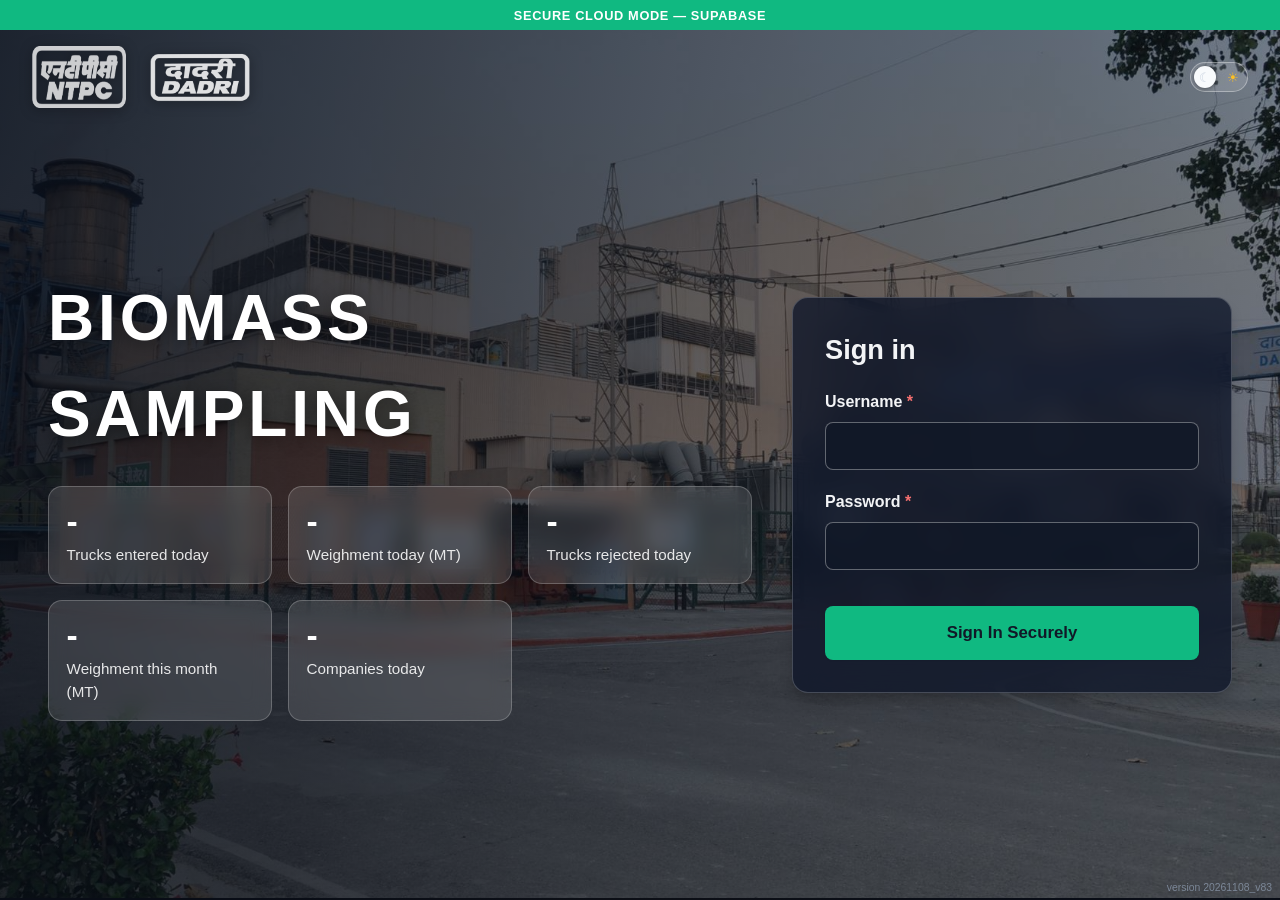
==== commit 1ccb9364: "Add files via upload" ====
--- a/index.html
+++ b/index.html
@@ -3,7 +3,7 @@
 <head>
     <meta charset="UTF-8">
     <!-- Content-Security-Policy: scripts, connections, frames and plug-ins only from where the app itself needs them (see Security_Assessment S1) -->
-    <meta http-equiv="Content-Security-Policy" content="default-src 'self'; script-src 'self' 'unsafe-inline' 'wasm-unsafe-eval' blob:; style-src 'self' 'unsafe-inline' https://fonts.googleapis.com; img-src 'self' data: blob:; font-src 'self' data: https://fonts.gstatic.com; connect-src 'self' https://jarfhyraxjvtimradvbp.supabase.co blob: data:; worker-src 'self' blob:; media-src 'self' blob: data:; object-src 'none'; base-uri 'self'; form-action 'self'">
+    <meta http-equiv="Content-Security-Policy" content="default-src 'self'; script-src 'self' 'unsafe-inline' 'wasm-unsafe-eval' blob:; style-src 'self' 'unsafe-inline' https://fonts.googleapis.com; img-src 'self' data: blob:; font-src 'self' data: https://fonts.gstatic.com; connect-src 'self' https://jarfhyraxjvtimradvbp.supabase.co https://zeyxvspkzuotfpclvbzs.supabase.co blob: data:; worker-src 'self' blob:; media-src 'self' blob: data:; object-src 'none'; base-uri 'self'; form-action 'self'">
     <meta name="viewport" content="width=device-width, initial-scale=1.0, viewport-fit=cover">
     <meta name="theme-color" content="#090d16">
     <link rel="manifest" href="manifest.webmanifest">
@@ -29,7 +29,9 @@
     <meta http-equiv="Pragma" content="no-cache">
     <meta http-equiv="Expires" content="0">
     <!-- Premium Stylesheet -->
-    <link rel="stylesheet" href="style.css?v=20261104_v72">
+    <script>try{var t=localStorage.getItem("BIOMASS_THEME");if(t==="light")document.documentElement.setAttribute("data-theme","light")}catch(e){}</script>
+    <link rel="stylesheet" href="theme-light.css?v=20261108_v83">
+    <link rel="stylesheet" href="style.css?v=20261108_v83">
     <!-- Chart.js 4.4.4 for the Executive Management Dashboard: the app's own copy (no outside server is trusted) -->
     <script src="lib/chart.umd.min.js"></script>
 </head>
@@ -37,10 +39,15 @@
 
     <!-- Global Loading Overlay -->
     <div id="global-loader" class="global-loader" style="display: none;">
-        <div class="loader-content">
-            <div class="spinner"></div>
-            <h3 id="loader-message" style="font-size: 1.15rem; font-weight: 600; color: #f8fafc; margin-bottom: 0.25rem;">Loading Terminal Data...</h3>
-            <p style="font-size: 0.85rem; color: #94a3b8; margin: 0;">Syncing with secure database</p>
+        <div class="loader-content sk-shell" role="status" aria-live="polite">
+            <div class="sk-card">
+                <div id="loader-message" class="sk-msg">Loading...</div>
+                <span class="sk-bar" style="width: 62%; height: 22px;"></span>
+                <span class="sk-bar" style="width: 100%;"></span>
+                <span class="sk-bar" style="width: 92%;"></span>
+                <span class="sk-bar" style="width: 78%;"></span>
+                <span class="sk-bar" style="width: 40%; height: 36px; margin-top: 18px;"></span>
+            </div>
         </div>
     </div>
 
@@ -61,6 +68,7 @@
             </div>
             <label class="label-fmt" title="Paper size of the QR labels printed from THIS computer"><span>&#128424;&#65039;</span>
                 <select id="label-fmt-select"><option value="4x6">Label 4 &times; 6 in</option><option value="50">Label 50 &times; 50 mm</option></select></label>
+            <button type="button" class="theme-toggle" aria-label="Switch between dark and light theme" title="Dark / Light"><span class="tt-knob"></span></button>
             <button class="btn-logout" id="btn-logout-action">
                 <svg xmlns="http://www.w3.org/2000/svg" width="16" height="16" viewBox="0 0 24 24" fill="none" stroke="currentColor" stroke-width="2" stroke-linecap="round" stroke-linejoin="round"><path d="M9 21H5a2 2 0 0 1-2-2V5a2 2 0 0 1 2-2h4"></path><polyline points="16 17 21 12 16 7"></polyline><line x1="21" y1="12" x2="9" y2="12"></line></svg>
                 Logout
@@ -73,12 +81,36 @@
 
         <!-- SCREEN: LOGIN -->
         <section id="screen-login" class="screen active">
-            <div class="login-container card">
-                <div class="login-header">
-                    <div class="logo-icon" style="margin: 0 auto 1rem; width: 3rem; height: 3rem; font-size: 1.5rem;">B</div>
-                    <h1>Biomass Sampling</h1>
-                    <p hidden>Enter credentials to access secure terminal</p>
-                </div>
+            <div class="ntpc-login">
+                <div class="ntpc-bg" aria-hidden="true">
+                    <div class="ntpc-slide on" style="background-image:url(assets/ntpc/bg3.jpg)"></div>
+                    <div class="ntpc-slide" style="background-image:url(assets/ntpc/bg1.jpg)"></div>
+                    <div class="ntpc-slide" style="background-image:url(assets/ntpc/bg2.jpg)"></div>
+                    <div class="ntpc-slide" style="background-image:url(assets/ntpc/bg4.jpg)"></div>
+                </div>
+                <div class="ntpc-shade" aria-hidden="true"></div>
+                <div class="ntpc-topbar">
+                    <div class="ntpc-brand">
+                        <img src="assets/ntpc/ntpc-logo-t.png" alt="NTPC" class="ntpc-logo">
+                        <img src="assets/ntpc/dadri-logo-t.png" alt="NTPC Dadri" class="ntpc-logo ntpc-logo-dadri">
+                    </div>
+                    <button type="button" class="theme-toggle" aria-label="Switch between dark and light theme" title="Dark / Light"><span class="tt-knob"></span></button>
+                </div>
+                <div class="ntpc-body">
+                    <div class="ntpc-hero">
+                        <h1 class="ntpc-title">Biomass Sampling</h1>
+                        <div class="ntpc-stats" id="public-stats" aria-live="polite">
+                            <div class="ntpc-stat"><div class="ntpc-stat-n sk" data-k="trucks_today">&nbsp;</div><div class="ntpc-stat-l">Trucks entered today</div></div>
+                            <div class="ntpc-stat"><div class="ntpc-stat-n sk" data-k="weighment_today_mt">&nbsp;</div><div class="ntpc-stat-l">Weighment today (MT)</div></div>
+                            <div class="ntpc-stat"><div class="ntpc-stat-n sk" data-k="rejected_today">&nbsp;</div><div class="ntpc-stat-l">Trucks rejected today</div></div>
+                            <div class="ntpc-stat"><div class="ntpc-stat-n sk" data-k="weighment_month_mt">&nbsp;</div><div class="ntpc-stat-l">Weighment this month (MT)</div></div>
+                            <div class="ntpc-stat"><div class="ntpc-stat-n sk" data-k="companies_today">&nbsp;</div><div class="ntpc-stat-l">Companies today</div></div>
+                        </div>
+                    </div>
+                    <div class="login-container card">
+                        <div class="login-header">
+                            <h2>Sign in</h2>
+                        </div>
                 <div id="login-alert" class="alert alert-danger" style="display: none;"></div>
                 <form id="login-form">
                     <div class="form-group">
@@ -102,6 +134,8 @@
                     <button type="button" id="btn-install-app" class="btn btn-secondary" style="width: 100%; display: none;">Install this app on your device</button>
                     <div id="install-ios-hint" style="display: none; font-size: 0.8rem; color: var(--text-muted); line-height: 1.5; text-align: center;">
                         To install on iPhone / iPad: tap the <b>Share</b> button in Safari, then <b>Add to Home Screen</b>.
+                    </div>
+                </div>
                     </div>
                 </div>
             </div>
@@ -253,45 +287,40 @@
                 <div style="display: grid; grid-template-columns: repeat(auto-fit, minmax(210px, 1fr)); gap: 1.2rem; margin-bottom: 1.5rem;">
                     
                     <div class="card exec-kpi-card" style="margin-bottom: 0; background: linear-gradient(145deg, rgba(16, 185, 129, 0.12) 0%, rgba(15, 23, 42, 0.9) 100%); border: 1px solid rgba(16, 185, 129, 0.25); border-top: 4px solid #10b981; border-radius: 12px; padding: 1.25rem; box-shadow: 0 10px 25px -5px rgba(0,0,0,0.4); backdrop-filter: blur(12px);">
-                        <div style="font-size: 0.72rem; font-weight: 700; text-transform: uppercase; color: #94a3b8; letter-spacing: 0.08em; display: flex; justify-content: space-between; align-items: center;">
+                        <div class="kpi-name" style="display: flex; justify-content: space-between; align-items: center;">
                             <span>Total Biomass Procured</span>
-                            <span style="font-size: 1.1rem;">🌱</span>
                         </div>
                         <div style="font-size: 1.85rem; font-weight: 800; color: #10b981; margin: 0.4rem 0; letter-spacing: -0.02em;" id="kpi-net-weight-mt">0.00 MT</div>
                         <div style="font-size: 0.75rem; color: #94a3b8;" id="kpi-net-weight-sub">Accepted consignments only</div>
                     </div>
 
                     <div class="card exec-kpi-card" style="margin-bottom: 0; background: linear-gradient(145deg, rgba(59, 130, 246, 0.12) 0%, rgba(15, 23, 42, 0.9) 100%); border: 1px solid rgba(59, 130, 246, 0.25); border-top: 4px solid #3b82f6; border-radius: 12px; padding: 1.25rem; box-shadow: 0 10px 25px -5px rgba(0,0,0,0.4); backdrop-filter: blur(12px);">
-                        <div style="font-size: 0.72rem; font-weight: 700; text-transform: uppercase; color: #94a3b8; letter-spacing: 0.08em; display: flex; justify-content: space-between; align-items: center;">
+                        <div class="kpi-name" style="display: flex; justify-content: space-between; align-items: center;">
                             <span>Total Trucks Arrived</span>
-                            <span style="font-size: 1.1rem;">🚛</span>
                         </div>
                         <div style="font-size: 1.85rem; font-weight: 800; color: #60a5fa; margin: 0.4rem 0; letter-spacing: -0.02em;" id="kpi-total-trucks">0</div>
                         <div style="font-size: 0.75rem; color: #94a3b8;" id="kpi-trucks-breakdown">0 Accepted | 0 Rejected</div>
                     </div>
 
                     <div class="card exec-kpi-card" style="margin-bottom: 0; background: linear-gradient(145deg, rgba(16, 185, 129, 0.12) 0%, rgba(15, 23, 42, 0.9) 100%); border: 1px solid rgba(16, 185, 129, 0.25); border-top: 4px solid #10b981; border-radius: 12px; padding: 1.25rem; box-shadow: 0 10px 25px -5px rgba(0,0,0,0.4); backdrop-filter: blur(12px);">
-                        <div style="font-size: 0.72rem; font-weight: 700; text-transform: uppercase; color: #94a3b8; letter-spacing: 0.08em; display: flex; justify-content: space-between; align-items: center;">
+                        <div class="kpi-name" style="display: flex; justify-content: space-between; align-items: center;">
                             <span>Compliance Rate</span>
-                            <span style="font-size: 1.1rem;">✅</span>
                         </div>
                         <div style="font-size: 1.85rem; font-weight: 800; color: #34d399; margin: 0.4rem 0; letter-spacing: -0.02em;" id="kpi-acceptance-rate">0%</div>
                         <div style="font-size: 0.75rem; color: #f87171;" id="kpi-rejection-rate">Rejection Rate: 0%</div>
                     </div>
 
                     <div class="card exec-kpi-card" style="margin-bottom: 0; background: linear-gradient(145deg, rgba(245, 158, 11, 0.12) 0%, rgba(15, 23, 42, 0.9) 100%); border: 1px solid rgba(245, 158, 11, 0.25); border-top: 4px solid #f59e0b; border-radius: 12px; padding: 1.25rem; box-shadow: 0 10px 25px -5px rgba(0,0,0,0.4); backdrop-filter: blur(12px);">
-                        <div style="font-size: 0.72rem; font-weight: 700; text-transform: uppercase; color: #94a3b8; letter-spacing: 0.08em; display: flex; justify-content: space-between; align-items: center;">
+                        <div class="kpi-name" style="display: flex; justify-content: space-between; align-items: center;">
                             <span>Average Moisture</span>
-                            <span style="font-size: 1.1rem;">💧</span>
                         </div>
                         <div style="font-size: 1.85rem; font-weight: 800; color: #fbbf24; margin: 0.4rem 0; letter-spacing: -0.02em;" id="kpi-avg-moisture">0%</div>
                         <div style="font-size: 0.75rem; color: #94a3b8;">Max Limit: 14.0%</div>
                     </div>
 
                     <div class="card exec-kpi-card" style="margin-bottom: 0; background: linear-gradient(145deg, rgba(168, 85, 247, 0.12) 0%, rgba(15, 23, 42, 0.9) 100%); border: 1px solid rgba(168, 85, 247, 0.25); border-top: 4px solid #a855f7; border-radius: 12px; padding: 1.25rem; box-shadow: 0 10px 25px -5px rgba(0,0,0,0.4); backdrop-filter: blur(12px);">
-                        <div style="font-size: 0.72rem; font-weight: 700; text-transform: uppercase; color: #94a3b8; letter-spacing: 0.08em; display: flex; justify-content: space-between; align-items: center;">
+                        <div class="kpi-name" style="display: flex; justify-content: space-between; align-items: center;">
                             <span>Average GCV</span>
-                            <span style="font-size: 1.1rem;">🔥</span>
                         </div>
                         <div style="font-size: 1.85rem; font-weight: 800; color: #c084fc; margin: 0.4rem 0; letter-spacing: -0.02em;" id="kpi-avg-gcv">0 kcal/kg</div>
                         <div style="font-size: 0.75rem; color: #94a3b8;">Composite Calorific Output</div>
@@ -385,16 +414,12 @@
                     </div>
 
                     <div class="table-responsive">
-                        <table class="data-table" style="border-collapse: separate; border-spacing: 0;">
+                        <table class="data-table exec-audit" style="border-collapse: separate; border-spacing: 0;">
                             <thead>
                                 <tr style="background: rgba(255,255,255,0.03);">
                                     <th>Date</th>
-                                    <th>Challan / Invoice</th>
-                                    <th>Supplier</th>
-                                    <th>Truck No / ID</th>
-                                    <th>Driver Name</th>
-                                    <th>Gross (kg)</th>
-                                    <th>Tare (kg)</th>
+                                    <th>Supplier / Challan</th>
+                                    <th>Truck No / Driver</th>
                                     <th>Net (MT)</th>
                                     <th>Moisture %</th>
                                     <th>TM %</th>
@@ -405,7 +430,7 @@
                                 </tr>
                             </thead>
                             <tbody id="exec-consignments-table-body">
-                                <tr><td colspan="14" style="text-align: center; color: var(--text-muted); padding: 1.5rem;">Loading consignment records...</td></tr>
+                                <tr><td colspan="10" style="text-align: center; color: var(--text-muted); padding: 1.5rem;">Loading consignment records...</td></tr>
                             </tbody>
                         </table>
                     </div>
@@ -661,8 +686,7 @@
                                 <tr>
                                     <th>Truck ID</th>
                                     <th>Reg Date</th>
-                                    <th>Vehicle Number</th>
-                                    <th>Invoice / Challan No.</th>
+                                    <th>Vehicle / Challan</th>
                                     <th>Gross (kg)</th>
                                     <th>Tare (kg)</th>
                                     <th>Net (kg)</th>
@@ -1181,6 +1205,14 @@
                     <div><button type="button" class="btn btn-secondary" id="btn-sx-logins-refresh">Refresh</button></div>
                 </div>
                 <div class="card"><div class="table-responsive"><table style="min-width: 0;"><thead><tr><th>Login</th><th>Name</th><th>Role</th><th>Status</th><th>Actions</th></tr></thead><tbody id="sx-logins-body"></tbody></table></div></div>
+                            <div class="card" id="vendor-site-card" style="margin-top: 1.5rem;">
+                    <h3 class="card-title" style="margin-bottom: 0.6rem;">Vendor website</h3>
+                    <div id="vs-status" style="font-size: 1rem; margin-bottom: 0.8rem;"></div>
+                    <div style="display: flex; gap: 0.6rem; flex-wrap: wrap;">
+                        <button type="button" class="btn btn-primary" id="vs-publish">Publish to vendor site</button>
+                        <button type="button" class="btn btn-secondary" id="vs-connection">Connection</button>
+                    </div>
+                </div>
             </div>
 
             <!-- PASSWORDS (Super Admin) -->
@@ -1570,7 +1602,7 @@
             <!-- Daily report: a password-protected PDF only (no table on screen, no Excel) -->
             <div class="card" id="dayreport-card" style="margin-bottom: 1.5rem;">
                 <h3 class="card-title" style="margin-bottom: 0.25rem;">Daily Report &mdash; password-protected files</h3>
-                <p style="font-size: 0.85rem; color: var(--text-muted); margin-bottom: 0.9rem;">
+                <p hidden style="font-size: 0.85rem; color: var(--text-muted); margin-bottom: 0.9rem;">
                     The <strong>Summary report</strong> is the one for the seniors: vendor-wise unloaded quantity (highest first, with Lot 2, Lot 3 and Lot 4), trucks received / approved / unloaded / rejected, % share and lot-wise totals.
                     <strong>Truck-wise details</strong> lists every truck with its weights and test results. Nothing is shown on this screen: each report is downloaded as a PDF (or one Excel file with both reports as two sheets) that opens only with the
                     <strong>action password</strong> (the same one used for bottom samples and Cancel QR), which is asked every time. Today&rsquo;s report opens after <strong>9:00 PM</strong>; any earlier day can be opened at any time.
@@ -1593,11 +1625,12 @@
                         <h3 class="card-title" style="margin-bottom: 0.25rem;">After Weighment — Unloading Clearance Board</h3>
                         <p hidden style="font-size: 0.85rem; color: var(--text-muted); margin: 0;">Unloading status is automatically derived from weighbridge final tare readings.</p>
                     </div>
-                    <div style="display: flex; gap: 0.5rem; flex: 1; max-width: 480px; align-items: center;">
+                    <div style="display: flex; gap: 0.5rem; flex: 1; max-width: 640px; align-items: center; flex-wrap: wrap;">
                         <input type="text" id="search-unloading-input" placeholder="Search truck no, driver, reg no..." style="flex: 1;">
                         <div class="date-filter-toolbar" style="margin-bottom: 0; padding: 0.25rem 0.5rem;">
-                            <button type="button" class="date-filter-btn active" id="btn-unloading-filter-recent" style="padding: 0.3rem 0.6rem; font-size: 0.75rem;" title="Today's trucks + yesterday's trucks that are not unloaded yet">Today + pending</button>
-                            <button type="button" class="date-filter-btn" id="btn-unloading-filter-all" style="padding: 0.3rem 0.6rem; font-size: 0.75rem;" title="Every truck, any date">All</button>
+                            <button type="button" class="date-filter-btn" id="btn-unloading-filter-today">Today</button>
+                            <button type="button" class="date-filter-btn active" id="btn-unloading-filter-recent">Yesterday + pending</button>
+                            <button type="button" class="date-filter-btn" id="btn-unloading-filter-all">All</button>
                         </div>
                     </div>
                 </div>
@@ -1610,8 +1643,7 @@
                         <thead>
                             <tr>
                                 <th>Date &amp; Time</th>
-                                <th>Vehicle Number</th>
-                                <th>Challan No.</th>
+                                <th>Vehicle / Challan</th>
                                 <th>Gross (kg)</th>
                                 <th>Tare (kg)</th>
                                 <th>Net (kg)</th>
@@ -1621,7 +1653,7 @@
                             </tr>
                         </thead>
                         <tbody id="table-unloading-body">
-                            <tr><td colspan="9" style="text-align: center;">Loading unloading entries...</td></tr>
+                            <tr><td colspan="8" style="text-align: center;">Loading unloading entries...</td></tr>
                         </tbody>
                     </table>
                 </div>
@@ -2275,8 +2307,8 @@
 
     <!-- App JavaScript files -->
     <script src="lib/zip-store.js?v=20261103_v64" onerror="alert('CRITICAL: lib/zip-store.js failed to load!')"></script>
-    <script src="api.js?v=20261104_v67" onerror="alert('CRITICAL: api.js failed to load!')"></script>
-    <script src="app.js?v=20261104_v72" onerror="alert('CRITICAL: app.js failed to load!')"></script>
+    <script src="api.js?v=20261108_v83" onerror="alert('CRITICAL: api.js failed to load!')"></script>
+    <script src="app.js?v=20261108_v83" onerror="alert('CRITICAL: app.js failed to load!')"></script>
 
     <!-- MOBILE/APK FIX: make every table horizontally scrollable inside its card -->
     <script>
--- a/theme-light.css
+++ b/theme-light.css
@@ -0,0 +1,284 @@
+/* GENERATED by tools/make_light_theme.py - do not edit by hand.  Light (NTPC) theme overrides. */
+:root[data-theme="light"] header { background: #ffffff; }
+:root[data-theme="light"] .header-user-badge { background: rgba(15,42,67,0.02); }
+:root[data-theme="light"] .card:hover { border-color: rgba(15,42,67,0.30); }
+:root[data-theme="light"] .form-group input,
+:root[data-theme="light"] .form-group select,
+:root[data-theme="light"] .form-group textarea { background-color: #ffffff; }
+:root[data-theme="light"] .btn-secondary { background-color: rgba(15,42,67,0.04); }
+:root[data-theme="light"] .btn-secondary:hover { background-color: rgba(15,42,67,0.08); border-color: rgba(15,42,67,0.40); }
+:root[data-theme="light"] .tab-btn:hover { background: rgba(15,42,67,0.02); }
+:root[data-theme="light"] .alert-success { color: #156f4e; }
+:root[data-theme="light"] .alert-danger { color: #810303; }
+:root[data-theme="light"] .alert-warning { color: #856000; }
+:root[data-theme="light"] .barcode-card-actions span { color: #546579; }
+:root[data-theme="light"] .table-responsive { background: rgba(15,42,67,0.08); }
+:root[data-theme="light"] th { background-color: rgba(15,42,67,0.02); }
+:root[data-theme="light"] .lab-meta-display { background: rgba(15,42,67,0.02); }
+:root[data-theme="light"] .report-summary-card { background: rgba(15,42,67,0.02); }
+:root[data-theme="light"] .photo-lightbox { background: #ffffff; }
+:root[data-theme="light"] .stage-inbound { color: #825302; }
+:root[data-theme="light"] .stage-outbound { color: #087d56; }
+:root[data-theme="light"] .date-filter-toolbar { background: #ffffff; }
+:root[data-theme="light"] .date-filter-btn { background: rgba(15,42,67,0.05); color: #304155; }
+:root[data-theme="light"] .mixing-group-card { background: #ffffff; }
+:root[data-theme="light"] .mixing-group-card.ready-to-mix { background: linear-gradient(145deg, #ffffff, rgba(6, 78, 59, 0.25)); }
+:root[data-theme="light"] .mixing-progress-bar { background: rgba(15,42,67,0.08); }
+:root[data-theme="light"] .global-loader { background: #ffffff; color: #0f2a43; }
+:root[data-theme="light"] .loader-content { background: #ffffff; border: 1px solid rgba(15,42,67,0.26); }
+@media (max-width: 900px) {
+:root[data-theme="light"] .table-responsive thead th { background: #ffffff; }
+}
+:root[data-theme="light"] .scan-group-code-pill { color: #0a7b46; }
+:root[data-theme="light"] .exec-kpi-card { background: linear-gradient(160deg, #ffffff, #ffffff); }
+:root[data-theme="light"] .exec-chart-card,
+:root[data-theme="light"] .report-summary-card { background: #ffffff; }
+:root[data-theme="light"] .fineness-step { background: rgba(15,42,67,0.06); border: 1px solid var(--border-color, rgba(15,42,67,0.30)); }
+:root[data-theme="light"] .fineness-photo-preview { border: 1px solid var(--border-color, rgba(15,42,67,0.30)); }
+:root[data-theme="light"] .duplicate-notice { color: #830101; }
+:root[data-theme="light"] .duplicate-notice strong { color: #810303; }
+:root[data-theme="light"] .bottom-req-card { background: #ffffff; }
+:root[data-theme="light"] .lot-filter button { background: rgba(15,42,67,0.04); color: #304155; }
+:root[data-theme="light"] .vendor-list { background: #ffffff; }
+:root[data-theme="light"] .vendor-item { border-bottom: 1px solid rgba(15,42,67,0.17); }
+:root[data-theme="light"] .vendor-item .vendor-meta { color: #344050; }
+:root[data-theme="light"] .vendor-empty { color: #344050; }
+:root[data-theme="light"] .mixsearch-info .tile { background: #ffffff; }
+:root[data-theme="light"] .mixsearch-info .tile small { color: #344050; }
+:root[data-theme="light"] .status-cancelled { background: #ffffff; }
+:root[data-theme="light"] .sx-tab { color: #850000 !important; }
+:root[data-theme="light"] .sx-hero { background: linear-gradient(135deg, #ffffff 0%, #ffffff 60%); }
+:root[data-theme="light"] .sx-hero-title { color: #0f2a43; }
+:root[data-theme="light"] .sx-hero-sub { color: #304155; }
+:root[data-theme="light"] .sx-chip { border: 1px solid rgba(15,42,67,0.40); background: rgba(15,42,67,0.05); color: #2c3f58; }
+:root[data-theme="light"] .sx-searchrow label { color: #304155; }
+:root[data-theme="light"] .sx-searchrow input { background: rgba(15,42,67,0.08); color: #0f2a43; }
+:root[data-theme="light"] .sx-fchip { background: rgba(15,42,67,0.03); color: #304155; }
+:root[data-theme="light"] .sx-h { color: #2c3f58; }
+:root[data-theme="light"] .sx-tile { background: #ffffff; }
+:root[data-theme="light"] .sx-tile small { color: #344050; }
+:root[data-theme="light"] .sx-tile b { color: #0f2a43; }
+:root[data-theme="light"] .sx-card { background: #ffffff; }
+:root[data-theme="light"] .sx-reg { color: #0f2a43; }
+:root[data-theme="light"] .sx-vendor { color: #2c3f58; }
+:root[data-theme="light"] .sx-meta { color: #344050; }
+:root[data-theme="light"] .sx-code { color: #850000; }
+:root[data-theme="light"] .sx-stats div { background: rgba(15,42,67,0.04); }
+:root[data-theme="light"] .sx-stats small { color: #344050; }
+:root[data-theme="light"] .sx-stats b { color: #0f2a43; }
+:root[data-theme="light"] .sx-qr { color: #344050; }
+:root[data-theme="light"] .sx-ok { color: #10744d; }
+:root[data-theme="light"] .sx-rej { color: #830101; }
+:root[data-theme="light"] .sx-pen { color: #856600; }
+:root[data-theme="light"] .sx-cancel { background: #ffffff; color: #0f2a43; }
+:root[data-theme="light"] .sx-void { background: #ffffff; color: #0f2a43; }
+:root[data-theme="light"] .sx-danger { color: #830101 !important; }
+:root[data-theme="light"] .sx-tool { background: #ffffff; }
+:root[data-theme="light"] .sx-tool h4 { color: #0f2a43; }
+:root[data-theme="light"] .sx-tool p,
+:root[data-theme="light"] .sx-tool li { color: #304155; }
+:root[data-theme="light"] .sx-tool .lbl { color: #830101; }
+:root[data-theme="light"] .sx-tool-act input { background: rgba(15,42,67,0.08); color: #0f2a43; }
+:root[data-theme="light"] .sx-issue { background: #ffffff; }
+:root[data-theme="light"] .sx-issue h4 { color: #0f2a43; }
+:root[data-theme="light"] .sx-issue .sx-item { border-top: 1px dashed rgba(15,42,67,0.26); }
+:root[data-theme="light"] .sx-ok-banner { color: #10744d; }
+:root[data-theme="light"] .sx-panel { background: #ffffff; }
+:root[data-theme="light"] .sx-panel-head { background: #ffffff; }
+:root[data-theme="light"] .sx-panel-title { color: #0f2a43; }
+:root[data-theme="light"] .sxd-sec { background: rgba(15,42,67,0.02); }
+:root[data-theme="light"] .sxd-sec h5 { color: #830101; }
+:root[data-theme="light"] .sxd-kv div { color: #0f2a43; }
+:root[data-theme="light"] .sxd-kv small { color: #344050; }
+:root[data-theme="light"] .sxd-trail div { border-bottom: 1px dashed rgba(15,42,67,0.26); color: #304155; }
+:root[data-theme="light"] .sx-loading { color: #344050; }
+:root[data-theme="light"] .ftabs { background: #ffffff; }
+:root[data-theme="light"] .ftabs button { color: #304155; }
+:root[data-theme="light"] .ftabs button:hover { background: rgba(15,42,67,0.05); }
+:root[data-theme="light"] .sx-scanbox { background: rgba(15,42,67,0.08); }
+:root[data-theme="light"] .sx-scanbox-title { color: #0f2a43; }
+:root[data-theme="light"] .sx-scanhint { color: #344050; }
+:root[data-theme="light"] .vd-lot.l23 { color: #003f85; }
+:root[data-theme="light"] .vd-lot.l4 { color: #410085; }
+:root[data-theme="light"] .vd-lot.l4a { color: #7f0648; }
+:root[data-theme="light"] .vd-lot.l3 { color: #10744d; }
+:root[data-theme="light"] .vd-lot.l2 { color: #856600; }
+:root[data-theme="light"] .vd-dlg-input { background: rgba(15,42,67,0.08); color: #0f2a43; }
+:root[data-theme="light"] .ip-tag.known { color: #10744d; }
+:root[data-theme="light"] .ip-input { background: rgba(15,42,67,0.08); color: #0f2a43; }
+:root[data-theme="light"] .label-fmt select { background: rgba(15,42,67,0.05); color: #0f2a43; }
+:root[data-theme="light"] .mixr-bar label { color: #344050; }
+:root[data-theme="light"] .mixr-bar input,
+:root[data-theme="light"] .mixr-bar select { background: rgba(15,42,67,0.08); }
+:root[data-theme="light"] .mixr-chips button { background: rgba(15,42,67,0.05); color: #0f2a43; }
+:root[data-theme="light"] .mixr-tools { color: #344050; }
+:root[data-theme="light"] .mixr-day { color: #344050; }
+:root[data-theme="light"] .mixr-group { background: #ffffff; }
+:root[data-theme="light"] .mixr-head:hover { background: rgba(15,42,67,0.03); }
+:root[data-theme="light"] .mixr-code { color: #856000; }
+:root[data-theme="light"] .mixr-vendor small { color: #344050; }
+:root[data-theme="light"] .mixr-pill.ok { color: #156f4e; }
+:root[data-theme="light"] .mixr-pill.bad { color: #810303; }
+:root[data-theme="light"] .mixr-pill.wait { color: #856000; }
+:root[data-theme="light"] .mixr-pill.info { color: #015b83; }
+:root[data-theme="light"] .mixr-pill.mute { color: #344050; }
+:root[data-theme="light"] .mixr-comp small { color: #344050; }
+:root[data-theme="light"] .mixr-chev { color: #344050; }
+:root[data-theme="light"] .mixr-group.open .mixr-chev { color: #156f4e; }
+:root[data-theme="light"] .mixr-facts div { background: rgba(15,42,67,0.08); }
+:root[data-theme="light"] .mixr-facts small { color: #344050; }
+:root[data-theme="light"] .sec-nav button { background: rgba(15,42,67,0.02); color: var(--text-main, #0f2a43); }
+:root[data-theme="light"] .sec-nav button.active small { color: #850000; }
+:root[data-theme="light"] .sec-subbar button { background: rgba(15,42,67,0.02); }
+:root[data-theme="light"] .sec-tile { background: rgba(15,42,67,0.02); }
+:root[data-theme="light"] .sec-tile.ok b { color: #156f4e; }
+:root[data-theme="light"] .sec-tile.warn b { color: #856000; }
+:root[data-theme="light"] .sec-check li:hover { color: #0f2a43; }
+:root[data-theme="light"] .sec-code { background: rgba(15,42,67,0.08); }
+:root[data-theme="light"] .rc-seg button { background: rgba(15,42,67,0.02); }
+:root[data-theme="light"] .rc-seg button:hover { color: #0f2a43; }
+:root[data-theme="light"] .rc-drop:hover,
+:root[data-theme="light"] .rc-drop.over { color: #0f2a43; }
+:root[data-theme="light"] .rc-crop { background: #ffffff; }
+:root[data-theme="light"] .sx-suggest .vendor-item { color: #2c3f58; }
+:root[data-theme="light"] .sx-sugkind { color: #304155; }
+:root[data-theme="light"] .sx-sug-note { color: #344050; border-top: 1px solid rgba(15,42,67,0.17); }
+:root[data-theme="light"] .btn-secondary:hover { background-color: rgba(15,42,67,0.06); }
+:root[data-theme="light"] .form-group:has(> input[required]) > label::after,
+:root[data-theme="light"] .form-group:has(> select[required]) > label::after { color: #810303; }
+:root[data-theme="light"] .form-section-title { color: #156f4e; }
+:root[data-theme="light"] .toast { background: #ffffff; color: #0f2a43; border: 1px solid rgba(15,42,67,0.40); }
+:root[data-theme="light"] .toast .t-x { border: 1px solid rgba(15,42,67,0.40); color: #2c3f58; }
+:root[data-theme="light"] .vendor-item mark { color: #156f4e; }
+:root[data-theme="light"] .sx-sug-head { background: rgba(15,42,67,0.02); }
+:root[data-theme="light"] .sx-sug-foot { color: #344050; border-top: 1px solid rgba(15,42,67,0.22); background: #ffffff; }
+:root[data-theme="light"] .sx-sug-foot kbd { background: rgba(15,42,67,0.08); border: 1px solid rgba(15,42,67,0.40); color: #2c3f58; }
+:root[data-theme="light"] .tabs-more-panel { background: #ffffff; }
+:root[data-theme="light"] #lab2-code-input,
+:root[data-theme="light"] #lab2-code-date { color: #0f2a43; }
+
+/* inline colours */
+:root[data-theme="light"] [style*="color: #10b981"]:not(.btn-primary):not([class*="badge"]) { color: #087d56 !important; }
+:root[data-theme="light"] [style*="color:#10b981"]:not(.btn-primary):not([class*="badge"]) { color: #087d56 !important; }
+:root[data-theme="light"] [style*="color: #22d3ee"]:not(.btn-primary):not([class*="badge"]) { color: #076e7e !important; }
+:root[data-theme="light"] [style*="color:#22d3ee"]:not(.btn-primary):not([class*="badge"]) { color: #076e7e !important; }
+:root[data-theme="light"] [style*="color: #34d399"]:not(.btn-primary):not([class*="badge"]) { color: #156f4e !important; }
+:root[data-theme="light"] [style*="color:#34d399"]:not(.btn-primary):not([class*="badge"]) { color: #156f4e !important; }
+:root[data-theme="light"] [style*="color: #60a5fa"]:not(.btn-primary):not([class*="badge"]) { color: #013c84 !important; }
+:root[data-theme="light"] [style*="color:#60a5fa"]:not(.btn-primary):not([class*="badge"]) { color: #013c84 !important; }
+:root[data-theme="light"] [style*="color: #93c5fd"]:not(.btn-primary):not([class*="badge"]) { color: #003f85 !important; }
+:root[data-theme="light"] [style*="color:#93c5fd"]:not(.btn-primary):not([class*="badge"]) { color: #003f85 !important; }
+:root[data-theme="light"] [style*="color: #94a3b8"]:not(.btn-primary):not([class*="badge"]) { color: #344050 !important; }
+:root[data-theme="light"] [style*="color:#94a3b8"]:not(.btn-primary):not([class*="badge"]) { color: #344050 !important; }
+:root[data-theme="light"] [style*="color: #9ca3af"]:not(.btn-primary):not([class*="badge"]) { color: #546579 !important; }
+:root[data-theme="light"] [style*="color:#9ca3af"]:not(.btn-primary):not([class*="badge"]) { color: #546579 !important; }
+:root[data-theme="light"] [style*="color: #a78bfa"]:not(.btn-primary):not([class*="badge"]) { color: #230282 !important; }
+:root[data-theme="light"] [style*="color:#a78bfa"]:not(.btn-primary):not([class*="badge"]) { color: #230282 !important; }
+:root[data-theme="light"] [style*="color: #c084fc"]:not(.btn-primary):not([class*="badge"]) { color: #420085 !important; }
+:root[data-theme="light"] [style*="color:#c084fc"]:not(.btn-primary):not([class*="badge"]) { color: #420085 !important; }
+:root[data-theme="light"] [style*="color: #c4b5fd"]:not(.btn-primary):not([class*="badge"]) { color: #1c0084 !important; }
+:root[data-theme="light"] [style*="color:#c4b5fd"]:not(.btn-primary):not([class*="badge"]) { color: #1c0084 !important; }
+:root[data-theme="light"] [style*="color: #cbd5e1"]:not(.btn-primary):not([class*="badge"]) { color: #304155 !important; }
+:root[data-theme="light"] [style*="color:#cbd5e1"]:not(.btn-primary):not([class*="badge"]) { color: #304155 !important; }
+:root[data-theme="light"] [style*="color: #d1d5db"]:not(.btn-primary):not([class*="badge"]) { color: #0f2a43 !important; }
+:root[data-theme="light"] [style*="color:#d1d5db"]:not(.btn-primary):not([class*="badge"]) { color: #0f2a43 !important; }
+:root[data-theme="light"] [style*="color: #e2e8f0"]:not(.btn-primary):not([class*="badge"]) { color: #2c3f58 !important; }
+:root[data-theme="light"] [style*="color:#e2e8f0"]:not(.btn-primary):not([class*="badge"]) { color: #2c3f58 !important; }
+:root[data-theme="light"] [style*="color: #e5e7eb"]:not(.btn-primary):not([class*="badge"]) { color: #0f2a43 !important; }
+:root[data-theme="light"] [style*="color:#e5e7eb"]:not(.btn-primary):not([class*="badge"]) { color: #0f2a43 !important; }
+:root[data-theme="light"] [style*="color: #f59e0b"]:not(.btn-primary):not([class*="badge"]) { color: #825302 !important; }
+:root[data-theme="light"] [style*="color:#f59e0b"]:not(.btn-primary):not([class*="badge"]) { color: #825302 !important; }
+:root[data-theme="light"] [style*="color: #f87171"]:not(.btn-primary):not([class*="badge"]) { color: #810303 !important; }
+:root[data-theme="light"] [style*="color:#f87171"]:not(.btn-primary):not([class*="badge"]) { color: #810303 !important; }
+:root[data-theme="light"] [style*="color: #f8fafc"]:not(.btn-primary):not([class*="badge"]) { color: #26425e !important; }
+:root[data-theme="light"] [style*="color:#f8fafc"]:not(.btn-primary):not([class*="badge"]) { color: #26425e !important; }
+:root[data-theme="light"] [style*="color: #fbbf24"]:not(.btn-primary):not([class*="badge"]) { color: #856000 !important; }
+:root[data-theme="light"] [style*="color:#fbbf24"]:not(.btn-primary):not([class*="badge"]) { color: #856000 !important; }
+:root[data-theme="light"] [style*="color: #fca5a5"]:not(.btn-primary):not([class*="badge"]) { color: #830101 !important; }
+:root[data-theme="light"] [style*="color:#fca5a5"]:not(.btn-primary):not([class*="badge"]) { color: #830101 !important; }
+:root[data-theme="light"] [style*="color: #fcd34d"]:not(.btn-primary):not([class*="badge"]) { color: #856600 !important; }
+:root[data-theme="light"] [style*="color:#fcd34d"]:not(.btn-primary):not([class*="badge"]) { color: #856600 !important; }
+:root[data-theme="light"] [style*="color: #fde68a"]:not(.btn-primary):not([class*="badge"]) { color: #856a00 !important; }
+:root[data-theme="light"] [style*="color:#fde68a"]:not(.btn-primary):not([class*="badge"]) { color: #856a00 !important; }
+:root[data-theme="light"] [style*="background: #000"] { background: #ffffff !important; }
+:root[data-theme="light"] [style*="background:#000"] { background: #ffffff !important; }
+:root[data-theme="light"] [style*="background-color: #000"] { background-color: #ffffff !important; }
+:root[data-theme="light"] [style*="background-color:#000"] { background-color: #ffffff !important; }
+:root[data-theme="light"] [style*="background: #64748b"] { background: #ffffff !important; }
+:root[data-theme="light"] [style*="background:#64748b"] { background: #ffffff !important; }
+:root[data-theme="light"] [style*="background-color: #64748b"] { background-color: #ffffff !important; }
+:root[data-theme="light"] [style*="background-color:#64748b"] { background-color: #ffffff !important; }
+:root[data-theme="light"] [style*="background: linear-gradient(135deg, rgba(15, 23, 42, 0.95) 0%, rgba(30, 41, 59, 0.85) 100%)"] { background: linear-gradient(135deg, #ffffff 0%, #ffffff 100%) !important; }
+:root[data-theme="light"] [style*="background:linear-gradient(135deg, rgba(15, 23, 42, 0.95) 0%, rgba(30, 41, 59, 0.85) 100%)"] { background: linear-gradient(135deg, #ffffff 0%, #ffffff 100%) !important; }
+:root[data-theme="light"] [style*="background: linear-gradient(145deg, rgba(16, 185, 129, 0.12) 0%, rgba(15, 23, 42, 0.9) 100%)"] { background: linear-gradient(145deg, rgba(16, 185, 129, 0.12) 0%, #ffffff 100%) !important; }
+:root[data-theme="light"] [style*="background:linear-gradient(145deg, rgba(16, 185, 129, 0.12) 0%, rgba(15, 23, 42, 0.9) 100%)"] { background: linear-gradient(145deg, rgba(16, 185, 129, 0.12) 0%, #ffffff 100%) !important; }
+:root[data-theme="light"] [style*="background: linear-gradient(145deg, rgba(168, 85, 247, 0.12) 0%, rgba(15, 23, 42, 0.9) 100%)"] { background: linear-gradient(145deg, rgba(168, 85, 247, 0.12) 0%, #ffffff 100%) !important; }
+:root[data-theme="light"] [style*="background:linear-gradient(145deg, rgba(168, 85, 247, 0.12) 0%, rgba(15, 23, 42, 0.9) 100%)"] { background: linear-gradient(145deg, rgba(168, 85, 247, 0.12) 0%, #ffffff 100%) !important; }
+:root[data-theme="light"] [style*="background: linear-gradient(145deg, rgba(245, 158, 11, 0.12) 0%, rgba(15, 23, 42, 0.9) 100%)"] { background: linear-gradient(145deg, rgba(245, 158, 11, 0.12) 0%, #ffffff 100%) !important; }
+:root[data-theme="light"] [style*="background:linear-gradient(145deg, rgba(245, 158, 11, 0.12) 0%, rgba(15, 23, 42, 0.9) 100%)"] { background: linear-gradient(145deg, rgba(245, 158, 11, 0.12) 0%, #ffffff 100%) !important; }
+:root[data-theme="light"] [style*="background: linear-gradient(145deg, rgba(59, 130, 246, 0.12) 0%, rgba(15, 23, 42, 0.9) 100%)"] { background: linear-gradient(145deg, rgba(59, 130, 246, 0.12) 0%, #ffffff 100%) !important; }
+:root[data-theme="light"] [style*="background:linear-gradient(145deg, rgba(59, 130, 246, 0.12) 0%, rgba(15, 23, 42, 0.9) 100%)"] { background: linear-gradient(145deg, rgba(59, 130, 246, 0.12) 0%, #ffffff 100%) !important; }
+:root[data-theme="light"] [style*="background: rgba(0, 0, 0, 0.35)"] { background: rgba(15,42,67,0.08) !important; }
+:root[data-theme="light"] [style*="background:rgba(0, 0, 0, 0.35)"] { background: rgba(15,42,67,0.08) !important; }
+:root[data-theme="light"] [style*="background-color: rgba(0, 0, 0, 0.35)"] { background-color: rgba(15,42,67,0.08) !important; }
+:root[data-theme="light"] [style*="background-color:rgba(0, 0, 0, 0.35)"] { background-color: rgba(15,42,67,0.08) !important; }
+:root[data-theme="light"] [style*="background: rgba(0,0,0,0.05)"] { background: rgba(15,42,67,0.02) !important; }
+:root[data-theme="light"] [style*="background:rgba(0,0,0,0.05)"] { background: rgba(15,42,67,0.02) !important; }
+:root[data-theme="light"] [style*="background-color: rgba(0,0,0,0.05)"] { background-color: rgba(15,42,67,0.02) !important; }
+:root[data-theme="light"] [style*="background-color:rgba(0,0,0,0.05)"] { background-color: rgba(15,42,67,0.02) !important; }
+:root[data-theme="light"] [style*="background: rgba(0,0,0,0.2)"] { background: rgba(15,42,67,0.07) !important; }
+:root[data-theme="light"] [style*="background:rgba(0,0,0,0.2)"] { background: rgba(15,42,67,0.07) !important; }
+:root[data-theme="light"] [style*="background-color: rgba(0,0,0,0.2)"] { background-color: rgba(15,42,67,0.07) !important; }
+:root[data-theme="light"] [style*="background-color:rgba(0,0,0,0.2)"] { background-color: rgba(15,42,67,0.07) !important; }
+:root[data-theme="light"] [style*="background: rgba(0,0,0,0.25)"] { background: rgba(15,42,67,0.08) !important; }
+:root[data-theme="light"] [style*="background:rgba(0,0,0,0.25)"] { background: rgba(15,42,67,0.08) !important; }
+:root[data-theme="light"] [style*="background-color: rgba(0,0,0,0.25)"] { background-color: rgba(15,42,67,0.08) !important; }
+:root[data-theme="light"] [style*="background-color:rgba(0,0,0,0.25)"] { background-color: rgba(15,42,67,0.08) !important; }
+:root[data-theme="light"] [style*="background: rgba(0,0,0,0.3)"] { background: rgba(15,42,67,0.08) !important; }
+:root[data-theme="light"] [style*="background:rgba(0,0,0,0.3)"] { background: rgba(15,42,67,0.08) !important; }
+:root[data-theme="light"] [style*="background-color: rgba(0,0,0,0.3)"] { background-color: rgba(15,42,67,0.08) !important; }
+:root[data-theme="light"] [style*="background-color:rgba(0,0,0,0.3)"] { background-color: rgba(15,42,67,0.08) !important; }
+:root[data-theme="light"] [style*="background: rgba(0,0,0,0.35)"] { background: rgba(15,42,67,0.08) !important; }
+:root[data-theme="light"] [style*="background:rgba(0,0,0,0.35)"] { background: rgba(15,42,67,0.08) !important; }
+:root[data-theme="light"] [style*="background-color: rgba(0,0,0,0.35)"] { background-color: rgba(15,42,67,0.08) !important; }
+:root[data-theme="light"] [style*="background-color:rgba(0,0,0,0.35)"] { background-color: rgba(15,42,67,0.08) !important; }
+:root[data-theme="light"] [style*="background: rgba(107,114,128,0.25)"] { background: rgba(15,42,67,0.08) !important; }
+:root[data-theme="light"] [style*="background:rgba(107,114,128,0.25)"] { background: rgba(15,42,67,0.08) !important; }
+:root[data-theme="light"] [style*="background-color: rgba(107,114,128,0.25)"] { background-color: rgba(15,42,67,0.08) !important; }
+:root[data-theme="light"] [style*="background-color:rgba(107,114,128,0.25)"] { background-color: rgba(15,42,67,0.08) !important; }
+:root[data-theme="light"] [style*="background: rgba(15, 23, 42, 0.75)"] { background: #ffffff !important; }
+:root[data-theme="light"] [style*="background:rgba(15, 23, 42, 0.75)"] { background: #ffffff !important; }
+:root[data-theme="light"] [style*="background-color: rgba(15, 23, 42, 0.75)"] { background-color: #ffffff !important; }
+:root[data-theme="light"] [style*="background-color:rgba(15, 23, 42, 0.75)"] { background-color: #ffffff !important; }
+:root[data-theme="light"] [style*="background: rgba(15, 23, 42, 0.8)"] { background: #ffffff !important; }
+:root[data-theme="light"] [style*="background:rgba(15, 23, 42, 0.8)"] { background: #ffffff !important; }
+:root[data-theme="light"] [style*="background-color: rgba(15, 23, 42, 0.8)"] { background-color: #ffffff !important; }
+:root[data-theme="light"] [style*="background-color:rgba(15, 23, 42, 0.8)"] { background-color: #ffffff !important; }
+:root[data-theme="light"] [style*="background: rgba(15, 23, 42, 0.9)"] { background: #ffffff !important; }
+:root[data-theme="light"] [style*="background:rgba(15, 23, 42, 0.9)"] { background: #ffffff !important; }
+:root[data-theme="light"] [style*="background-color: rgba(15, 23, 42, 0.9)"] { background-color: #ffffff !important; }
+:root[data-theme="light"] [style*="background-color:rgba(15, 23, 42, 0.9)"] { background-color: #ffffff !important; }
+:root[data-theme="light"] [style*="background: rgba(15,23,42,0.6)"] { background: #ffffff !important; }
+:root[data-theme="light"] [style*="background:rgba(15,23,42,0.6)"] { background: #ffffff !important; }
+:root[data-theme="light"] [style*="background-color: rgba(15,23,42,0.6)"] { background-color: #ffffff !important; }
+:root[data-theme="light"] [style*="background-color:rgba(15,23,42,0.6)"] { background-color: #ffffff !important; }
+:root[data-theme="light"] [style*="background: rgba(254, 226, 226, 0.05)"] { background: rgba(15,42,67,0.04) !important; }
+:root[data-theme="light"] [style*="background:rgba(254, 226, 226, 0.05)"] { background: rgba(15,42,67,0.04) !important; }
+:root[data-theme="light"] [style*="background-color: rgba(254, 226, 226, 0.05)"] { background-color: rgba(15,42,67,0.04) !important; }
+:root[data-theme="light"] [style*="background-color:rgba(254, 226, 226, 0.05)"] { background-color: rgba(15,42,67,0.04) !important; }
+:root[data-theme="light"] [style*="background: rgba(255,255,255,0.03)"] { background: rgba(15,42,67,0.02) !important; }
+:root[data-theme="light"] [style*="background:rgba(255,255,255,0.03)"] { background: rgba(15,42,67,0.02) !important; }
+:root[data-theme="light"] [style*="background-color: rgba(255,255,255,0.03)"] { background-color: rgba(15,42,67,0.02) !important; }
+:root[data-theme="light"] [style*="background-color:rgba(255,255,255,0.03)"] { background-color: rgba(15,42,67,0.02) !important; }
+:root[data-theme="light"] [style*="background: rgba(255,255,255,0.06)"] { background: rgba(15,42,67,0.05) !important; }
+:root[data-theme="light"] [style*="background:rgba(255,255,255,0.06)"] { background: rgba(15,42,67,0.05) !important; }
+:root[data-theme="light"] [style*="background-color: rgba(255,255,255,0.06)"] { background-color: rgba(15,42,67,0.05) !important; }
+:root[data-theme="light"] [style*="background-color:rgba(255,255,255,0.06)"] { background-color: rgba(15,42,67,0.05) !important; }
+:root[data-theme="light"] [style*="background: rgba(255,255,255,0.08)"] { background: rgba(15,42,67,0.06) !important; }
+:root[data-theme="light"] [style*="background:rgba(255,255,255,0.08)"] { background: rgba(15,42,67,0.06) !important; }
+:root[data-theme="light"] [style*="background-color: rgba(255,255,255,0.08)"] { background-color: rgba(15,42,67,0.06) !important; }
+:root[data-theme="light"] [style*="background-color:rgba(255,255,255,0.08)"] { background-color: rgba(15,42,67,0.06) !important; }
+:root[data-theme="light"] [style*="background: rgba(255,255,255,0.1)"] { background: rgba(15,42,67,0.08) !important; }
+:root[data-theme="light"] [style*="background:rgba(255,255,255,0.1)"] { background: rgba(15,42,67,0.08) !important; }
+:root[data-theme="light"] [style*="background-color: rgba(255,255,255,0.1)"] { background-color: rgba(15,42,67,0.08) !important; }
+:root[data-theme="light"] [style*="background-color:rgba(255,255,255,0.1)"] { background-color: rgba(15,42,67,0.08) !important; }
--- a/style.css
+++ b/style.css
@@ -1999,3 +1999,160 @@
 .scan-trigger-section h4 { font-size: 1.15rem !important; margin: 0 !important; }
 #lab2-code-input { font-size: 1.5rem !important; font-weight: 800 !important; letter-spacing: 0.12em; }
 #lab2-code-date { font-size: 1.15rem !important; }
+
+/* ==========================================================================
+   NTPC LOGIN PAGE, LIGHT / DARK THEME, SKELETON SCREENS  (Nov 2026)
+   ========================================================================== */
+/* --- login page: slow cross-fading NTPC Dadri photographs behind the stats and the sign-in card --- */
+#screen-login { margin: -2rem; width: calc(100% + 4rem); }
+.ntpc-login { position: relative; min-height: calc(100vh - 2rem); overflow: hidden; display: flex; flex-direction: column; isolation: isolate; }
+.ntpc-bg, .ntpc-shade { position: absolute; inset: 0; z-index: -2; }
+.ntpc-shade { z-index: -1; background: linear-gradient(100deg, rgba(5,10,20,0.88) 0%, rgba(5,10,20,0.62) 55%, rgba(5,10,20,0.45) 100%); transition: background 0.5s; }
+.ntpc-slide { position: absolute; inset: 0; background-size: cover; background-position: center; opacity: 0; transition: opacity 2s ease-in-out; transform: scale(1.04); }
+.ntpc-slide.on { opacity: 1; animation: ntpcZoom 14s ease-out forwards; }
+@keyframes ntpcZoom { from { transform: scale(1.04); } to { transform: scale(1.12); } }
+.ntpc-topbar { display: flex; align-items: center; justify-content: space-between; padding: 1rem 2rem; }
+.ntpc-brand { display: flex; align-items: center; gap: 1rem; }
+.ntpc-logo { height: 58px; width: auto; background: #fff; border-radius: 10px; padding: 5px 8px; box-shadow: 0 4px 14px rgba(0,0,0,0.3); }
+.ntpc-logo-dadri { height: 58px; }
+.ntpc-body { flex: 1; display: grid; grid-template-columns: minmax(0, 1.25fr) minmax(320px, 440px); gap: 2.5rem; align-items: center; padding: 1rem 3rem 3rem; }
+.ntpc-title { font-size: clamp(2.2rem, 5vw, 4rem); font-weight: 700; letter-spacing: 0.06em; text-transform: uppercase; color: #fff; text-shadow: 0 2px 18px rgba(0,0,0,0.5); -webkit-text-fill-color: #fff; background: none; margin-bottom: 1.5rem; }
+.ntpc-stats { display: grid; grid-template-columns: repeat(auto-fit, minmax(170px, 1fr)); gap: 1rem; max-width: 760px; }
+.ntpc-stat { background: rgba(255,255,255,0.12); border: 1px solid rgba(255,255,255,0.22); border-radius: 14px; padding: 1rem 1.1rem; backdrop-filter: blur(10px); -webkit-backdrop-filter: blur(10px); color: #fff; }
+.ntpc-stat-n { font-size: 2.1rem; font-weight: 700; line-height: 1.15; min-height: 2.4rem; font-variant-numeric: tabular-nums; }
+.ntpc-stat-l { font-size: 0.95rem; opacity: 0.88; margin-top: 0.15rem; }
+.ntpc-login .login-container { margin: 0; max-width: 440px; justify-self: end; width: 100%; background: rgba(15, 23, 42, 0.78); backdrop-filter: blur(14px); -webkit-backdrop-filter: blur(14px); }
+.ntpc-login .login-header { margin-bottom: 1.2rem; text-align: left; }
+.ntpc-login .login-header h2 { font-size: 1.7rem; font-weight: 700; }
+@media (max-width: 900px) {
+    #screen-login { margin: -1rem; width: calc(100% + 2rem); }
+    .ntpc-body { grid-template-columns: 1fr; padding: 0.5rem 1rem 2rem; gap: 1.5rem; }
+    .ntpc-login .login-container { justify-self: stretch; max-width: none; }
+    .ntpc-topbar { padding: 0.8rem 1rem; }
+    .ntpc-logo, .ntpc-logo-dadri { height: 44px; }
+    .ntpc-stat-n { font-size: 1.6rem; }
+}
+@media (prefers-reduced-motion: reduce) { .ntpc-slide.on { animation: none; } }
+
+/* --- theme switch (top right of every screen) --- */
+.theme-toggle { position: relative; width: 58px; height: 30px; border-radius: 999px; border: 1px solid rgba(255,255,255,0.35); background: rgba(255,255,255,0.14); cursor: pointer; padding: 0; flex: none; transition: background 0.35s, border-color 0.35s; min-height: 0 !important; }
+.theme-toggle .tt-knob { position: absolute; top: 3px; left: 3px; width: 22px; height: 22px; border-radius: 50%; background: #f8fafc; box-shadow: 0 1px 4px rgba(0,0,0,0.4); transition: transform 0.35s cubic-bezier(.4,.2,.2,1), background 0.35s; }
+.theme-toggle::before, .theme-toggle::after { position: absolute; top: 50%; transform: translateY(-50%); font-size: 13px; line-height: 1; pointer-events: none; }
+.theme-toggle::before { content: "\2600"; right: 8px; color: #fbbf24; }
+.theme-toggle::after { content: "\263E"; left: 8px; color: #cbd5e1; }
+:root[data-theme="light"] .theme-toggle { background: #0b72b9; border-color: #0b72b9; }
+:root[data-theme="light"] .theme-toggle .tt-knob { transform: translateX(28px); }
+:root[data-theme="light"] .theme-toggle::before { color: #fff; }
+:root[data-theme="light"] .theme-toggle::after { color: rgba(255,255,255,0.65); }
+html.theme-anim *, html.theme-anim *::before, html.theme-anim *::after { transition: background-color 0.4s ease, color 0.4s ease, border-color 0.4s ease, box-shadow 0.4s ease !important; }
+
+/* --- light theme: the colours of ntpc.co.in (white page, NTPC blue, dark navy text) --- */
+:root[data-theme="light"] {
+    --bg-base: #f3f6fa; --bg-surface: rgba(255,255,255,0.95); --bg-surface-solid: #ffffff;
+    --border-color: rgba(15,42,67,0.16); --border-color-hover: rgba(11,114,185,0.5);
+    --primary: #0b72b9; --primary-glow: rgba(11,114,185,0.12); --secondary: #0b72b9; --accent: #d97706;
+    --text-main: #0f2a43; --text-muted: #546579; --text-dark: #ffffff;
+    --edge: rgba(15,42,67,0.28); --edge-soft: rgba(15,42,67,0.14); --focus-ring: #0b72b9;
+    --shadow-md: 0 4px 10px -2px rgba(15,42,67,0.12); --shadow-lg: 0 12px 24px -6px rgba(15,42,67,0.16);
+    color-scheme: light;
+}
+:root[data-theme="light"] body { background-image: none; }
+:root[data-theme="light"] header { background: rgba(255,255,255,0.96); border-bottom: 2px solid #0b72b9; }
+:root[data-theme="light"] .logo-text, :root[data-theme="light"] .user-name { color: #0f2a43; }
+:root[data-theme="light"] .card { background: #fff; }
+:root[data-theme="light"] .btn-primary { background: #0b72b9; color: #fff; }
+:root[data-theme="light"] .btn-primary:hover { background: #095f9c; }
+:root[data-theme="light"] .btn-primary:active:not(:disabled) { background-color: #07507f; }
+:root[data-theme="light"] .btn-secondary { color: #0f2a43; }
+:root[data-theme="light"] .btn-secondary:hover { background-color: rgba(11,114,185,0.08); }
+:root[data-theme="light"] .tab-btn { color: #0f2a43; }
+:root[data-theme="light"] .tab-btn.active { background: #0b72b9; color: #fff; }
+:root[data-theme="light"] input:not([type=checkbox]):not([type=radio]), :root[data-theme="light"] select, :root[data-theme="light"] textarea { background: #fff !important; color: #0f2a43 !important; }
+:root[data-theme="light"] input::placeholder, :root[data-theme="light"] textarea::placeholder { color: #8a98a8; }
+:root[data-theme="light"] select option { color: #0f2a43; background: #fff; }
+:root[data-theme="light"] th { background: #e8f1f9; color: #0f2a43; }
+:root[data-theme="light"] td { color: #0f2a43; }
+:root[data-theme="light"] tr:hover td { background: rgba(11,114,185,0.05); }
+/* inline-styled text and boxes written for the dark theme */
+:root[data-theme="light"] [style*="color: #fff"]:not(.btn-primary):not([class*="badge"]):not(.theme-toggle):not(.ntpc-stat):not(.ntpc-stat *),
+:root[data-theme="light"] [style*="color:#fff"]:not(.btn-primary):not([class*="badge"]),
+:root[data-theme="light"] [style*="color: white"]:not(.btn-primary):not([class*="badge"]),
+:root[data-theme="light"] [style*="color: #f8fafc"], :root[data-theme="light"] [style*="color: #f1f5f9"], :root[data-theme="light"] [style*="color: #e2e8f0"], :root[data-theme="light"] [style*="color: #cbd5e1"] { color: #0f2a43 !important; }
+:root[data-theme="light"] [style*="color: #94a3b8"], :root[data-theme="light"] [style*="color:#94a3b8"] { color: #546579 !important; }
+:root[data-theme="light"] [style*="background: rgba(0,0,0,0.2)"], :root[data-theme="light"] [style*="background: rgba(0, 0, 0, 0.2)"], :root[data-theme="light"] [style*="rgba(255,255,255,0.05)"], :root[data-theme="light"] [style*="rgba(255, 255, 255, 0.05)"] { background: #f3f6fa !important; }
+:root[data-theme="light"] .loader-content { background: #fff; border-color: rgba(15,42,67,0.14); box-shadow: 0 20px 30px -5px rgba(15,42,67,0.25); }
+:root[data-theme="light"] .global-loader { background: rgba(243,246,250,0.75); color: #0f2a43; }
+/* light login page: white band like ntpc.co.in over the photographs */
+:root[data-theme="light"] .ntpc-shade { background: linear-gradient(100deg, rgba(255,255,255,0.86) 0%, rgba(255,255,255,0.55) 55%, rgba(255,255,255,0.25) 100%); }
+:root[data-theme="light"] .ntpc-topbar { background: #fff; border-bottom: 3px solid #0b72b9; }
+:root[data-theme="light"] .ntpc-logo { box-shadow: none; padding: 0; }
+:root[data-theme="light"] .ntpc-title { color: #0b4f82; -webkit-text-fill-color: #0b4f82; text-shadow: 0 1px 10px rgba(255,255,255,0.8); }
+:root[data-theme="light"] .ntpc-stat { background: rgba(255,255,255,0.9); border-color: rgba(11,114,185,0.25); color: #0b72b9; box-shadow: 0 6px 18px rgba(15,42,67,0.12); }
+:root[data-theme="light"] .ntpc-stat-l { color: #0f2a43; opacity: 1; }
+:root[data-theme="light"] .ntpc-login .login-container { background: rgba(255,255,255,0.94); }
+:root[data-theme="light"] .ntpc-login .login-header h2 { color: #0f2a43; }
+
+/* --- skeleton screens: grey shapes that shimmer while data loads (replace the spinner) --- */
+@keyframes skShimmer { 0% { background-position: 200% 0; } 100% { background-position: -200% 0; } }
+.sk, .sk-bar { background: linear-gradient(90deg, rgba(148,163,184,0.16) 25%, rgba(148,163,184,0.34) 50%, rgba(148,163,184,0.16) 75%); background-size: 200% 100%; animation: skShimmer 1.4s linear infinite; border-radius: 8px; color: transparent !important; }
+.sk-bar { display: block; height: 14px; }
+.sk-row td { padding: 0.85rem 0.75rem; }
+.sk-row .sk-bar { height: 16px; }
+.sk-card { width: min(420px, 86vw); text-align: left; }
+.sk-card .sk-bar + .sk-bar { margin-top: 12px; }
+.sk-msg { font-size: 0.95rem; font-weight: 600; margin-bottom: 14px; }
+.loader-content.sk-shell { padding: 1.6rem 1.8rem; }
+@media (prefers-reduced-motion: reduce) { .sk, .sk-bar { animation: none; } }
+
+/* light theme: selected tabs / chips are NTPC blue with white text */
+:root[data-theme="light"] .tab-btn.active, :root[data-theme="light"] .tab-btn.active *,
+:root[data-theme="light"] .date-filter-btn.active, :root[data-theme="light"] [data-ft].active { color: #fff !important; }
+:root[data-theme="light"] .date-filter-btn.active, :root[data-theme="light"] [data-ft].active { background: #0b72b9 !important; }
+:root[data-theme="light"] #app-version-tag { color: #6b7a8c; }
+:root[data-theme="light"] .connection-banner.online { background: #0b72b9; }
+:root[data-theme="light"] .sx-tab { color: #9b1c1c !important; background: #fff; }
+:root[data-theme="light"] .sx-tab.active { color: #fff !important; }
+
+/* executive dashboard cards: the field name is the highlight (bold, larger, in the card's own colour) */
+.kpi-name { font-size: 1rem; font-weight: 800; text-transform: uppercase; letter-spacing: 0.06em; color: #f1f5f9; }
+.exec-kpi-card:nth-child(1) .kpi-name { color: #34d399; } .exec-kpi-card:nth-child(2) .kpi-name { color: #60a5fa; } .exec-kpi-card:nth-child(3) .kpi-name { color: #34d399; }
+.exec-kpi-card:nth-child(4) .kpi-name { color: #fbbf24; } .exec-kpi-card:nth-child(5) .kpi-name { color: #c084fc; }
+:root[data-theme="light"] .kpi-name { color: #0f2a43; }
+:root[data-theme="light"] .exec-kpi-card:nth-child(1) .kpi-name, :root[data-theme="light"] .exec-kpi-card:nth-child(3) .kpi-name { color: #047857; }
+:root[data-theme="light"] .exec-kpi-card:nth-child(2) .kpi-name { color: #1d4ed8; } :root[data-theme="light"] .exec-kpi-card:nth-child(4) .kpi-name { color: #b45309; } :root[data-theme="light"] .exec-kpi-card:nth-child(5) .kpi-name { color: #7e22ce; }
+
+/* logos: no white plate. White silhouette on the dark theme, NTPC blue on the light theme */
+.ntpc-logo { background: none !important; padding: 0 !important; box-shadow: none !important; border-radius: 0 !important; filter: brightness(0) invert(1) drop-shadow(0 2px 6px rgba(0,0,0,0.5)); height: 62px; }
+.ntpc-logo-dadri { height: 62px; }
+:root[data-theme="light"] .ntpc-logo { filter: none; }
+
+/* ---- wrapped two-line cells, row paging, phone row details ---- */
+td.cell-wrap small { display: block; color: var(--text-muted); font-size: 0.85rem; margin-top: 2px; white-space: normal; overflow-wrap: anywhere; }
+td.cell-wrap { white-space: normal; min-width: 130px; }
+tr.pg-hide { display: none !important; }
+.rx-pager { display: flex; align-items: center; justify-content: flex-end; gap: 0.8rem; flex-wrap: wrap; padding: 0.7rem 0.3rem 0.2rem; font-size: 0.95rem; color: var(--text-muted); }
+.rx-pager .btn[disabled] { opacity: 0.4; cursor: default; }
+@media (max-width: 760px) {
+    table.rx { min-width: 0 !important; width: 100%; }
+    table.rx th.rx-hide, table.rx tbody tr:not(.rx-open) td.rx-hide { display: none; }
+    table.rx tbody tr { cursor: pointer; }
+    table.rx tbody tr:not(.rx-open) { border-left: 3px solid var(--primary); }
+    table.rx tbody tr.rx-open { display: block; border-left: 3px solid var(--primary); background: var(--primary-glow); padding: 0.4rem 0.2rem; }
+    table.rx tbody tr.rx-open td { display: flex; justify-content: space-between; gap: 1rem; align-items: flex-start; white-space: normal; text-align: right; border: 0; padding: 0.45rem 0.7rem; }
+    table.rx tbody tr.rx-open td::before { content: attr(data-label); font-weight: 700; color: var(--text-muted); text-align: left; flex: none; max-width: 45%; }
+    table.rx td.cell-wrap { min-width: 0; }
+    .rx-pager { justify-content: space-between; }
+}
+
+@media (max-width: 760px) {
+    #search-unloading-input { flex: 1 1 100% !important; }
+    #search-unloading-input ~ .date-filter-toolbar { width: 100%; display: flex; flex-wrap: wrap; justify-content: flex-start; }
+}
+
+/* dashboard audit table: wide supplier column, narrow pipeline-stage column with wrapped text */
+.exec-audit { table-layout: auto; }
+.exec-audit th:nth-child(2), .exec-audit td:nth-child(2) { min-width: 300px; width: 30%; }
+.exec-audit th:nth-child(1), .exec-audit td:nth-child(1) { min-width: 96px; }
+.exec-audit th:nth-child(10), .exec-audit td:nth-child(10) { width: 112px; max-width: 120px; }
+.exec-audit td.stage-cell .badge { display: inline-block; font-size: 0.72rem; line-height: 1.2; padding: 0.25rem 0.5rem; white-space: normal; text-align: center; max-width: 110px; overflow-wrap: anywhere; }
+.exec-audit th:nth-child(9), .exec-audit td:nth-child(9) { width: 130px; }
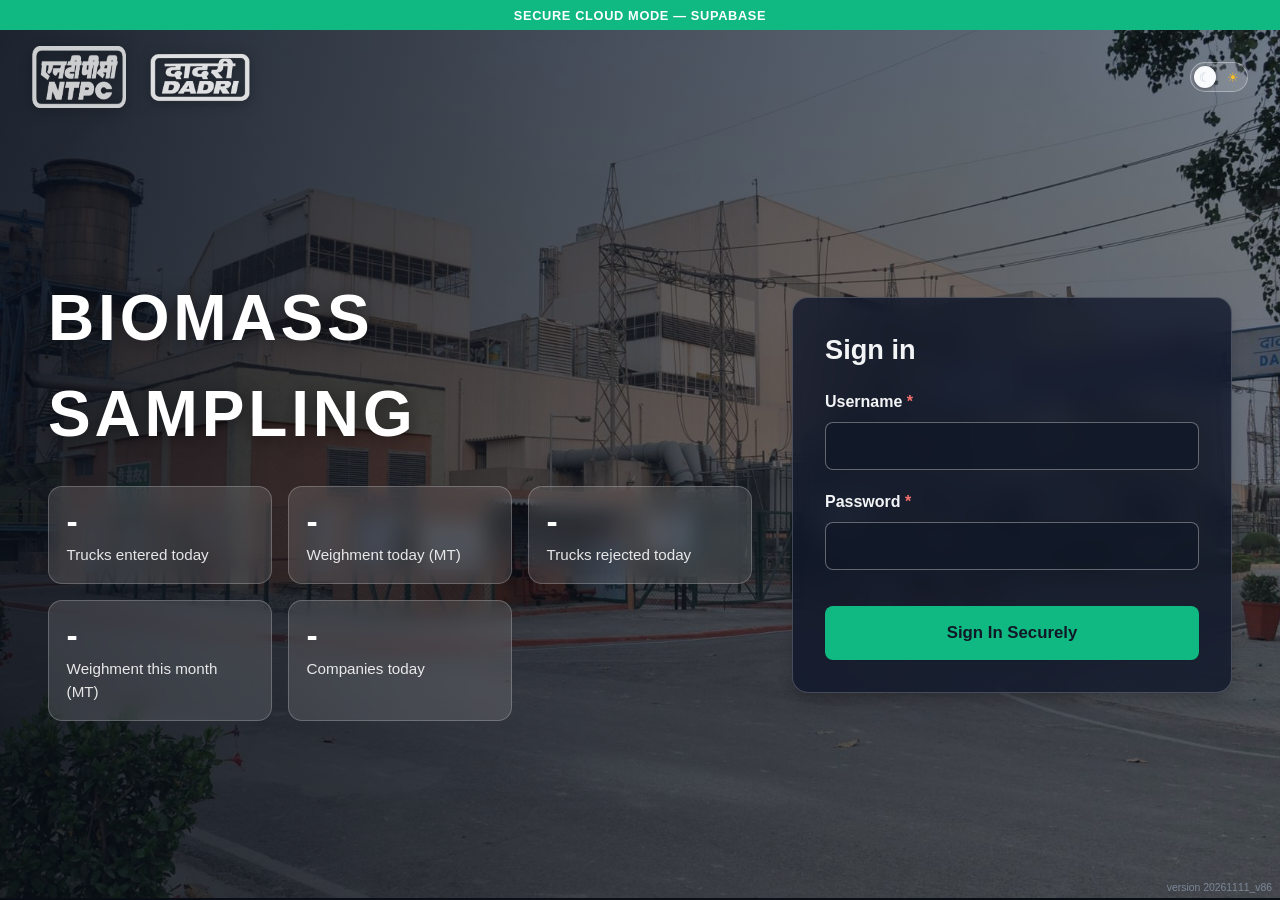
==== commit 7282eb2b: "Add files via upload" ====
--- a/index.html
+++ b/index.html
@@ -30,8 +30,9 @@
     <meta http-equiv="Expires" content="0">
     <!-- Premium Stylesheet -->
     <script>try{var t=localStorage.getItem("BIOMASS_THEME");if(t==="light")document.documentElement.setAttribute("data-theme","light")}catch(e){}</script>
-    <link rel="stylesheet" href="theme-light.css?v=20261108_v83">
-    <link rel="stylesheet" href="style.css?v=20261108_v83">
+    <link rel="stylesheet" href="theme-light.css?v=20261111_v86">
+    <link rel="stylesheet" href="style.css?v=20261111_v86">
+    <link rel="stylesheet" href="seal-gate.css?v=20261111_v86">
     <!-- Chart.js 4.4.4 for the Executive Management Dashboard: the app's own copy (no outside server is trusted) -->
     <script src="lib/chart.umd.min.js"></script>
 </head>
@@ -1205,7 +1206,17 @@
                     <div><button type="button" class="btn btn-secondary" id="btn-sx-logins-refresh">Refresh</button></div>
                 </div>
                 <div class="card"><div class="table-responsive"><table style="min-width: 0;"><thead><tr><th>Login</th><th>Name</th><th>Role</th><th>Status</th><th>Actions</th></tr></thead><tbody id="sx-logins-body"></tbody></table></div></div>
-                            <div class="card" id="vendor-site-card" style="margin-top: 1.5rem;">
+                            <div class="card" id="seal-card" style="margin-top: 1.5rem;">
+                    <h3 class="card-title" style="margin-bottom: 0.6rem;">Barcoded seals</h3>
+                    <div id="seal-status" style="font-size: 1rem; margin-bottom: 0.8rem;">Loading...</div>
+                    <div style="display: flex; gap: 0.6rem; flex-wrap: wrap;" id="seal-modes">
+                        <button type="button" class="btn btn-secondary" data-m="off" disabled>Off</button>
+                        <button type="button" class="btn btn-secondary" data-m="preview" disabled>Preview (greyed fields)</button>
+                        <button type="button" class="btn btn-secondary" data-m="on" disabled>On</button>
+                        <button type="button" class="btn btn-secondary" id="seal-preview">Summary of what changes</button>
+                    </div>
+                </div>
+                <div class="card" id="vendor-site-card" style="margin-top: 1.5rem;">
                     <h3 class="card-title" style="margin-bottom: 0.6rem;">Vendor website</h3>
                     <div id="vs-status" style="font-size: 1rem; margin-bottom: 0.8rem;"></div>
                     <div style="display: flex; gap: 0.6rem; flex-wrap: wrap;">
@@ -1666,6 +1677,8 @@
                 <div class="ftabs" id="lab1-tabs" role="tablist">
                     <button type="button" class="active" data-ft="scan" id="lab1-tab-scan">Scan &amp; test</button>
                     <button type="button" data-ft="mix" id="lab1-tab-mix" style="display: none;">Mixing scan</button>
+                    <button type="button" data-ft="seals" id="lab1-tab-seals" style="display: none;">Seal tray</button>
+                    <button type="button" data-ft="cseals" id="lab1-tab-cseals" style="display: none;">Composite seals</button>
                     <button type="button" data-ft="hist" id="lab1-tab-hist">Today's list</button>
                 </div>
                 <div class="lab-col-a" style="display: flex; flex-direction: column; gap: 1.5rem;">
@@ -1681,6 +1694,15 @@
                             </div>
                         </div>
                         <div id="lab1-qr-reader" style="display:none;"></div>
+                    </div>
+
+                    <div class="card" data-ftgroup="lab1-tabs" data-ftab="seals" style="margin-bottom: 0;">
+                        <h3 class="card-title">Seal tray: scan the seals first</h3>
+                        <div id="lab1-seal-tray"></div>
+                    </div>
+                    <div class="card" data-ftgroup="lab1-tabs" data-ftab="cseals" style="margin-bottom: 0;">
+                        <h3 class="card-title">Composite seals: scan before mixing</h3>
+                        <div id="lab1-cseal-tray"></div>
                     </div>
 
                     <!-- Blind Entry Form (Hidden until barcode lookup succeeds) -->
@@ -2307,8 +2329,9 @@
 
     <!-- App JavaScript files -->
     <script src="lib/zip-store.js?v=20261103_v64" onerror="alert('CRITICAL: lib/zip-store.js failed to load!')"></script>
-    <script src="api.js?v=20261108_v83" onerror="alert('CRITICAL: api.js failed to load!')"></script>
-    <script src="app.js?v=20261108_v83" onerror="alert('CRITICAL: app.js failed to load!')"></script>
+    <script src="seal-gate.js?v=20261111_v86"></script>
+    <script src="api.js?v=20261111_v86" onerror="alert('CRITICAL: api.js failed to load!')"></script>
+    <script src="app.js?v=20261111_v86" onerror="alert('CRITICAL: app.js failed to load!')"></script>
 
     <!-- MOBILE/APK FIX: make every table horizontally scrollable inside its card -->
     <script>
--- a/seal-gate.css
+++ b/seal-gate.css
@@ -0,0 +1,66 @@
+/* Barcoded-seal checks: scan window and the big success / tampered signs. Used by the stand-alone seal-system and (when switched on) the biomass app. */
+.sg-back { position: fixed; inset: 0; z-index: 100000; background: rgba(5, 10, 20, 0.78); display: none; align-items: center; justify-content: center; padding: 1rem; backdrop-filter: blur(4px); }
+.sg-back.on { display: flex; }
+.sg-card { width: min(460px, 100%); background: #111827; color: #f3f4f6; border: 1px solid rgba(255,255,255,0.16); border-radius: 18px; padding: 1.4rem; box-shadow: 0 24px 60px rgba(0,0,0,0.55); font-family: inherit; }
+:root[data-theme="light"] .sg-card { background: #fff; color: #0f2a43; border-color: rgba(15,42,67,0.2); }
+.sg-title { font-size: 1.35rem; font-weight: 800; margin-bottom: 0.3rem; }
+.sg-hint { color: #9ca3af; font-size: 1rem; margin-bottom: 1rem; }
+:root[data-theme="light"] .sg-hint { color: #546579; }
+.sg-snap { width: 100%; min-height: 64px; font-size: 1.15rem; font-weight: 800; border-radius: 14px; border: 2px dashed rgba(16,185,129,0.7); background: rgba(16,185,129,0.1); color: inherit; cursor: pointer; margin-bottom: 0.9rem; display: flex; align-items: center; justify-content: center; gap: 0.6rem; }
+.sg-snap svg { width: 30px; height: 30px; }
+.sg-row { display: flex; gap: 0.6rem; }
+.sg-row input { flex: 1; min-height: 52px; font-size: 1.15rem; letter-spacing: 0.06em; text-transform: uppercase; border-radius: 12px; padding: 0 0.9rem; background: transparent; color: inherit; border: 1px solid rgba(255,255,255,0.28); }
+:root[data-theme="light"] .sg-row input { border-color: rgba(15,42,67,0.3); }
+.sg-btn { min-height: 52px; padding: 0 1.2rem; border-radius: 12px; font-weight: 800; font-size: 1.05rem; border: 1px solid #10b981; background: #10b981; color: #052e1f; cursor: pointer; }
+:root[data-theme="light"] .sg-btn { background: #0b72b9; border-color: #0b72b9; color: #fff; }
+.sg-btn.ghost { background: transparent; color: inherit; border-color: rgba(255,255,255,0.3); }
+:root[data-theme="light"] .sg-btn.ghost { border-color: rgba(15,42,67,0.3); }
+.sg-foot { display: flex; justify-content: flex-end; margin-top: 0.9rem; }
+.sg-busy { display: none; margin-top: 0.9rem; }
+.sg-busy.on { display: block; }
+.sg-busy i { display: block; height: 14px; border-radius: 7px; margin-bottom: 8px; background: linear-gradient(90deg, rgba(148,163,184,.2) 25%, rgba(148,163,184,.4) 50%, rgba(148,163,184,.2) 75%); background-size: 200% 100%; animation: sgsh 1.3s linear infinite; }
+@keyframes sgsh { to { background-position: -200% 0; } }
+/* the verdict: a big circle with an animated tick (good) or cross (tampered) */
+.sg-verdict { display: none; text-align: center; padding: 0.6rem 0 0.2rem; }
+.sg-verdict.on { display: block; }
+.sg-circle { width: 150px; height: 150px; margin: 0 auto 1rem; border-radius: 50%; display: flex; align-items: center; justify-content: center; animation: sgpop .45s cubic-bezier(.2,1.4,.4,1) both; }
+.sg-circle.ok { background: #10b981; box-shadow: 0 0 0 10px rgba(16,185,129,0.22); }
+.sg-circle.bad { background: #ef4444; box-shadow: 0 0 0 10px rgba(239,68,68,0.22); animation: sgpop .45s cubic-bezier(.2,1.4,.4,1) both, sgshake .5s .35s; }
+.sg-circle svg { width: 84px; height: 84px; fill: none; stroke: #fff; stroke-width: 9; stroke-linecap: round; stroke-linejoin: round; }
+.sg-circle path { stroke-dasharray: 100; stroke-dashoffset: 100; animation: sgdraw .45s .3s ease-out forwards; }
+.sg-vtitle { font-size: 1.7rem; font-weight: 900; letter-spacing: 0.04em; }
+.sg-vtitle.ok { color: #10b981; } .sg-vtitle.bad { color: #ef4444; }
+.sg-vmsg { font-size: 1.05rem; margin-top: 0.4rem; color: #cbd5e1; }
+:root[data-theme="light"] .sg-vmsg { color: #3d4f63; }
+@keyframes sgpop { from { transform: scale(0.3); opacity: 0; } to { transform: scale(1); opacity: 1; } }
+@keyframes sgdraw { to { stroke-dashoffset: 0; } }
+@keyframes sgshake { 0%,100% { transform: translateX(0); } 20% { transform: translateX(-9px); } 40% { transform: translateX(9px); } 60% { transform: translateX(-6px); } 80% { transform: translateX(6px); } }
+@media (prefers-reduced-motion: reduce) { .sg-circle, .sg-circle path { animation: none; stroke-dashoffset: 0; } }
+
+/* seal tray (bulk scanning) */
+.sg-tray .sg-tray-head { display: flex; justify-content: space-between; align-items: baseline; margin-bottom: 0.7rem; font-size: 1.15rem; }
+.sg-count { font-size: 1.05rem; } .sg-count i { font-style: normal; font-weight: 800; font-size: 1.5rem; color: #10b981; }
+.sg-last { display: flex; align-items: center; gap: 0.9rem; padding: 0.8rem 1rem; border-radius: 14px; margin-bottom: 0.9rem; border: 2px solid; font-size: 1.05rem; }
+.sg-last.ok { border-color: #10b981; background: rgba(16,185,129,0.12); } .sg-last.bad { border-color: #ef4444; background: rgba(239,68,68,0.12); animation: sgshake .5s; }
+.sg-mini { width: 44px; height: 44px; border-radius: 50%; flex: none; display: inline-flex; align-items: center; justify-content: center; }
+.sg-mini svg { width: 26px; height: 26px; fill: none; stroke: #fff; stroke-width: 11; stroke-linecap: round; stroke-linejoin: round; }
+.sg-mini.big { width: 54px; height: 54px; } .okc, .sg-last.ok .sg-mini, .sg-list li.ok .sg-mini { background: #10b981; } .badc, .sg-last.bad .sg-mini, .sg-list li.bad .sg-mini { background: #ef4444; }
+.sg-list { list-style: none; padding: 0; margin: 0.9rem 0 0; max-height: 320px; overflow: auto; }
+.sg-list li { display: flex; align-items: center; gap: 0.7rem; padding: 0.4rem 0; border-bottom: 1px solid rgba(148,163,184,0.25); font-size: 1.05rem; letter-spacing: 0.04em; }
+.sg-list li .sg-mini { width: 30px; height: 30px; } .sg-list li .sg-mini svg { width: 18px; height: 18px; } .sg-list li em { margin-left: auto; font-style: normal; font-weight: 700; font-size: 0.9rem; } .sg-list li.bad em { color: #ef4444; } .sg-list li.ok em { color: #10b981; }
+/* preview of what the switch changes */
+.sg-pvcard { width: min(640px, 100%); max-height: 92vh; overflow: auto; }
+.sg-tabsrow { display: flex; flex-wrap: wrap; gap: 0.4rem; margin-bottom: 0.8rem; }
+.sg-tabsrow button { min-height: 42px; padding: 0 0.9rem; border-radius: 10px; border: 1px solid rgba(148,163,184,0.5); background: transparent; color: inherit; font-weight: 700; cursor: pointer; }
+.sg-tabsrow button.on { background: #10b981; border-color: #10b981; color: #052e1f; }
+:root[data-theme="light"] .sg-tabsrow button.on { background: #0b72b9; border-color: #0b72b9; color: #fff; }
+.sg-pvnote { font-size: 1rem; margin-bottom: 0.7rem; }
+.sg-pvbox { padding: 0.8rem 1rem; border-radius: 12px; margin-bottom: 0.55rem; border: 1px dashed rgba(148,163,184,0.5); color: #94a3b8; background: rgba(148,163,184,0.08); font-size: 1rem; }
+.sg-pvbox.new { border: 2px solid #f59e0b; color: inherit; background: rgba(245,158,11,0.12); font-weight: 600; }
+.sg-pvsigns { display: flex; align-items: center; gap: 0.7rem; flex-wrap: wrap; margin-top: 0.8rem; font-size: 0.95rem; }
+
+/* preview mode: visible but greyed and not working */
+.sg-pvmode .sg-pvbadge { display: inline-block; padding: 0.4rem 0.8rem; border-radius: 10px; margin-bottom: 0.7rem; background: rgba(245,158,11,0.15); border: 1px solid #f59e0b; font-weight: 700; font-size: 0.95rem; }
+.sg-greyed { opacity: 0.45; filter: grayscale(1); pointer-events: none; user-select: none; }
+.sg-tab-preview { opacity: 0.55; filter: grayscale(0.7); position: relative; }
+.sg-tab-preview::after { content: "PREVIEW"; position: absolute; top: -9px; right: -4px; background: #f59e0b; color: #000; font: 800 10px sans-serif; padding: 1px 6px; border-radius: 8px; }
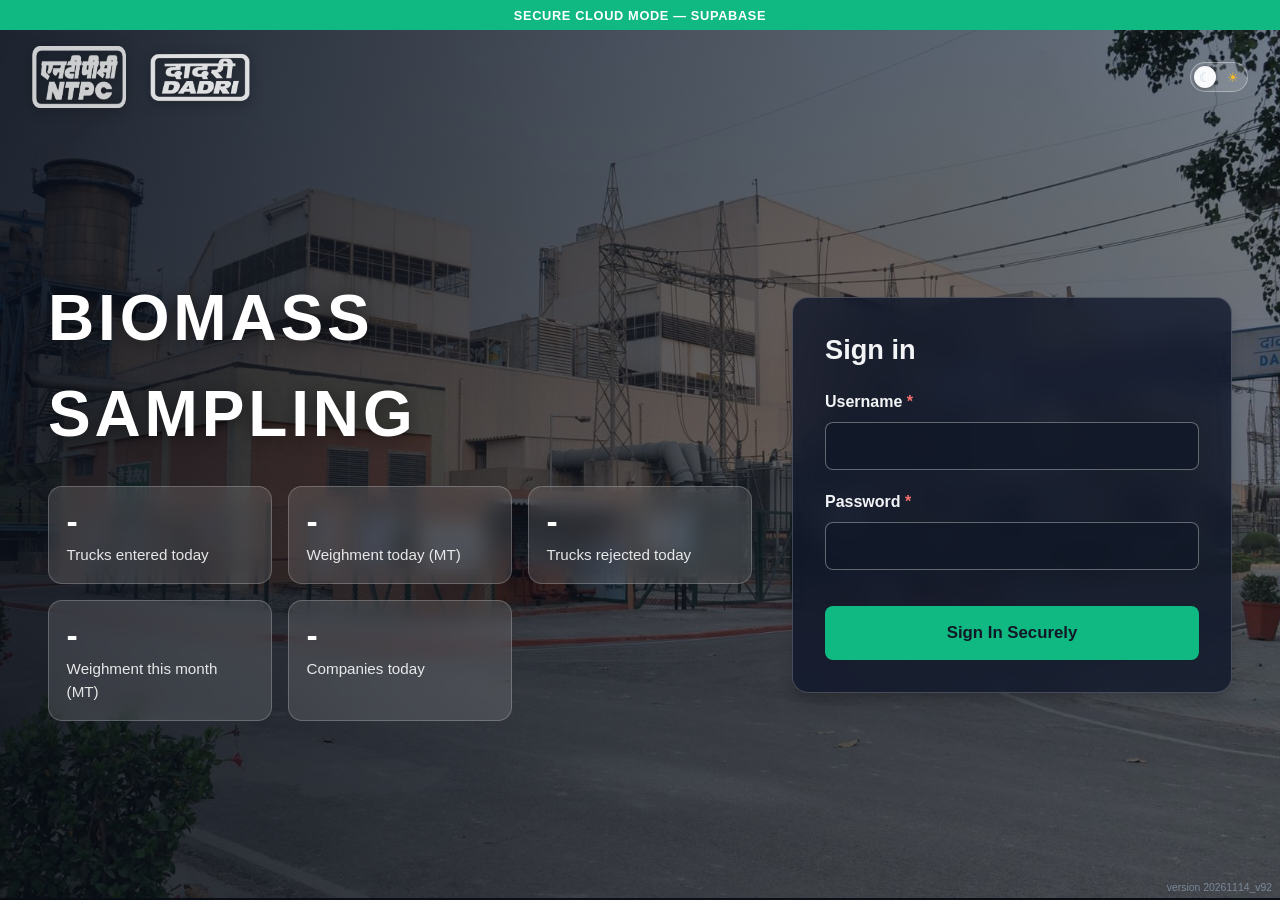
==== commit 2b3bb44a: "Add files via upload" ====
--- a/index.html
+++ b/index.html
@@ -30,9 +30,9 @@
     <meta http-equiv="Expires" content="0">
     <!-- Premium Stylesheet -->
     <script>try{var t=localStorage.getItem("BIOMASS_THEME");if(t==="light")document.documentElement.setAttribute("data-theme","light")}catch(e){}</script>
-    <link rel="stylesheet" href="theme-light.css?v=20261111_v86">
-    <link rel="stylesheet" href="style.css?v=20261111_v86">
-    <link rel="stylesheet" href="seal-gate.css?v=20261111_v86">
+    <link rel="stylesheet" href="theme-light.css?v=20261114_v92">
+    <link rel="stylesheet" href="style.css?v=20261114_v92">
+    <link rel="stylesheet" href="seal-gate.css?v=20261114_v92">
     <!-- Chart.js 4.4.4 for the Executive Management Dashboard: the app's own copy (no outside server is trusted) -->
     <script src="lib/chart.umd.min.js"></script>
 </head>
@@ -2329,9 +2329,9 @@
 
     <!-- App JavaScript files -->
     <script src="lib/zip-store.js?v=20261103_v64" onerror="alert('CRITICAL: lib/zip-store.js failed to load!')"></script>
-    <script src="seal-gate.js?v=20261111_v86"></script>
-    <script src="api.js?v=20261111_v86" onerror="alert('CRITICAL: api.js failed to load!')"></script>
-    <script src="app.js?v=20261111_v86" onerror="alert('CRITICAL: app.js failed to load!')"></script>
+    <script src="seal-gate.js?v=20261114_v92"></script>
+    <script src="api.js?v=20261114_v92" onerror="alert('CRITICAL: api.js failed to load!')"></script>
+    <script src="app.js?v=20261114_v92" onerror="alert('CRITICAL: app.js failed to load!')"></script>
 
     <!-- MOBILE/APK FIX: make every table horizontally scrollable inside its card -->
     <script>
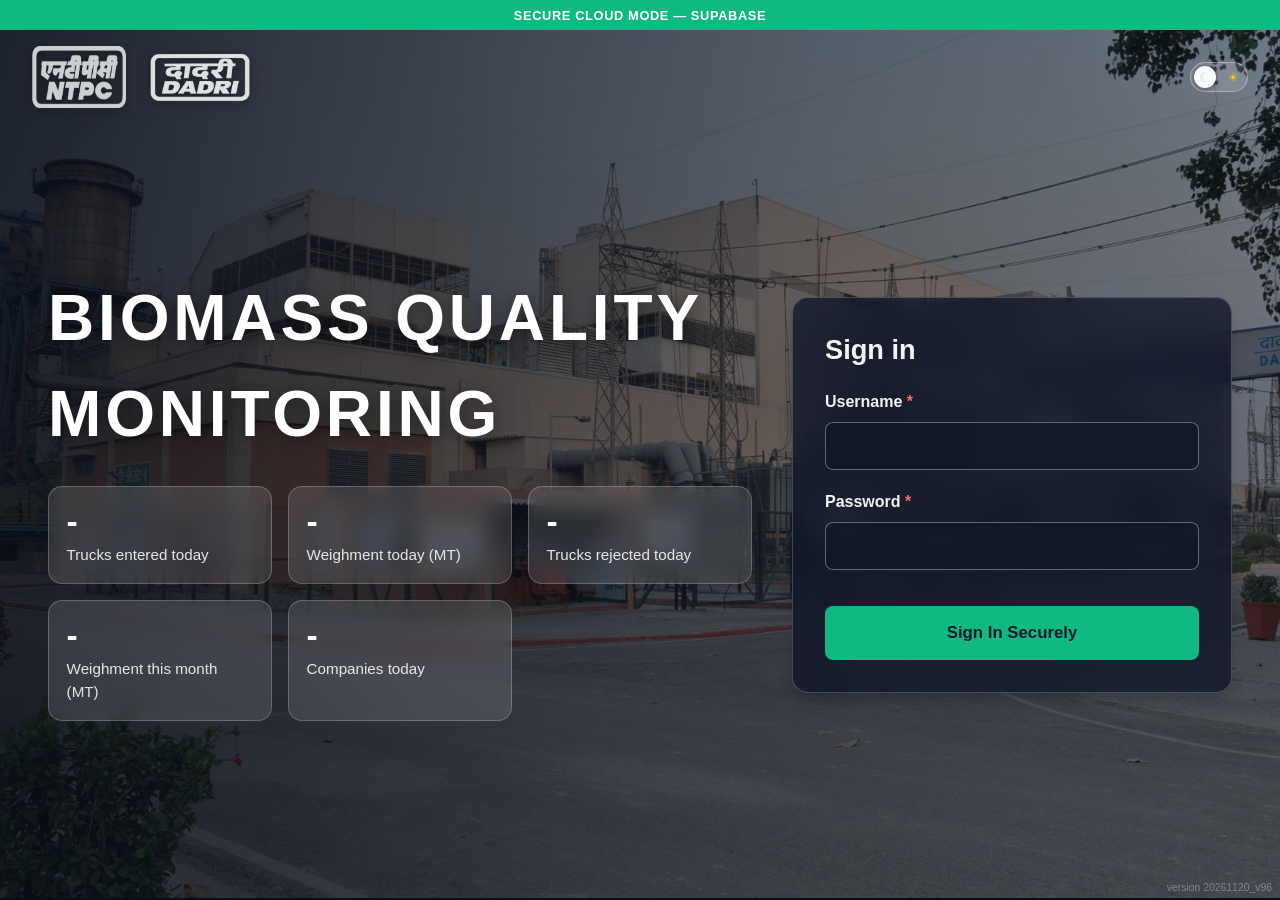
==== commit 8c79c0c6: "Add files via upload" ====
--- a/index.html
+++ b/index.html
@@ -13,7 +13,7 @@
     <meta name="apple-mobile-web-app-capable" content="yes">
     <meta name="apple-mobile-web-app-title" content="Biomass">
     <meta name="apple-mobile-web-app-status-bar-style" content="black-translucent">
-    <title>Biomass Procurement - Secure Blind Testing System</title>
+    <title>Biomass Quality Monitoring</title>
     <!-- Global Error Handler to capture and show console errors on-screen -->
     <script>
         window.onerror = function(message, source, lineno, colno, error) {
@@ -30,9 +30,9 @@
     <meta http-equiv="Expires" content="0">
     <!-- Premium Stylesheet -->
     <script>try{var t=localStorage.getItem("BIOMASS_THEME");if(t==="light")document.documentElement.setAttribute("data-theme","light")}catch(e){}</script>
-    <link rel="stylesheet" href="theme-light.css?v=20261114_v92">
-    <link rel="stylesheet" href="style.css?v=20261114_v92">
-    <link rel="stylesheet" href="seal-gate.css?v=20261114_v92">
+    <link rel="stylesheet" href="theme-light.css?v=20261120_v96">
+    <link rel="stylesheet" href="style.css?v=20261120_v96">
+    <link rel="stylesheet" href="seal-gate.css?v=20261120_v96">
     <!-- Chart.js 4.4.4 for the Executive Management Dashboard: the app's own copy (no outside server is trusted) -->
     <script src="lib/chart.umd.min.js"></script>
 </head>
@@ -99,7 +99,7 @@
                 </div>
                 <div class="ntpc-body">
                     <div class="ntpc-hero">
-                        <h1 class="ntpc-title">Biomass Sampling</h1>
+                        <h1 class="ntpc-title">Biomass Quality Monitoring</h1>
                         <div class="ntpc-stats" id="public-stats" aria-live="polite">
                             <div class="ntpc-stat"><div class="ntpc-stat-n sk" data-k="trucks_today">&nbsp;</div><div class="ntpc-stat-l">Trucks entered today</div></div>
                             <div class="ntpc-stat"><div class="ntpc-stat-n sk" data-k="weighment_today_mt">&nbsp;</div><div class="ntpc-stat-l">Weighment today (MT)</div></div>
@@ -167,7 +167,7 @@
                 </button>
                 <button class="tab-btn" data-tab="admin-inspector">
                     <svg xmlns="http://www.w3.org/2000/svg" width="16" height="16" viewBox="0 0 24 24" fill="none" stroke="currentColor" stroke-width="2" stroke-linecap="round" stroke-linejoin="round"><circle cx="11" cy="11" r="8"></circle><line x1="21" y1="21" x2="16.65" y2="16.65"></line></svg>
-                    Barcode Inspector
+                    QR Inspector
                 </button>
                 <button class="tab-btn" data-tab="admin-referee" id="tab-btn-referee">
                     <svg xmlns="http://www.w3.org/2000/svg" width="16" height="16" viewBox="0 0 24 24" fill="none" stroke="currentColor" stroke-width="2" stroke-linecap="round" stroke-linejoin="round"><path d="M12 3v18M3 9l9-6 9 6M3 9v6a6 6 0 0 0 6 6M21 9v6a6 6 0 0 1-6 6M3 9l9 6 9-6"/></svg>
@@ -335,27 +335,27 @@
                         <h3 class="card-title" style="margin: 0; font-size: 1.05rem; font-weight: 700; color: #f8fafc; display: flex; align-items: center; gap: 0.5rem;">
                             <span>Live Operational Supply Pipeline</span>
                         </h3>
-                        <span style="font-size: 0.75rem; color: #94a3b8;">Real-time Stage Progress Tracker</span>
+                        <span style="font-size: 0.75rem; color: #94a3b8;">Trucks of the last 7 days, where they wait now</span>
                     </div>
                     <div style="display: grid; grid-template-columns: repeat(auto-fit, minmax(160px, 1fr)); gap: 0.85rem; text-align: center;">
                         <div style="background: rgba(59, 130, 246, 0.08); padding: 1rem; border-radius: 10px; border: 1px solid rgba(59, 130, 246, 0.25);">
-                            <div style="font-size: 0.72rem; text-transform: uppercase; color: #94a3b8; font-weight: 700; letter-spacing: 0.05em;">1. Gate Intake</div>
+                            <div style="font-size: 0.72rem; text-transform: uppercase; color: #94a3b8; font-weight: 700; letter-spacing: 0.05em;">1. Gate Intake (moisture pending)</div>
                             <div style="font-size: 1.6rem; font-weight: 800; color: #60a5fa; margin-top: 0.35rem;" id="pipe-gate-count">0</div>
                         </div>
                         <div style="background: rgba(245, 158, 11, 0.08); padding: 1rem; border-radius: 10px; border: 1px solid rgba(245, 158, 11, 0.25);">
-                            <div style="font-size: 0.72rem; text-transform: uppercase; color: #94a3b8; font-weight: 700; letter-spacing: 0.05em;">2. Moisture Lab</div>
+                            <div style="font-size: 0.72rem; text-transform: uppercase; color: #94a3b8; font-weight: 700; letter-spacing: 0.05em;">2. Moisture Lab (not yet unloaded)</div>
                             <div style="font-size: 1.6rem; font-weight: 800; color: #fbbf24; margin-top: 0.35rem;" id="pipe-lab1-count">0</div>
                         </div>
                         <div style="background: rgba(139, 92, 246, 0.08); padding: 1rem; border-radius: 10px; border: 1px solid rgba(139, 92, 246, 0.25);">
-                            <div style="font-size: 0.72rem; text-transform: uppercase; color: #94a3b8; font-weight: 700; letter-spacing: 0.05em;">3. Weighment & Unload</div>
+                            <div style="font-size: 0.72rem; text-transform: uppercase; color: #94a3b8; font-weight: 700; letter-spacing: 0.05em;">3. Unloaded (GCV pending)</div>
                             <div style="font-size: 1.6rem; font-weight: 800; color: #a78bfa; margin-top: 0.35rem;" id="pipe-weigh-count">0</div>
                         </div>
                         <div style="background: rgba(6, 182, 212, 0.08); padding: 1rem; border-radius: 10px; border: 1px solid rgba(6, 182, 212, 0.25);">
-                            <div style="font-size: 0.72rem; text-transform: uppercase; color: #94a3b8; font-weight: 700; letter-spacing: 0.05em;">4. Composite GCV Lab</div>
+                            <div style="font-size: 0.72rem; text-transform: uppercase; color: #94a3b8; font-weight: 700; letter-spacing: 0.05em;">4. Completed (GCV saved)</div>
                             <div style="font-size: 1.6rem; font-weight: 800; color: #22d3ee; margin-top: 0.35rem;" id="pipe-lab2-count">0</div>
                         </div>
                         <div style="background: rgba(16, 185, 129, 0.08); padding: 1rem; border-radius: 10px; border: 1px solid rgba(16, 185, 129, 0.25);">
-                            <div style="font-size: 0.72rem; text-transform: uppercase; color: #94a3b8; font-weight: 700; letter-spacing: 0.05em;">5. Fully Completed</div>
+                            <div style="font-size: 0.72rem; text-transform: uppercase; color: #94a3b8; font-weight: 700; letter-spacing: 0.05em;">5. Older than 7 days, not finished</div>
                             <div style="font-size: 1.6rem; font-weight: 800; color: #34d399; margin-top: 0.35rem;" id="pipe-completed-count">0</div>
                         </div>
                     </div>
@@ -500,7 +500,7 @@
                                 <span>Print the label automatically after registering <small style="color: var(--text-muted);">(remembered on this device)</small></span>
                             </label>
                             <button type="submit" class="btn btn-primary" style="width: 100%; margin-top: 1rem;">
-                                Register Truck & Generate Barcodes
+                                Register Truck & Generate QR Codes
                             </button>
                         </form>
                     </div>
@@ -535,8 +535,8 @@
 
                         <!-- Newly Generated Barcodes Outputs -->
                         <div class="card" id="admin-barcodes-result" style="display: none; margin-bottom: 0;">
-                            <h3 class="card-title">Generated Opaque Barcode</h3>
-                            <p hidden style="font-size: 0.85rem; margin-bottom: 1rem;">Attach this physical barcode to the container. It contains no human-readable supplier information.</p>
+                            <h3 class="card-title">Generated Opaque QR Code</h3>
+                            <p hidden style="font-size: 0.85rem; margin-bottom: 1rem;">Attach this physical QR label to the container. It contains no human-readable supplier information.</p>
                             
                             <div class="barcode-card-container">
                                 <!-- Sample 1 Card -->
@@ -557,6 +557,23 @@
                     </div>
                 </div>
                 
+                <!-- Seal tags: stock, new lots, print sheets (Admin only; shown when the seal system is in Preview or On) -->
+                <div class="card" id="seal-admin-card" style="display:none; margin-top: 1.5rem;">
+                    <h3 class="card-title">Seal tags (private codes)</h3>
+                    <p style="font-size:.88rem;color:var(--text-muted);margin-bottom:.6rem;">The app creates the seal codes. They can be read only by this app, not by any phone or scanner app. Generate a lot, send the sheet to the printer, and the codes are marked used when the lab scans them.</p>
+                    <div id="seal-stock-line" style="font-weight:600;margin-bottom:.6rem;"></div>
+                    <div id="seal-low-banner" style="display:none;background:#7f1d1d;color:#fff;border-radius:8px;padding:.6rem .9rem;margin-bottom:.7rem;font-weight:700;"></div>
+                    <div style="display:flex;gap:.6rem;flex-wrap:wrap;align-items:flex-end;margin-bottom:.8rem;">
+                        <label style="font-size:.85rem;">How many seal codes<input type="number" id="seal-gen-qty" min="1" max="20000" value="1000" style="width:8rem;display:block;"></label>
+                        <label style="font-size:.85rem;">Lot name (optional)<input type="text" id="seal-gen-label" maxlength="60" style="width:11rem;display:block;"></label>
+                        <label style="font-size:.85rem;">Tag width (mm)<input type="number" id="seal-gen-w" min="8" max="150" value="30" style="width:6rem;display:block;"></label>
+                        <label style="font-size:.85rem;">Tag height (mm)<input type="number" id="seal-gen-h" min="8" max="150" value="10" style="width:6rem;display:block;"></label>
+                        <button type="button" class="btn btn-primary" id="seal-gen-btn">Generate new lot</button>
+                    </div>
+                    <div id="seal-gen-msg" style="font-size:.88rem;min-height:1.2em;margin-bottom:.5rem;"></div>
+                    <div id="seal-lots" style="overflow-x:auto;"></div>
+                </div>
+
                 <!-- Admin QR Lookup & Reprint Panel (Visible ONLY for Admin) -->
                 <div class="card" id="admin-qr-lookup-card" style="margin-top: 1.5rem; background: linear-gradient(135deg, rgba(15, 23, 42, 0.95) 0%, rgba(30, 41, 59, 0.85) 100%); border: 1px solid rgba(59, 130, 246, 0.3);">
                     <div style="display: flex; justify-content: space-between; align-items: center; margin-bottom: 0.75rem;">
@@ -615,7 +632,7 @@
                 </div>
 
                 <!-- Today's registrations (Entry login). Deliberately NO sample barcode, NO mixing group and NO
-                     reprint here: after the one-time label print at registration, only Admin can view/reprint a sample QR. -->
+                     reprint here without the QR reprint password (kept by the Super Admin): the QR of a truck registered today can be reprinted with it. -->
                 <div class="card" style="display: none; margin-top: 1.5rem;" id="recent-registrations-card">
                     <h3 class="card-title" id="recent-reg-card-title">Today's Registered Trucks (Gate Entry)</h3>
                     <div class="table-responsive">
@@ -627,6 +644,7 @@
                                     <th>Vehicle Number</th>
                                     <th>Invoice / Challan No.</th>
                                     <th>Driver Name</th>
+                                    <th>QR label</th>
                                 </tr>
                             </thead>
                             <tbody id="recent-reg-table-body">
@@ -715,6 +733,15 @@
 
                     <form id="weigh-edit-form">
                         <input type="hidden" id="weigh-edit-truck-id">
+                        <div id="weigh-read-box" class="weigh-read-box">
+                            <div class="weigh-read-row">
+                                <button type="button" class="btn btn-primary" id="btn-weigh-photo">Read weight from photo</button>
+                                <input type="file" id="weigh-photo-file" accept="image/*" capture="environment" style="display: none;">
+                                <button type="button" class="btn btn-secondary" id="btn-weigh-manual">Type by hand (password)</button>
+                                <span id="weigh-manual-state"></span>
+                            </div>
+                            <div id="weigh-read-result" style="display: none;"></div>
+                        </div>
                         <div class="grid-3">
                             <div class="form-group">
                                 <label for="weigh-edit-gross" id="lbl-weigh-edit-gross">Gross Weight (kg)</label>
@@ -752,7 +779,21 @@
 
             <!-- TAB 4: COMPILED REPORTS -->
             <div id="tab-admin-reports" class="tab-content">
-                <div class="card">
+                <div class="ftabs" id="rep-tabs" role="tablist" style="margin-bottom:1rem;">
+                    <button type="button" class="active" data-ft="day" id="rep-tab-day">Date-wise &amp; vendor</button>
+                    <button type="button" data-ft="range" id="rep-tab-range">Vendor, custom date range</button>
+                </div>
+                <div class="card" data-ftgroup="rep-tabs" data-ftab="range" id="report-range-card">
+                    <h3 class="card-title">Vendor report for a custom date range</h3>
+                    <div class="grid-3">
+                        <div class="form-group"><label for="report-range-from">From date</label><input type="date" id="report-range-from"></div>
+                        <div class="form-group"><label for="report-range-to">To date</label><input type="date" id="report-range-to"></div>
+                        <div class="form-group"><label for="report-range-company">Vendor</label>
+                            <select id="report-range-company"><option value="">-- Choose Supplier --</option></select></div>
+                    </div>
+                    <div style="margin-top:.8rem;"><button type="button" class="btn btn-primary" id="btn-compile-range-report" style="height:2.75rem;">Compile Report Data</button></div>
+                </div>
+                <div class="card" data-ftgroup="rep-tabs" data-ftab="day">
                     <h3 class="card-title">Generate Office Biomass Quality Report</h3>
                     <div class="grid-3">
                         <div class="form-group">
@@ -849,151 +890,26 @@
                     </div>
                 </div>
 
-                <!-- Card: Commercial Logistics & Unloaded Biomass Summary (No Lab Chemistry) -->
-                <div class="card" style="margin-top: 1.5rem; border: 1px solid rgba(59, 130, 246, 0.35); background: linear-gradient(135deg, rgba(15, 23, 42, 0.95) 0%, rgba(30, 41, 59, 0.85) 100%);">
-                    <div style="display: flex; justify-content: space-between; align-items: center; flex-wrap: wrap; gap: 0.5rem; margin-bottom: 0.75rem;">
-                        <h3 class="card-title" style="margin: 0; color: #60a5fa; border: none; padding: 0;">
-                            Commercial Logistics &amp; Unloaded Biomass Report
-                        </h3>
-                        <span style="font-size: 0.75rem; background: rgba(59, 130, 246, 0.15); color: #93c5fd; border: 1px solid rgba(59, 130, 246, 0.3); padding: 3px 10px; border-radius: 20px; font-weight: 700;">
-                            COMMERCIAL INTAKE METRICS
-                        </span>
-                    </div>
-                    <p style="font-size: 0.85rem; color: #94a3b8; margin-bottom: 1.25rem;">
-                        Generate commercial intake reports summarizing truck counts, gross &amp; net biomass tonnage unloaded, and approval/rejection rates across vendors for any day, week, or month.
-                    </p>
-
-                    <div style="display: grid; grid-template-columns: repeat(auto-fit, minmax(180px, 1fr)); gap: 1rem; align-items: end;">
-                        <div class="form-group" style="margin-bottom: 0;">
-                            <label for="comm-report-period" style="font-size: 0.8rem; font-weight: 600; color: #cbd5e1; margin-bottom: 0.35rem;">Timeframe</label>
-                            <select id="comm-report-period" class="form-control" style="width: 100%; background: rgba(15, 23, 42, 0.9); border: 1px solid rgba(255,255,255,0.15); color: #f8fafc; border-radius: 6px; padding: 0.5rem;">
-                                <option value="day">Daily Report (Single Day)</option>
-                                <option value="week">Weekly Summary (Last 7 Days)</option>
-                                <option value="month">Monthly Overview (Full Month)</option>
-                            </select>
-                        </div>
-                        <div class="form-group" style="margin-bottom: 0;">
-                            <label for="comm-report-date" style="font-size: 0.8rem; font-weight: 600; color: #cbd5e1; margin-bottom: 0.35rem;">Date of Record</label>
-                            <input type="date" id="comm-report-date" class="form-control" style="width: 100%; background: rgba(15, 23, 42, 0.9); border: 1px solid rgba(255,255,255,0.15); color: #f8fafc; border-radius: 6px; padding: 0.5rem;">
-                        </div>
-                        <div class="form-group" style="margin-bottom: 0;">
-                            <label for="comm-report-company" style="font-size: 0.8rem; font-weight: 600; color: #cbd5e1; margin-bottom: 0.35rem;">Supplier Filter</label>
-                            <select id="comm-report-company" class="form-control" style="width: 100%; background: rgba(15, 23, 42, 0.9); border: 1px solid rgba(255,255,255,0.15); color: #f8fafc; border-radius: 6px; padding: 0.5rem;">
-                                <option value="ALL">All Suppliers (Combined)</option>
-                            </select>
-                        </div>
-                        <div>
-                            <button type="button" class="btn btn-primary" id="btn-compile-comm-report" style="width: 100%; height: 2.5rem; background: linear-gradient(135deg, #3b82f6 0%, #2563eb 100%); font-weight: 700;">
-                                Compile Report Data
-                            </button>
-                        </div>
-                    </div>
-
-                    <!-- Commercial Report Output Container -->
-                    <div id="comm-report-output" style="display: none; margin-top: 1.5rem; border-top: 1px dashed rgba(255,255,255,0.15); padding-top: 1.5rem;">
-                        <div style="display: flex; justify-content: space-between; align-items: center; flex-wrap: wrap; gap: 1rem; margin-bottom: 1.25rem;">
-                            <div>
-                                <h3 id="comm-report-title" style="font-size: 1.3rem; margin: 0; color: #fff;">Biomass Logistics &amp; Unloading Summary</h3>
-                                <p id="comm-report-subtitle" style="font-size: 0.85rem; color: #94a3b8; margin: 0.25rem 0 0;"></p>
-                            </div>
-                            <div style="display: flex; gap: 0.5rem;">
-                                <button type="button" class="btn btn-secondary btn-sm" id="btn-print-comm-report">Print Report</button>
-                                <button type="button" class="btn btn-primary btn-sm" id="btn-pdf-comm-report" style="background: #10b981; border: none;">Export PDF</button>
-                            </div>
-                        </div>
-
-                        <!-- Summary Cards -->
-                        <div class="report-summary-cards" style="grid-template-columns: repeat(auto-fit, minmax(130px, 1fr));">
-                            <div class="report-summary-card">
-                                <div class="report-summary-lbl">Total Trucks</div>
-                                <div class="report-summary-val" id="comm-sum-trucks">0</div>
-                            </div>
-                            <div class="report-summary-card">
-                                <div class="report-summary-lbl">Trucks Unloaded</div>
-                                <div class="report-summary-val" id="comm-sum-unloaded" style="color: #10b981;">0</div>
-                            </div>
-                            <div class="report-summary-card">
-                                <div class="report-summary-lbl">Gross Weight</div>
-                                <div class="report-summary-val" id="comm-sum-gross">0 MT</div>
-                            </div>
-                            <div class="report-summary-card">
-                                <div class="report-summary-lbl">Net Biomass</div>
-                                <div class="report-summary-val" id="comm-sum-net" style="color: #60a5fa;">0 MT</div>
-                            </div>
-                            <div class="report-summary-card">
-                                <div class="report-summary-lbl">Approved</div>
-                                <div class="report-summary-val" id="comm-sum-approved" style="color: #10b981;">0</div>
-                            </div>
-                            <div class="report-summary-card">
-                                <div class="report-summary-lbl">Rejected</div>
-                                <div class="report-summary-val" id="comm-sum-rejected" style="color: #ef4444;">0</div>
-                            </div>
-                        </div>
-
-                        <!-- Company Breakdown Table -->
-                        <h4 style="margin: 1.5rem 0 0.75rem; font-size: 1rem; color: #e2e8f0;">Vendor Breakdown Summary</h4>
-                        <div class="table-responsive">
-                            <table>
-                                <thead>
-                                    <tr>
-                                        <th>Supplier Name</th>
-                                        <th>Registered Trucks</th>
-                                        <th>Unloaded Trucks</th>
-                                        <th>Gross Weight (MT)</th>
-                                        <th>Net Biomass (MT)</th>
-                                        <th>Approved</th>
-                                        <th>Rejected</th>
-                                    </tr>
-                                </thead>
-                                <tbody id="comm-company-breakdown-body">
-                                </tbody>
-                            </table>
-                        </div>
-
-                        <!-- Consignment Detail Rows -->
-                        <h4 style="margin: 1.5rem 0 0.75rem; font-size: 1rem; color: #e2e8f0;">Consignment Intake Log</h4>
-                        <div class="table-responsive">
-                            <table>
-                                <thead>
-                                    <tr>
-                                        <th>Truck ID</th>
-                                        <th>Date</th>
-                                        <th>Supplier Name</th>
-                                        <th>Vehicle Number</th>
-                                        <th>Challan No.</th>
-                                        <th>Gross (kg)</th>
-                                        <th>Tare (kg)</th>
-                                        <th>Net (kg)</th>
-                                        <th>Unloading State</th>
-                                        <th>Approval</th>
-                                    </tr>
-                                </thead>
-                                <tbody id="comm-trucks-detail-body">
-                                </tbody>
-                            </table>
-                        </div>
-                    </div>
-                </div>
             </div>
 
             <!-- TAB: BARCODE INSPECTOR -->
             <div id="tab-admin-inspector" class="tab-content">
                 <div class="ftabs" id="insp-tabs" role="tablist">
-                    <button type="button" class="active" data-ft="scan">Scan / type barcode</button>
+                    <button type="button" class="active" data-ft="scan">Scan / type QR</button>
                     <button type="button" data-ft="mix">Find by mixing code</button>
                 </div>
                 <div class="grid-2">
                     <div data-ftgroup="insp-tabs" data-ftab="scan" style="display: flex; flex-direction: column; gap: 1.5rem;">
                         <div class="card" style="margin-bottom: 0;">
-                            <h3 class="card-title">Barcode Inspector & Lookup</h3>
-                            <p hidden style="font-size: 0.85rem; margin-bottom: 1.5rem;">Scan or search any barcode (Intake Sample-1, Lab Test Lot, Referee Lot, or Vendor Lot) to view its full tracking history, weights, and test results.</p>
+                            <h3 class="card-title">QR Inspector & Lookup</h3>
+                            <p hidden style="font-size: 0.85rem; margin-bottom: 1.5rem;">Scan or search any QR (Intake Sample-1, Lab Test Lot, Referee Lot, or Vendor Lot) to view its full tracking history, weights, and test results.</p>
 
                             <!-- Snap Photo to Scan (camera capture) -->
                             <div class="scan-trigger-section" id="inspector-scan-trigger">
                                 <div class="scan-icon">📷</div>
                                 <div>
-                                    <h4 style="margin-bottom: 0.25rem;">Snap Photo to Scan Barcode</h4>
-                                    <p hidden style="font-size: 0.85rem;">Tap to open your camera and take a photo of the barcode sticker</p>
+                                    <h4 style="margin-bottom: 0.25rem;">Snap Photo to Scan QR</h4>
+                                    <p hidden style="font-size: 0.85rem;">Tap to open your camera and take a photo of the QR sticker</p>
                                 </div>
                             </div>
                             <div id="inspector-qr-reader" style="display:none;"></div>
@@ -1001,14 +917,14 @@
                             <!-- Manual input & file upload -->
                             <div class="scan-input-manual">
                                 <div class="form-group">
-                                    <label for="inspector-manual-input">Or Scan with USB Scanner / Type Barcode ID</label>
+                                    <label for="inspector-manual-input">Or Scan with USB Scanner / Type QR ID</label>
                                     <div style="display: flex; gap: 0.5rem; margin-top: 0.25rem;">
-                                        <input type="text" id="inspector-manual-input" placeholder="Type barcode ID (e.g. S1-1234567, CMP-...)" style="flex: 1;">
+                                        <input type="text" id="inspector-manual-input" placeholder="Type QR ID (e.g. S1-1234567, CMP-...)" style="flex: 1;">
                                         <button type="button" class="btn btn-secondary" id="btn-inspector-lookup">Search</button>
                                     </div>
                                 </div>
                                 <div class="form-group" style="margin-bottom: 0; border-top: 1px dashed #e5e7eb; padding-top: 0.75rem;">
-                                    <label for="inspector-file-input">Or Upload Barcode Image / PDF Sticker</label>
+                                    <label for="inspector-file-input">Or Upload QR Image / PDF Sticker</label>
                                     <input type="file" id="inspector-file-input" accept="image/*,application/pdf" class="form-control" style="font-size: 0.8rem; padding: 0.25rem; margin-top: 0.25rem;">
                                 </div>
                             </div>
@@ -1018,7 +934,7 @@
 
                     <!-- Inspector Results Panel (Hidden until lookup succeeds) -->
                     <div class="card" id="inspector-result-card" data-ftgroup="insp-tabs" data-ftab="scan" style="display: none; margin-bottom: 0;">
-                        <h3 class="card-title">Barcode Information</h3>
+                        <h3 class="card-title">QR Information</h3>
                         <div id="inspector-result-content">
                             <!-- Dynamically Rendered -->
                         </div>
@@ -1685,11 +1601,11 @@
                     <div class="card" data-ftgroup="lab1-tabs" data-ftab="scan" style="margin-bottom: 0;">
                         <h3 class="card-title" id="lab1-station-title">Lab Station 1 — Moisture &amp; Fineness</h3>
                         
-                        <!-- Snap Photo to Scan Sample-1 Barcode -->
+                        <!-- Snap Photo to Scan Sample-1 QR -->
                         <div class="scan-trigger-section" id="lab1-scan-trigger">
                             <div class="scan-icon">📷</div>
                             <div>
-                                <h4 style="margin-bottom: 0.25rem;">Snap Photo to Scan Sample-1 Barcode</h4>
+                                <h4 style="margin-bottom: 0.25rem;">Snap Photo to Scan Sample-1 QR</h4>
                                 <p hidden style="font-size: 0.85rem;">Tap to open your camera and take a photo of the opaque container label</p>
                             </div>
                         </div>
@@ -1702,10 +1618,12 @@
                     </div>
                     <div class="card" data-ftgroup="lab1-tabs" data-ftab="cseals" style="margin-bottom: 0;">
                         <h3 class="card-title">Composite seals: scan before mixing</h3>
+                        <p style="font-size:.88rem;color:var(--text-muted);margin-bottom:.5rem;">Scan the seal tag of every sample received. When all are scanned and you are satisfied, press Start mixing to break the seals and open the Mixing scan.</p>
                         <div id="lab1-cseal-tray"></div>
-                    </div>
-
-                    <!-- Blind Entry Form (Hidden until barcode lookup succeeds) -->
+                        <div id="lab1-cseal-start" style="margin-top:.8rem;"></div>
+                    </div>
+
+                    <!-- Blind Entry Form (Hidden until QR lookup succeeds) -->
                     <div id="lab1-duplicate-notice" data-ftgroup="lab1-tabs" data-ftab="scan" class="alert alert-danger duplicate-notice" role="alert" style="display: none;"></div>
                     <div class="card" id="lab1-entry-card" data-ftgroup="lab1-tabs" data-ftab="scan" style="display: none; margin-bottom: 0;">
                         <div id="lab1-alert" class="alert" style="display: none;"></div>
@@ -1915,7 +1833,7 @@
                         <div class="scan-trigger-section" id="lab2-scan-trigger">
                             <div class="scan-icon">📷</div>
                             <div>
-                                <h4 style="margin-bottom: 0.25rem;">Snap Photo to Scan Composite (Test Lot) Barcode</h4>
+                                <h4 style="margin-bottom: 0.25rem;">Snap Photo to Scan Composite (Test Lot) QR</h4>
                                 <p hidden style="font-size: 0.85rem;">Tap to open your camera and take a photo of the opaque composite test lot label</p>
                             </div>
                         </div>
@@ -1933,7 +1851,7 @@
                         </div>
                     </div>
 
-                    <!-- Blind Entry Form (Hidden until barcode lookup succeeds) -->
+                    <!-- Blind Entry Form (Hidden until QR lookup succeeds) -->
                     <div id="lab2-duplicate-notice" data-ftgroup="lab2-tabs" data-ftab="scan" class="alert alert-danger duplicate-notice" role="alert" style="display: none;"></div>
                     <div class="card" id="lab2-entry-card" data-ftgroup="lab2-tabs" data-ftab="scan" style="display: none; margin-bottom: 0;">
                         <div id="lab2-alert" class="alert" style="display: none;"></div>
@@ -2148,7 +2066,7 @@
         </div>
     </div>
 
-    <!-- Admin: correct a lab value (Barcode Inspector). Needs the Admin edit password (kept by the Super Admin) and a reason, at every save -->
+    <!-- Admin: correct a lab value (QR Inspector). Needs the Admin edit password (kept by the Super Admin) and a reason, at every save -->
     <div id="admin-edit-modal" style="display: none; position: fixed; inset: 0; z-index: 99994; background: rgba(2,6,23,0.82); align-items: center; justify-content: center; padding: 1rem; overflow-y: auto;">
         <div class="card" style="max-width: 540px; width: 100%; margin: auto; border: 2px solid #f59e0b;">
             <h3 class="card-title" id="admin-edit-title" style="margin-bottom: 0.3rem;">Correct a value</h3>
@@ -2329,9 +2247,10 @@
 
     <!-- App JavaScript files -->
     <script src="lib/zip-store.js?v=20261103_v64" onerror="alert('CRITICAL: lib/zip-store.js failed to load!')"></script>
-    <script src="seal-gate.js?v=20261114_v92"></script>
-    <script src="api.js?v=20261114_v92" onerror="alert('CRITICAL: api.js failed to load!')"></script>
-    <script src="app.js?v=20261114_v92" onerror="alert('CRITICAL: app.js failed to load!')"></script>
+    <script src="lib/seal-code.js?v=20261120_v96"></script>
+    <script src="seal-gate.js?v=20261120_v96"></script>
+    <script src="api.js?v=20261120_v96" onerror="alert('CRITICAL: api.js failed to load!')"></script>
+    <script src="app.js?v=20261120_v96" onerror="alert('CRITICAL: app.js failed to load!')"></script>
 
     <!-- MOBILE/APK FIX: make every table horizontally scrollable inside its card -->
     <script>
--- a/style.css
+++ b/style.css
@@ -2156,3 +2156,12 @@
 .exec-audit th:nth-child(10), .exec-audit td:nth-child(10) { width: 112px; max-width: 120px; }
 .exec-audit td.stage-cell .badge { display: inline-block; font-size: 0.72rem; line-height: 1.2; padding: 0.25rem 0.5rem; white-space: normal; text-align: center; max-width: 110px; overflow-wrap: anywhere; }
 .exec-audit th:nth-child(9), .exec-audit td:nth-child(9) { width: 130px; }
+
+/* weighment: read the weight from a photo */
+.weigh-read-box { margin-bottom: 1rem; padding: 0.9rem 1rem; border: 1px solid var(--edge, rgba(148,163,184,0.4)); border-radius: 12px; }
+.weigh-read-row { display: flex; gap: 0.6rem; flex-wrap: wrap; align-items: center; }
+#weigh-manual-state { font-size: 0.95rem; color: var(--text-muted); display: inline-flex; align-items: center; gap: 0.5rem; }
+.weigh-read-card { margin-top: 0.8rem; padding: 0.8rem 1rem; border-radius: 12px; border: 2px solid rgba(148,163,184,0.5); }
+.weigh-read-card.ok { border-color: #10b981; background: rgba(16,185,129,0.1); } .weigh-read-card.warn { border-color: #f59e0b; background: rgba(245,158,11,0.1); } .weigh-read-card.bad { border-color: #ef4444; background: rgba(239,68,68,0.1); }
+.weigh-read-val { font-size: 2.2rem; font-weight: 800; letter-spacing: 0.02em; }
+input.weigh-ro { background: rgba(148,163,184,0.14) !important; cursor: not-allowed; }
--- a/seal-gate.css
+++ b/seal-gate.css
@@ -64,3 +64,4 @@
 .sg-greyed { opacity: 0.45; filter: grayscale(1); pointer-events: none; user-select: none; }
 .sg-tab-preview { opacity: 0.55; filter: grayscale(0.7); position: relative; }
 .sg-tab-preview::after { content: "PREVIEW"; position: absolute; top: -9px; right: -4px; background: #f59e0b; color: #000; font: 800 10px sans-serif; padding: 1px 6px; border-radius: 8px; }
+.sg-locked { opacity: 0.4; filter: grayscale(1); pointer-events: none; user-select: none; }
